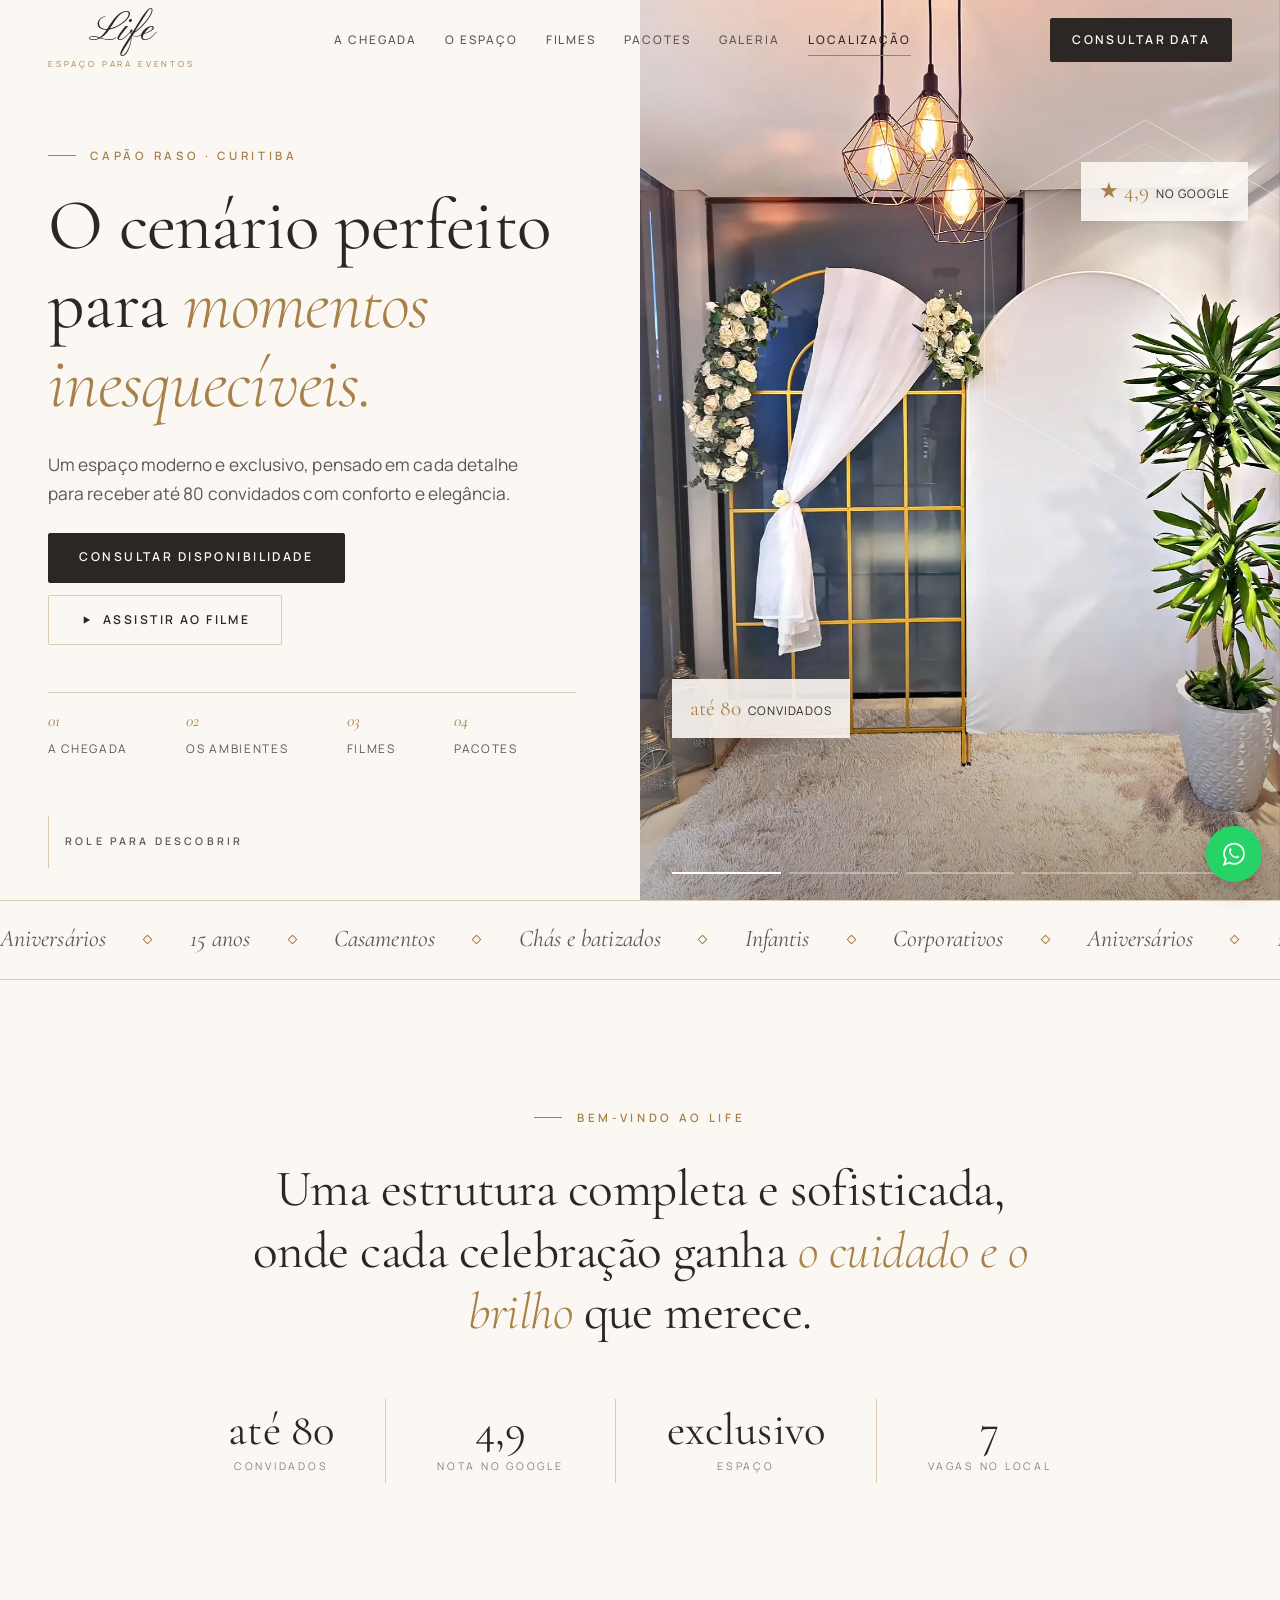
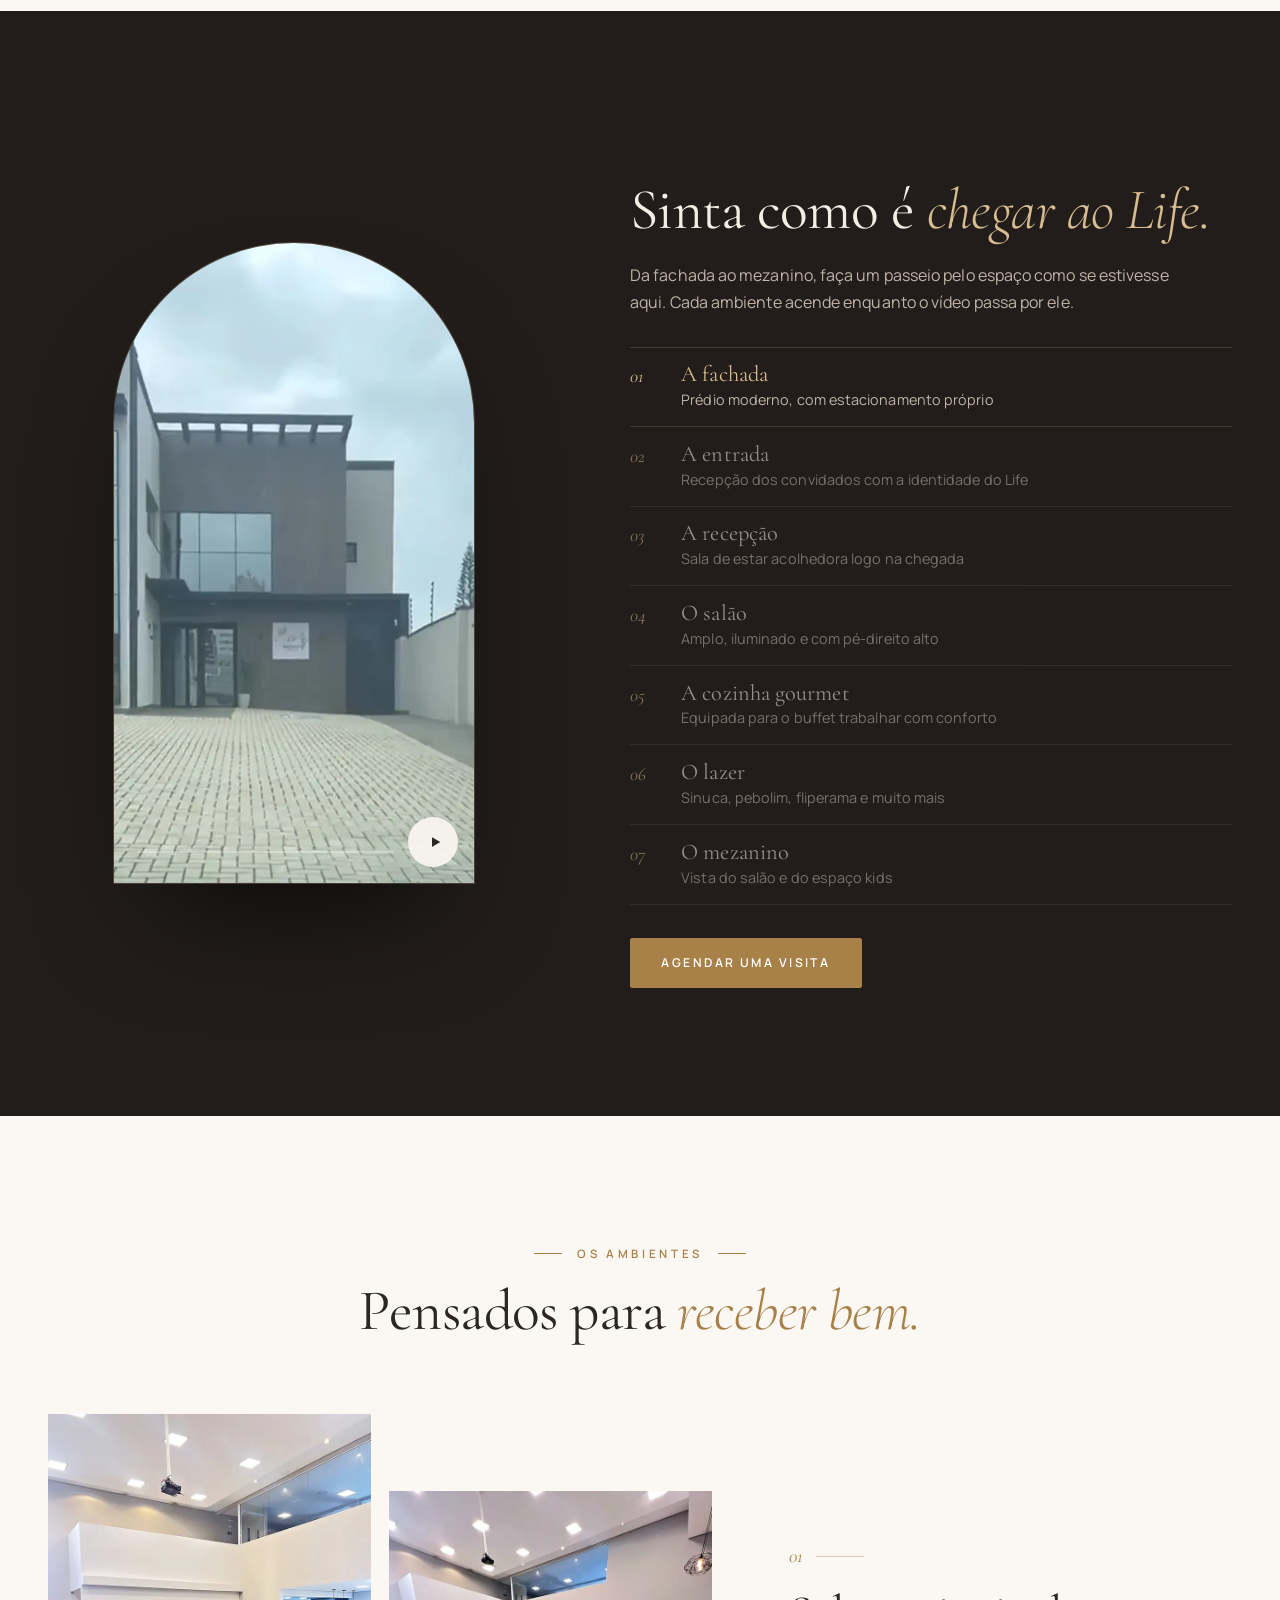
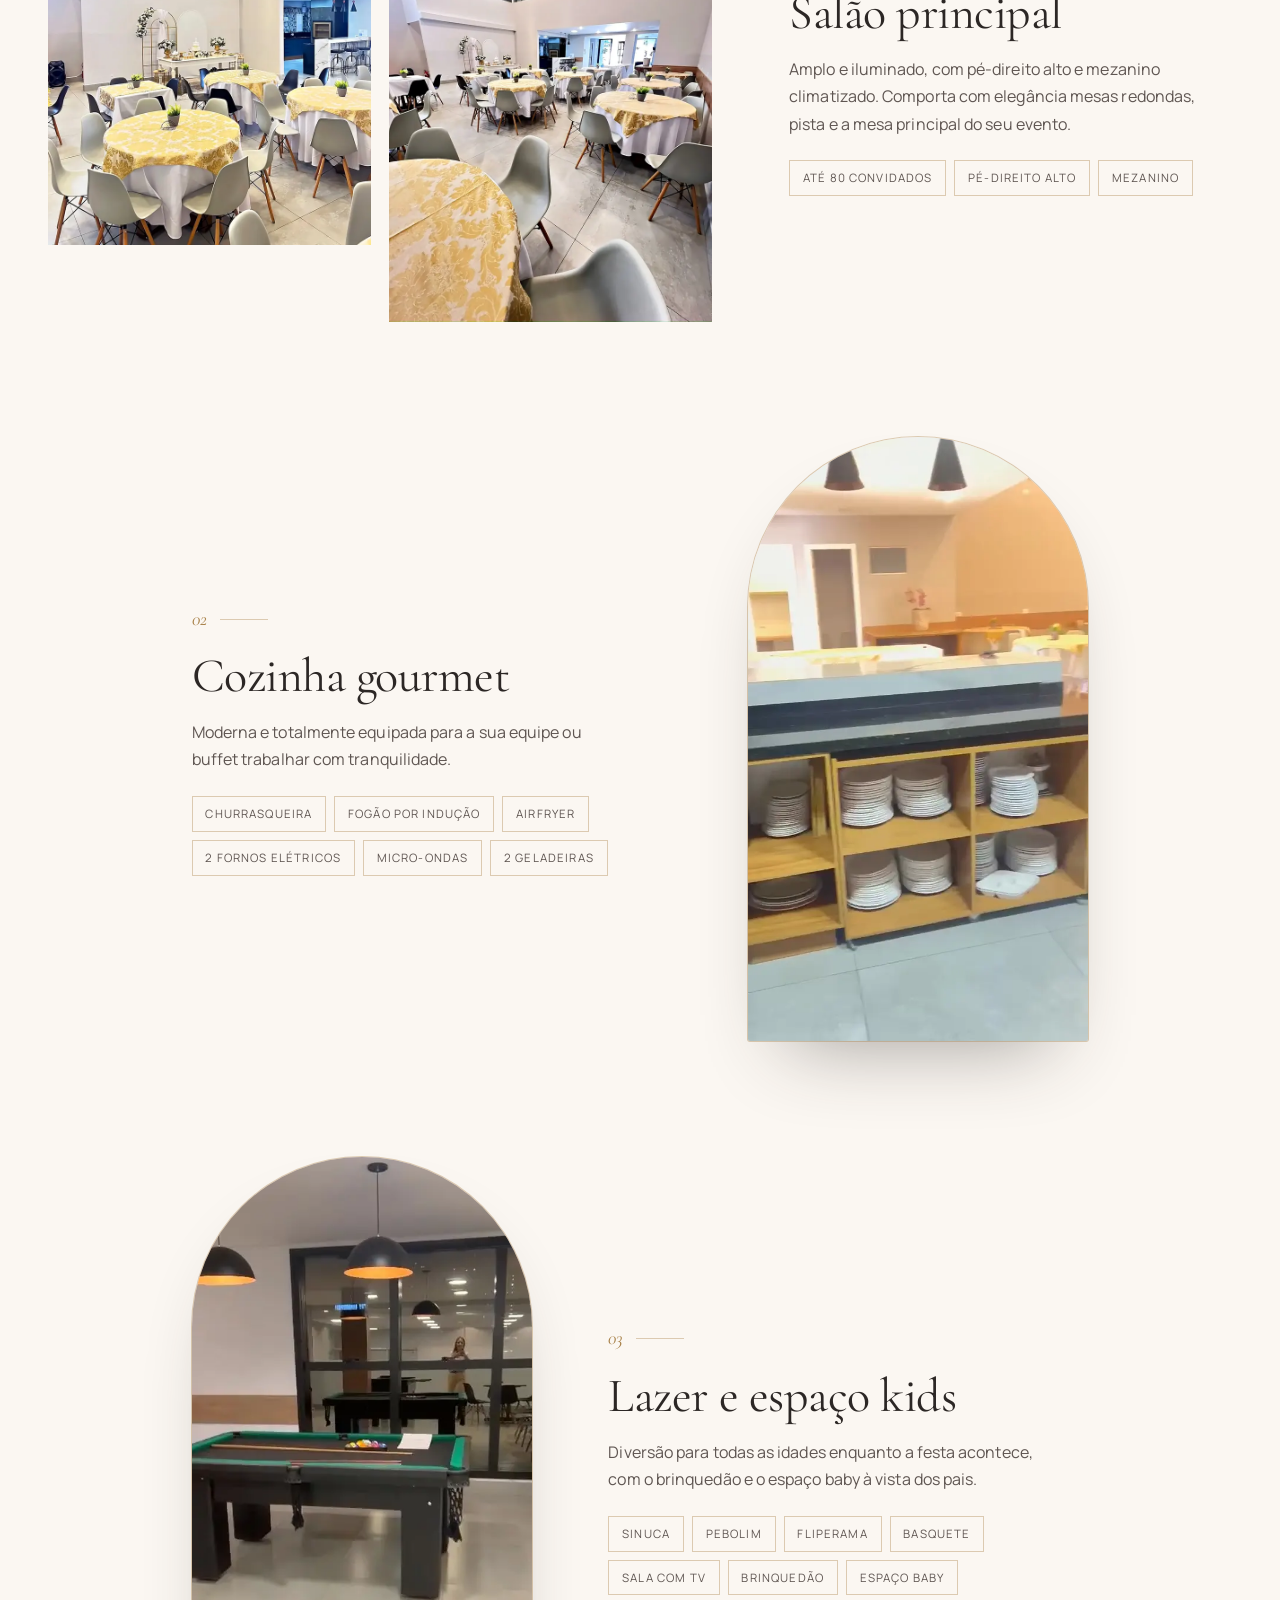
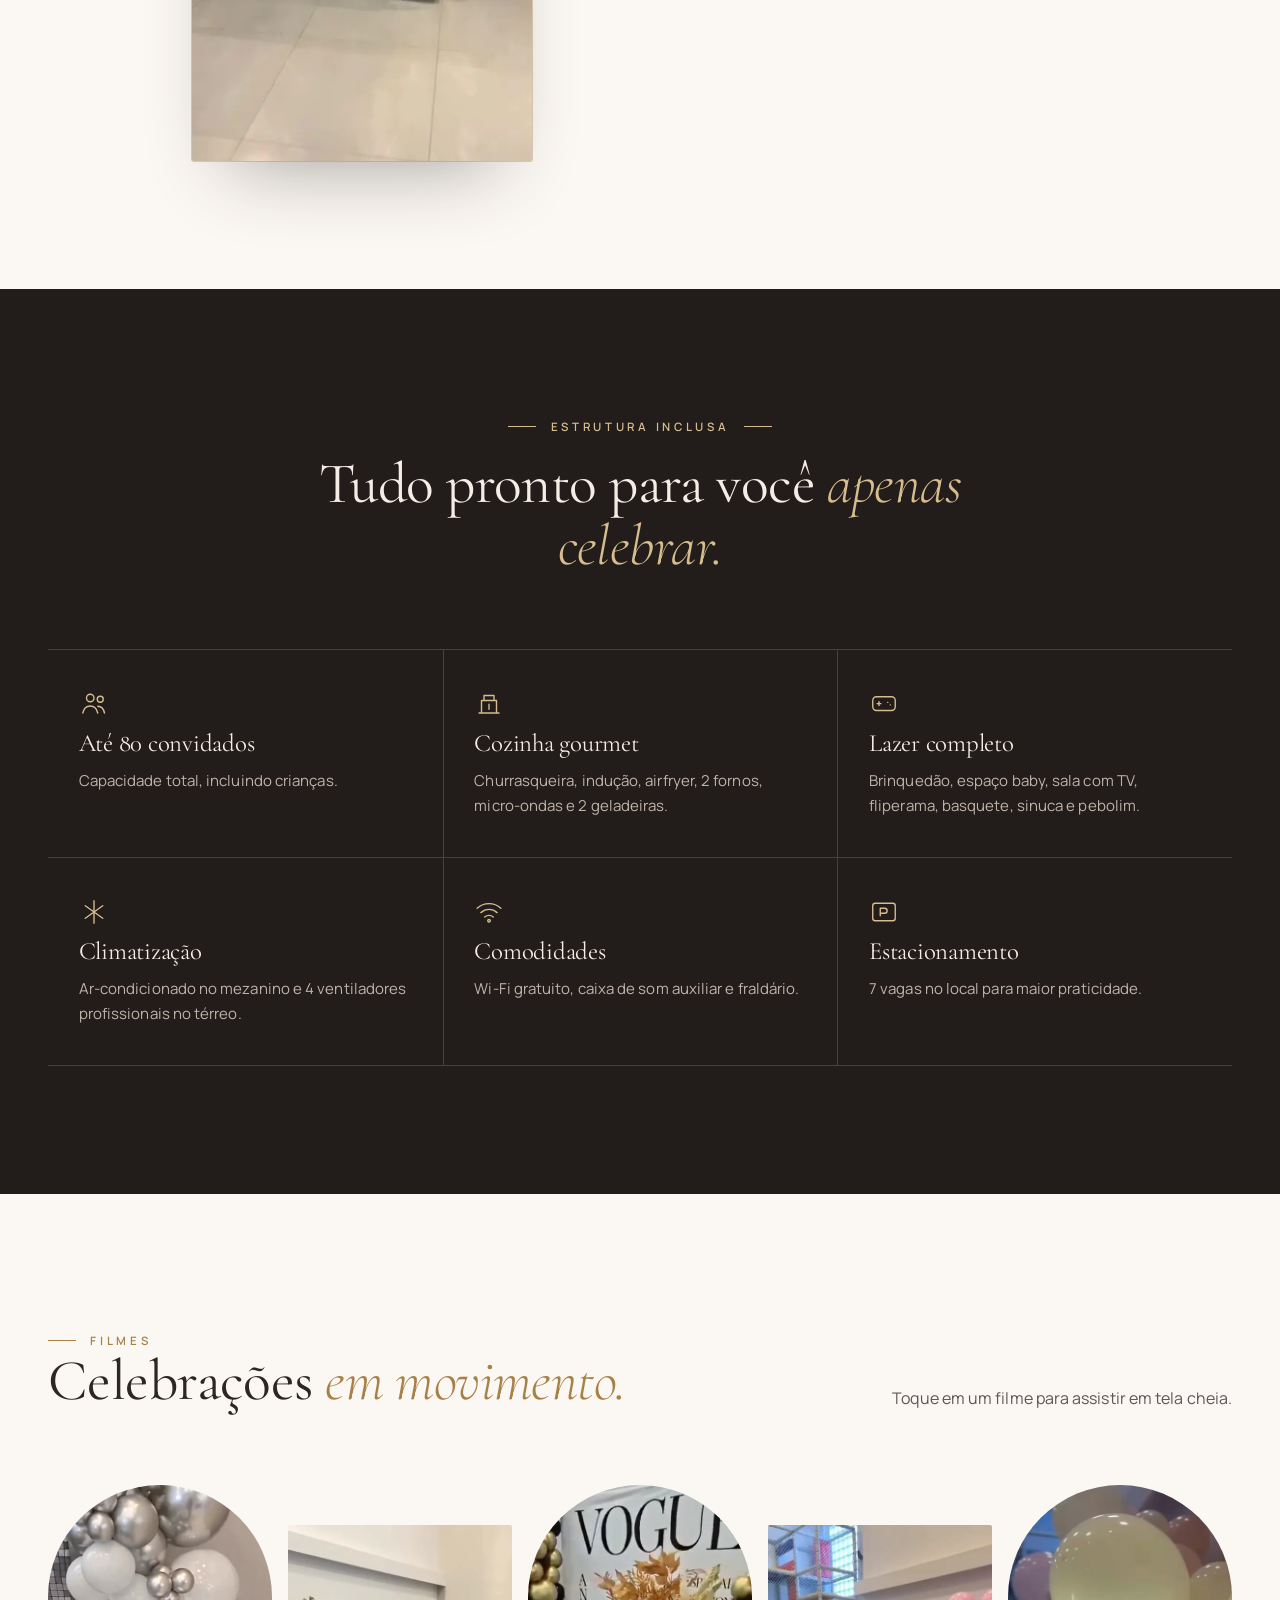
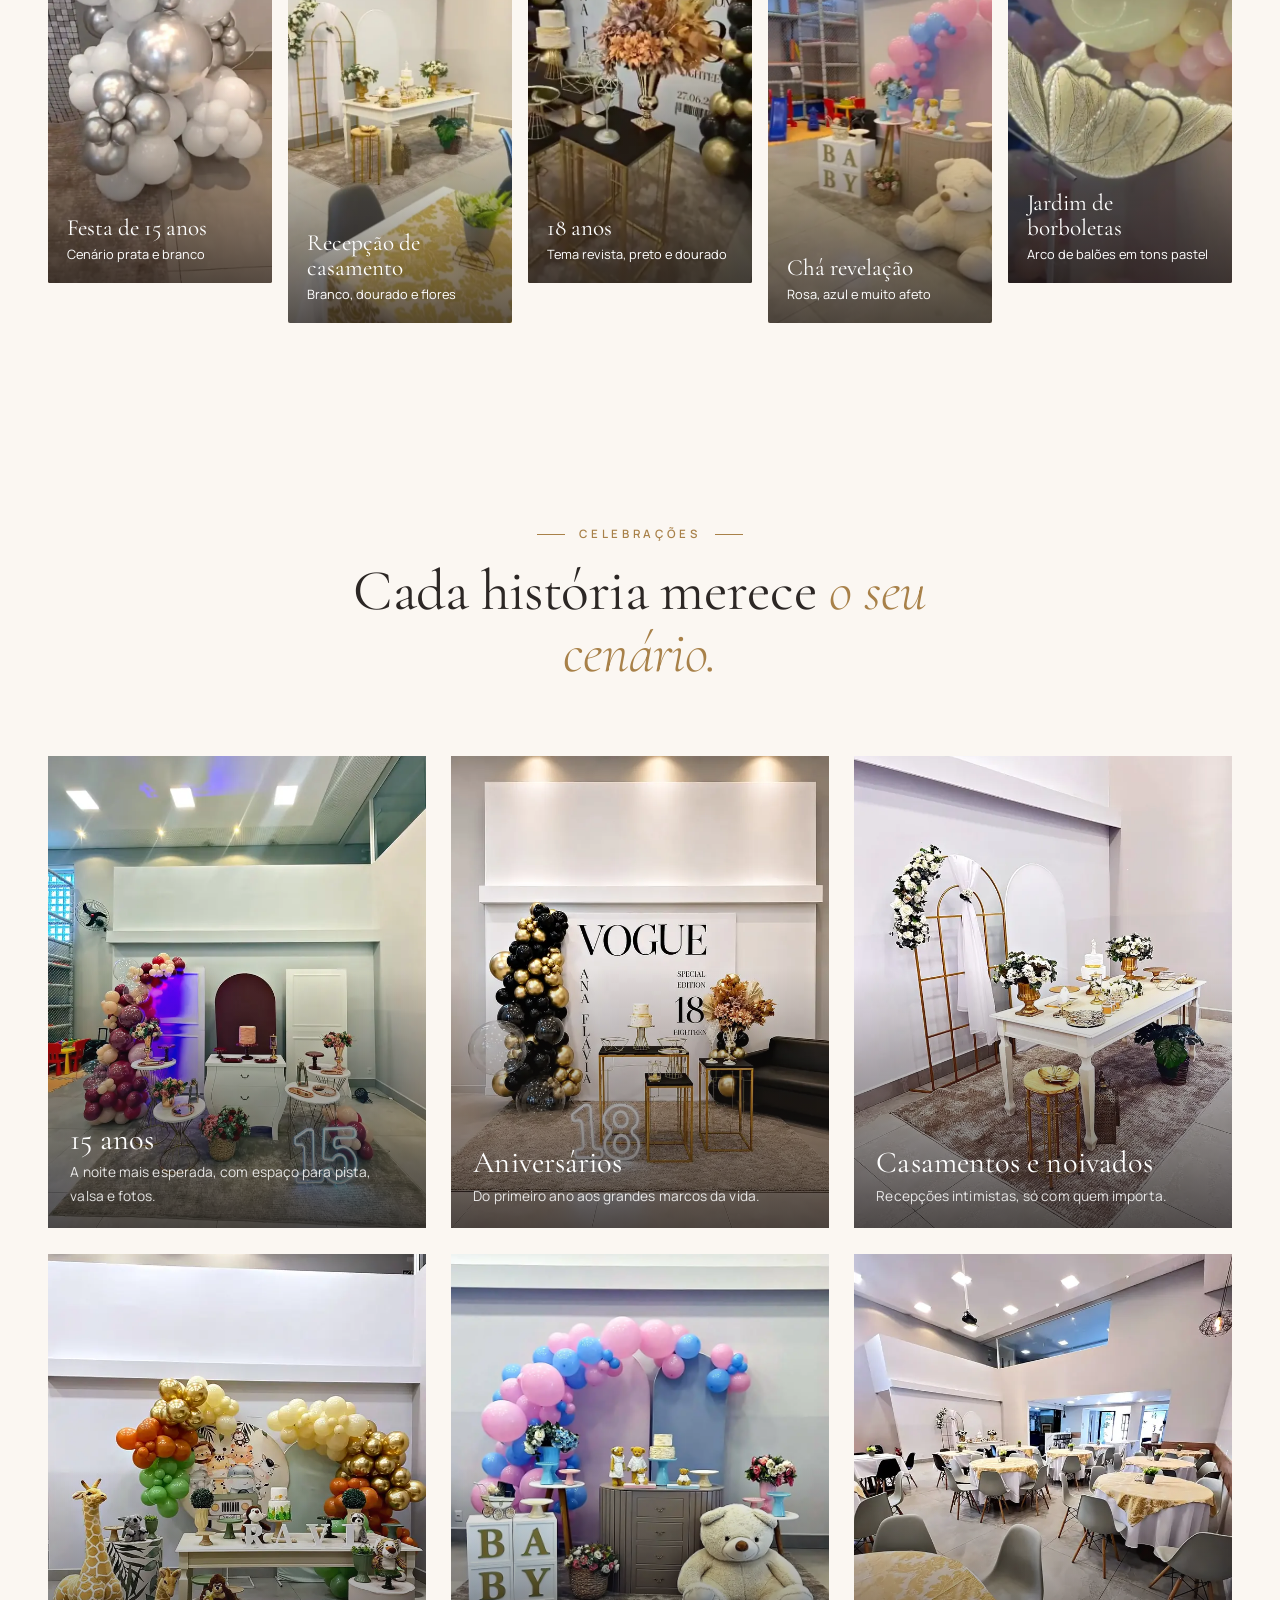
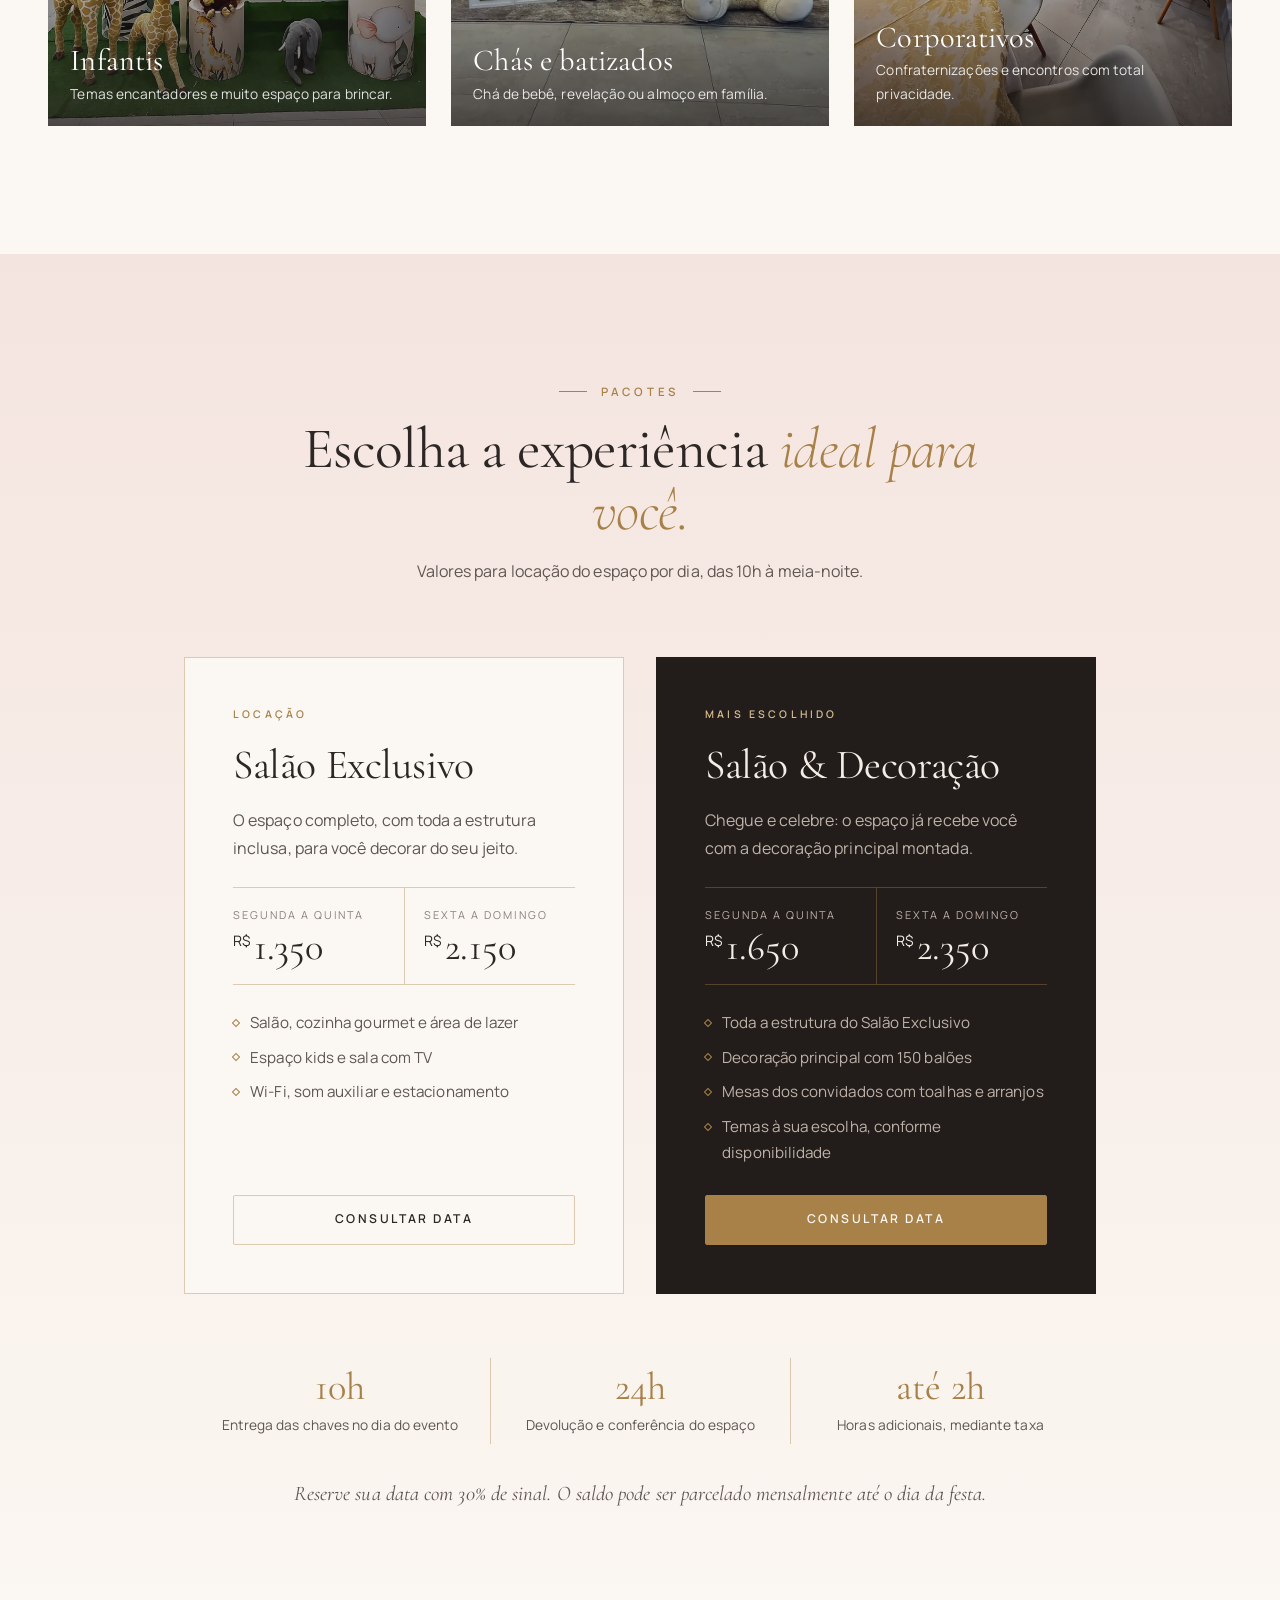
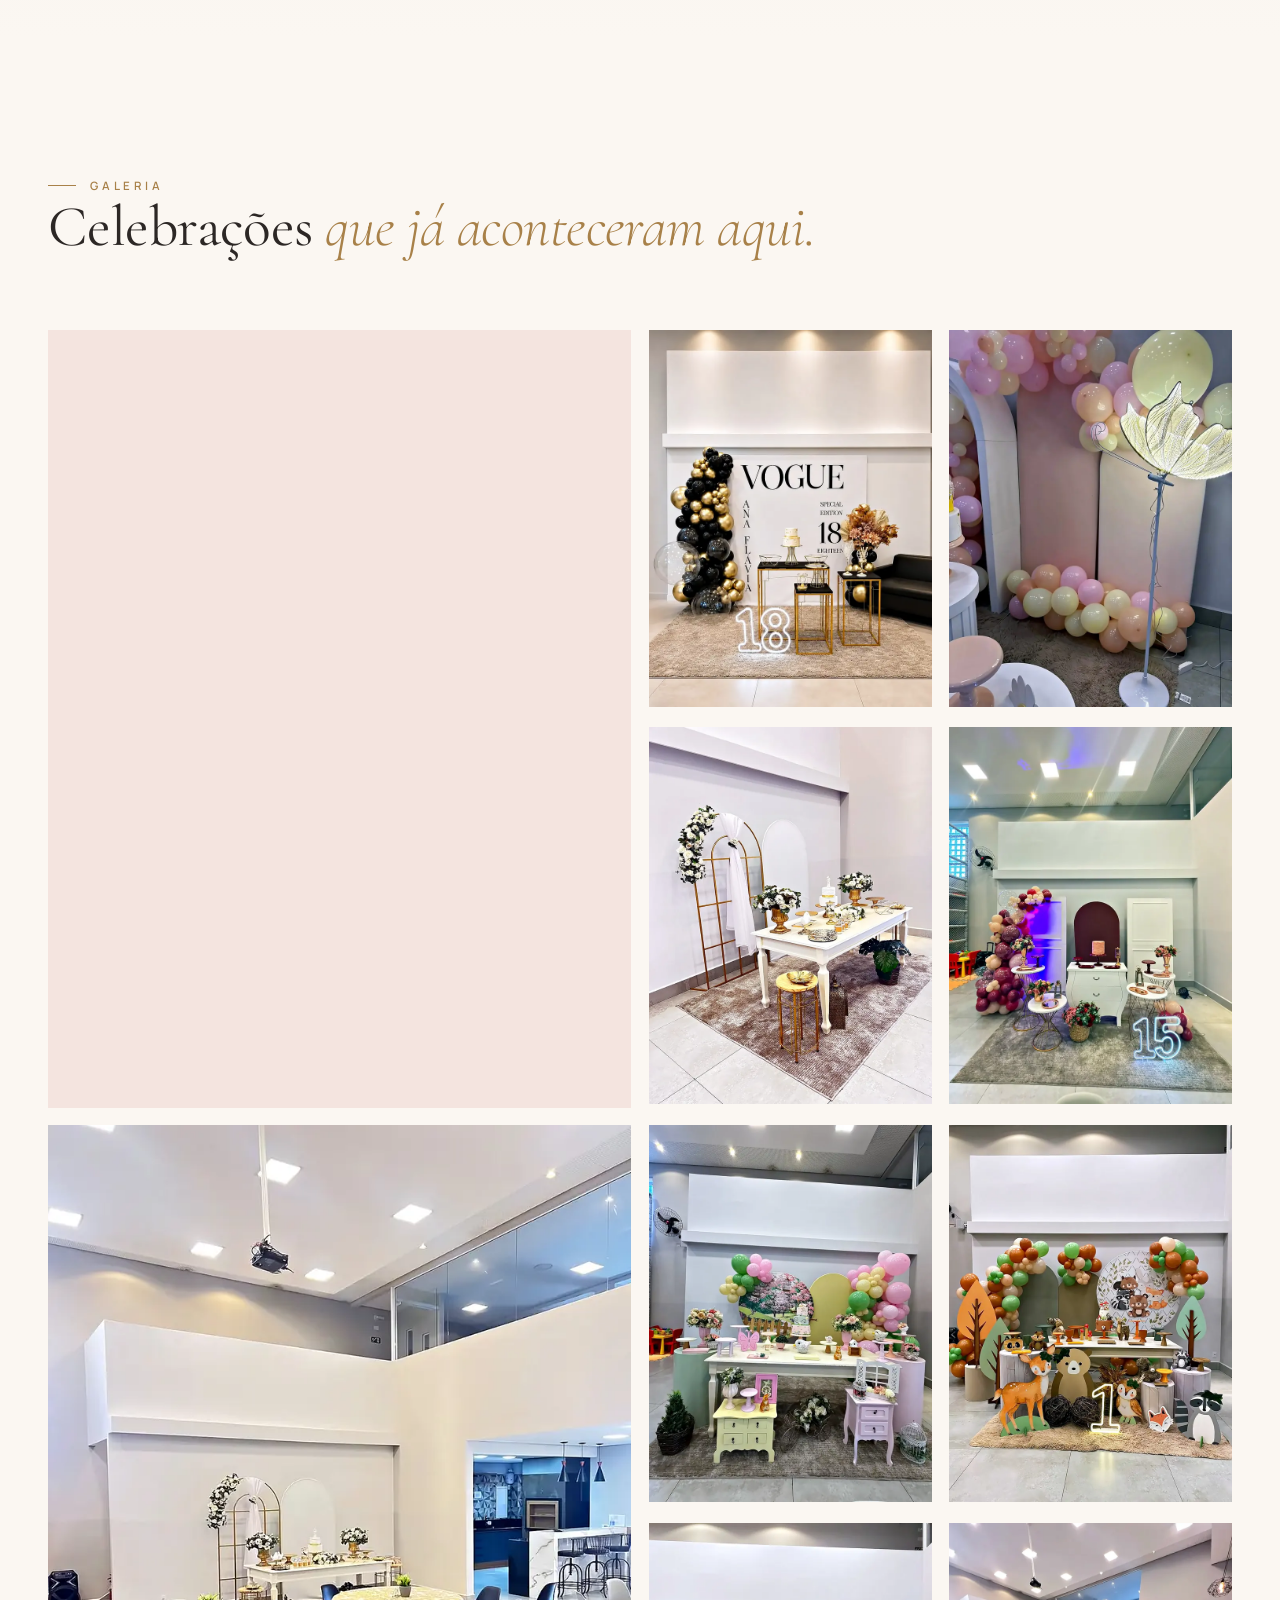
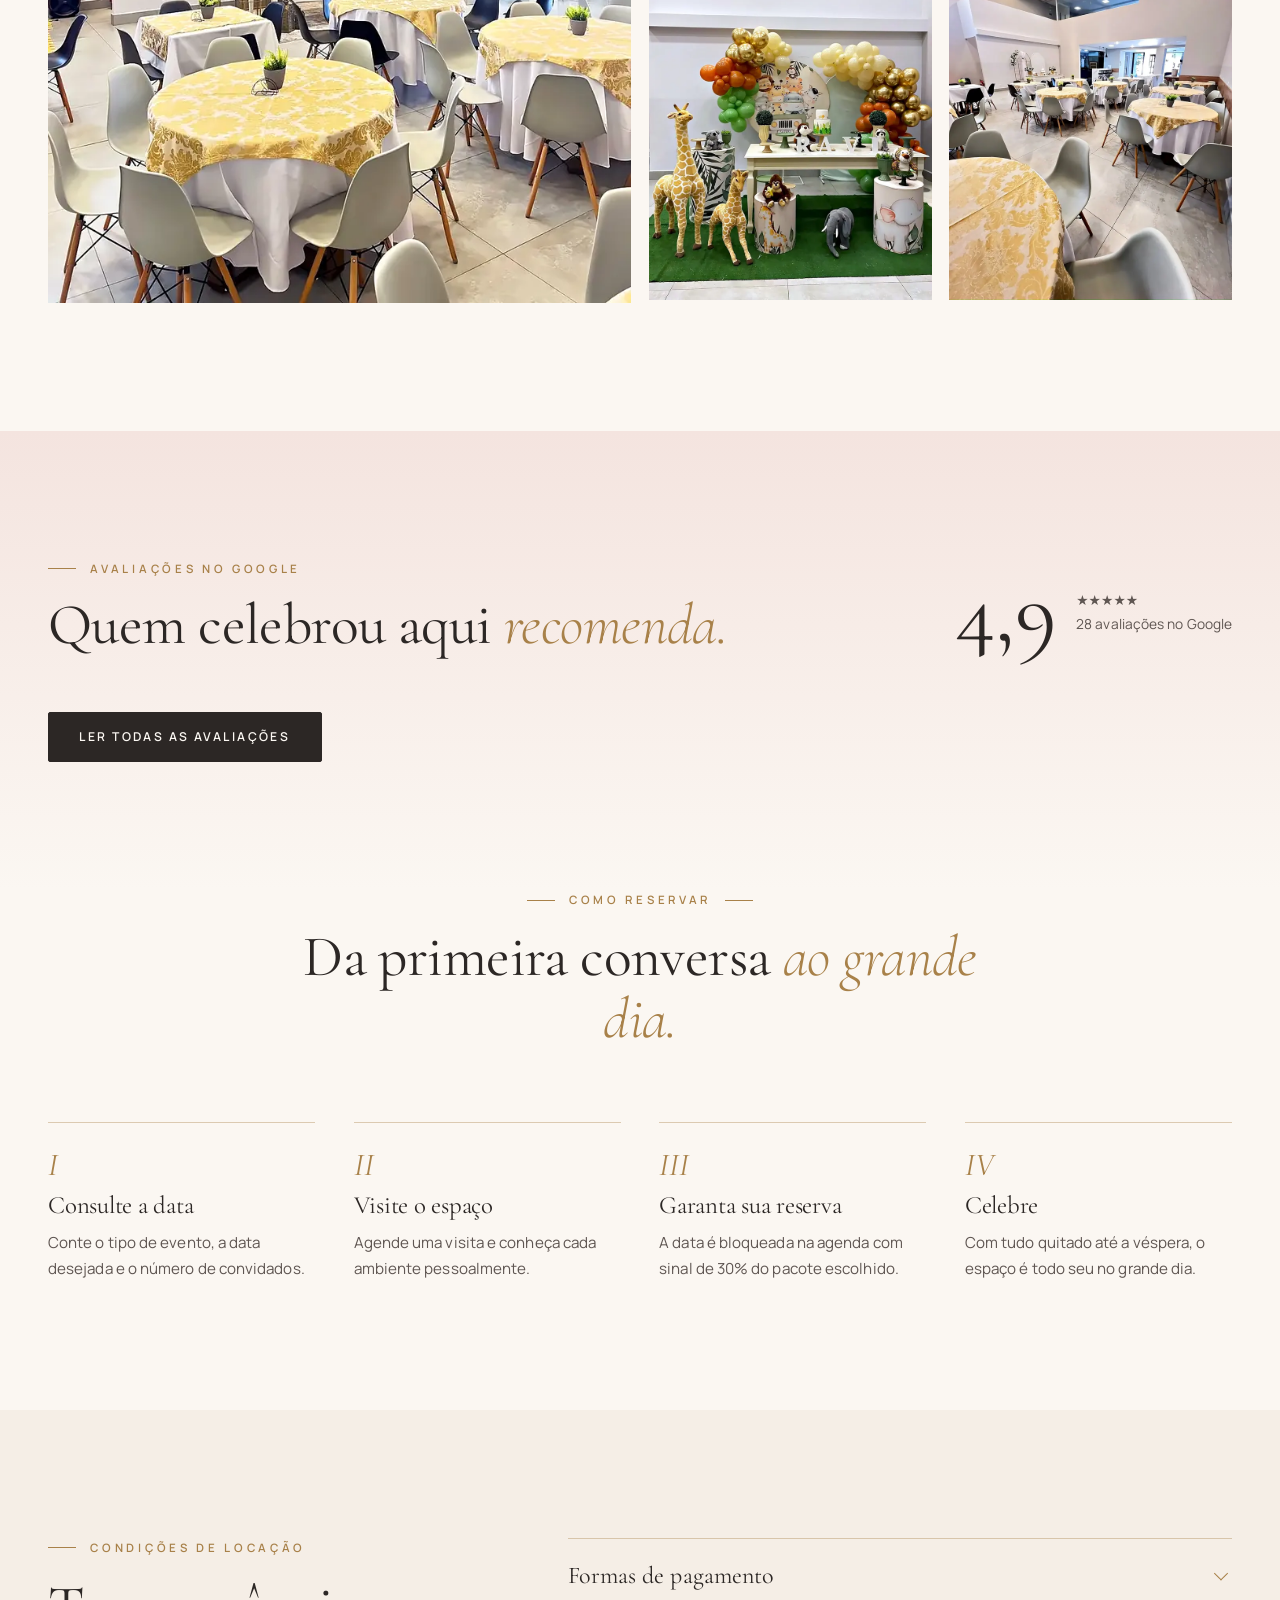
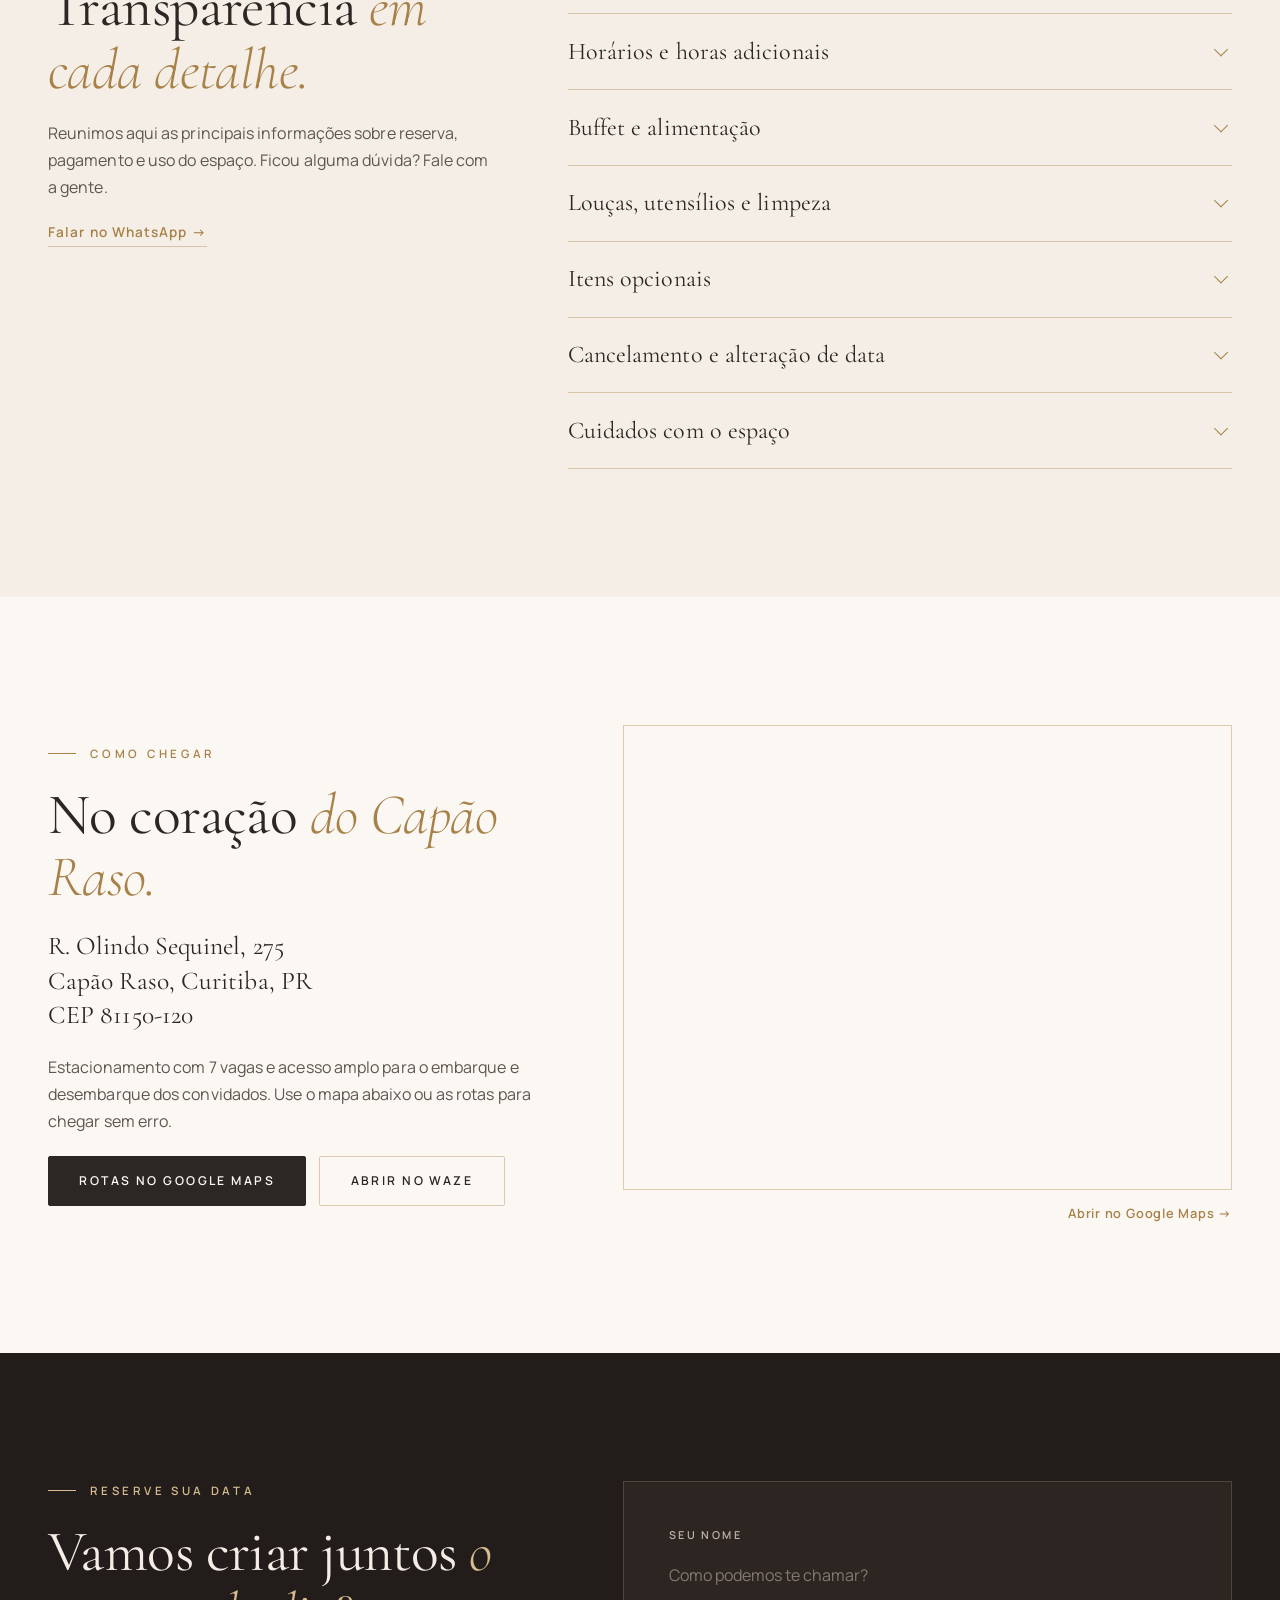
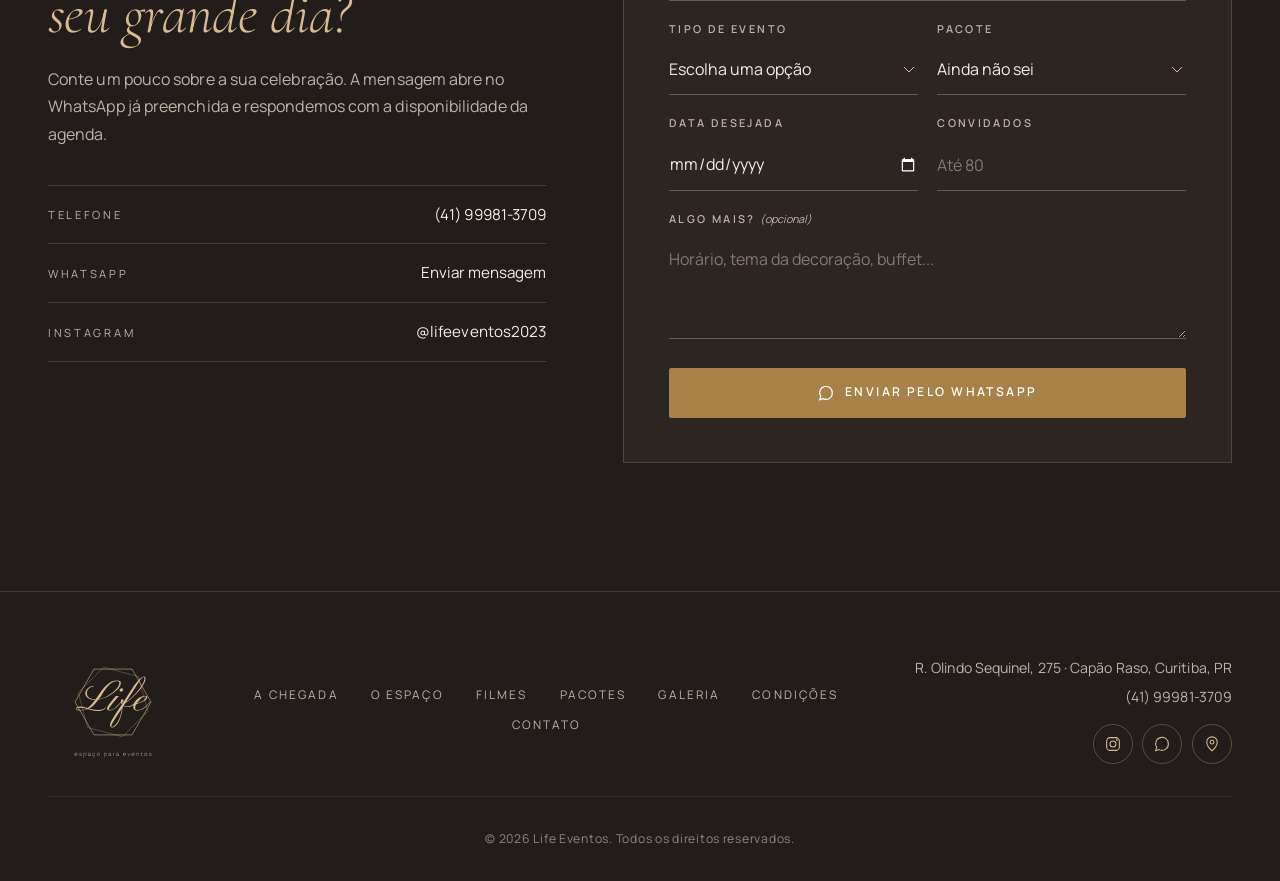
==== index.html @ 999cfe68 "Local: só o mapa, sem a aba da fachada - Remove a aba e a foto da fachada; a seção mostra apenas o m" ====
<!doctype html>
<html lang="pt-BR" data-theme="light">
<head>
  <meta charset="utf-8">
  <meta name="viewport" content="width=device-width, initial-scale=1, viewport-fit=cover">
  <title>Life Eventos | Espaço para eventos no Capão Raso, Curitiba</title>
  <meta name="description" content="Espaço para eventos no Capão Raso, em Curitiba, para até 80 convidados. Salão com pé-direito alto, cozinha gourmet, área de lazer e espaço kids. Aniversários, 15 anos, casamentos, chás e corporativos. Nota 4,9 no Google.">
  <link rel="canonical" href="https://www.espacolifeeventos.com.br/">
  <meta name="robots" content="index, follow">
  <meta name="theme-color" content="#FBF7F2">
  <meta name="color-scheme" content="light">

  <!-- Open Graph -->
  <meta property="og:type" content="website">
  <meta property="og:locale" content="pt_BR">
  <meta property="og:site_name" content="Life Eventos">
  <meta property="og:title" content="Life Eventos | Espaço para eventos no Capão Raso, Curitiba">
  <meta property="og:description" content="Um espaço moderno e exclusivo para até 80 convidados. Agende sua visita pelo WhatsApp.">
  <meta property="og:image" content="https://www.espacolifeeventos.com.br/assets/img/og-life.jpg">
  <meta property="og:url" content="https://www.espacolifeeventos.com.br/">
  <meta name="twitter:card" content="summary_large_image">

  <link rel="icon" href="assets/img/favicon.svg" type="image/svg+xml">
  <link rel="apple-touch-icon" href="assets/img/apple-touch-icon.png">
  <link rel="manifest" href="site.webmanifest">

  <link rel="preconnect" href="https://fonts.googleapis.com">
  <link rel="preconnect" href="https://fonts.gstatic.com" crossorigin>
  <link rel="stylesheet" href="https://fonts.googleapis.com/css2?family=Cormorant+Garamond:ital,wght@0,300;0,400;0,500;1,300;1,400&family=Manrope:wght@300;400;500;600&family=Pinyon+Script&display=swap">
  <link rel="preload" as="image" href="assets/img/arco-dourado.webp" type="image/webp" fetchpriority="high">
  <link rel="stylesheet" href="assets/css/style.css">

  <script type="application/ld+json">
  {
    "@context": "https://schema.org",
    "@type": "EventVenue",
    "name": "Life Eventos",
    "description": "Espaço para eventos no Capão Raso, Curitiba, para até 80 convidados, com cozinha gourmet, área de lazer e espaço kids.",
    "image": "https://www.espacolifeeventos.com.br/assets/img/og-life.jpg",
    "telephone": "+55-41-99981-3709",
    "maximumAttendeeCapacity": 80,
    "aggregateRating": { "@type": "AggregateRating", "ratingValue": "4.9", "reviewCount": "28" },
    "address": {
      "@type": "PostalAddress",
      "streetAddress": "R. Olindo Sequinel, 275",
      "addressLocality": "Curitiba",
      "addressRegion": "PR",
      "postalCode": "81150-120",
      "addressCountry": "BR"
    },
    "url": "https://www.espacolifeeventos.com.br/",
    "sameAs": ["https://www.instagram.com/lifeeventos2023/"]
  }
  </script>
</head>
<body>
  <a class="skip" href="#conteudo">Pular para o conteúdo</a>

  <!-- ===================== TOPO ===================== -->
  <header class="top" data-top>
    <div class="top-inner">
      <a href="#inicio" class="brand" aria-label="Life Eventos, início">
        <span class="brand-word">Life</span>
        <span class="brand-sub">espaço para eventos</span>
      </a>

      <nav class="menu" id="menu" aria-label="Seções">
        <a href="#chegada">A chegada</a>
        <a href="#espaco">O espaço</a>
        <a href="#filmes">Filmes</a>
        <a href="#pacotes">Pacotes</a>
        <a href="#galeria">Galeria</a>
        <a href="#local">Localização</a>
        <a class="btn btn-solid menu-cta" href="#contato">Consultar data</a>
        <div class="menu-contact">
          <a href="tel:+5541999813709">(41) 99981-3709</a>
          <a href="https://www.instagram.com/lifeeventos2023/" target="_blank" rel="noopener">@lifeeventos2023</a>
        </div>
      </nav>

      <div class="top-actions">
        <a class="btn btn-solid top-cta" href="#contato">Consultar data</a>
        <button class="burger" type="button" aria-controls="menu" aria-expanded="false" aria-label="Abrir menu" data-burger>
          <span></span><span></span>
        </button>
      </div>
    </div>
  </header>

  <main id="conteudo">

    <!-- ===================== ABERTURA ===================== -->
    <section class="hero" id="inicio" aria-labelledby="t-hero">
      <div class="hero-stage" aria-hidden="true">
        <div class="hero-slides" data-slides>
          <img decoding="async" class="is-on" src="assets/img/arco-dourado.webp" alt="" width="1200" height="1600" fetchpriority="high">
          <img decoding="async" data-src="assets/img/mesa-casamento.webp" alt="" width="1200" height="1600">
          <img decoding="async" data-src="assets/img/salao-festa.webp" alt="" width="1200" height="1600">
          <img decoding="async" data-src="assets/img/vogue-18.webp" alt="" width="1200" height="1600">
          <img decoding="async" data-src="assets/img/quinze-anos.webp" alt="" width="1200" height="1600">
        </div>
        <svg class="hero-hex" viewBox="0 0 200 200">
          <path d="M100 6 L181 53 L181 147 L100 194 L19 147 L19 53Z"/>
          <path d="M100 18 L172 58 L178 140 L104 186 L26 150 L22 62Z"/>
        </svg>
        <span class="hero-chip chip-a"><b>até 80</b> convidados</span>
        <span class="hero-chip chip-b"><b>★ 4,9</b> no Google</span>
        <ol class="hero-dots" data-slide-dots><li class="is-on"><span>Arco dourado com flores e pendentes</span></li><li><span>Recepção de casamento</span></li><li><span>Salão principal</span></li><li><span>18 anos, preto e dourado</span></li><li><span>Festa de 15 anos</span></li></ol>
      </div>

      <div class="hero-text">
        <p class="eyebrow hero-in" style="--i:0">Capão Raso &middot; Curitiba</p>
        <h1 id="t-hero" class="hero-title">
          <span class="line"><span class="hero-in" style="--i:1">O cenário perfeito</span></span>
          <span class="line"><span class="hero-in" style="--i:2">para <em>momentos</em></span></span>
          <span class="line"><span class="hero-in" style="--i:3"><em>inesquecíveis.</em></span></span>
        </h1>
        <p class="hero-lead hero-in" style="--i:4">Um espaço moderno e exclusivo, pensado em cada detalhe para receber até 80 convidados com conforto e elegância.</p>
        <div class="hero-actions hero-in" style="--i:5">
          <a class="btn btn-solid" href="#contato">Consultar disponibilidade</a>
          <button class="btn btn-ghost" type="button" data-film="assets/video/abertura.mp4" data-poster="assets/img/abertura-poster.webp" data-title="Os melhores momentos do Life">
            <svg viewBox="0 0 24 24" aria-hidden="true"><path d="M8 5.5v13l11-6.5z"/></svg>
            Assistir ao filme
          </button>
        </div>

        <nav class="hero-index hero-in" style="--i:6" aria-label="Descubra o Life">
          <a href="#chegada"><span>01</span>A chegada</a>
          <a href="#espaco"><span>02</span>Os ambientes</a>
          <a href="#filmes"><span>03</span>Filmes</a>
          <a href="#pacotes"><span>04</span>Pacotes</a>
        </nav>
      </div>

      <a class="scroll-cue" href="#chegada" aria-label="Rolar para conhecer o espaço">
        <span>Role para descobrir</span>
        <i aria-hidden="true"></i>
      </a>
    </section>

    <!-- Faixa com tipos de evento -->
    <div class="ribbon" aria-hidden="true">
      <div class="ribbon-track">
        <span>Aniversários</span><i></i><span>15 anos</span><i></i><span>Casamentos</span><i></i><span>Chás e batizados</span><i></i><span>Infantis</span><i></i><span>Corporativos</span><i></i>
        <span>Aniversários</span><i></i><span>15 anos</span><i></i><span>Casamentos</span><i></i><span>Chás e batizados</span><i></i><span>Infantis</span><i></i><span>Corporativos</span><i></i>
      </div>
    </div>

    <!-- ===================== MANIFESTO ===================== -->
    <section class="section manifesto" aria-labelledby="t-manifesto">
      <p class="eyebrow reveal">Bem-vindo ao Life</p>
      <h2 id="t-manifesto" class="manifesto-text reveal">Uma estrutura completa e sofisticada, onde cada celebração ganha <em>o cuidado e o brilho</em> que merece.</h2>
      <dl class="stats reveal">
        <div><dt>Convidados</dt><dd data-count="80" data-prefix="até ">até 80</dd></div>
        <div><dt>Nota no Google</dt><dd>4,9</dd></div>
        <div><dt>Espaço</dt><dd>exclusivo</dd></div>
        <div><dt>Vagas no local</dt><dd data-count="7">7</dd></div>
      </dl>
    </section>

    <!-- ===================== A CHEGADA ===================== -->
    <section class="dark arrival" id="chegada" aria-labelledby="t-chegada">
      <div class="section arrival-inner">
        <div class="arrival-media reveal">
          <video data-autoplay data-tour muted loop playsinline preload="none" poster="assets/img/filme-chegada-poster.webp" aria-label="Tour da chegada ao Life, da fachada ao mezanino">
            <source src="assets/video/filme-chegada.mp4" type="video/mp4">
          </video>
          <span class="arrival-progress" aria-hidden="true"><i data-tour-bar></i></span>
          <button class="arrival-play" type="button" data-film="assets/video/filme-chegada.mp4" data-poster="assets/img/filme-chegada-poster.webp" data-title="Sua chegada ao Life" aria-label="Assistir ao tour em tela cheia">
            <svg viewBox="0 0 24 24" aria-hidden="true"><path d="M8 5.5v13l11-6.5z"/></svg>
          </button>
        </div>
        <div class="arrival-text">
          <p class="eyebrow reveal">A chegada</p>
          <h2 id="t-chegada" class="reveal">Sinta como é <em>chegar ao Life.</em></h2>
          <p class="section-lead reveal">Da fachada ao mezanino, faça um passeio pelo espaço como se estivesse aqui. Cada ambiente acende enquanto o vídeo passa por ele.</p>
          <ol class="tour-steps reveal" data-tour-steps>
            <li data-at="0"><span>01</span><b>A fachada</b>Prédio moderno, com estacionamento próprio</li>
            <li data-at="1.9"><span>02</span><b>A entrada</b>Recepção dos convidados com a identidade do Life</li>
            <li data-at="3.6"><span>03</span><b>A recepção</b>Sala de estar acolhedora logo na chegada</li>
            <li data-at="5.9"><span>04</span><b>O salão</b>Amplo, iluminado e com pé-direito alto</li>
            <li data-at="8.6"><span>05</span><b>A cozinha gourmet</b>Equipada para o buffet trabalhar com conforto</li>
            <li data-at="10.9"><span>06</span><b>O lazer</b>Sinuca, pebolim, fliperama e muito mais</li>
            <li data-at="13.2"><span>07</span><b>O mezanino</b>Vista do salão e do espaço kids</li>
          </ol>
          <a class="btn btn-gold reveal" href="#contato">Agendar uma visita</a>
        </div>
      </div>
    </section>

    <!-- ===================== OS AMBIENTES ===================== -->
    <section class="section space" id="espaco" aria-labelledby="t-espaco">
      <div class="section-head center">
        <p class="eyebrow reveal">Os ambientes</p>
        <h2 id="t-espaco" class="reveal">Pensados para <em>receber bem.</em></h2>
      </div>

      <article class="room">
        <div class="room-media pair">
          <figure class="reveal"><img decoding="async" loading="lazy" src="assets/img/salao-festa-720.webp" srcset="assets/img/salao-festa-720.webp 720w, assets/img/salao-festa.webp 1200w" sizes="(max-width: 860px) 46vw, 28vw" width="1200" height="1600" alt="Salão principal com mesas redondas e toalhas douradas"></figure>
          <figure class="reveal"><img decoding="async" loading="lazy" src="assets/img/salao-mesas-720.webp" srcset="assets/img/salao-mesas-720.webp 720w, assets/img/salao-mesas.webp 1200w" sizes="(max-width: 860px) 46vw, 28vw" width="1200" height="1600" alt="Mesas postas com toalhas adamascadas"></figure>
        </div>
        <div class="room-text reveal">
          <span class="room-num">01</span>
          <h3>Salão principal</h3>
          <p>Amplo e iluminado, com pé-direito alto e mezanino climatizado. Comporta com elegância mesas redondas, pista e a mesa principal do seu evento.</p>
          <ul class="room-tags"><li>Até 80 convidados</li><li>Pé-direito alto</li><li>Mezanino</li></ul>
        </div>
      </article>

      <article class="room reverse">
        <div class="room-media">
          <figure class="room-video reveal">
            <video data-autoplay muted loop playsinline preload="none" poster="assets/img/filme-cozinha-poster.webp" aria-label="Cozinha gourmet"><source src="assets/video/filme-cozinha.mp4" type="video/mp4"></video>
          </figure>
        </div>
        <div class="room-text reveal">
          <span class="room-num">02</span>
          <h3>Cozinha gourmet</h3>
          <p>Moderna e totalmente equipada para a sua equipe ou buffet trabalhar com tranquilidade.</p>
          <ul class="room-tags"><li>Churrasqueira</li><li>Fogão por indução</li><li>Airfryer</li><li>2 fornos elétricos</li><li>Micro-ondas</li><li>2 geladeiras</li></ul>
        </div>
      </article>

      <article class="room">
        <div class="room-media">
          <figure class="room-video reveal">
            <video data-autoplay muted loop playsinline preload="none" poster="assets/img/filme-lazer-poster.webp" aria-label="Área de lazer com sinuca e pebolim"><source src="assets/video/filme-lazer.mp4" type="video/mp4"></video>
          </figure>
        </div>
        <div class="room-text reveal">
          <span class="room-num">03</span>
          <h3>Lazer e espaço kids</h3>
          <p>Diversão para todas as idades enquanto a festa acontece, com o brinquedão e o espaço baby à vista dos pais.</p>
          <ul class="room-tags"><li>Sinuca</li><li>Pebolim</li><li>Fliperama</li><li>Basquete</li><li>Sala com TV</li><li>Brinquedão</li><li>Espaço baby</li></ul>
        </div>
      </article>
    </section>

    <!-- ===================== ESTRUTURA ===================== -->
    <section class="dark structure" aria-labelledby="t-estrutura">
      <div class="section">
        <div class="section-head center">
          <p class="eyebrow reveal">Estrutura inclusa</p>
          <h2 id="t-estrutura" class="reveal">Tudo pronto para você <em>apenas celebrar.</em></h2>
        </div>
        <ul class="amenities">
          <li class="reveal"><svg viewBox="0 0 24 24" aria-hidden="true"><circle cx="9" cy="8" r="3"/><circle cx="17" cy="9" r="2.4"/><path d="M3 20c.8-3.6 3.2-5.6 6-5.6s5.2 2 6 5.6M15 14.6c2.6 0 4.6 1.8 5.4 5.4"/></svg><h3>Até 80 convidados</h3><p>Capacidade total, incluindo crianças.</p></li>
          <li class="reveal"><svg viewBox="0 0 24 24" aria-hidden="true"><path d="M4 20h16M6 20V10h12v10M8 10V6h8v4M12 13v4"/></svg><h3>Cozinha gourmet</h3><p>Churrasqueira, indução, airfryer, 2 fornos, micro-ondas e 2 geladeiras.</p></li>
          <li class="reveal"><svg viewBox="0 0 24 24" aria-hidden="true"><rect x="3" y="7" width="18" height="11" rx="3"/><path d="M8 11v3M6.5 12.5h3M15 11.5h.01M17 13.5h.01"/></svg><h3>Lazer completo</h3><p>Brinquedão, espaço baby, sala com TV, fliperama, basquete, sinuca e pebolim.</p></li>
          <li class="reveal"><svg viewBox="0 0 24 24" aria-hidden="true"><path d="M12 3v18M5 7l14 10M19 7L5 17"/></svg><h3>Climatização</h3><p>Ar-condicionado no mezanino e 4 ventiladores profissionais no térreo.</p></li>
          <li class="reveal"><svg viewBox="0 0 24 24" aria-hidden="true"><path d="M2.5 9a14 14 0 0 1 19 0M5.5 12.5a9.5 9.5 0 0 1 13 0M8.6 16a5 5 0 0 1 6.8 0"/><circle cx="12" cy="19" r="1"/></svg><h3>Comodidades</h3><p>Wi-Fi gratuito, caixa de som auxiliar e fraldário.</p></li>
          <li class="reveal"><svg viewBox="0 0 24 24" aria-hidden="true"><rect x="3" y="5" width="18" height="14" rx="2"/><path d="M9 15V9h3.5a2 2 0 0 1 0 4H9"/></svg><h3>Estacionamento</h3><p>7 vagas no local para maior praticidade.</p></li>
        </ul>
      </div>
    </section>

    <!-- ===================== FILMES ===================== -->
    <section class="section films" id="filmes" aria-labelledby="t-filmes">
      <div class="section-head split">
        <div>
          <p class="eyebrow reveal">Filmes</p>
          <h2 id="t-filmes" class="reveal">Celebrações <em>em movimento.</em></h2>
        </div>
        <p class="section-lead reveal">Toque em um filme para assistir em tela cheia.</p>
      </div>
      <div class="film-row">
        <button class="film reveal" type="button" data-film="assets/video/destaques.mp4" data-poster="assets/img/destaques-poster.webp" data-title="Festa de 15 anos">
          <video data-autoplay muted loop playsinline preload="none" poster="assets/img/destaques-poster.webp"><source src="assets/video/destaques.mp4" type="video/mp4"></video>
          <span class="film-cap"><b>Festa de 15 anos</b>Cenário prata e branco</span>
        </button>
        <button class="film reveal" type="button" data-film="assets/video/filme-casamento.mp4" data-poster="assets/img/filme-casamento-poster.webp" data-title="Recepção de casamento">
          <video data-autoplay muted loop playsinline preload="none" poster="assets/img/filme-casamento-poster.webp"><source src="assets/video/filme-casamento.mp4" type="video/mp4"></video>
          <span class="film-cap"><b>Recepção de casamento</b>Branco, dourado e flores</span>
        </button>
        <button class="film reveal" type="button" data-film="assets/video/filme-vogue.mp4" data-poster="assets/img/filme-vogue-poster.webp" data-title="18 anos">
          <video data-autoplay muted loop playsinline preload="none" poster="assets/img/filme-vogue-poster.webp"><source src="assets/video/filme-vogue.mp4" type="video/mp4"></video>
          <span class="film-cap"><b>18 anos</b>Tema revista, preto e dourado</span>
        </button>
        <button class="film reveal" type="button" data-film="assets/video/filme-revelacao.mp4" data-poster="assets/img/filme-revelacao-poster.webp" data-title="Chá revelação">
          <video data-autoplay muted loop playsinline preload="none" poster="assets/img/filme-revelacao-poster.webp"><source src="assets/video/filme-revelacao.mp4" type="video/mp4"></video>
          <span class="film-cap"><b>Chá revelação</b>Rosa, azul e muito afeto</span>
        </button>
        <button class="film reveal" type="button" data-film="assets/video/filme-baloes.mp4" data-poster="assets/img/filme-baloes-poster.webp" data-title="Jardim de borboletas">
          <video data-autoplay muted loop playsinline preload="none" poster="assets/img/filme-baloes-poster.webp"><source src="assets/video/filme-baloes.mp4" type="video/mp4"></video>
          <span class="film-cap"><b>Jardim de borboletas</b>Arco de balões em tons pastel</span>
        </button>
      </div>
    </section>

    <!-- ===================== CELEBRAÇÕES ===================== -->
    <section class="section celebrations" id="celebracoes" aria-labelledby="t-celebracoes">
      <div class="section-head center">
        <p class="eyebrow reveal">Celebrações</p>
        <h2 id="t-celebracoes" class="reveal">Cada história merece <em>o seu cenário.</em></h2>
      </div>
      <ul class="celeb-grid">
        <li class="celeb reveal"><a href="#contato" data-evento="Festa de 15 anos"><img decoding="async" loading="lazy" src="assets/img/quinze-anos-720.webp" width="720" height="960" alt="Decoração de 15 anos com balões e neon"><span class="celeb-cap"><b>15 anos</b><span>A noite mais esperada, com espaço para pista, valsa e fotos.</span></span></a></li>
        <li class="celeb reveal"><a href="#contato" data-evento="Aniversário"><img decoding="async" loading="lazy" src="assets/img/vogue-18-720.webp" width="720" height="900" alt="Aniversário de 18 anos com tema de revista, balões pretos e dourados"><span class="celeb-cap"><b>Aniversários</b><span>Do primeiro ano aos grandes marcos da vida.</span></span></a></li>
        <li class="celeb reveal"><a href="#contato" data-evento="Casamento"><img decoding="async" loading="lazy" src="assets/img/mesa-casamento-720.webp" width="720" height="960" alt="Mesa branca com arco dourado e arranjos de flores brancas"><span class="celeb-cap"><b>Casamentos e noivados</b><span>Recepções intimistas, só com quem importa.</span></span></a></li>
        <li class="celeb reveal"><a href="#contato" data-evento="Festa infantil"><img decoding="async" loading="lazy" src="assets/img/safari-720.webp" width="720" height="960" alt="Festa infantil com tema safári"><span class="celeb-cap"><b>Infantis</b><span>Temas encantadores e muito espaço para brincar.</span></span></a></li>
        <li class="celeb reveal"><a href="#contato" data-evento="Chá ou batizado"><img decoding="async" loading="lazy" src="assets/img/cha-bebe.webp" width="900" height="1600" alt="Chá revelação com arco de balões rosa e azul e ursinho"><span class="celeb-cap"><b>Chás e batizados</b><span>Chá de bebê, revelação ou almoço em família.</span></span></a></li>
        <li class="celeb reveal"><a href="#contato" data-evento="Evento corporativo"><img decoding="async" loading="lazy" src="assets/img/salao-mesas-720.webp" width="720" height="960" alt="Salão com mesas postas para evento"><span class="celeb-cap"><b>Corporativos</b><span>Confraternizações e encontros com total privacidade.</span></span></a></li>
      </ul>
    </section>

    <!-- ===================== PACOTES ===================== -->
    <section class="blush packages" id="pacotes" aria-labelledby="t-pacotes">
      <div class="section">
        <div class="section-head center">
          <p class="eyebrow reveal">Pacotes</p>
          <h2 id="t-pacotes" class="reveal">Escolha a experiência <em>ideal para você.</em></h2>
          <p class="section-lead reveal">Valores para locação do espaço por dia, das 10h à meia-noite.</p>
        </div>
        <div class="pack-grid">
          <article class="pack reveal">
            <p class="pack-tag">Locação</p>
            <h3>Salão Exclusivo</h3>
            <p class="pack-desc">O espaço completo, com toda a estrutura inclusa, para você decorar do seu jeito.</p>
            <dl class="pack-prices">
              <div><dt>Segunda a quinta</dt><dd><small>R$</small>1.350</dd></div>
              <div><dt>Sexta a domingo</dt><dd><small>R$</small>2.150</dd></div>
            </dl>
            <ul class="pack-list">
              <li>Salão, cozinha gourmet e área de lazer</li>
              <li>Espaço kids e sala com TV</li>
              <li>Wi-Fi, som auxiliar e estacionamento</li>
            </ul>
            <a class="btn btn-ghost btn-block" href="#contato" data-pacote="Salão Exclusivo">Consultar data</a>
          </article>
          <article class="pack featured reveal">
            <p class="pack-tag">Mais escolhido</p>
            <h3>Salão &amp; Decoração</h3>
            <p class="pack-desc">Chegue e celebre: o espaço já recebe você com a decoração principal montada.</p>
            <dl class="pack-prices">
              <div><dt>Segunda a quinta</dt><dd><small>R$</small>1.650</dd></div>
              <div><dt>Sexta a domingo</dt><dd><small>R$</small>2.350</dd></div>
            </dl>
            <ul class="pack-list">
              <li>Toda a estrutura do Salão Exclusivo</li>
              <li>Decoração principal com 150 balões</li>
              <li>Mesas dos convidados com toalhas e arranjos</li>
              <li>Temas à sua escolha, conforme disponibilidade</li>
            </ul>
            <a class="btn btn-solid btn-block" href="#contato" data-pacote="Salão & Decoração">Consultar data</a>
          </article>
        </div>

        <div class="hours reveal">
          <div><span class="hours-time">10h</span><span>Entrega das chaves no dia do evento</span></div>
          <div><span class="hours-time">24h</span><span>Devolução e conferência do espaço</span></div>
          <div><span class="hours-time">até 2h</span><span>Horas adicionais, mediante taxa</span></div>
        </div>
        <p class="pack-note reveal">Reserve sua data com 30% de sinal. O saldo pode ser parcelado mensalmente até o dia da festa.</p>
      </div>
    </section>

    <!-- ===================== GALERIA ===================== -->
    <section class="section gallery" id="galeria" aria-labelledby="t-galeria">
      <div class="section-head split">
        <div>
          <p class="eyebrow reveal">Galeria</p>
          <h2 id="t-galeria" class="reveal">Celebrações <em>que já aconteceram aqui.</em></h2>
        </div>
        <p class="section-lead reveal">Toque em uma foto para ver em tela cheia.</p>
      </div>
      <div class="gallery-grid">
        <button class="photo tall reveal" type="button" data-full="assets/img/arco-dourado.webp"><img decoding="async" loading="lazy" src="assets/img/arco-dourado-720.webp" srcset="assets/img/arco-dourado-720.webp 720w, assets/img/arco-dourado.webp 1200w" sizes="(max-width: 860px) 92vw, 40vw" width="720" height="960" alt="Arco dourado com cortina branca, flores e pendentes"></button>
        <button class="photo reveal" type="button" data-full="assets/img/vogue-18.webp"><img decoding="async" loading="lazy" src="assets/img/vogue-18-720.webp" width="720" height="900" alt="Painel de 18 anos com tema de revista"></button>
        <button class="photo reveal" type="button" data-full="assets/img/borboleta.webp"><img decoding="async" loading="lazy" src="assets/img/borboleta-720.webp" width="720" height="960" alt="Luminária de borboleta e balões em tons pastel"></button>
        <button class="photo reveal" type="button" data-full="assets/img/mesa-casamento.webp"><img decoding="async" loading="lazy" src="assets/img/mesa-casamento-720.webp" width="720" height="960" alt="Mesa de doces com arco dourado e flores brancas"></button>
        <button class="photo reveal" type="button" data-full="assets/img/quinze-anos.webp"><img decoding="async" loading="lazy" src="assets/img/quinze-anos-720.webp" width="720" height="960" alt="Cenário de 15 anos com balões e neon"></button>
        <button class="photo tall reveal" type="button" data-full="assets/img/salao-festa.webp"><img decoding="async" loading="lazy" src="assets/img/salao-festa-720.webp" srcset="assets/img/salao-festa-720.webp 720w, assets/img/salao-festa.webp 1200w" sizes="(max-width: 860px) 92vw, 40vw" width="720" height="960" alt="Salão decorado com toalhas douradas"></button>
        <button class="photo reveal" type="button" data-full="assets/img/jardim.webp"><img decoding="async" loading="lazy" src="assets/img/jardim-720.webp" width="720" height="960" alt="Festa com tema jardim encantado em tons pastel"></button>
        <button class="photo reveal" type="button" data-full="assets/img/bosque.webp"><img decoding="async" loading="lazy" src="assets/img/bosque-720.webp" width="720" height="960" alt="Festa de um ano com tema bosque encantado"></button>
        <button class="photo reveal" type="button" data-full="assets/img/safari.webp"><img decoding="async" loading="lazy" src="assets/img/safari-720.webp" width="720" height="960" alt="Festa infantil com tema safári"></button>
        <button class="photo reveal" type="button" data-full="assets/img/salao-mesas.webp"><img decoding="async" loading="lazy" src="assets/img/salao-mesas-720.webp" width="720" height="960" alt="Mesas postas com toalhas adamascadas"></button>
      </div>
    </section>

    <!-- ===================== AVALIAÇÕES ===================== -->
    <section class="blush reviews-wrap" aria-labelledby="t-reviews">
      <div class="section reviews">
        <div class="reviews-head">
          <div>
            <p class="eyebrow reveal">Avaliações no Google</p>
            <h2 id="t-reviews" class="reveal">Quem celebrou aqui <em>recomenda.</em></h2>
          </div>
          <div class="big-rating reveal">
            <span class="big-num">4,9</span>
            <span class="big-meta"><span class="stars" aria-label="5 de 5 estrelas">★★★★★</span>28 avaliações no Google</span>
          </div>
        </div>
        <!-- Os depoimentos são montados a partir de assets/js/main.js (CONFIG.reviews). Use apenas avaliações reais do Google. -->
        <div class="review-track" data-reviews hidden></div>
        <div class="reviews-actions reveal">
          <div class="review-nav" data-review-nav hidden>
            <button type="button" class="round-btn" data-review-prev aria-label="Avaliação anterior"><svg viewBox="0 0 24 24" aria-hidden="true"><path d="M15 5l-7 7 7 7"/></svg></button>
            <button type="button" class="round-btn" data-review-next aria-label="Próxima avaliação"><svg viewBox="0 0 24 24" aria-hidden="true"><path d="M9 5l7 7-7 7"/></svg></button>
          </div>
          <a class="btn btn-solid" href="https://www.google.com/maps/search/?api=1&query=Life+Eventos+2023+R.+Olindo+Sequinel+275+Curitiba" target="_blank" rel="noopener">Ler todas as avaliações</a>
        </div>
      </div>
    </section>

    <!-- ===================== COMO RESERVAR ===================== -->
    <section class="section steps" aria-labelledby="t-steps">
      <div class="section-head center">
        <p class="eyebrow reveal">Como reservar</p>
        <h2 id="t-steps" class="reveal">Da primeira conversa <em>ao grande dia.</em></h2>
      </div>
      <ol class="step-list">
        <li class="reveal"><span class="step-num">I</span><h3>Consulte a data</h3><p>Conte o tipo de evento, a data desejada e o número de convidados.</p></li>
        <li class="reveal"><span class="step-num">II</span><h3>Visite o espaço</h3><p>Agende uma visita e conheça cada ambiente pessoalmente.</p></li>
        <li class="reveal"><span class="step-num">III</span><h3>Garanta sua reserva</h3><p>A data é bloqueada na agenda com sinal de 30% do pacote escolhido.</p></li>
        <li class="reveal"><span class="step-num">IV</span><h3>Celebre</h3><p>Com tudo quitado até a véspera, o espaço é todo seu no grande dia.</p></li>
      </ol>
    </section>

    <!-- ===================== CONDIÇÕES ===================== -->
    <section class="ivory-deep conditions" id="condicoes" aria-labelledby="t-condicoes">
      <div class="section faq">
        <div class="faq-intro">
          <p class="eyebrow reveal">Condições de locação</p>
          <h2 id="t-condicoes" class="reveal">Transparência <em>em cada detalhe.</em></h2>
          <p class="section-lead reveal">Reunimos aqui as principais informações sobre reserva, pagamento e uso do espaço. Ficou alguma dúvida? Fale com a gente.</p>
          <a class="text-link reveal" href="https://wa.me/5541999813709" target="_blank" rel="noopener">Falar no WhatsApp →</a>
        </div>
        <div class="faq-list">
          <details class="reveal">
            <summary>Formas de pagamento</summary>
            <ul>
              <li><b>Reserva da data:</b> sinal de 30% do valor do pacote escolhido.</li>
              <li><b>Parcelamento mensal:</b> o saldo pode ser pago mês a mês diretamente com a gente, até a data da festa.</li>
              <li><b>Cartão de crédito:</b> parcelamento do saldo em até 3x, com o acréscimo dos juros da operadora, realizado até 1 dia antes do evento.</li>
              <li><b>Quitação:</b> o pacote deve estar 100% quitado até a véspera do evento.</li>
            </ul>
          </details>
          <details class="reveal">
            <summary>Horários e horas adicionais</summary>
            <p>As chaves são entregues às 10h do dia do evento, e a devolução com conferência do espaço acontece até a meia-noite do mesmo dia. É possível estender a celebração até as 2h, mediante taxa adicional. Consulte os valores vigentes.</p>
          </details>
          <details class="reveal">
            <summary>Buffet e alimentação</summary>
            <p>O Life não fornece buffet, mas indicamos com prazer parceiros de confiança para doces, salgados e serviços. Itens descartáveis, como copos, pratos e talheres, não estão inclusos.</p>
          </details>
          <details class="reveal">
            <summary>Louças, utensílios e limpeza</summary>
            <p>Disponibilizamos itens básicos de cozinha sem custo adicional. Se forem utilizados, devem ser devolvidos lavados e guardados em seus lugares. Se preferir não se preocupar com isso, é cobrada uma taxa de limpeza de R$ 150.</p>
          </details>
          <details class="reveal">
            <summary>Itens opcionais</summary>
            <p>Locação de retroprojetor por R$ 180. No pacote com decoração, consulte os temas disponíveis para a sua data.</p>
          </details>
          <details class="reveal">
            <summary>Cancelamento e alteração de data</summary>
            <ul>
              <li><b>Até 60 dias antes do evento:</b> retenção de 50% do valor do pacote contratado.</li>
              <li><b>De 15 a 29 dias antes:</b> retenção de 70% do valor do pacote contratado.</li>
              <li><b>Menos de 15 dias antes:</b> não há devolução, e o pacote deve ser quitado integralmente.</li>
              <li><b>Alteração de data:</b> sujeita à disponibilidade da agenda e aos prazos acima, mediante justificativa prevista em lei (como falecimento ou motivo de força maior).</li>
            </ul>
          </details>
          <details class="reveal">
            <summary>Cuidados com o espaço</summary>
            <p>O contratante é responsável por eventuais danos à estrutura, aos brinquedos ou aos eletrodomésticos causados por mau uso durante o evento.</p>
          </details>
        </div>
      </div>
    </section>

    <!-- ===================== LOCALIZAÇÃO ===================== -->
    <section class="section location" id="local" aria-labelledby="t-local">
      <div class="location-text">
        <p class="eyebrow reveal">Como chegar</p>
        <h2 id="t-local" class="reveal">No coração <em>do Capão Raso.</em></h2>
        <address class="reveal">R. Olindo Sequinel, 275<br>Capão Raso, Curitiba, PR<br>CEP 81150-120</address>
        <p class="near reveal">Estacionamento com 7 vagas e acesso amplo para o embarque e desembarque dos convidados. Use o mapa abaixo ou as rotas para chegar sem erro.</p>
        <div class="location-actions reveal">
          <a class="btn btn-solid" target="_blank" rel="noopener" href="https://www.google.com/maps/dir/?api=1&destination=Life+Eventos+2023,+R.+Olindo+Sequinel,+275,+Cap%C3%A3o+Raso,+Curitiba+-+PR">Rotas no Google Maps</a>
          <a class="btn btn-ghost" target="_blank" rel="noopener" href="https://waze.com/ul?q=R.%20Olindo%20Sequinel%20275%20Curitiba&navigate=yes">Abrir no Waze</a>
        </div>
      </div>
      <div class="map-box reveal">
        <div class="map">
          <iframe title="Mapa com a localização do Life Eventos" loading="lazy" referrerpolicy="no-referrer-when-downgrade"
            data-src="https://maps.google.com/maps?q=Life+Eventos+2023,+R.+Olindo+Sequinel,+275,+Cap%C3%A3o+Raso,+Curitiba+-+PR&z=17&output=embed"></iframe>
        </div>
        <a class="map-link" target="_blank" rel="noopener" href="https://www.google.com/maps/search/?api=1&query=Life+Eventos+2023,+R.+Olindo+Sequinel,+275,+Cap%C3%A3o+Raso,+Curitiba+-+PR">Abrir no Google Maps →</a>
      </div>
    </section>

    <!-- ===================== CONTATO ===================== -->
    <section class="dark contact-wrap" aria-labelledby="t-contato">
      <div class="section contact" id="contato">
        <div class="contact-intro">
          <p class="eyebrow reveal">Reserve sua data</p>
          <h2 id="t-contato" class="reveal">Vamos criar juntos <em>o seu grande dia?</em></h2>
          <p class="section-lead reveal">Conte um pouco sobre a sua celebração. A mensagem abre no WhatsApp já preenchida e respondemos com a disponibilidade da agenda.</p>
          <ul class="contact-links reveal">
            <li><span>Telefone</span><a href="tel:+5541999813709">(41) 99981-3709</a></li>
            <li><span>WhatsApp</span><a href="https://wa.me/5541999813709" target="_blank" rel="noopener">Enviar mensagem</a></li>
            <li><span>Instagram</span><a href="https://www.instagram.com/lifeeventos2023/" target="_blank" rel="noopener">@lifeeventos2023</a></li>
          </ul>
        </div>
        <form class="contact-form reveal" novalidate data-form>
          <label class="field">
            <span>Seu nome</span>
            <input name="nome" autocomplete="name" required placeholder="Como podemos te chamar?">
          </label>
          <div class="two">
            <label class="field">
              <span>Tipo de evento</span>
              <select name="evento" required>
                <option value="">Escolha uma opção</option>
                <option>Aniversário</option><option>Festa de 15 anos</option><option>Casamento</option><option>Festa infantil</option>
                <option>Chá ou batizado</option><option>Evento corporativo</option><option>Outro</option>
              </select>
            </label>
            <label class="field">
              <span>Pacote</span>
              <select name="pacote">
                <option value="">Ainda não sei</option>
                <option>Salão Exclusivo</option>
                <option>Salão &amp; Decoração</option>
              </select>
            </label>
          </div>
          <div class="two">
            <label class="field"><span>Data desejada</span><input type="date" name="data"></label>
            <label class="field"><span>Convidados</span><input type="number" name="convidados" min="1" max="80" inputmode="numeric" placeholder="Até 80"></label>
          </div>
          <label class="field"><span>Algo mais? <em class="opt">(opcional)</em></span><textarea name="obs" rows="3" placeholder="Horário, tema da decoração, buffet..."></textarea></label>
          <p class="form-error" role="alert" hidden></p>
          <button class="btn btn-solid btn-block" type="submit">
            <svg viewBox="0 0 24 24" aria-hidden="true"><path d="M20.5 12a8.5 8.5 0 0 1-12.4 7.5L3.5 21l1.6-4.4A8.5 8.5 0 1 1 20.5 12z"/></svg>
            Enviar pelo WhatsApp
          </button>
        </form>
      </div>
    </section>
  </main>

  <!-- ===================== RODAPÉ ===================== -->
  <footer class="foot">
    <div class="foot-inner">
      <img class="foot-logo" src="assets/img/logo-dourado.svg" width="130" height="103" alt="Life, espaço para eventos" loading="lazy" decoding="async">
      <nav class="foot-nav" aria-label="Rodapé">
        <a href="#chegada">A chegada</a>
        <a href="#espaco">O espaço</a>
        <a href="#filmes">Filmes</a>
        <a href="#pacotes">Pacotes</a>
        <a href="#galeria">Galeria</a>
        <a href="#condicoes">Condições</a>
        <a href="#contato">Contato</a>
      </nav>
      <div class="foot-info">
        <p>R. Olindo Sequinel, 275 &middot; Capão Raso, Curitiba, PR</p>
        <p><a href="tel:+5541999813709">(41) 99981-3709</a></p>
        <div class="social">
          <a href="https://www.instagram.com/lifeeventos2023/" target="_blank" rel="noopener" aria-label="Instagram do Life Eventos"><svg viewBox="0 0 24 24" aria-hidden="true"><rect x="3.5" y="3.5" width="17" height="17" rx="5"/><circle cx="12" cy="12" r="4"/><circle cx="17.2" cy="6.8" r=".6"/></svg></a>
          <a href="https://wa.me/5541999813709" target="_blank" rel="noopener" aria-label="WhatsApp do Life Eventos"><svg viewBox="0 0 24 24" aria-hidden="true"><path d="M20.5 12a8.5 8.5 0 0 1-12.4 7.5L3.5 21l1.6-4.4A8.5 8.5 0 1 1 20.5 12z"/></svg></a>
          <a href="https://www.google.com/maps/search/?api=1&query=Life+Eventos+2023+R.+Olindo+Sequinel+275+Curitiba" target="_blank" rel="noopener" aria-label="Life Eventos no Google"><svg viewBox="0 0 24 24" aria-hidden="true"><path d="M12 21s-7-6.2-7-11.5A7 7 0 0 1 19 9.5C19 14.8 12 21 12 21z"/><circle cx="12" cy="9.5" r="2.5"/></svg></a>
        </div>
      </div>
      <p class="foot-copy">© <span data-year>2026</span> Life Eventos. Todos os direitos reservados.</p>
    </div>
  </footer>

  <!-- Barra de ação fixa no celular -->
  <nav class="mbar" aria-label="Ações rápidas" data-mbar>
    <a href="tel:+5541999813709" class="mbar-btn">
      <svg viewBox="0 0 24 24" aria-hidden="true"><path d="M5 4h4l2 5-2.5 1.5a11 11 0 0 0 5 5L15 13l5 2v4a2 2 0 0 1-2 2A16 16 0 0 1 3 6a2 2 0 0 1 2-2"/></svg>
      Ligar
    </a>
    <a href="https://wa.me/5541999813709?text=Ol%C3%A1!%20Vi%20o%20site%20e%20quero%20saber%20sobre%20o%20Life%20Eventos." target="_blank" rel="noopener" class="mbar-btn">
      <svg viewBox="0 0 24 24" aria-hidden="true"><path d="M20.5 12a8.5 8.5 0 0 1-12.4 7.5L3.5 21l1.6-4.4A8.5 8.5 0 1 1 20.5 12z"/></svg>
      WhatsApp
    </a>
    <a href="#contato" class="mbar-btn mbar-main">Consultar data</a>
  </nav>

  <a class="wa-float" href="https://wa.me/5541999813709?text=Ol%C3%A1!%20Vi%20o%20site%20e%20quero%20saber%20sobre%20o%20Life%20Eventos." target="_blank" rel="noopener" aria-label="Conversar no WhatsApp">
    <svg viewBox="0 0 24 24" aria-hidden="true"><path d="M20.5 12a8.5 8.5 0 0 1-12.4 7.5L3.5 21l1.6-4.4A8.5 8.5 0 1 1 20.5 12z"/><path d="M9 9.5c.3 2.4 2.1 4.3 4.6 4.9l1.1-1.1 1.8.9c-.3 1-1.2 1.6-2.3 1.5-3.4-.4-6.1-3.1-6.5-6.5-.1-1.1.5-2 1.5-2.3l.9 1.8z"/></svg>
  </a>

  <!-- Visualizador de fotos e vídeos -->
  <div class="lightbox" role="dialog" aria-modal="true" aria-label="Mídia ampliada" hidden data-lightbox>
    <button class="lightbox-close" type="button" aria-label="Fechar">Fechar ✕</button>
    <button class="lightbox-nav prev" type="button" aria-label="Anterior">‹</button>
    <figure><img decoding="async" alt=""><video controls playsinline hidden></video><figcaption><span data-lb-caption></span><span class="lb-count" data-lb-count></span></figcaption></figure>
    <button class="lightbox-nav next" type="button" aria-label="Próximo">›</button>
  </div>

  <script src="assets/js/main.js" defer></script>
</body>
</html>
---- assets/css/style.css ----
/* =========================================================
   Life Eventos — estilos
   Identidade: marfim, rosé aquarelado, dourado champanhe e
   grafite quente, inspirada na logo (hexágonos e "Life" manuscrito).
   ========================================================= */

:root {
  --ivory: #FBF7F2;
  --ivory-deep: #F5EEE6;
  --blush: #F4E4DF;
  --blush-deep: #EBCFC7;
  --rose: #C4968B;
  --gold: #A88149;
  --gold-soft: #D6BC8E;
  --gold-line: rgba(168, 129, 73, .38);
  --ink: #2C2725;
  --ink-soft: #5F5652;
  --muted: #8C817B;
  --line: rgba(44, 39, 37, .12);
  --night: #221D1B;
  --night-2: #2C2522;
  --night-ink: #F4EDE5;
  --night-soft: #BFB2A8;
  --serif: "Cormorant Garamond", "Times New Roman", serif;
  --sans: "Manrope", system-ui, -apple-system, "Segoe UI", sans-serif;
  --script: "Pinyon Script", cursive;
  --gutter: clamp(1rem, 4vw, 3rem);
  --max: 1240px;
  --ease: cubic-bezier(.22, .7, .2, 1);
  --radius: 2px;
}

*, *::before, *::after { box-sizing: border-box; }
html { -webkit-text-size-adjust: 100%; scroll-behavior: smooth; scroll-padding-top: 84px; }
@media (prefers-reduced-motion: reduce) { html { scroll-behavior: auto; } }
body {
  margin: 0; background: var(--ivory); color: var(--ink);
  font: 400 1rem/1.7 var(--sans); letter-spacing: .005em;
  -webkit-font-smoothing: antialiased; overflow-x: clip;
}
img, video, svg { display: block; max-width: 100%; }
img { height: auto; }
[hidden] { display: none !important; }
a { color: inherit; text-decoration: none; }
button { font: inherit; color: inherit; background: none; border: 0; cursor: pointer; padding: 0; }
h1, h2, h3 { font-family: var(--serif); font-weight: 400; line-height: 1.08; margin: 0; letter-spacing: -.01em; }
h2 { font-size: clamp(2.2rem, 4.6vw, 3.6rem); }
h3 { font-size: 1.6rem; }
h1 em, h2 em { font-style: italic; color: var(--gold); font-weight: 300; }
p { margin: 0; }
::selection { background: var(--blush-deep); }
:focus-visible { outline: 2px solid var(--gold); outline-offset: 3px; }

.skip { position: absolute; left: -9999px; top: 0; z-index: 100; background: var(--ink); color: #fff; padding: .7rem 1rem; }
.skip:focus { left: 1rem; top: 1rem; }

.section { width: min(100% - 2 * var(--gutter), var(--max)); margin-inline: auto; padding-block: clamp(4.5rem, 10vw, 8.5rem); }
.section-head { display: grid; gap: 1rem; margin-bottom: clamp(2.5rem, 6vw, 4.5rem); max-width: 46rem; }
.section-head.center { margin-inline: auto; text-align: center; justify-items: center; }
.section-head.split { max-width: none; grid-template-columns: 1fr auto; align-items: end; gap: 1.5rem 3rem; }
@media (max-width: 640px) { .section-head.split { grid-template-columns: 1fr; } }
.section-lead { color: var(--ink-soft); max-width: 34rem; }
.eyebrow {
  font-size: .72rem; font-weight: 600; letter-spacing: .32em; text-transform: uppercase; color: var(--gold);
  display: inline-flex; align-items: center; gap: .9rem;
}
.eyebrow::before { content: ""; width: 28px; height: 1px; background: currentColor; }
.center .eyebrow::after { content: ""; width: 28px; height: 1px; background: currentColor; }

/* ---------- Botões ---------- */
.btn {
  display: inline-flex; align-items: center; justify-content: center; gap: .6rem;
  min-height: 50px; padding: .85rem 1.9rem; border-radius: var(--radius);
  font-size: .76rem; font-weight: 600; letter-spacing: .2em; text-transform: uppercase;
  transition: background .35s var(--ease), color .35s var(--ease), border-color .35s var(--ease), transform .35s var(--ease);
}
.btn svg { width: 18px; height: 18px; fill: none; stroke: currentColor; stroke-width: 1.6; }
.btn-solid { background: var(--ink); color: var(--ivory); border: 1px solid var(--ink); }
.btn-solid:hover { background: var(--gold); border-color: var(--gold); }
.btn-ghost { border: 1px solid var(--gold-line); color: var(--ink); }
.btn-ghost:hover { border-color: var(--gold); background: rgba(168, 129, 73, .08); }
.btn-block { width: 100%; }
.text-link { color: var(--gold); font-weight: 600; font-size: .85rem; letter-spacing: .08em; border-bottom: 1px solid var(--gold-line); padding-bottom: 2px; justify-self: start; }

/* ---------- Topo ---------- */
.top { position: fixed; inset: 0 0 auto; z-index: 50; transition: background .4s var(--ease), box-shadow .4s var(--ease); }
.top.is-scrolled { background: var(--ivory); box-shadow: 0 1px 0 var(--line); }
.top-inner { width: min(100% - 2 * var(--gutter), 1400px); margin-inline: auto; height: 80px; display: flex; align-items: center; justify-content: space-between; gap: 2rem; }
.brand { display: flex; flex-direction: column; align-items: center; line-height: 1; }
.brand-word { font-family: var(--script); font-size: 2.5rem; line-height: .9; color: var(--ink); }
.brand-sub { font-size: .52rem; letter-spacing: .34em; text-transform: uppercase; color: var(--gold); margin-top: .75rem; }
.menu { display: flex; align-items: center; gap: clamp(1rem, 2.2vw, 2.2rem); }
.menu a:not(.btn) { font-size: .74rem; font-weight: 500; letter-spacing: .16em; text-transform: uppercase; color: var(--ink-soft); position: relative; padding-block: .4rem; transition: color .3s; }
.menu a:not(.btn)::after { content: ""; position: absolute; left: 0; right: 100%; bottom: 0; height: 1px; background: var(--gold); transition: right .4s var(--ease); }
.menu a:not(.btn):hover, .menu a.is-active { color: var(--ink); }
.menu a:not(.btn):hover::after, .menu a.is-active::after { right: 0; }
.menu-cta { display: none; }
@media (max-width: 960px) {
  .top:not(.is-scrolled) .brand-word { color: var(--night-ink); }
  .top:not(.is-scrolled) .brand-sub { color: var(--gold-soft); }
  .top:not(.is-scrolled) .burger span { background: var(--night-ink); }
  body.menu-open .top .brand-word { color: var(--ink); }
  body.menu-open .top .burger span { background: var(--ink); }
}
.top-actions { display: flex; align-items: center; gap: .8rem; }
.top-cta { min-height: 44px; padding: .6rem 1.3rem; }
.burger { display: none; width: 44px; height: 44px; position: relative; }
.burger span { position: absolute; left: 11px; right: 11px; height: 1px; background: var(--ink); transition: transform .35s var(--ease), top .35s var(--ease); }
.burger span:first-child { top: 18px; }
.burger span:last-child { top: 25px; }
.burger[aria-expanded="true"] span:first-child { top: 21.5px; transform: rotate(45deg); }
.burger[aria-expanded="true"] span:last-child { top: 21.5px; transform: rotate(-45deg); }

@media (max-width: 1080px) {
  .top-cta { display: none; }
  .burger { display: block; }
  .menu {
    position: fixed; inset: 0; z-index: -1; flex-direction: column; justify-content: center; gap: 1.4rem;
    background: var(--ivory); opacity: 0; visibility: hidden; transition: opacity .4s var(--ease), visibility .4s;
  }
  .menu.is-open { opacity: 1; visibility: visible; }
  .menu a:not(.btn) { font-family: var(--serif); font-size: 2rem; letter-spacing: 0; text-transform: none; color: var(--ink); }
  .menu-cta { display: inline-flex; margin-top: 1rem; }
  body.menu-open { overflow: hidden; }
}

/* ---------- Abertura ---------- */
.hero {
  position: relative; min-height: 100svh; display: grid; grid-template-columns: minmax(0, 1fr) minmax(0, 1fr);
  isolation: isolate; overflow: clip;
}
.hero-stage { position: relative; grid-column: 2; grid-row: 1; min-height: 100svh; background: var(--night); overflow: hidden; }
.hero-slides { position: absolute; inset: 0; }
.hero-slides img { position: absolute; inset: 0; width: 100%; height: 100%; object-fit: cover; opacity: 0; transition: opacity 1.2s ease; will-change: opacity; }
.hero-slides img.is-on { opacity: 1; }
.hero-dots { position: absolute; z-index: 2; left: 2rem; right: 2rem; bottom: 1.6rem; margin: 0; padding: 0; list-style: none; display: grid; grid-template-columns: repeat(5, 1fr); gap: .5rem; }
.hero-dots li { height: 2px; background: rgba(255, 255, 255, .35); position: relative; overflow: hidden; }
.hero-dots li::after { content: ""; position: absolute; inset: 0; background: #fff; transform: scaleX(0); transform-origin: left; }
.hero-dots li.is-on::after { animation: dot var(--dur, 5s) linear forwards; }
.hero-dots li.is-done::after { transform: none; }
.hero-dots span { position: absolute; left: 0; bottom: 12px; white-space: nowrap; font-size: .7rem; letter-spacing: .14em; text-transform: uppercase; color: #fff; opacity: 0; transition: opacity .6s; text-shadow: 0 1px 8px rgba(0, 0, 0, .4); }
.hero-dots li.is-on span { opacity: 1; }
@keyframes dot { to { transform: scaleX(1); } }
.hero-stage::after { content: ""; position: absolute; inset: 0; background: linear-gradient(90deg, rgba(251, 247, 242, .22), transparent 22%), linear-gradient(0deg, rgba(34, 29, 27, .38), transparent 35%); pointer-events: none; }
.hero-hex { position: absolute; z-index: 1; width: 62%; right: -10%; top: 12%; fill: none; stroke: rgba(255, 255, 255, .5); stroke-width: .45; pointer-events: none; }
.hero-hex path + path { opacity: .5; }
.hero-chip {
  position: absolute; z-index: 2; display: inline-flex; align-items: baseline; gap: .45rem; padding: .7rem 1.1rem;
  background: rgba(251, 247, 242, .9); color: var(--ink); font-size: .74rem; letter-spacing: .08em; text-transform: uppercase;
  box-shadow: 0 18px 40px -20px rgba(0, 0, 0, .5); animation: chip-in 1s var(--ease) both;
}
.hero-chip b { font-family: var(--serif); font-weight: 400; font-size: 1.35rem; letter-spacing: 0; text-transform: none; color: var(--gold); }
.chip-a { left: 2rem; bottom: 18%; animation-delay: 1.1s; }
.chip-b { right: 2rem; top: 18%; animation-delay: 1.35s; }
@keyframes chip-in { from { opacity: 0; transform: translateY(16px); } to { opacity: 1; transform: none; } }

.hero-text {
  grid-column: 1; grid-row: 1; align-self: center; display: grid; gap: 1.5rem; justify-items: start;
  padding: 120px clamp(1.5rem, 5vw, 5rem) 7rem calc(max(var(--gutter), (100vw - 1400px) / 2 + var(--gutter)));
}
.hero-title { font-size: clamp(3rem, 5.6vw, 5.6rem); line-height: 1.02; display: grid; }
.hero-title .line { display: block; overflow: hidden; padding-bottom: .08em; }
.hero-title .line > span { display: inline-block; }
.hero-lead { color: var(--ink-soft); font-size: 1.08rem; max-width: 30rem; }
.hero-actions { display: flex; flex-wrap: wrap; gap: .8rem; }
.hero-actions .btn svg { fill: currentColor; stroke: none; width: 14px; height: 14px; }
.hero-in { animation: rise 1.1s var(--ease) both; animation-delay: calc(.15s + var(--i, 0) * .12s); }
.hero-title .hero-in { animation-name: rise-line; }
@keyframes rise { from { opacity: 0; transform: translateY(22px); } to { opacity: 1; transform: none; } }
@keyframes rise-line { from { transform: translateY(105%); } to { transform: none; } }

.hero-index { display: grid; grid-template-columns: repeat(4, auto); gap: 0; margin-top: 1.4rem; border-top: 1px solid var(--gold-line); width: min(100%, 34rem); }
.hero-index a { padding: .9rem 1.2rem .2rem 0; font-size: .74rem; letter-spacing: .14em; text-transform: uppercase; color: var(--ink-soft); display: grid; gap: .2rem; position: relative; transition: color .3s; }
.hero-index a::before { content: ""; position: absolute; left: 0; top: -1px; width: 0; height: 1px; background: var(--gold); transition: width .5s var(--ease); }
.hero-index a:hover { color: var(--ink); }
.hero-index a:hover::before { width: 70%; }
.hero-index span { font-family: var(--serif); font-style: italic; font-size: 1.05rem; color: var(--gold); letter-spacing: 0; }

.scroll-cue { position: absolute; z-index: 3; left: calc(max(var(--gutter), (100vw - 1400px) / 2 + var(--gutter))); bottom: 2rem; display: flex; align-items: center; gap: 1rem; font-size: .66rem; font-weight: 600; letter-spacing: .3em; text-transform: uppercase; color: var(--ink-soft); }
.scroll-cue i { order: -1; width: 1px; height: 52px; background: var(--gold-line); position: relative; overflow: hidden; }
.scroll-cue i::after { content: ""; position: absolute; left: 0; top: 0; width: 100%; height: 40%; background: var(--gold); transform: translateY(-100%); animation: cue 2s var(--ease) infinite; will-change: transform; }
@keyframes cue { to { transform: translateY(250%); } }

@media (max-width: 960px) {
  .hero { grid-template-columns: 1fr; min-height: 100svh; }
  .hero-stage { grid-column: 1; min-height: 100svh; }
  .hero-stage::after { background: linear-gradient(0deg, rgba(24, 20, 18, .88) 0%, rgba(24, 20, 18, .55) 42%, rgba(24, 20, 18, .1) 70%, rgba(24, 20, 18, .35) 100%); }
  .hero-text { grid-column: 1; align-self: end; z-index: 2; color: var(--night-ink); padding: 120px var(--gutter) 6.2rem; gap: 1.1rem; }
  .hero-text .eyebrow { color: var(--gold-soft); }
  .hero-title { font-size: clamp(2.6rem, 11vw, 3.6rem); }
  .hero-title em { color: var(--gold-soft); }
  .hero-lead { color: rgba(244, 237, 229, .86); font-size: 1rem; }
  .hero-actions .btn-solid { background: var(--gold); border-color: var(--gold); }
  .hero-actions .btn-ghost { color: var(--night-ink); border-color: rgba(244, 237, 229, .45); }
  .hero-index { display: none; }
  .hero-chip { font-size: .62rem; padding: .5rem .8rem; }
  .hero-chip b { font-size: 1.05rem; }
  .chip-a { display: none; }
  .chip-b { right: var(--gutter); top: 96px; }
  .hero-hex { width: 90%; right: -30%; top: 8%; }
  .scroll-cue { left: 50%; transform: translateX(-50%); bottom: 1.1rem; }
  .scroll-cue span { display: none; }
  .scroll-cue i { background: rgba(244, 237, 229, .3); }
  .scroll-cue i::after { background: var(--night-ink); }
}

/* ---------- Faixa ---------- */
.ribbon { overflow: hidden; border-block: 1px solid var(--gold-line); padding-block: 1.15rem; }
.ribbon-track { display: flex; align-items: center; gap: 2.4rem; width: max-content; animation: ribbon 46s linear infinite; will-change: transform; }
.ribbon span { font-family: var(--serif); font-style: italic; font-size: 1.5rem; color: var(--ink-soft); white-space: nowrap; }
.ribbon i { width: 7px; height: 7px; transform: rotate(45deg); border: 1px solid var(--gold); }
@keyframes ribbon { to { transform: translateX(-50%); } }

/* ---------- Manifesto ---------- */
.manifesto { text-align: center; display: grid; justify-items: center; gap: 2rem; }
.manifesto-text { font-size: clamp(1.9rem, 4vw, 3.2rem); line-height: 1.2; max-width: 52rem; }
.stats { display: grid; grid-template-columns: repeat(4, auto); gap: 0; margin: 1.5rem 0 0; }
.stats div { padding: .4rem clamp(1.2rem, 4vw, 3.2rem); border-left: 1px solid var(--gold-line); display: grid; gap: .2rem; }
.stats div:first-child { border-left: 0; }
.stats dt { font-size: .66rem; letter-spacing: .26em; text-transform: uppercase; color: var(--muted); order: 2; }
.stats dd { margin: 0; font-family: var(--serif); font-size: clamp(2rem, 4vw, 2.8rem); line-height: 1.1; }
@media (max-width: 640px) {
  .stats { grid-template-columns: 1fr 1fr; row-gap: 1.6rem; }
  .stats div:nth-child(3) { border-left: 0; }
}

/* ---------- Ambientes ---------- */
.room { display: grid; grid-template-columns: 1.2fr .8fr; align-items: center; gap: clamp(2rem, 6vw, 6rem); }
.room + .room { margin-top: clamp(4.5rem, 9vw, 8rem); }
.room.reverse .room-media { order: 2; }
.room-media figure { margin: 0; overflow: hidden; background: var(--blush); }
.room-media img, .room-media video { width: 100%; height: 100%; object-fit: cover; transition: transform 1.6s var(--ease); }
.room-media figure:hover img, .room-media figure:hover video { transform: scale(1.035); }
.room-media.pair { display: grid; grid-template-columns: 1fr 1fr; gap: clamp(.7rem, 1.4vw, 1.1rem); align-items: start; }
.room-media.pair figure { aspect-ratio: 3 / 4; }
.room-media.pair figure + figure { margin-top: clamp(2rem, 6vw, 5rem); }
.room:has(.room-video) { grid-template-columns: minmax(0, 340px) minmax(0, 30rem); justify-content: center; }
.room.reverse:has(.room-video) { grid-template-columns: minmax(0, 30rem) minmax(0, 340px); }
.room-video { aspect-ratio: 9 / 16; width: min(100%, 340px); margin-inline: auto !important; border-radius: 170px 170px var(--radius) var(--radius); box-shadow: 0 0 0 1px var(--gold-line), 0 40px 80px -40px rgba(44, 39, 37, .45); }
.room-text { display: grid; gap: 1rem; max-width: 27rem; }
.room-num { font-family: var(--serif); font-style: italic; color: var(--gold); font-size: 1.2rem; display: flex; align-items: center; gap: .8rem; }
.room-num::after { content: ""; width: 48px; height: 1px; background: var(--gold-line); }
.room-text h3 { font-size: clamp(2.1rem, 3.8vw, 3rem); }
.room-text p { color: var(--ink-soft); }
.room-tags { list-style: none; margin: .4rem 0 0; padding: 0; display: flex; flex-wrap: wrap; gap: .5rem; }
.room-tags li { font-size: .72rem; letter-spacing: .1em; text-transform: uppercase; color: var(--ink-soft); border: 1px solid var(--gold-line); padding: .45rem .8rem; }
@media (max-width: 860px) {
  .room, .room:has(.room-video), .room.reverse:has(.room-video) { grid-template-columns: 1fr; }
  .room.reverse .room-media { order: 0; }
  .room-text { padding-top: .5rem; }
}

/* ---------- A chegada ---------- */
.arrival-inner { display: grid; grid-template-columns: minmax(0, .9fr) minmax(0, 1.1fr); gap: clamp(2.5rem, 7vw, 7rem); align-items: center; }
.arrival-media { position: relative; aspect-ratio: 9 / 16; width: min(100%, 360px, calc((100svh - 140px) * .5625)); justify-self: center; border-radius: 999px 999px var(--radius) var(--radius); overflow: hidden; background: var(--night-2); box-shadow: 0 0 0 1px rgba(214, 188, 142, .25), 0 60px 120px -50px rgba(0, 0, 0, .8); }
.arrival-media video { width: 100%; height: 100%; object-fit: cover; }
.arrival-progress { position: absolute; left: 1.4rem; right: 5rem; bottom: 1.9rem; height: 2px; background: rgba(255, 255, 255, .28); }
.arrival-progress i { position: absolute; inset: 0; transform-origin: left; transform: scaleX(0); background: var(--gold-soft); }
.arrival-play { position: absolute; right: 1rem; bottom: 1rem; width: 50px; height: 50px; border-radius: 50%; background: rgba(251, 247, 242, .92); display: grid; place-items: center; transition: transform .3s var(--ease); }
.arrival-play:hover { transform: scale(1.08); }
.arrival-play svg { width: 18px; height: 18px; fill: var(--ink); margin-left: 3px; }
.arrival-text { display: grid; gap: 1.3rem; justify-items: start; }
.tour-steps { list-style: none; margin: .6rem 0 .8rem; padding: 0; display: grid; width: 100%; border-top: 1px solid rgba(214, 188, 142, .2); }
.tour-steps li { display: grid; grid-template-columns: 2.6rem 1fr; column-gap: .6rem; padding: .85rem 0; border-bottom: 1px solid rgba(214, 188, 142, .2); color: var(--night-soft); font-size: .9rem; opacity: .55; transition: opacity .5s var(--ease), color .5s var(--ease); cursor: pointer; }
.tour-steps li span { grid-row: span 2; font-family: var(--serif); font-style: italic; font-size: 1.15rem; color: var(--gold-soft); }
.tour-steps li b { font-family: var(--serif); font-weight: 400; font-size: 1.4rem; color: var(--night-ink); line-height: 1.2; }
.tour-steps li.is-active { opacity: 1; }
.tour-steps li.is-active b { color: var(--gold-soft); }
.btn-gold { background: var(--gold); color: #fff; border: 1px solid var(--gold); }
.btn-gold:hover { background: var(--ivory); color: var(--ink); border-color: var(--ivory); }
@media (max-width: 860px) {
  .arrival-inner { grid-template-columns: 1fr; gap: 1.3rem; }
  .arrival-text { display: contents; }
  .arrival-text .eyebrow { order: 0; }
  .arrival-text h2 { order: 1; }
  .arrival-text .section-lead { order: 2; }
  .arrival-media { order: 3; margin-block: 1rem; }
  .tour-steps { order: 4; }
  .arrival-text .btn { order: 5; justify-self: start; }
  .arrival-media { width: min(100%, 320px); }
  .tour-steps li { padding: .7rem 0; }
  .tour-steps li b { font-size: 1.25rem; }
}

/* ---------- Seções escuras e em rosé ---------- */
.dark { background: var(--night); color: var(--night-ink); }
.dark h2 em, .dark h1 em { color: var(--gold-soft); }
.dark .eyebrow { color: var(--gold-soft); }
.dark .section-lead { color: var(--night-soft); }
.blush { background: linear-gradient(180deg, var(--blush) 0%, var(--ivory) 100%); }
.ivory-deep { background: var(--ivory-deep); }

/* ---------- Estrutura ---------- */
.amenities { list-style: none; margin: 0; padding: 0; display: grid; grid-template-columns: repeat(3, 1fr); border-top: 1px solid rgba(214, 188, 142, .22); }
.amenities li { padding: clamp(1.8rem, 3vw, 2.6rem) clamp(1rem, 2.4vw, 2.2rem); border-bottom: 1px solid rgba(214, 188, 142, .22); border-left: 1px solid rgba(214, 188, 142, .22); display: grid; gap: .7rem; align-content: start; }
.amenities li:nth-child(3n + 1) { border-left: 0; }
.amenities svg { width: 30px; height: 30px; fill: none; stroke: var(--gold-soft); stroke-width: 1.1; stroke-linecap: round; stroke-linejoin: round; }
.amenities h3 { font-size: 1.55rem; }
.amenities p { color: var(--night-soft); font-size: .94rem; }
@media (max-width: 860px) {
  .amenities { grid-template-columns: 1fr 1fr; }
  .amenities li:nth-child(3n + 1) { border-left: 1px solid rgba(214, 188, 142, .22); }
  .amenities li:nth-child(odd) { border-left: 0; }
}
@media (max-width: 540px) {
  .amenities { grid-template-columns: 1fr; }
  .amenities li { border-left: 0 !important; }
}

/* ---------- Filmes ---------- */
.film-row { display: grid; grid-auto-flow: column; grid-auto-columns: minmax(200px, 250px); justify-content: center; gap: 1rem; overflow-x: auto; scroll-snap-type: x mandatory; padding-bottom: .6rem; scrollbar-width: thin; }
.film { position: relative; aspect-ratio: 9 / 16; overflow: hidden; scroll-snap-align: start; background: var(--blush); text-align: left; border-radius: 160px 160px var(--radius) var(--radius); }
.film:nth-child(even) { border-radius: var(--radius); margin-top: 2.5rem; }
.film video { width: 100%; height: 100%; object-fit: cover; transition: transform 1.2s var(--ease); }
.film:hover video { transform: scale(1.04); }
.film::after { content: ""; position: absolute; inset: 50% 0 0; background: linear-gradient(transparent, rgba(34, 29, 27, .72)); pointer-events: none; }
.film-cap { position: absolute; z-index: 1; left: 1.2rem; right: 1.2rem; bottom: 1.1rem; color: #fff; font-size: .8rem; display: grid; gap: .1rem; }
.film-cap b { font-family: var(--serif); font-weight: 400; font-size: 1.45rem; line-height: 1.1; }
@media (max-width: 860px) {
  .film-row { grid-auto-columns: 58%; justify-content: start; margin-right: calc(-1 * var(--gutter)); padding-right: var(--gutter); }
  .film:nth-child(even) { margin-top: 0; }
}

/* ---------- Celebrações ---------- */
.celebrations { padding-top: clamp(2rem, 5vw, 4rem); }
.celeb-grid { list-style: none; margin: 0; padding: 0; display: grid; grid-template-columns: repeat(3, 1fr); gap: clamp(1rem, 2vw, 1.6rem); }
.celeb a { contain: paint; position: relative; display: block; overflow: hidden; aspect-ratio: 4 / 5; }
.celeb img, .celeb video { width: 100%; height: 100%; object-fit: cover; transition: transform 1.2s var(--ease); }
.celeb a::after { content: ""; position: absolute; inset: 0; background: linear-gradient(180deg, transparent 45%, rgba(34, 29, 27, .78)); }
.celeb a:hover img, .celeb a:hover video { transform: scale(1.05); }
.celeb-cap { position: absolute; z-index: 1; left: 1.4rem; right: 1.4rem; bottom: 1.3rem; color: #fff; display: grid; gap: .3rem; }
.celeb-cap b { font-family: var(--serif); font-weight: 400; font-size: 1.9rem; line-height: 1.05; }
.celeb-cap span { font-size: .86rem; opacity: .86; max-width: 22rem; }
@media (max-width: 860px) { .celeb-grid { grid-template-columns: 1fr 1fr; } }
@media (max-width: 540px) { .celeb-grid { grid-template-columns: 1fr; } .celeb a { aspect-ratio: 4 / 4.4; } }

/* ---------- Pacotes ---------- */
.pack-grid { display: grid; grid-template-columns: repeat(2, minmax(0, 440px)); justify-content: center; gap: clamp(1rem, 3vw, 2rem); }
.pack { position: relative; background: var(--ivory); border: 1px solid var(--gold-line); padding: clamp(2rem, 4vw, 3rem); display: flex; flex-direction: column; gap: 1.2rem; }
.pack > .btn { margin-top: auto; }
.pack.featured { background: var(--night); color: var(--night-ink); border-color: var(--night); }
.pack.featured .pack-desc, .pack.featured .pack-list, .pack.featured dt { color: var(--night-soft); }
.pack.featured .btn-solid { background: var(--gold); border-color: var(--gold); }
.pack.featured .btn-solid:hover { background: var(--ivory); color: var(--ink); border-color: var(--ivory); }
.pack-tag { font-size: .66rem; font-weight: 600; letter-spacing: .3em; text-transform: uppercase; color: var(--gold); }
.pack.featured .pack-tag { color: var(--gold-soft); }
.pack h3 { font-size: clamp(2rem, 3.4vw, 2.6rem); }
.pack-desc { color: var(--ink-soft); }
.pack-prices { margin: .4rem 0; display: grid; grid-template-columns: 1fr 1fr; border-block: 1px solid var(--gold-line); }
.pack-prices div { padding: 1.1rem 0; display: grid; gap: .2rem; }
.pack-prices div + div { border-left: 1px solid var(--gold-line); padding-left: 1.2rem; }
.pack-prices dt { font-size: .68rem; letter-spacing: .18em; text-transform: uppercase; color: var(--muted); }
.pack-prices dd { margin: 0; font-family: var(--serif); font-size: 2.4rem; line-height: 1; }
.pack-prices small { font-size: .9rem; margin-right: .25rem; vertical-align: .9em; font-family: var(--sans); }
.pack-list { list-style: none; margin: 0 0 .6rem; padding: 0; display: grid; gap: .55rem; color: var(--ink-soft); font-size: .95rem; }
.pack-list li { display: flex; gap: .7rem; }
.pack-list li::before { content: ""; flex: none; width: 6px; height: 6px; margin-top: .62em; transform: rotate(45deg); border: 1px solid var(--gold); }
@media (max-width: 760px) { .pack-grid { grid-template-columns: 1fr; } }

.hours { margin: clamp(2.5rem, 5vw, 4rem) auto 0; max-width: 900px; display: grid; grid-template-columns: repeat(3, 1fr); text-align: center; }
.hours div { display: grid; gap: .3rem; padding: .5rem 1rem; }
.hours div + div { border-left: 1px solid var(--gold-line); }
.hours-time { font-family: var(--serif); font-size: 2.4rem; line-height: 1.1; color: var(--gold); }
.hours span:last-child { font-size: .86rem; color: var(--ink-soft); }
.pack-note { text-align: center; margin-top: 2rem; font-family: var(--serif); font-style: italic; font-size: 1.3rem; color: var(--ink-soft); }
@media (max-width: 640px) {
  .hours { grid-template-columns: 1fr; gap: 1rem; }
  .hours div + div { border-left: 0; border-top: 1px solid var(--gold-line); padding-top: 1.2rem; }
}

/* ---------- Galeria ---------- */
.gallery-grid { display: grid; grid-template-columns: repeat(4, 1fr); grid-auto-flow: dense; gap: clamp(.7rem, 1.4vw, 1.1rem); }
.photo { contain: paint; display: block; width: 100%; overflow: hidden; cursor: zoom-in; aspect-ratio: 3 / 4; background: var(--blush); position: relative; }
.photo.tall { grid-column: span 2; grid-row: span 2; }
.photo img { width: 100%; height: 100%; object-fit: cover; transition: transform 1.4s var(--ease); }
.photo::after { content: "+"; position: absolute; right: 1rem; bottom: 1rem; width: 40px; height: 40px; display: grid; place-items: center; border-radius: 50%; background: rgba(251, 247, 242, .9); color: var(--ink); font-size: 1.3rem; opacity: 0; transform: scale(.8); transition: opacity .4s var(--ease), transform .4s var(--ease); }
.photo:hover img { transform: scale(1.05); }
.photo:hover::after { opacity: 1; transform: none; }
@media (max-width: 860px) { .gallery-grid { grid-template-columns: 1fr 1fr; } }

/* ---------- Avaliações ---------- */
.reviews-head { display: flex; flex-wrap: wrap; justify-content: space-between; align-items: end; gap: 2rem; margin-bottom: clamp(2rem, 5vw, 3.5rem); }
.reviews-head > div:first-child { display: grid; gap: 1rem; }
.big-rating { display: flex; align-items: center; gap: 1.2rem; }
.big-num { font-family: var(--serif); font-size: clamp(4rem, 8vw, 5.6rem); line-height: 1; }
.big-meta { display: grid; text-align: left; font-size: .86rem; color: var(--ink-soft); }
.review-track { display: grid; grid-auto-flow: column; grid-auto-columns: minmax(280px, calc((100% - 2.4rem) / 3)); gap: 1.2rem; overflow-x: auto; scroll-snap-type: x mandatory; scrollbar-width: none; padding-bottom: .4rem; }
.review-track::-webkit-scrollbar { display: none; }
.review { margin: 0; padding: 2rem; background: var(--ivory); border: 1px solid var(--gold-line); display: grid; gap: 1rem; align-content: start; scroll-snap-align: start; }
.review-top { display: flex; align-items: center; gap: .8rem; }
.review-avatar { width: 42px; height: 42px; border-radius: 50%; background: var(--blush-deep); color: var(--ink); display: grid; place-items: center; font-family: var(--serif); font-size: 1.3rem; }
.review cite { font-style: normal; font-weight: 600; font-size: .9rem; display: grid; }
.review cite small { font-weight: 400; font-size: .76rem; color: var(--muted); }
.review blockquote { margin: 0; font-family: var(--serif); font-size: 1.25rem; line-height: 1.45; color: var(--ink); }
.reviews-actions { display: flex; justify-content: space-between; align-items: center; gap: 1rem; margin-top: 2rem; flex-wrap: wrap; }
.review-nav { display: flex; gap: .6rem; }
.round-btn { width: 50px; height: 50px; border-radius: 50%; border: 1px solid var(--gold-line); display: grid; place-items: center; transition: background .3s, border-color .3s; }
.round-btn:hover { border-color: var(--gold); background: rgba(168, 129, 73, .08); }
.round-btn svg { width: 18px; height: 18px; fill: none; stroke: var(--ink); stroke-width: 1.4; }
@media (max-width: 760px) { .review-track { grid-auto-columns: 86%; } }

/* ---------- Como reservar ---------- */
.steps { padding-top: 0; }
.step-list { list-style: none; margin: 0; padding: 0; display: grid; grid-template-columns: repeat(4, 1fr); gap: clamp(1.5rem, 3vw, 2.5rem); counter-reset: s; }
.step-list li { display: grid; gap: .7rem; align-content: start; padding-top: 1.6rem; border-top: 1px solid var(--gold-line); }
.step-num { font-family: var(--serif); font-style: italic; font-size: 2rem; color: var(--gold); line-height: 1; }
.step-list h3 { font-size: 1.55rem; }
.step-list p { color: var(--ink-soft); font-size: .95rem; }
@media (max-width: 860px) { .step-list { grid-template-columns: 1fr 1fr; } }
@media (max-width: 540px) { .step-list { grid-template-columns: 1fr; } }

/* ---------- Condições (FAQ) ---------- */
.faq { display: grid; grid-template-columns: .8fr 1.2fr; gap: clamp(2rem, 6vw, 6rem); align-items: start; }
.faq-intro { display: grid; gap: 1.2rem; position: sticky; top: 110px; }
.faq-list { border-top: 1px solid var(--gold-line); }
.faq-list details { border-bottom: 1px solid var(--gold-line); }
.faq-list summary { list-style: none; cursor: pointer; padding: 1.4rem 2.5rem 1.4rem 0; position: relative; font-family: var(--serif); font-size: 1.5rem; line-height: 1.25; }
.faq-list summary::-webkit-details-marker { display: none; }
.faq-list summary::after { content: ""; position: absolute; right: .4rem; top: 50%; width: 10px; height: 10px; border-right: 1px solid var(--gold); border-bottom: 1px solid var(--gold); transform: translateY(-75%) rotate(45deg); transition: transform .35s var(--ease); }
.faq-list details[open] summary::after { transform: translateY(-25%) rotate(225deg); }
.faq-list details > p, .faq-list details > ul { padding: 0 0 1.6rem; margin: 0; color: var(--ink-soft); }
.faq-list details > ul { list-style: none; display: grid; gap: .7rem; }
.faq-list details li { padding-left: 1.2rem; position: relative; }
.faq-list details li::before { content: ""; position: absolute; left: 0; top: .7em; width: 5px; height: 5px; transform: rotate(45deg); background: var(--gold-soft); }
.faq-list b { color: var(--ink); font-weight: 600; }
@media (max-width: 860px) {
  .faq { grid-template-columns: 1fr; }
  .faq-intro { position: static; }
  .faq-list summary { font-size: 1.3rem; }
}

/* ---------- Localização ---------- */
.location { display: grid; grid-template-columns: .9fr 1.1fr; gap: clamp(2rem, 6vw, 5rem); align-items: center; }
.location-text { display: grid; gap: 1.3rem; }
.location address { font-style: normal; font-family: var(--serif); font-size: 1.6rem; line-height: 1.35; }
.near { color: var(--ink-soft); }
.location-actions { display: flex; flex-wrap: wrap; gap: .8rem; }
.map-box { display: grid; grid-template-columns: minmax(0, 1fr); gap: .8rem; min-width: 0; }
.map { aspect-ratio: 4 / 3; border: 1px solid var(--gold-line); padding: 8px; background: var(--ivory); }
.map iframe { width: 100%; height: 100%; border: 0; }
.map iframe { filter: grayscale(.5) sepia(.1); }
.map-link { justify-self: end; font-size: .8rem; font-weight: 600; letter-spacing: .06em; color: var(--gold); }
@media (max-width: 860px) { .location { grid-template-columns: 1fr; } .map { aspect-ratio: 1; } }

/* ---------- Contato ---------- */
.contact { display: grid; grid-template-columns: .9fr 1.1fr; gap: clamp(2rem, 6vw, 5rem); align-items: start; }
.contact-intro { display: grid; gap: 1.3rem; }
.contact-links { list-style: none; margin: 1rem 0 0; padding: 0; display: grid; border-top: 1px solid rgba(214, 188, 142, .22); }
.contact-links li { display: flex; justify-content: space-between; gap: 1rem; padding: 1rem 0; border-bottom: 1px solid rgba(214, 188, 142, .22); font-size: .95rem; }
.contact-links span { font-size: .7rem; letter-spacing: .24em; text-transform: uppercase; color: var(--night-soft); align-self: center; }
.contact-links a:hover { color: var(--gold-soft); }
.contact-form { background: var(--night-2); padding: clamp(1.6rem, 4vw, 2.8rem); display: grid; gap: 1.2rem; border: 1px solid rgba(214, 188, 142, .2); }
.field { display: grid; gap: .45rem; }
.field > span { font-size: .68rem; font-weight: 600; letter-spacing: .22em; text-transform: uppercase; color: var(--night-soft); }
.field .opt { text-transform: none; letter-spacing: 0; font-weight: 400; }
.field input, .field select, .field textarea {
  width: 100%; font: inherit; font-size: 1rem; color: var(--night-ink); background: transparent;
  border: 0; border-bottom: 1px solid rgba(214, 188, 142, .35); border-radius: 0; padding: .65rem 0; transition: border-color .3s;
}
.field select { appearance: none; -webkit-appearance: none; background: url("data:image/svg+xml,%3Csvg xmlns='http://www.w3.org/2000/svg' width='12' height='8'%3E%3Cpath d='M1 1l5 5 5-5' fill='none' stroke='%23D6BC8E'/%3E%3C/svg%3E") right .2rem center no-repeat; padding-right: 1.6rem; }
.field select option { color: var(--ink); }
.field input::placeholder, .field textarea::placeholder { color: rgba(191, 178, 168, .6); }
.field input:focus, .field select:focus, .field textarea:focus { outline: 0; border-color: var(--gold-soft); }
.field [aria-invalid="true"] { border-color: #E39A8C; }
.field input[type="date"] { color-scheme: dark; }
.two { display: grid; grid-template-columns: 1fr 1fr; gap: 1.2rem; }
.form-error { color: #F0B2A6; font-size: .9rem; }
.contact-form .btn-solid { background: var(--gold); border-color: var(--gold); color: #fff; margin-top: .6rem; }
.contact-form .btn-solid:hover { background: var(--ivory); border-color: var(--ivory); color: var(--ink); }
@media (max-width: 860px) { .contact { grid-template-columns: 1fr; } }
@media (max-width: 480px) { .two { grid-template-columns: 1fr; } }

/* ---------- Rodapé ---------- */
.foot { background: var(--night); color: var(--night-soft); border-top: 1px solid rgba(214, 188, 142, .18); }
.foot-inner { width: min(100% - 2 * var(--gutter), var(--max)); margin-inline: auto; padding: 4rem 0 2rem; display: grid; grid-template-columns: auto 1fr auto; align-items: center; gap: 2rem; }
.foot-logo { width: 130px; height: auto; }
.foot-nav { display: flex; flex-wrap: wrap; justify-content: center; gap: .6rem 2rem; font-size: .74rem; letter-spacing: .18em; text-transform: uppercase; }
.foot-nav a:hover, .foot-info a:hover { color: var(--gold-soft); }
.foot-info { text-align: right; font-size: .88rem; display: grid; gap: .3rem; justify-items: end; }
.social { display: flex; gap: .6rem; margin-top: .6rem; }
.social a { width: 40px; height: 40px; border-radius: 50%; border: 1px solid rgba(214, 188, 142, .3); display: grid; place-items: center; transition: background .3s, border-color .3s; }
.social a:hover { background: rgba(214, 188, 142, .12); border-color: var(--gold-soft); }
.social svg { width: 18px; height: 18px; fill: none; stroke: var(--gold-soft); stroke-width: 1.4; }
.foot-copy { grid-column: 1 / -1; padding-top: 2rem; border-top: 1px solid rgba(214, 188, 142, .14); font-size: .76rem; text-align: center; letter-spacing: .06em; opacity: .7; }
@media (max-width: 860px) {
  .foot-inner { grid-template-columns: 1fr; justify-items: center; text-align: center; }
  .foot-info { text-align: center; justify-items: center; }
}

/* ---------- WhatsApp flutuante ---------- */
.wa-float { position: fixed; right: 1.1rem; bottom: 1.1rem; z-index: 40; width: 56px; height: 56px; border-radius: 50%; background: #25D366; color: #fff; display: grid; place-items: center; box-shadow: 0 12px 30px -10px rgba(0, 0, 0, .45); transition: transform .3s var(--ease); }
.wa-float:hover { transform: scale(1.07); }
.wa-float svg { width: 28px; height: 28px; fill: none; stroke: currentColor; stroke-width: 1.5; }
.wa-float svg path + path { fill: currentColor; stroke: none; }

/* ---------- Visualizador ---------- */
.lightbox { position: fixed; inset: 0; z-index: 90; background: rgba(24, 20, 18, .95); display: grid; place-items: center; padding: 4rem 1rem; }
.lightbox[hidden] { display: none; }
.lightbox figure { margin: 0; display: grid; gap: .8rem; justify-items: center; max-width: min(1100px, 100%); }
.lightbox img, .lightbox video { max-height: calc(100svh - 9rem); width: auto; max-width: 100%; object-fit: contain; }
.lightbox video { max-width: min(100%, 520px); }
.lightbox figcaption { color: var(--night-soft); font-size: .85rem; text-align: center; display: flex; gap: 1.2rem; justify-content: center; }
.lb-count { color: var(--gold-soft); letter-spacing: .12em; }
.lightbox img { transition: opacity .35s var(--ease); }
.lightbox img.is-loading { opacity: 0; }
.lightbox:not([hidden]) { animation: lb-in .35s var(--ease); }
@keyframes lb-in { from { opacity: 0; } }
.lightbox-close { position: absolute; top: 1rem; right: 1rem; color: var(--night-ink); font-size: .74rem; letter-spacing: .2em; text-transform: uppercase; padding: .8rem 1rem; }
.lightbox-nav { position: absolute; top: 50%; transform: translateY(-50%); color: var(--night-ink); font-size: 2.6rem; width: 56px; height: 56px; font-family: var(--serif); }
.lightbox-nav.prev { left: .5rem; }
.lightbox-nav.next { right: .5rem; }
.lightbox.is-video .lightbox-nav { display: none; }


/* =========================================================
   Celular: a versão mais usada. Tudo legível, fácil de tocar
   e respeitando o entalhe e a barra inicial do iPhone.
   ========================================================= */
html { -webkit-tap-highlight-color: transparent; }
.menu-contact, .mbar { display: none; }

/* Efeitos de passar o mouse só em quem tem mouse (no toque eles "grudavam") */
@media (hover: none) {
  .room-media figure:hover img, .room-media figure:hover video,
  .celeb a:hover img, .celeb a:hover video, .photo:hover img, .film:hover video { transform: none; }
  .photo::after { opacity: 1; transform: none; width: 34px; height: 34px; font-size: 1.1rem; right: .7rem; bottom: .7rem; }
}

@media (max-width: 960px) {
  /* topo abaixo do entalhe */
  .top { padding-top: env(safe-area-inset-top); }
  .top-inner { height: 68px; }
  .brand-word { font-size: 2.2rem; }
  .brand-sub { font-size: .68rem; letter-spacing: .24em; }
  html { scroll-padding-top: calc(76px + env(safe-area-inset-top)); }

  /* menu em tela cheia, com contatos */
  .menu { padding: calc(90px + env(safe-area-inset-top)) var(--gutter) calc(2rem + env(safe-area-inset-bottom)); justify-content: flex-start; overflow-y: auto; gap: .2rem; }
  .menu a:not(.btn) { font-size: 1.9rem; padding: .55rem 0; }
  .menu-cta { width: min(100%, 320px); margin-top: 1.4rem; }
  .menu-contact { display: grid; justify-items: center; gap: .2rem; margin-top: 1.2rem; }
  .menu .menu-contact a { font-family: var(--sans); font-size: .95rem; color: var(--ink-soft); padding: .7rem 0; }

  /* abertura: texto sempre legível sobre a foto */
  .hero-stage::after { background: linear-gradient(0deg, rgba(24, 20, 18, .94) 0%, rgba(24, 20, 18, .84) 40%, rgba(24, 20, 18, .62) 56%, rgba(24, 20, 18, .18) 74%, rgba(24, 20, 18, .08) 84%, rgba(24, 20, 18, .5) 100%); }
  .hero-text { padding-bottom: calc(4.6rem + env(safe-area-inset-bottom)); }
  .hero-text .eyebrow { font-size: .78rem; }
  .hero-lead { font-size: 1rem; line-height: 1.6; }
  .hero-actions { width: 100%; display: grid; gap: .6rem; }
  .hero-actions .btn { width: 100%; }
  .scroll-cue { display: none; }
  .hero-dots { left: var(--gutter); right: var(--gutter); bottom: calc(1.6rem + env(safe-area-inset-bottom)); }
  .hero-dots span { font-size: .78rem; }
  .hero-chip { font-size: .76rem; }
  .chip-b { top: calc(84px + env(safe-area-inset-top)); }

  /* botões: texto numa linha só e área de toque confortável */
  .btn { min-height: 52px; padding: .85rem 1.3rem; letter-spacing: .14em; font-size: .78rem; }
  .btn svg { flex: none; }

  /* nenhum texto menor que 12 px */
  .eyebrow { font-size: .76rem; letter-spacing: .26em; }
  .stats dt, .pack-tag, .pack-prices dt, .field > span, .contact-links span, .room-tags li { font-size: .76rem; letter-spacing: .14em; }
  .field .opt { font-size: .76rem; }
  .field input, .field select, .field textarea { font-size: 16px; padding: .8rem 0; } /* 16 px: o iPhone não dá zoom */
  .hours span:last-child, .big-meta { font-size: .9rem; }
  .film-cap { font-size: .82rem; }
  .celeb-cap span { font-size: .9rem; }

  /* links fáceis de tocar */
  .text-link, .map-link { display: inline-flex; align-items: center; min-height: 44px; font-size: .9rem; }
  .map-link { justify-self: start; }
  .contact-links li { padding: 0; }
  .contact-links a { display: flex; align-items: center; min-height: 52px; }
  .foot-nav { gap: 0 1.4rem; font-size: .8rem; }
  .foot-nav a { display: inline-flex; align-items: center; min-height: 44px; }
  .foot-info a { display: inline-flex; align-items: center; min-height: 44px; }
  .social a { width: 46px; height: 46px; }
  .tour-steps li { min-height: 56px; align-content: center; }
  .faq-list summary { min-height: 56px; display: flex; align-items: center; }

  /* filmes: dica de deslizar */
  .films .section-lead::after { content: " Deslize para ver mais →"; color: var(--gold); white-space: nowrap; }

  /* barra de ação fixa (substitui o botão redondo do WhatsApp no celular) */
  .wa-float { display: none; }
  .mbar {
    display: grid; grid-template-columns: 1fr 1fr 1.5fr; position: fixed; z-index: 45; left: 0; right: 0; bottom: 0;
    padding: .5rem .6rem calc(.5rem + env(safe-area-inset-bottom)); gap: .5rem;
    background: var(--night); box-shadow: 0 -10px 30px -12px rgba(0, 0, 0, .45);
    transform: translateY(110%); transition: transform .45s var(--ease); will-change: transform;
  }
  .mbar.is-on { transform: none; }
  body.menu-open .mbar, body.lb-open .mbar { transform: translateY(110%); }
  .mbar-btn { display: flex; align-items: center; justify-content: center; gap: .45rem; min-height: 50px; color: var(--night-ink); font-size: .8rem; font-weight: 600; letter-spacing: .06em; border: 1px solid rgba(214, 188, 142, .3); }
  .mbar-btn svg { width: 18px; height: 18px; fill: none; stroke: var(--gold-soft); stroke-width: 1.5; }
  .mbar-main { background: var(--gold); border-color: var(--gold); color: #fff; letter-spacing: .1em; text-transform: uppercase; font-size: .78rem; }
  .mbar-btn:active { opacity: .75; }
  .foot { padding-bottom: calc(70px + env(safe-area-inset-bottom)); }

  /* visualizador: botões grandes, abaixo do entalhe */
  .lightbox { background: #181412; padding: calc(4.5rem + env(safe-area-inset-top)) .5rem calc(5.5rem + env(safe-area-inset-bottom)); }
  .lightbox-close { top: calc(.6rem + env(safe-area-inset-top)); min-height: 48px; font-size: .8rem; }
  .lightbox-nav { top: auto; bottom: calc(.8rem + env(safe-area-inset-bottom)); transform: none; width: 56px; height: 56px; border: 1px solid rgba(244, 237, 229, .3); border-radius: 50%; font-size: 2rem; line-height: 1; }
  .lightbox-nav.prev { left: calc(50% - 70px); }
  .lightbox-nav.next { right: calc(50% - 70px); }
  .lightbox figcaption { flex-direction: column; gap: .3rem; padding-inline: 1rem; }
}

/* telas bem estreitas (Android pequeno) */
@media (max-width: 380px) {
  :root { --gutter: 1rem; }
  .hero-title { font-size: 2.45rem; }
  .mbar { grid-template-columns: 1fr 1fr 1.3fr; gap: .4rem; }
  .mbar-btn { font-size: .78rem; }
  .mbar-main { font-size: .76rem; letter-spacing: .04em; }
  .pack { padding: 1.6rem 1.3rem; }
  .pack-prices dd { font-size: 2rem; }
}

/* ---------- Animação de entrada ---------- */
.js .reveal { opacity: 0; transform: translateY(26px); transition: opacity 1s var(--ease) var(--d, 0s), transform 1.1s var(--ease) var(--d, 0s); }
.js .reveal.is-in { opacity: 1; transform: none; }
/* No celular a entrada é só um esmaecer curto: mais leve para manter 60 fps */
@media (max-width: 860px) {
  .js .reveal { transform: none; transition: opacity .7s ease var(--d, 0s); }
}
@media (prefers-reduced-motion: reduce) {
  .js .reveal { opacity: 1; transform: none; transition: none; }
  .ribbon-track, .hero-dots li::after, .hero-in, .hero-chip, .scroll-cue i::after { animation: none !important; }
  *, *::before, *::after { transition-duration: .01ms !important; }
}
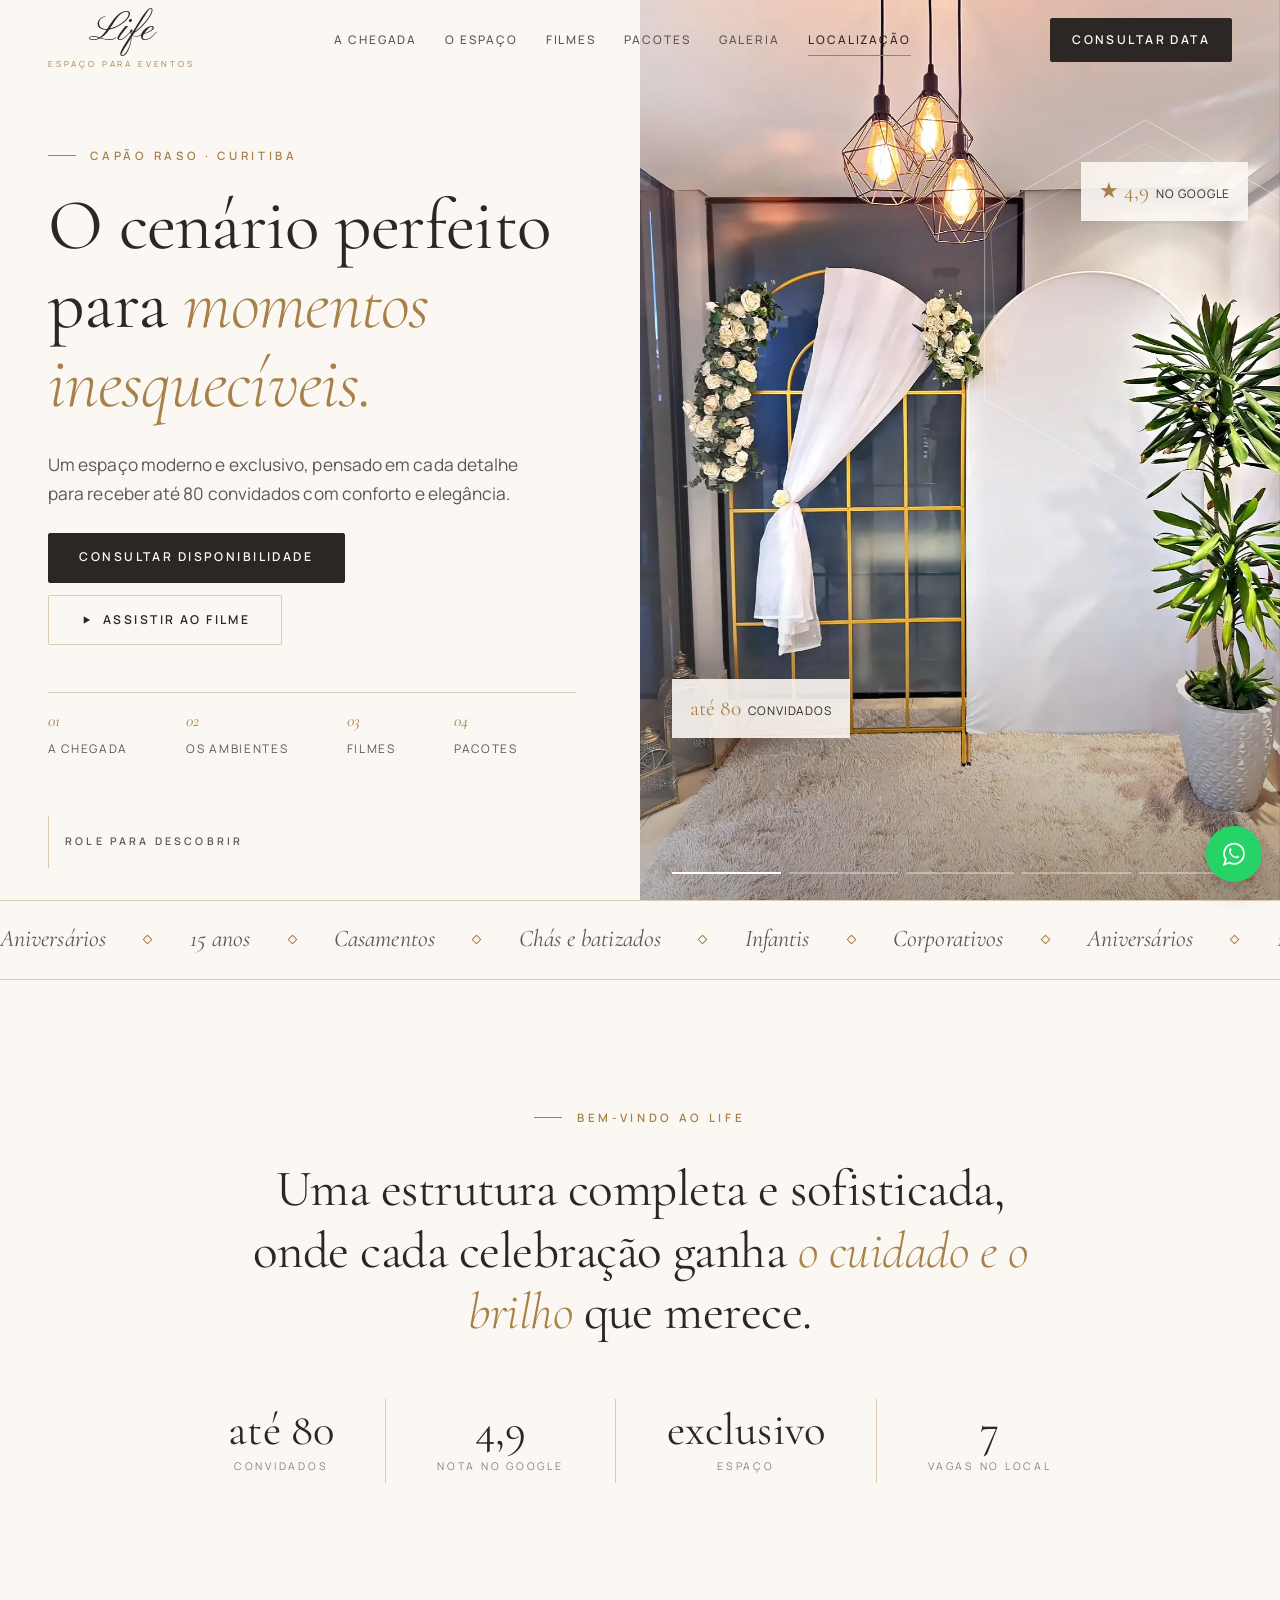
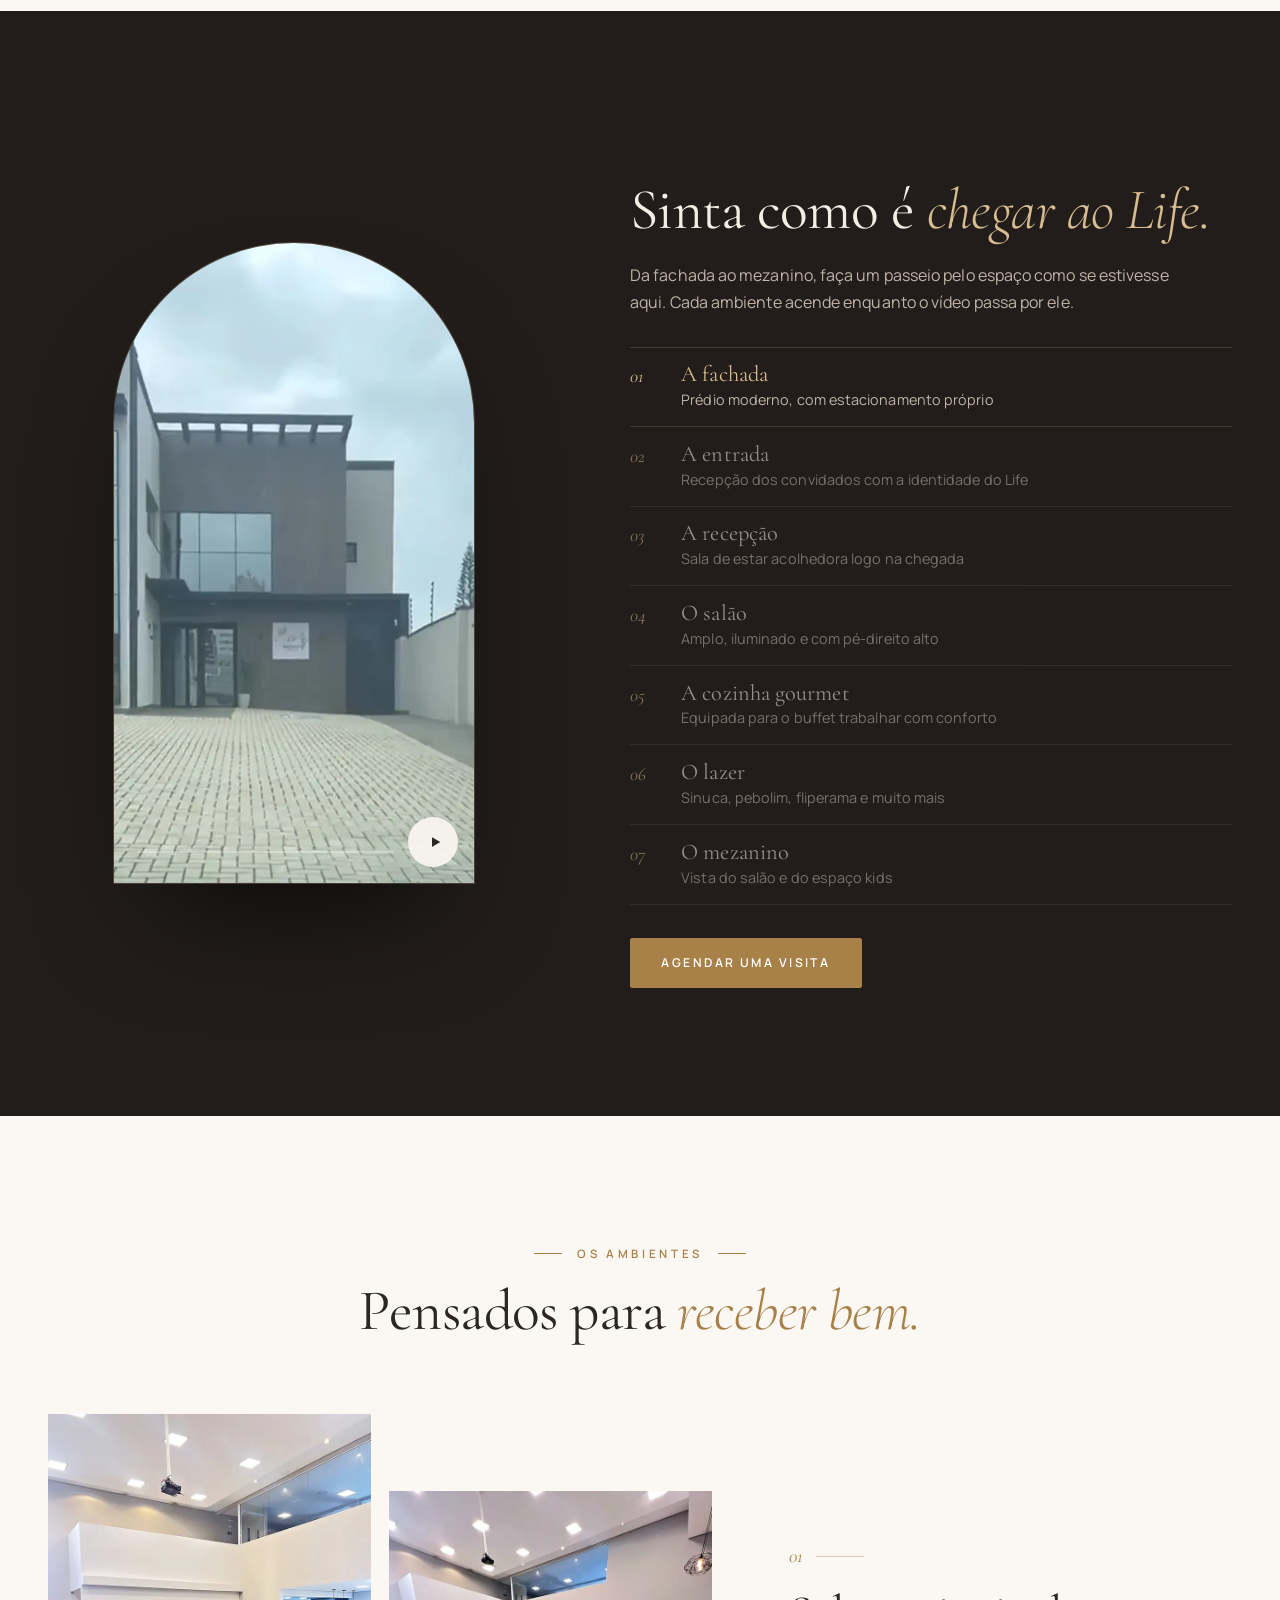
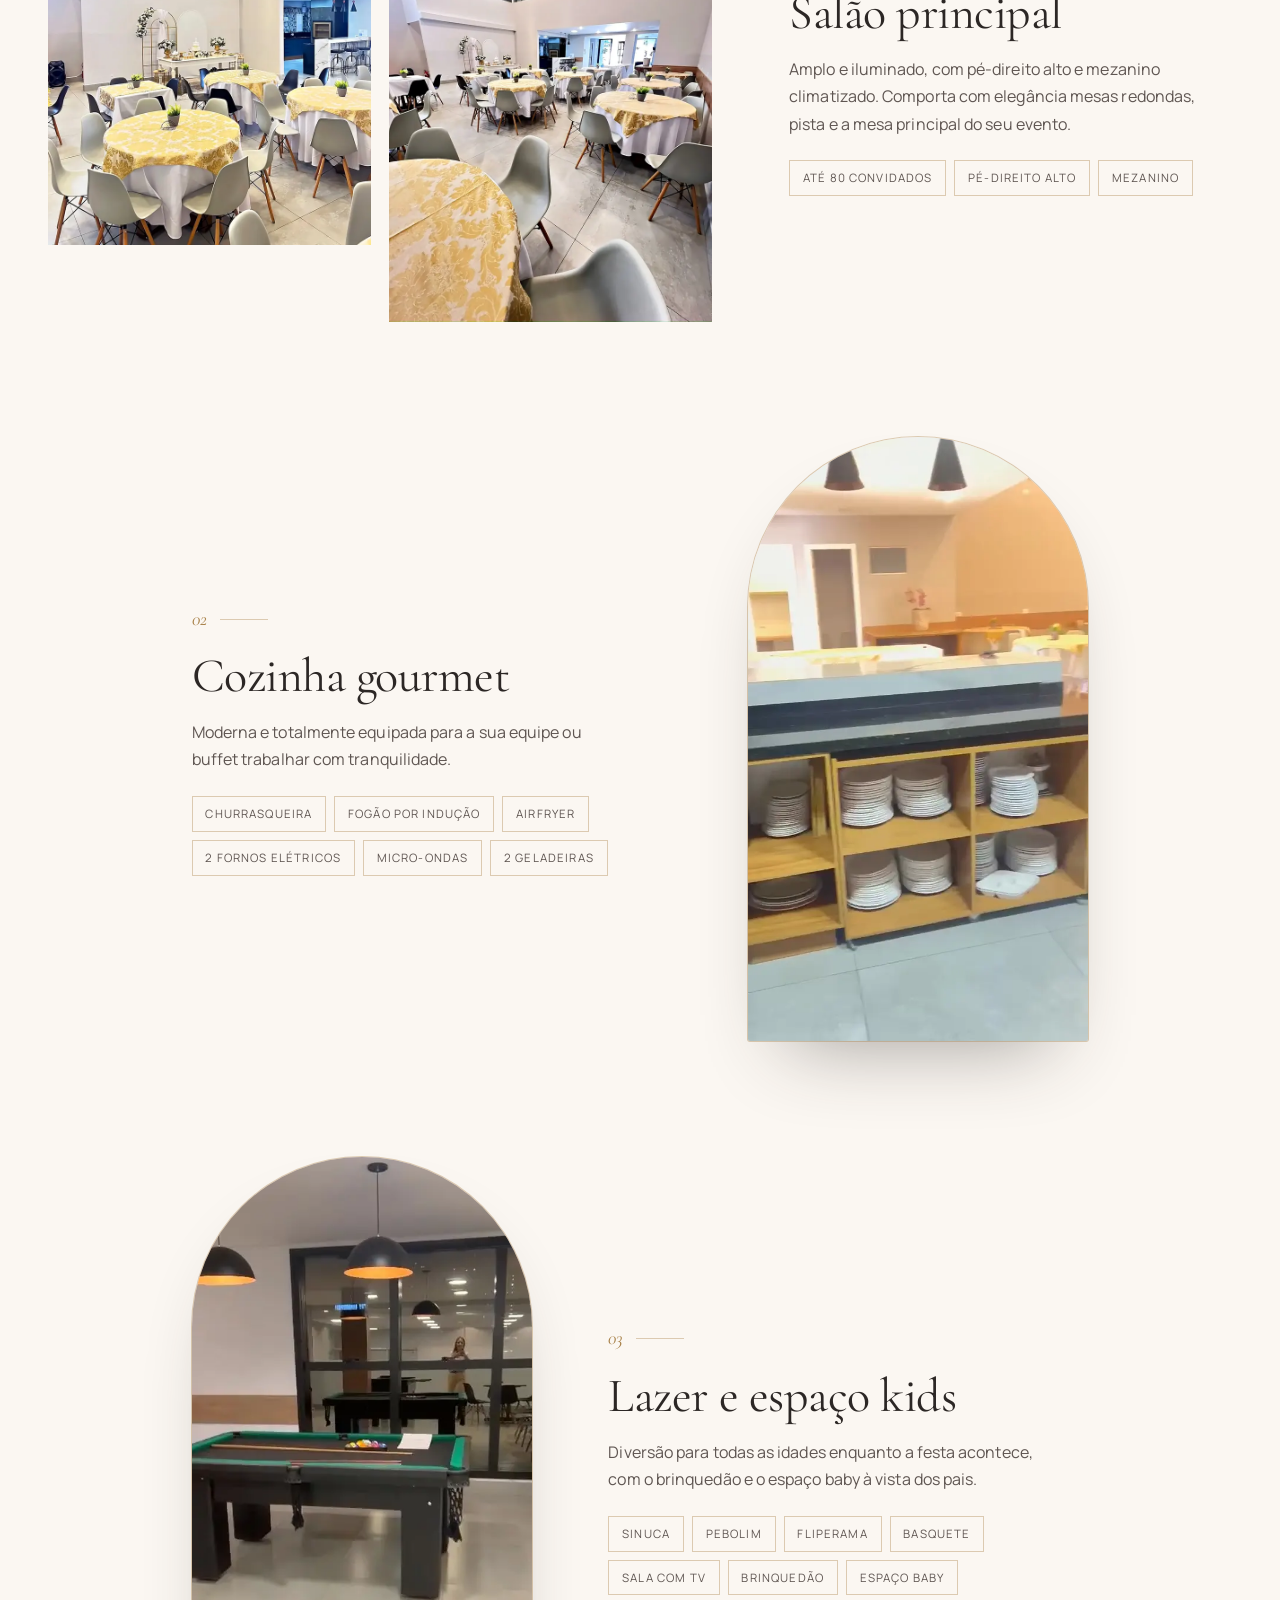
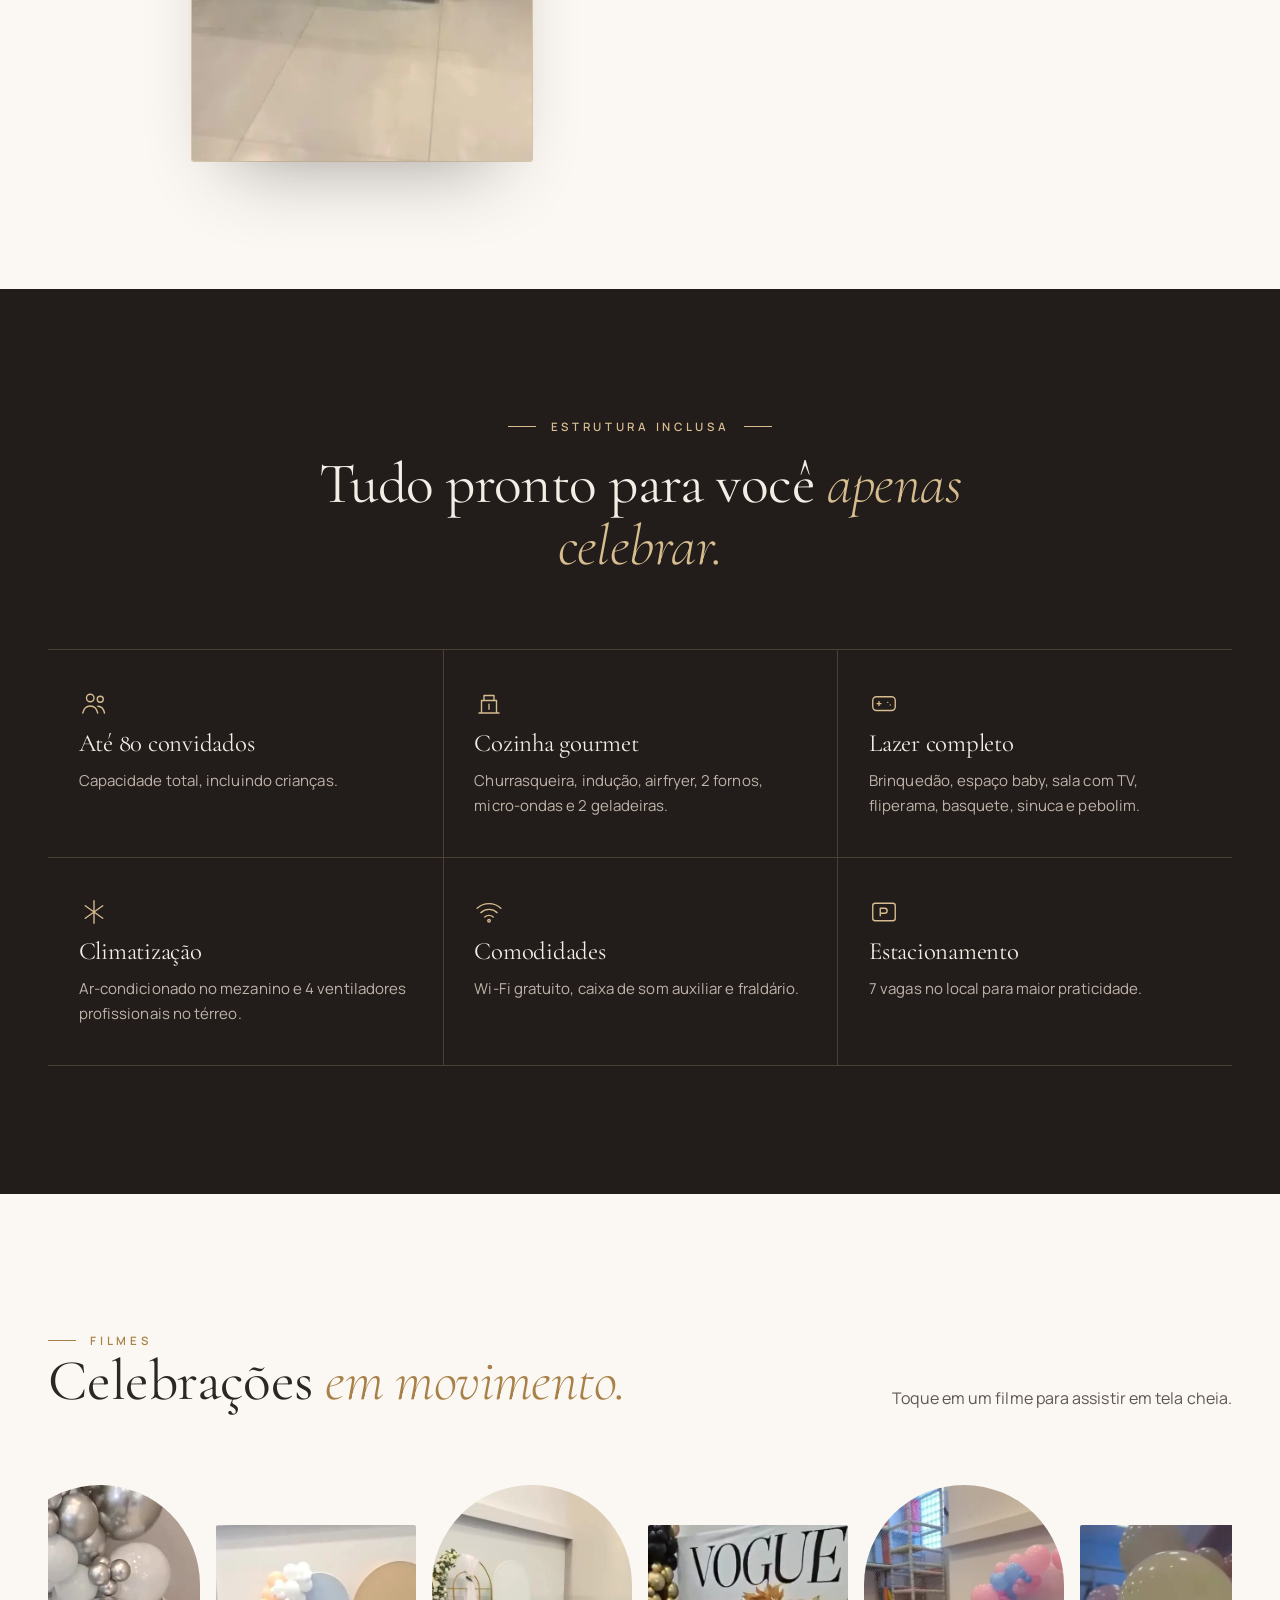
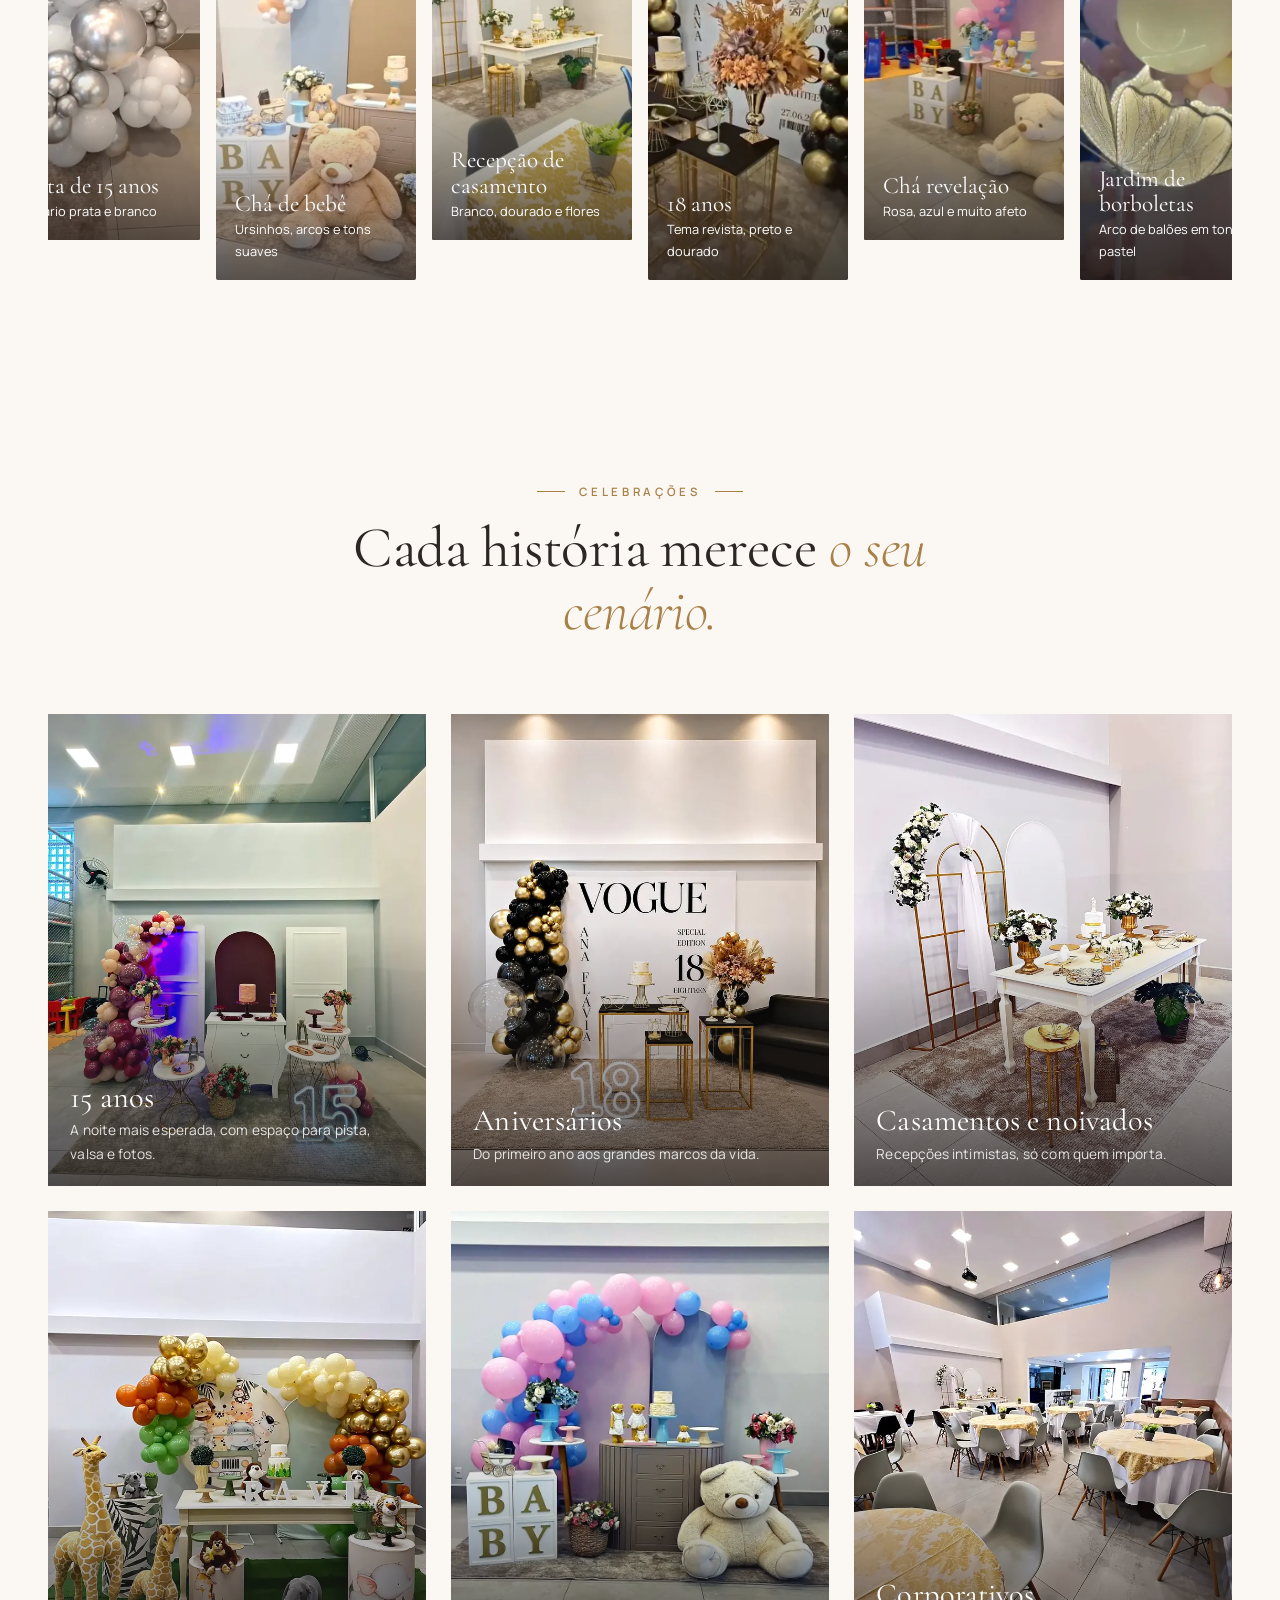
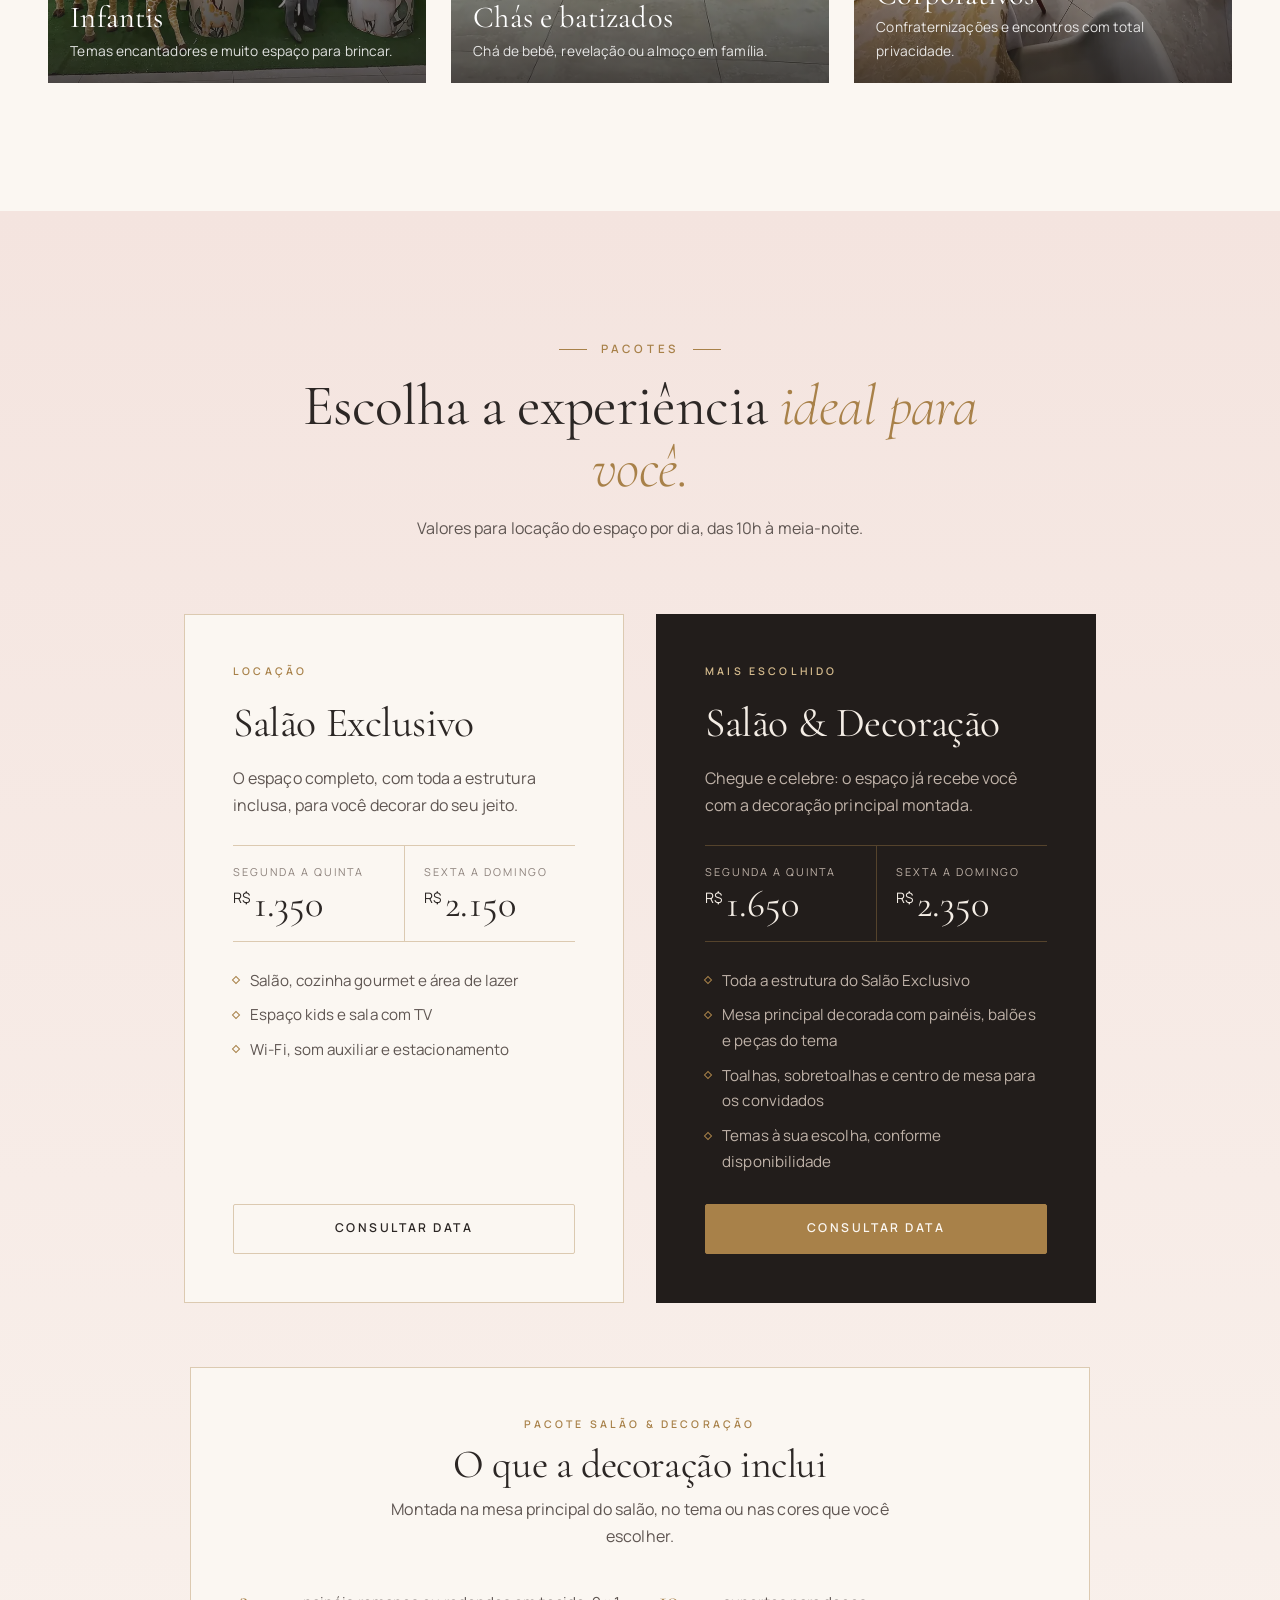
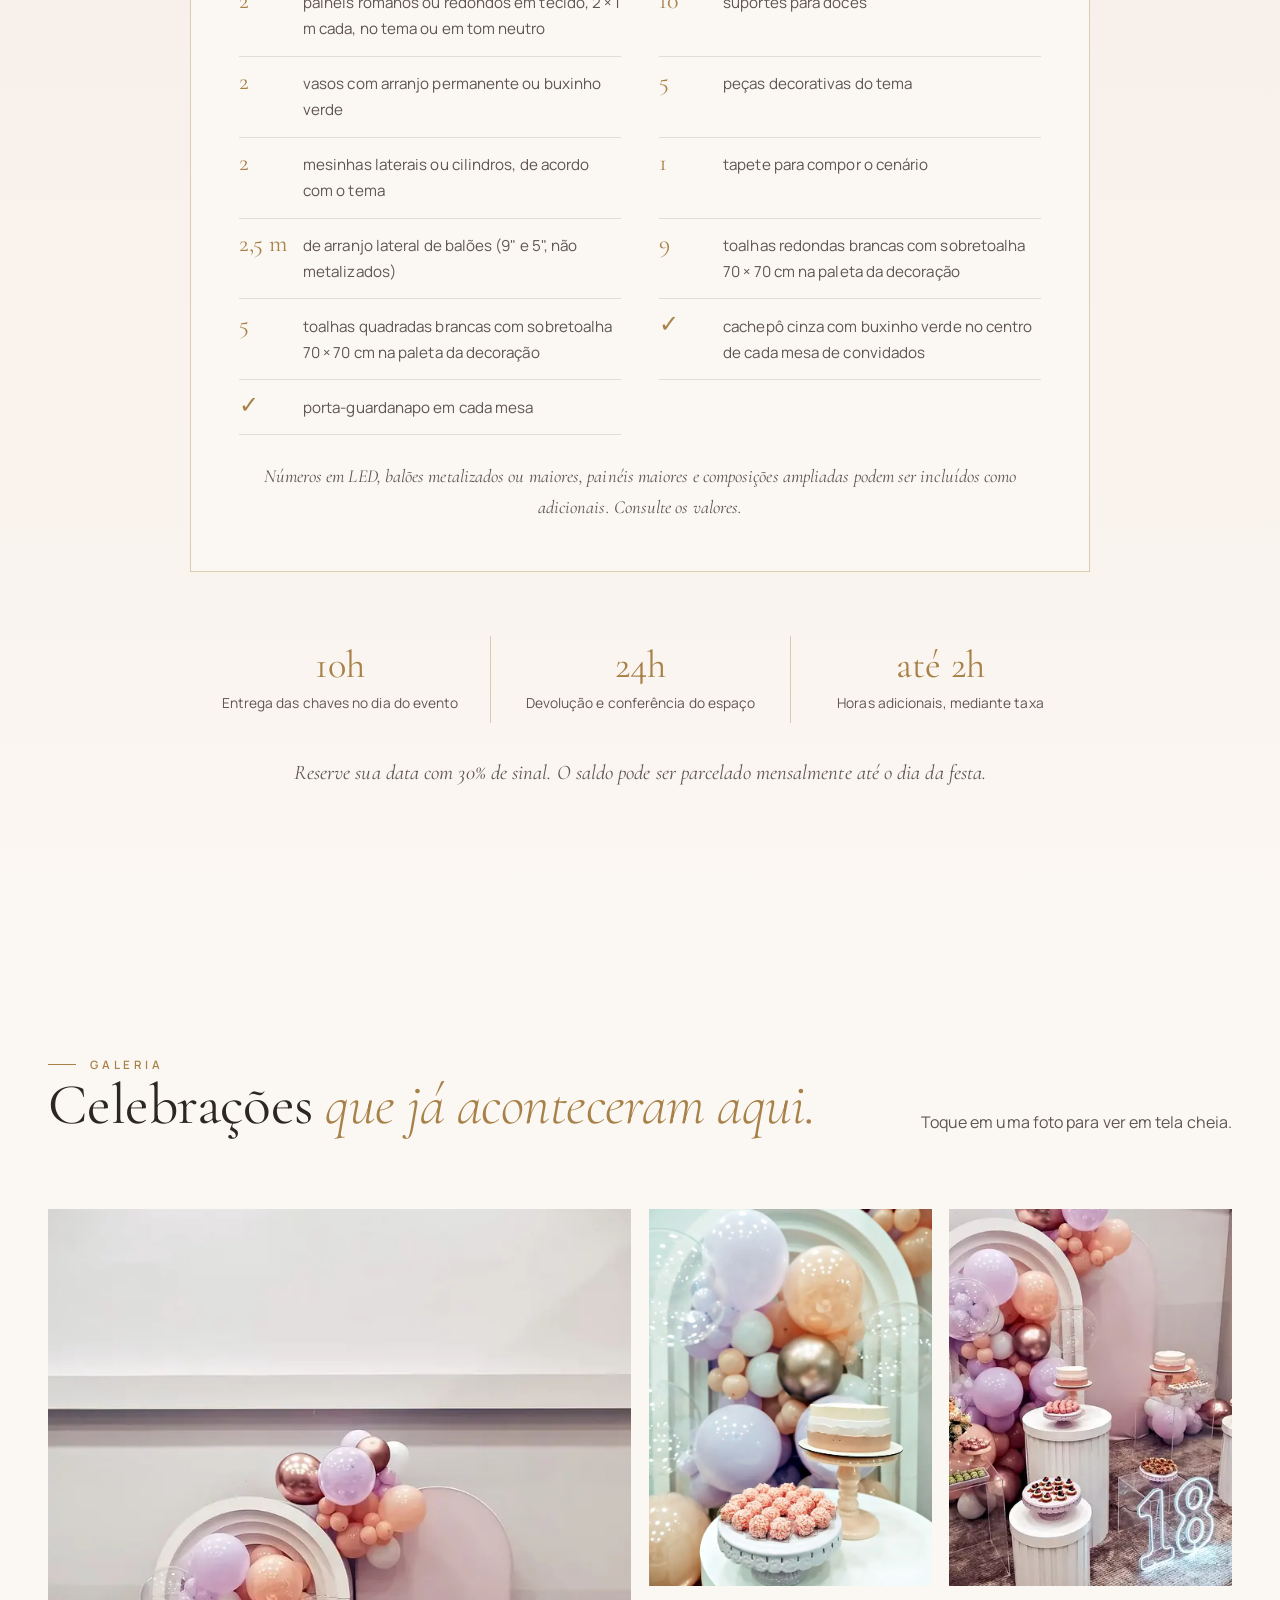
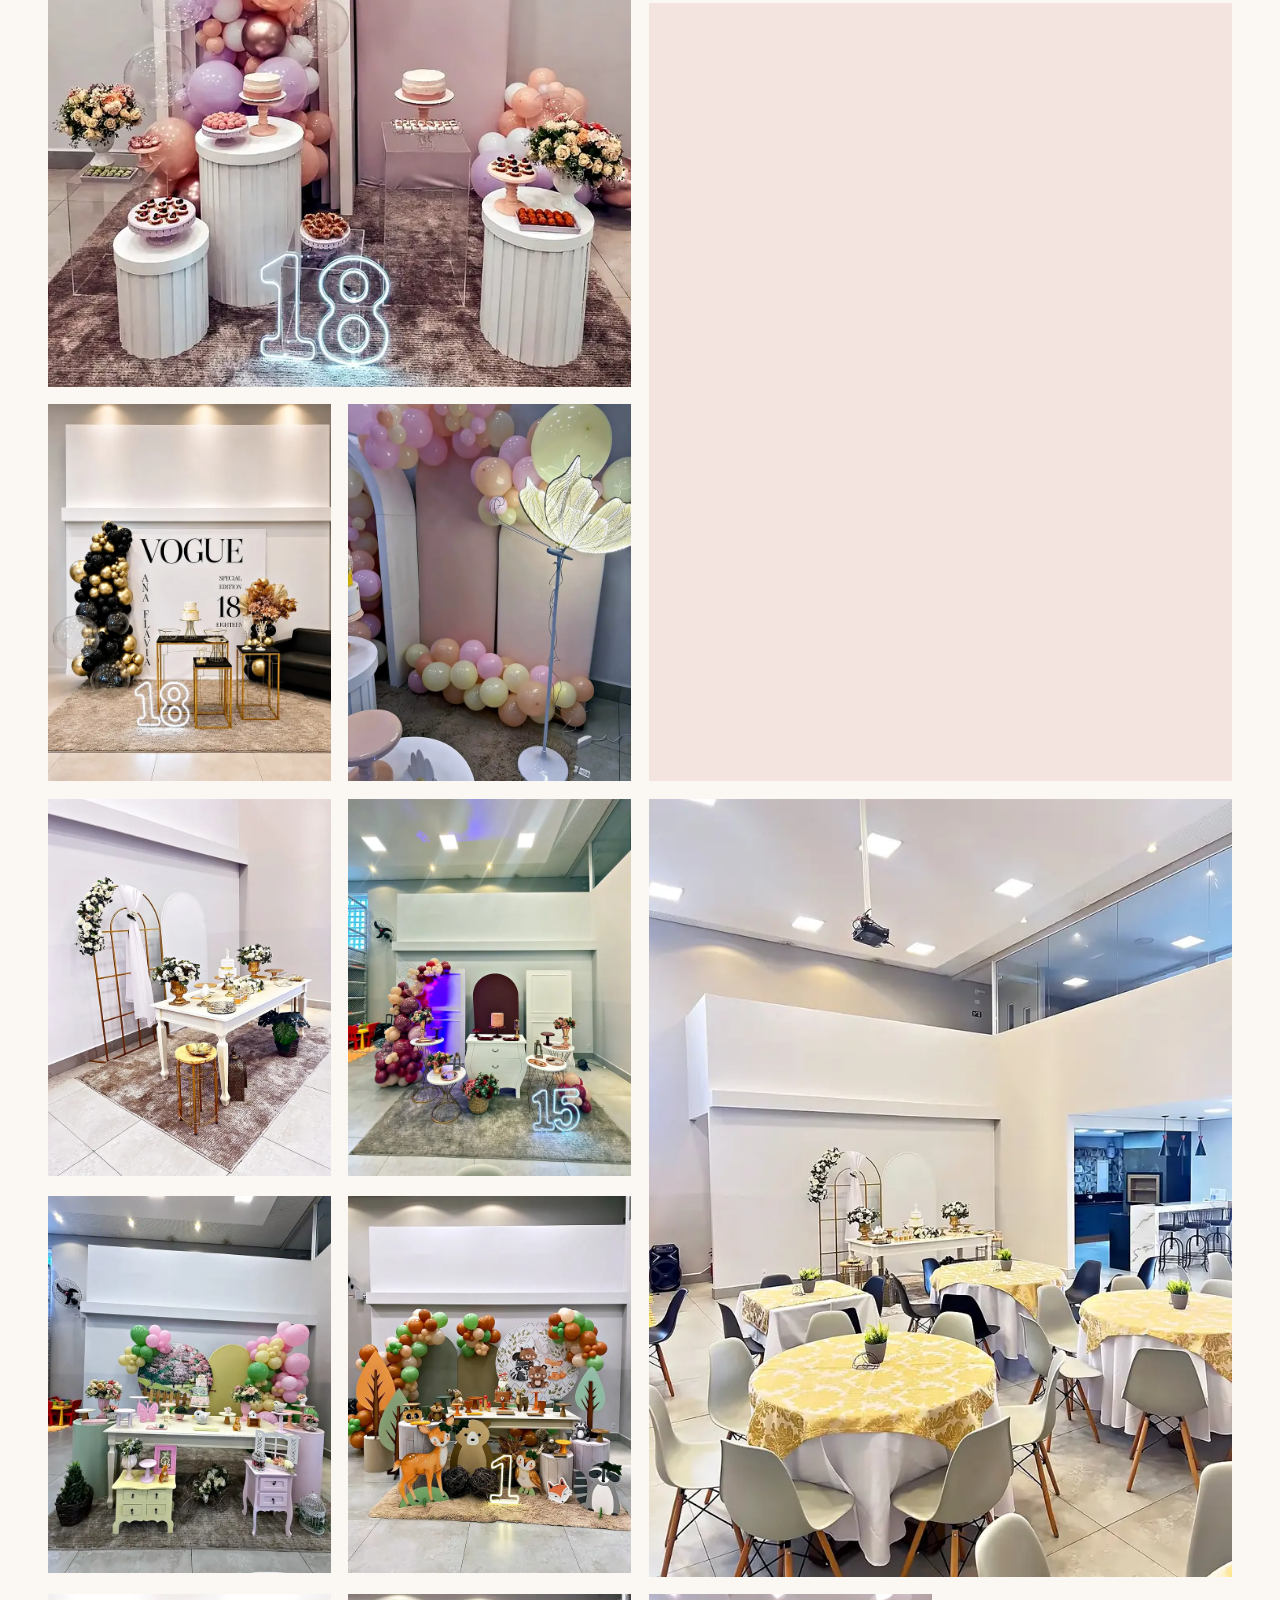
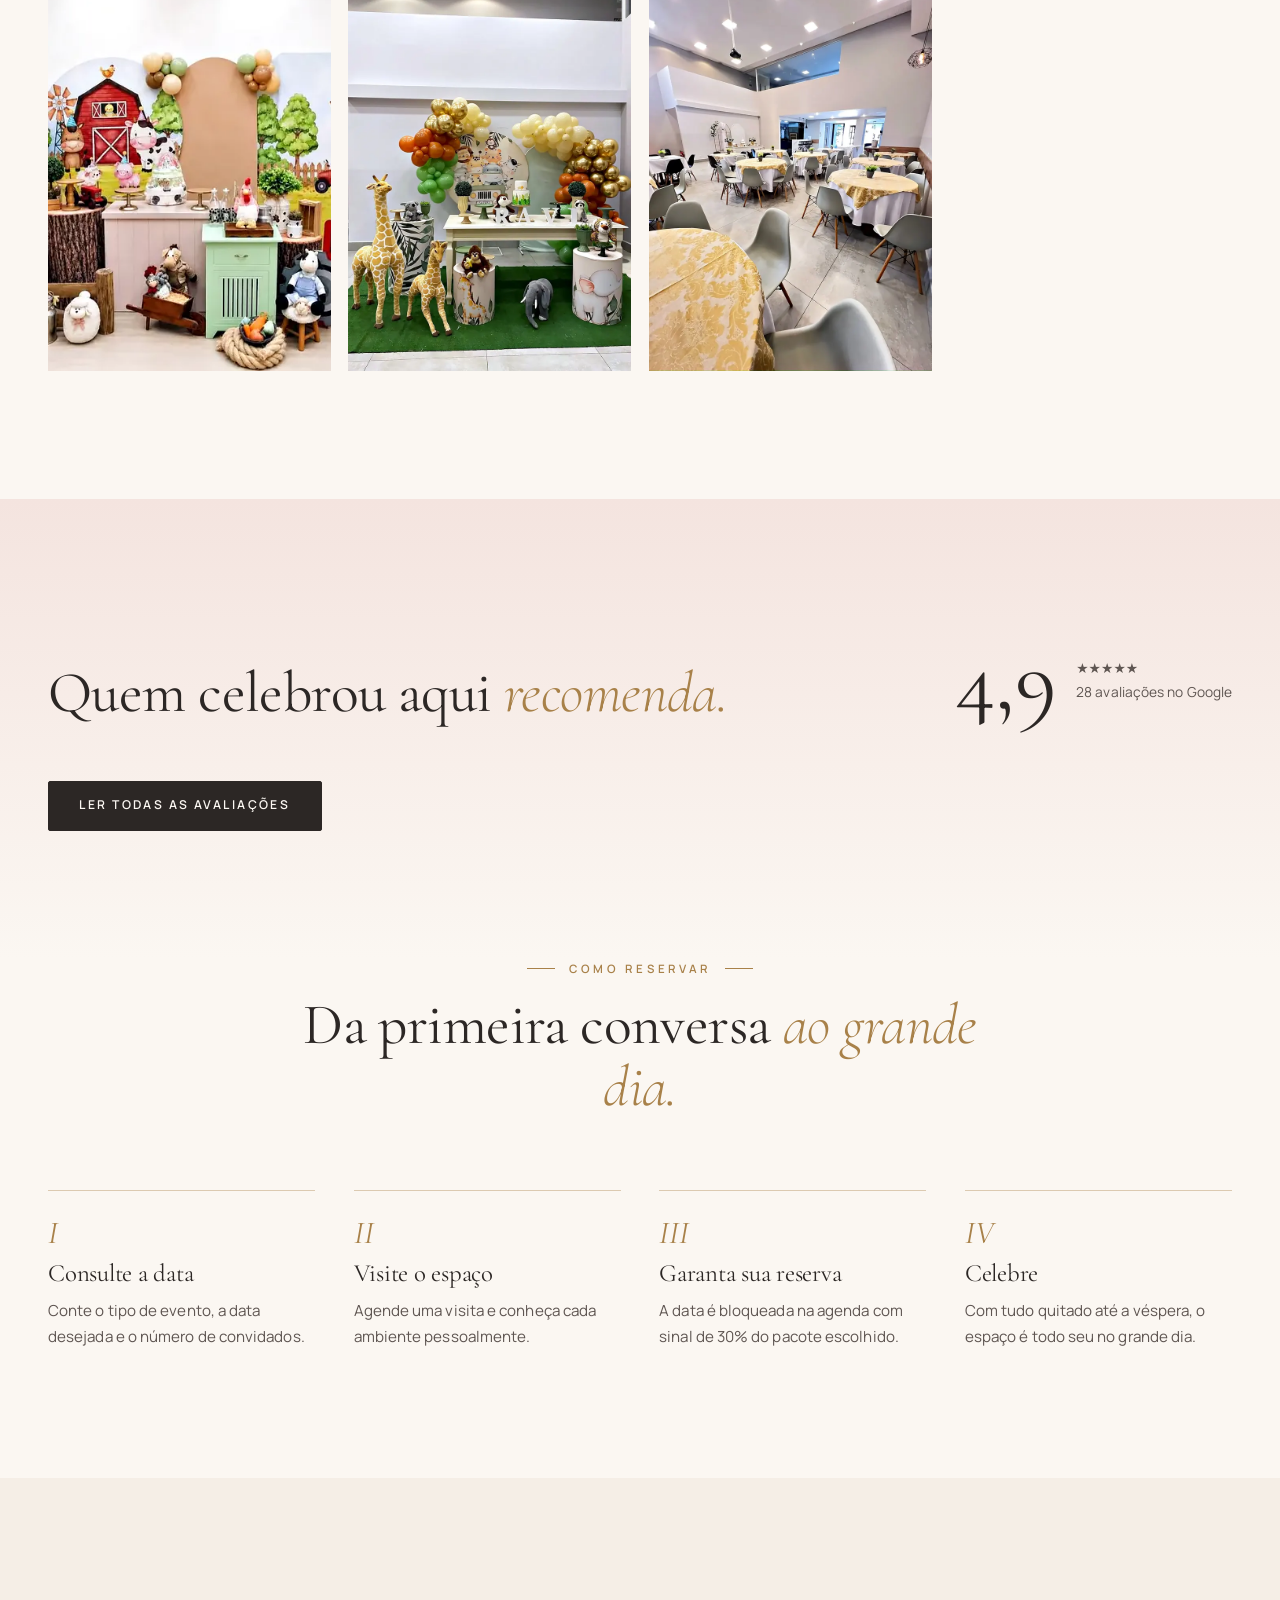
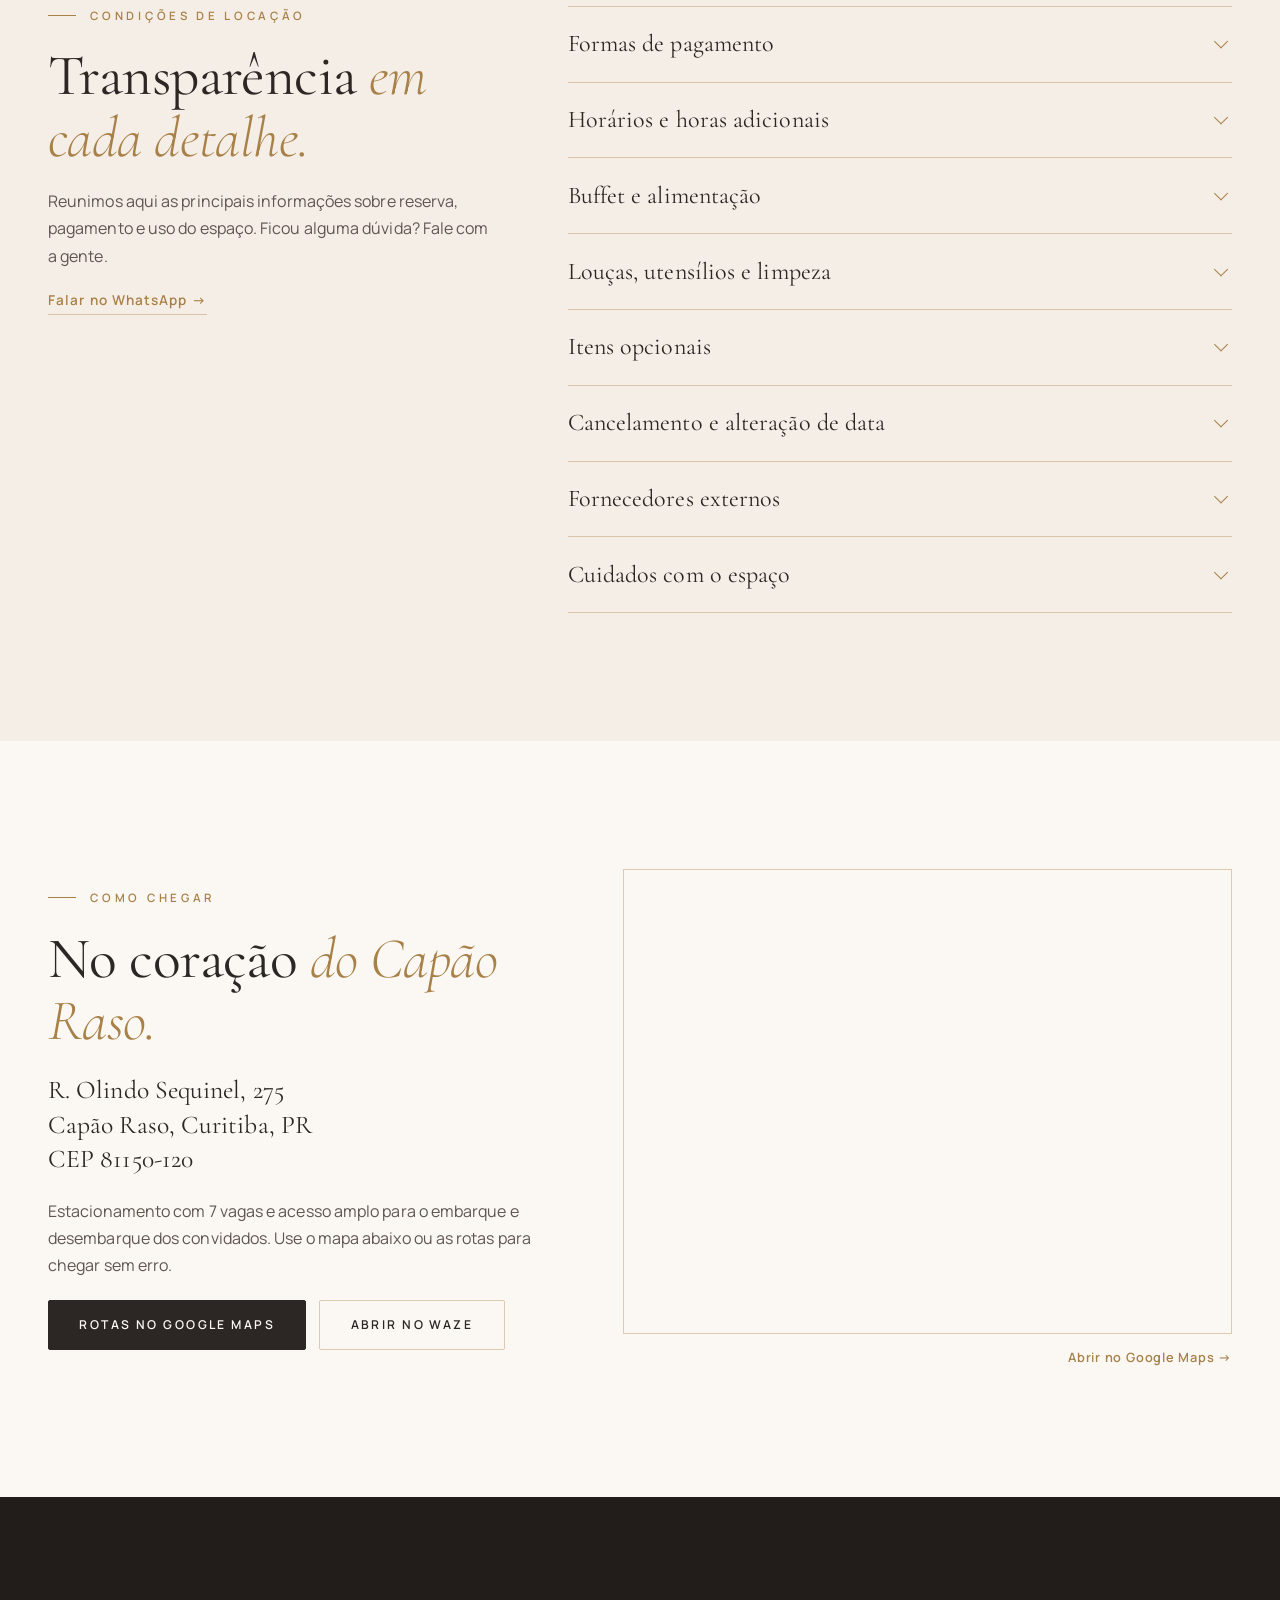
==== commit 607cddfa: "Decoração inclusa, fornecedores externos e novas fotos e filme - Bloco "O que a decoração inclui" no" ====
--- a/index.html
+++ b/index.html
@@ -268,6 +268,10 @@
         <button class="film reveal" type="button" data-film="assets/video/destaques.mp4" data-poster="assets/img/destaques-poster.webp" data-title="Festa de 15 anos">
           <video data-autoplay muted loop playsinline preload="none" poster="assets/img/destaques-poster.webp"><source src="assets/video/destaques.mp4" type="video/mp4"></video>
           <span class="film-cap"><b>Festa de 15 anos</b>Cenário prata e branco</span>
+        </button>
+        <button class="film reveal" type="button" data-film="assets/video/filme-cha-bebe.mp4" data-poster="assets/img/filme-cha-bebe-poster.webp" data-title="Chá de bebê">
+          <video data-autoplay muted loop playsinline preload="none" poster="assets/img/filme-cha-bebe-poster.webp"><source src="assets/video/filme-cha-bebe.mp4" type="video/mp4"></video>
+          <span class="film-cap"><b>Chá de bebê</b>Ursinhos, arcos e tons suaves</span>
         </button>
         <button class="film reveal" type="button" data-film="assets/video/filme-casamento.mp4" data-poster="assets/img/filme-casamento-poster.webp" data-title="Recepção de casamento">
           <video data-autoplay muted loop playsinline preload="none" poster="assets/img/filme-casamento-poster.webp"><source src="assets/video/filme-casamento.mp4" type="video/mp4"></video>
@@ -338,12 +342,34 @@
             </dl>
             <ul class="pack-list">
               <li>Toda a estrutura do Salão Exclusivo</li>
-              <li>Decoração principal com 150 balões</li>
-              <li>Mesas dos convidados com toalhas e arranjos</li>
+              <li>Mesa principal decorada com painéis, balões e peças do tema</li>
+              <li>Toalhas, sobretoalhas e centro de mesa para os convidados</li>
               <li>Temas à sua escolha, conforme disponibilidade</li>
             </ul>
             <a class="btn btn-solid btn-block" href="#contato" data-pacote="Salão & Decoração">Consultar data</a>
           </article>
+        </div>
+
+        <div class="decor-inc reveal">
+          <div class="decor-head">
+            <p class="pack-tag">Pacote Salão &amp; Decoração</p>
+            <h3>O que a decoração inclui</h3>
+            <p>Montada na mesa principal do salão, no tema ou nas cores que você escolher.</p>
+          </div>
+          <ul class="decor-list">
+            <li><b>2</b>painéis romanos ou redondos em tecido, 2 × 1 m cada, no tema ou em tom neutro</li>
+            <li><b>10</b>suportes para doces</li>
+            <li><b>2</b>vasos com arranjo permanente ou buxinho verde</li>
+            <li><b>5</b>peças decorativas do tema</li>
+            <li><b>2</b>mesinhas laterais ou cilindros, de acordo com o tema</li>
+            <li><b>1</b>tapete para compor o cenário</li>
+            <li><b>2,5 m</b>de arranjo lateral de balões (9" e 5", não metalizados)</li>
+            <li><b>9</b>toalhas redondas brancas com sobretoalha 70 × 70 cm na paleta da decoração</li>
+            <li><b>5</b>toalhas quadradas brancas com sobretoalha 70 × 70 cm na paleta da decoração</li>
+            <li><b>✓</b>cachepô cinza com buxinho verde no centro de cada mesa de convidados</li>
+            <li><b>✓</b>porta-guardanapo em cada mesa</li>
+          </ul>
+          <p class="decor-extra">Números em LED, balões metalizados ou maiores, painéis maiores e composições ampliadas podem ser incluídos como adicionais. Consulte os valores.</p>
         </div>
 
         <div class="hours reveal">
@@ -365,6 +391,9 @@
         <p class="section-lead reveal">Toque em uma foto para ver em tela cheia.</p>
       </div>
       <div class="gallery-grid">
+        <button class="photo tall reveal" type="button" data-full="assets/img/rose-18.webp"><img decoding="async" loading="lazy" src="assets/img/rose-18-720.webp" srcset="assets/img/rose-18-720.webp 720w, assets/img/rose-18.webp 1066w" sizes="(max-width: 860px) 92vw, 40vw" width="720" height="1081" alt="Mesa de 18 anos com arcos, balões lilás e pêssego e neon"></button>
+        <button class="photo reveal" type="button" data-full="assets/img/rose-doces.webp"><img decoding="async" loading="lazy" src="assets/img/rose-doces-720.webp" width="720" height="1081" alt="Detalhe do bolo e dos doces com balões em tons pastel"></button>
+        <button class="photo reveal" type="button" data-full="assets/img/rose-18-mesa.webp"><img decoding="async" loading="lazy" src="assets/img/rose-18-mesa-720.webp" width="720" height="480" alt="Composição de 18 anos com cilindros brancos e flores"></button>
         <button class="photo tall reveal" type="button" data-full="assets/img/arco-dourado.webp"><img decoding="async" loading="lazy" src="assets/img/arco-dourado-720.webp" srcset="assets/img/arco-dourado-720.webp 720w, assets/img/arco-dourado.webp 1200w" sizes="(max-width: 860px) 92vw, 40vw" width="720" height="960" alt="Arco dourado com cortina branca, flores e pendentes"></button>
         <button class="photo reveal" type="button" data-full="assets/img/vogue-18.webp"><img decoding="async" loading="lazy" src="assets/img/vogue-18-720.webp" width="720" height="900" alt="Painel de 18 anos com tema de revista"></button>
         <button class="photo reveal" type="button" data-full="assets/img/borboleta.webp"><img decoding="async" loading="lazy" src="assets/img/borboleta-720.webp" width="720" height="960" alt="Luminária de borboleta e balões em tons pastel"></button>
@@ -373,6 +402,7 @@
         <button class="photo tall reveal" type="button" data-full="assets/img/salao-festa.webp"><img decoding="async" loading="lazy" src="assets/img/salao-festa-720.webp" srcset="assets/img/salao-festa-720.webp 720w, assets/img/salao-festa.webp 1200w" sizes="(max-width: 860px) 92vw, 40vw" width="720" height="960" alt="Salão decorado com toalhas douradas"></button>
         <button class="photo reveal" type="button" data-full="assets/img/jardim.webp"><img decoding="async" loading="lazy" src="assets/img/jardim-720.webp" width="720" height="960" alt="Festa com tema jardim encantado em tons pastel"></button>
         <button class="photo reveal" type="button" data-full="assets/img/bosque.webp"><img decoding="async" loading="lazy" src="assets/img/bosque-720.webp" width="720" height="960" alt="Festa de um ano com tema bosque encantado"></button>
+        <button class="photo reveal" type="button" data-full="assets/img/fazendinha.webp"><img decoding="async" loading="lazy" src="assets/img/fazendinha-720.webp" width="720" height="465" alt="Festa infantil com tema fazendinha, trator e celeiro"></button>
         <button class="photo reveal" type="button" data-full="assets/img/safari.webp"><img decoding="async" loading="lazy" src="assets/img/safari-720.webp" width="720" height="960" alt="Festa infantil com tema safári"></button>
         <button class="photo reveal" type="button" data-full="assets/img/salao-mesas.webp"><img decoding="async" loading="lazy" src="assets/img/salao-mesas-720.webp" width="720" height="960" alt="Mesas postas com toalhas adamascadas"></button>
       </div>
@@ -460,6 +490,10 @@
               <li><b>Menos de 15 dias antes:</b> não há devolução, e o pacote deve ser quitado integralmente.</li>
               <li><b>Alteração de data:</b> sujeita à disponibilidade da agenda e aos prazos acima, mediante justificativa prevista em lei (como falecimento ou motivo de força maior).</li>
             </ul>
+          </details>
+          <details class="reveal">
+            <summary>Fornecedores externos</summary>
+            <p>Você pode contratar os fornecedores de sua preferência. Toda a montagem e a retirada devem acontecer dentro do horário da sua locação, no mesmo dia, pois nada pode permanecer no salão para o dia seguinte.</p>
           </details>
           <details class="reveal">
             <summary>Cuidados com o espaço</summary>
--- a/assets/css/style.css
+++ b/assets/css/style.css
@@ -368,6 +368,17 @@
   .hours div + div { border-left: 0; border-top: 1px solid var(--gold-line); padding-top: 1.2rem; }
 }
 
+/* ---------- O que a decoração inclui ---------- */
+.decor-inc { max-width: 900px; margin: clamp(2.5rem, 5vw, 4rem) auto 0; background: var(--ivory); border: 1px solid var(--gold-line); padding: clamp(1.6rem, 4vw, 3rem); display: grid; gap: 1.6rem; }
+.decor-head { display: grid; gap: .6rem; text-align: center; justify-items: center; }
+.decor-head h3 { font-size: clamp(1.9rem, 3.4vw, 2.5rem); }
+.decor-head p:last-child { color: var(--ink-soft); max-width: 32rem; }
+.decor-list { list-style: none; margin: 0; padding: 0; display: grid; grid-template-columns: 1fr 1fr; column-gap: 2.4rem; }
+.decor-list li { display: grid; grid-template-columns: 3.4rem 1fr; align-items: baseline; gap: .6rem; padding: .85rem 0; border-bottom: 1px solid var(--line); color: var(--ink-soft); font-size: .95rem; }
+.decor-list b { font-family: var(--serif); font-weight: 400; font-size: 1.5rem; line-height: 1; color: var(--gold); }
+.decor-extra { font-family: var(--serif); font-style: italic; font-size: 1.15rem; text-align: center; color: var(--ink-soft); }
+@media (max-width: 760px) { .decor-list { grid-template-columns: 1fr; } .decor-list li { grid-template-columns: 2.8rem 1fr; } .decor-head p:last-child { font-size: .95rem; } }
+
 /* ---------- Galeria ---------- */
 .gallery-grid { display: grid; grid-template-columns: repeat(4, 1fr); grid-auto-flow: dense; gap: clamp(.7rem, 1.4vw, 1.1rem); }
 .photo { contain: paint; display: block; width: 100%; overflow: hidden; cursor: zoom-in; aspect-ratio: 3 / 4; background: var(--blush); position: relative; }
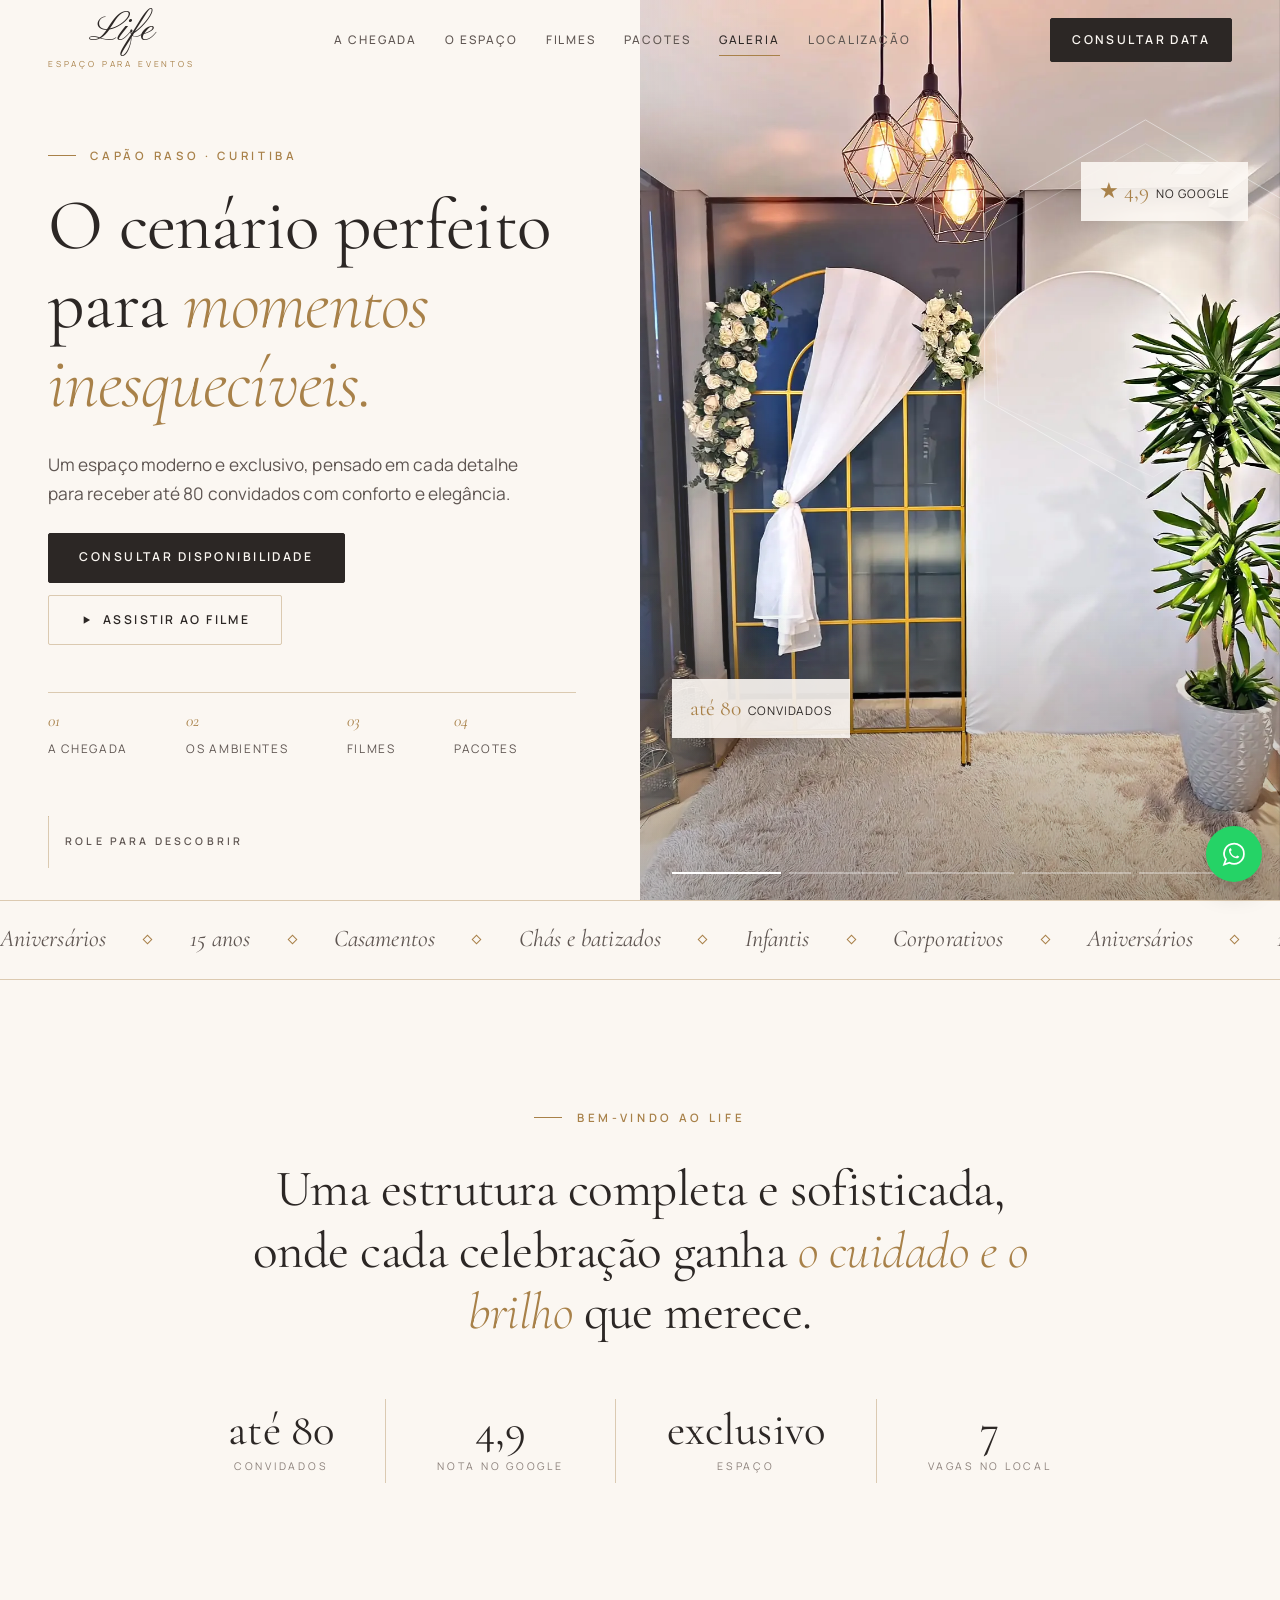
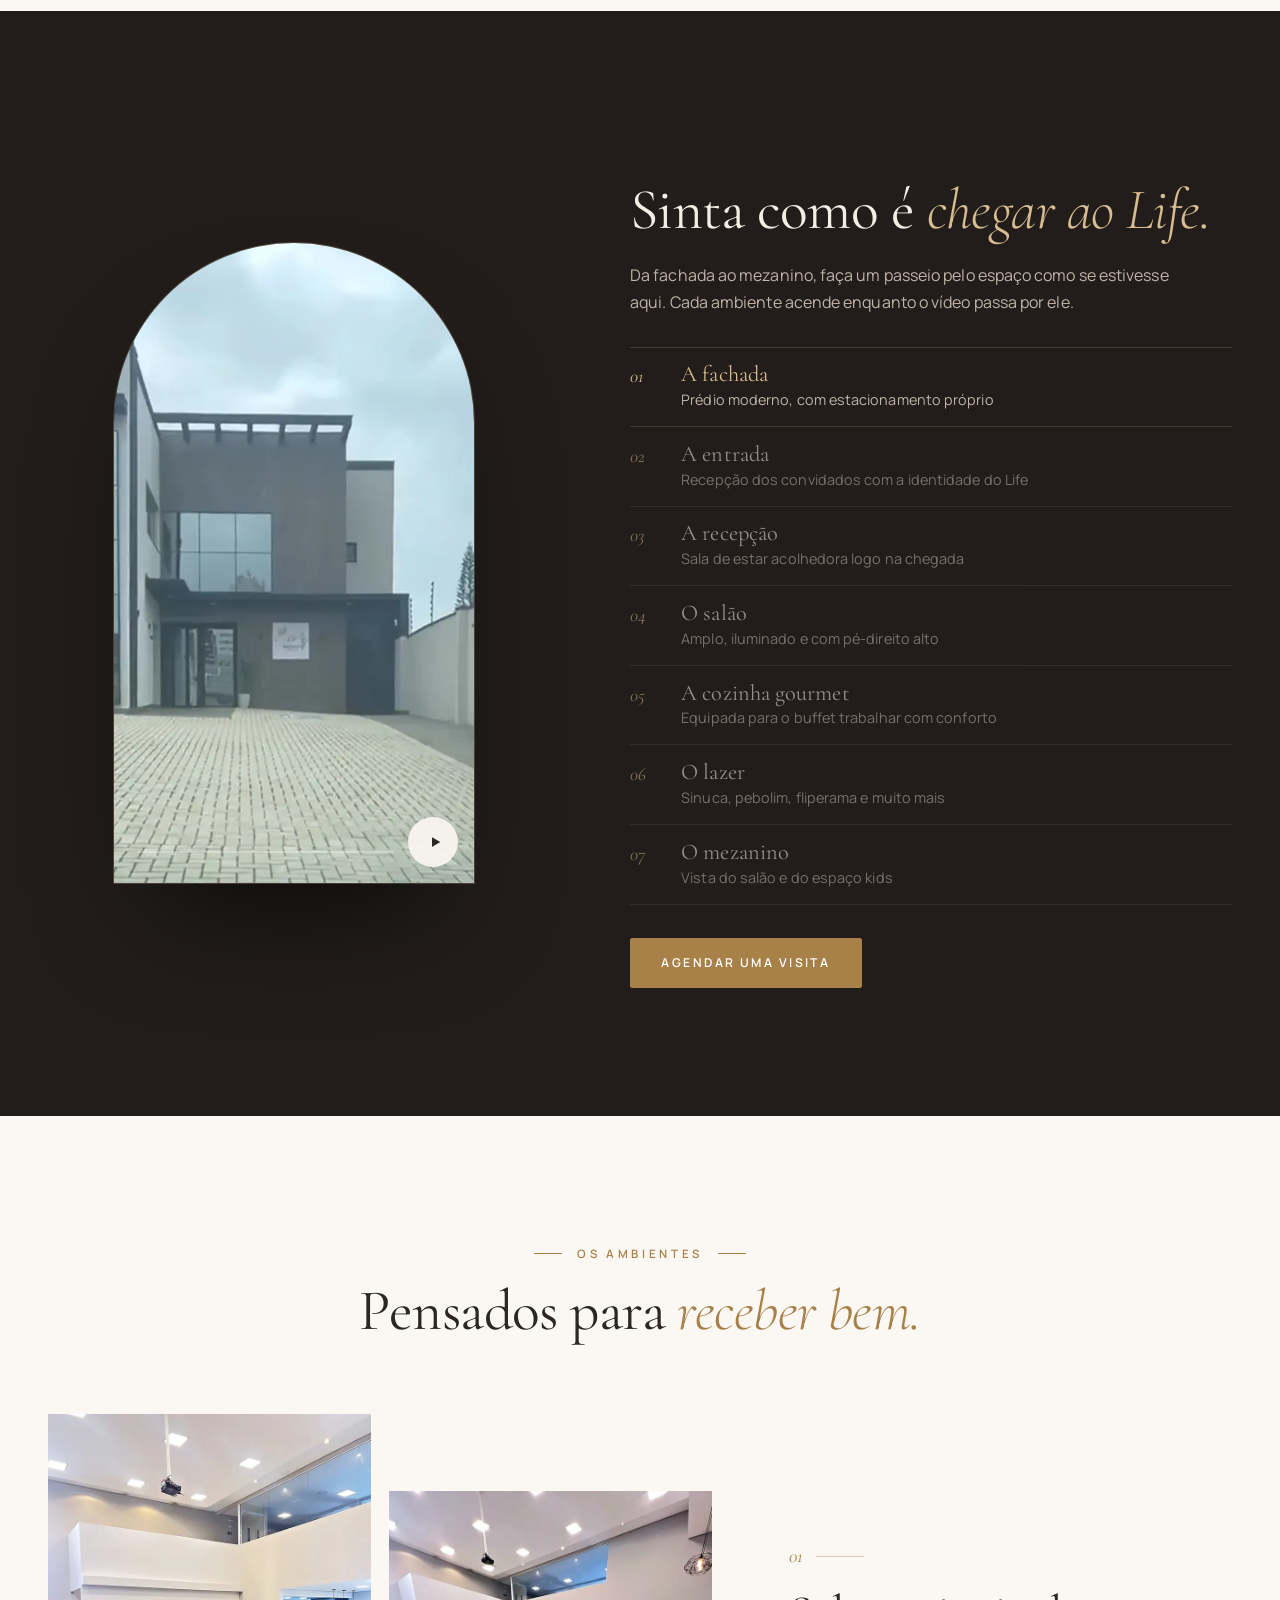
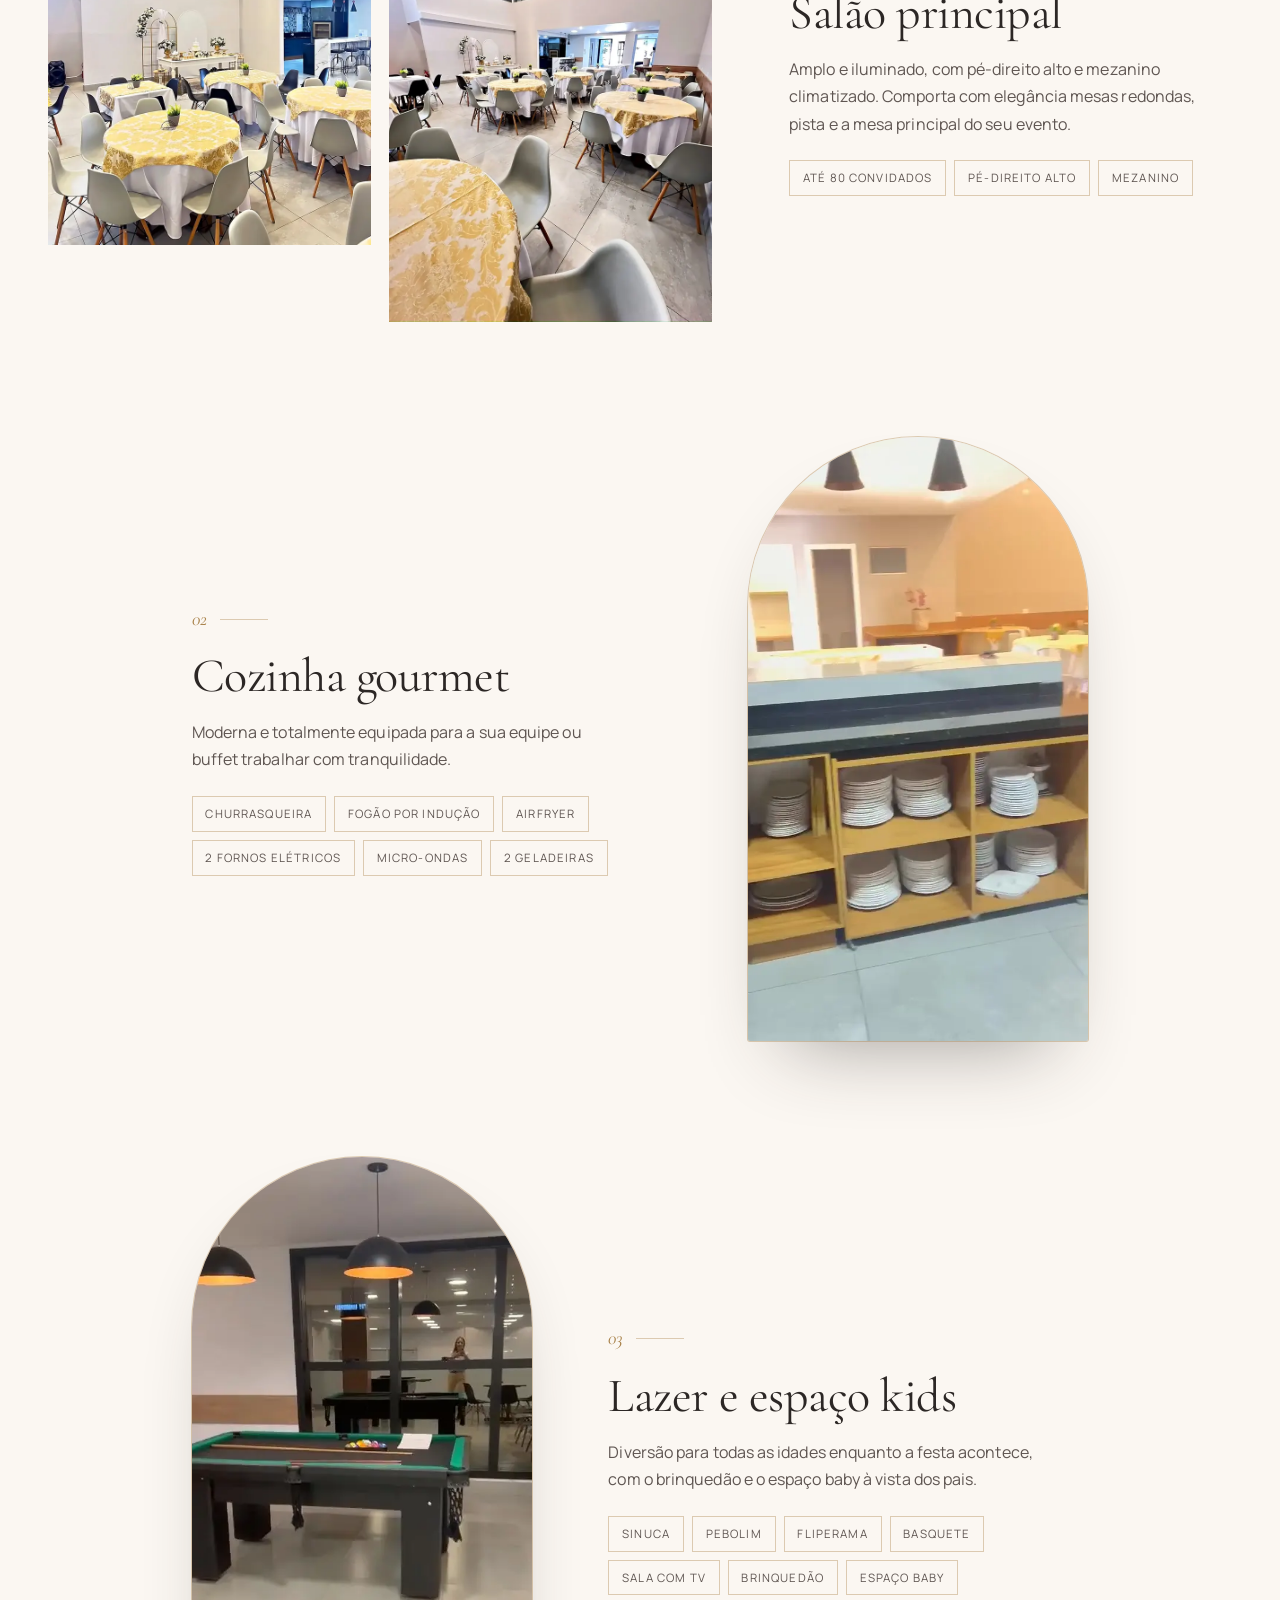
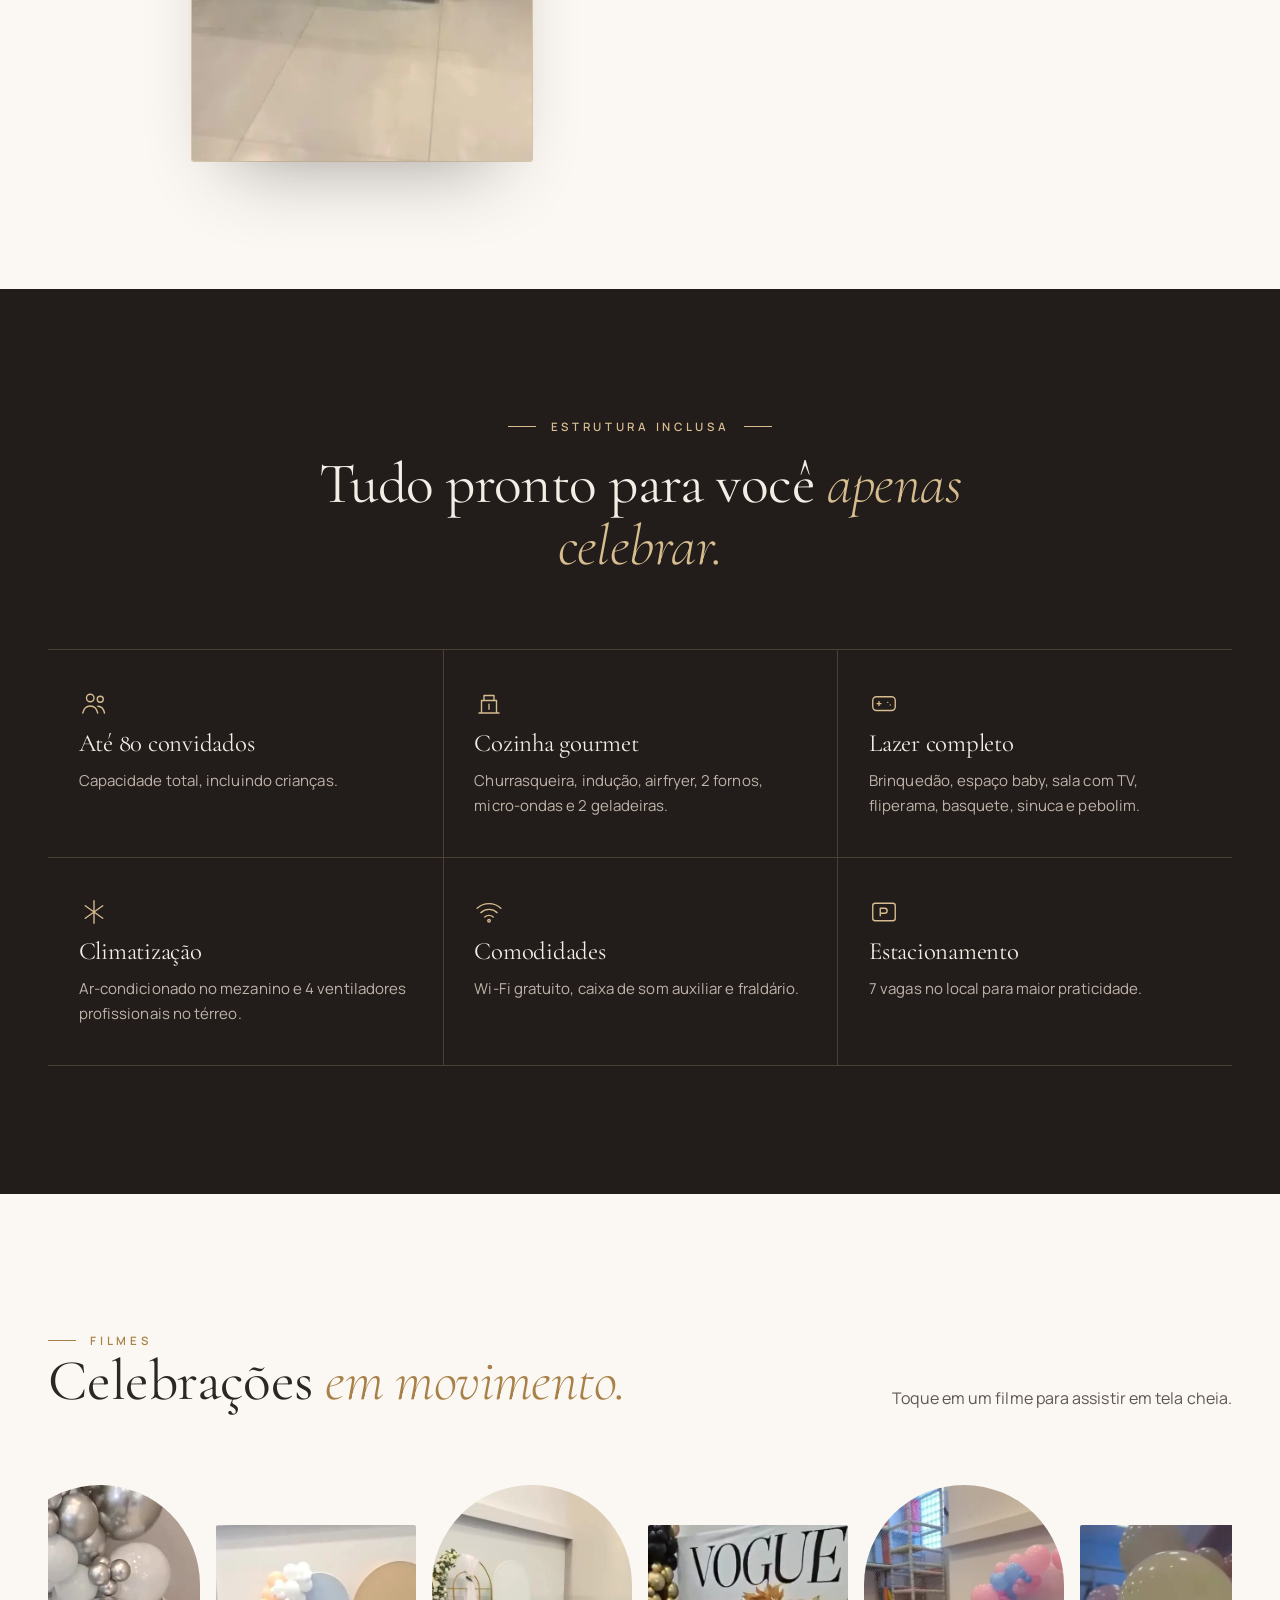
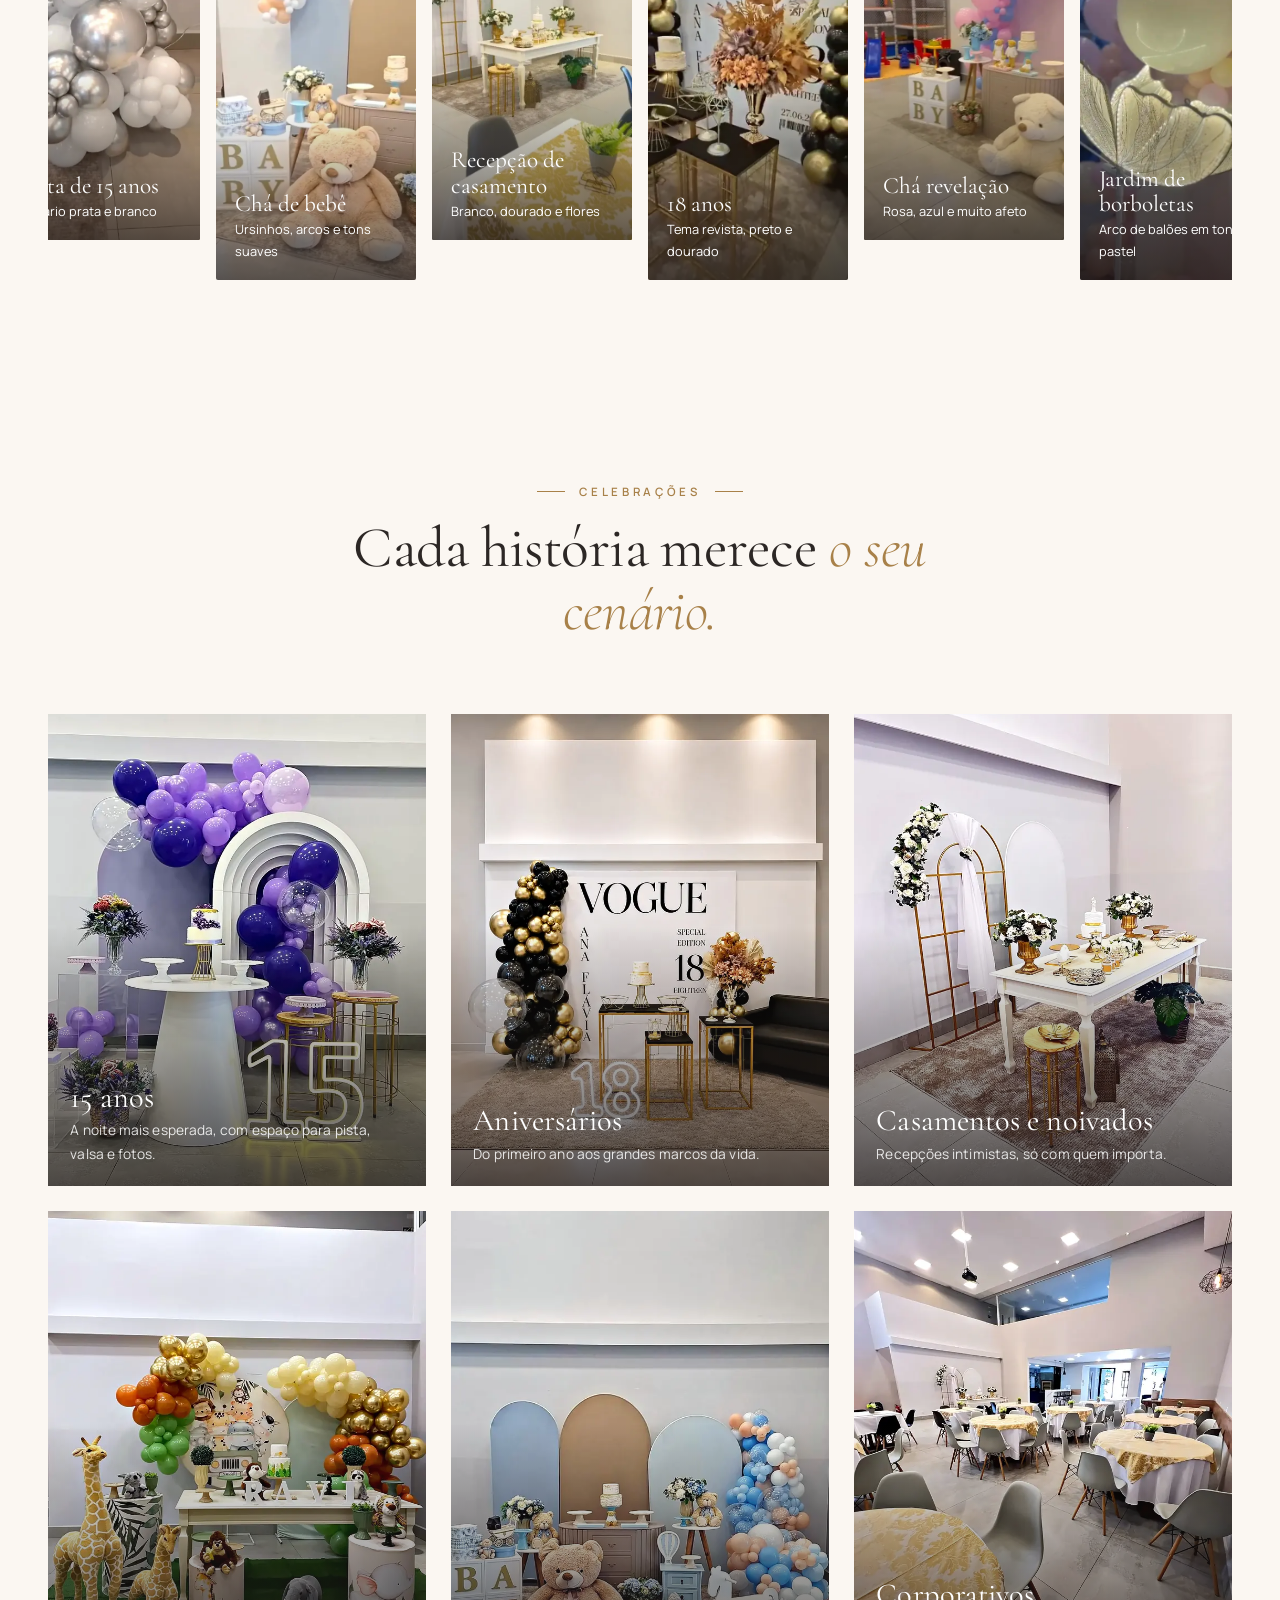
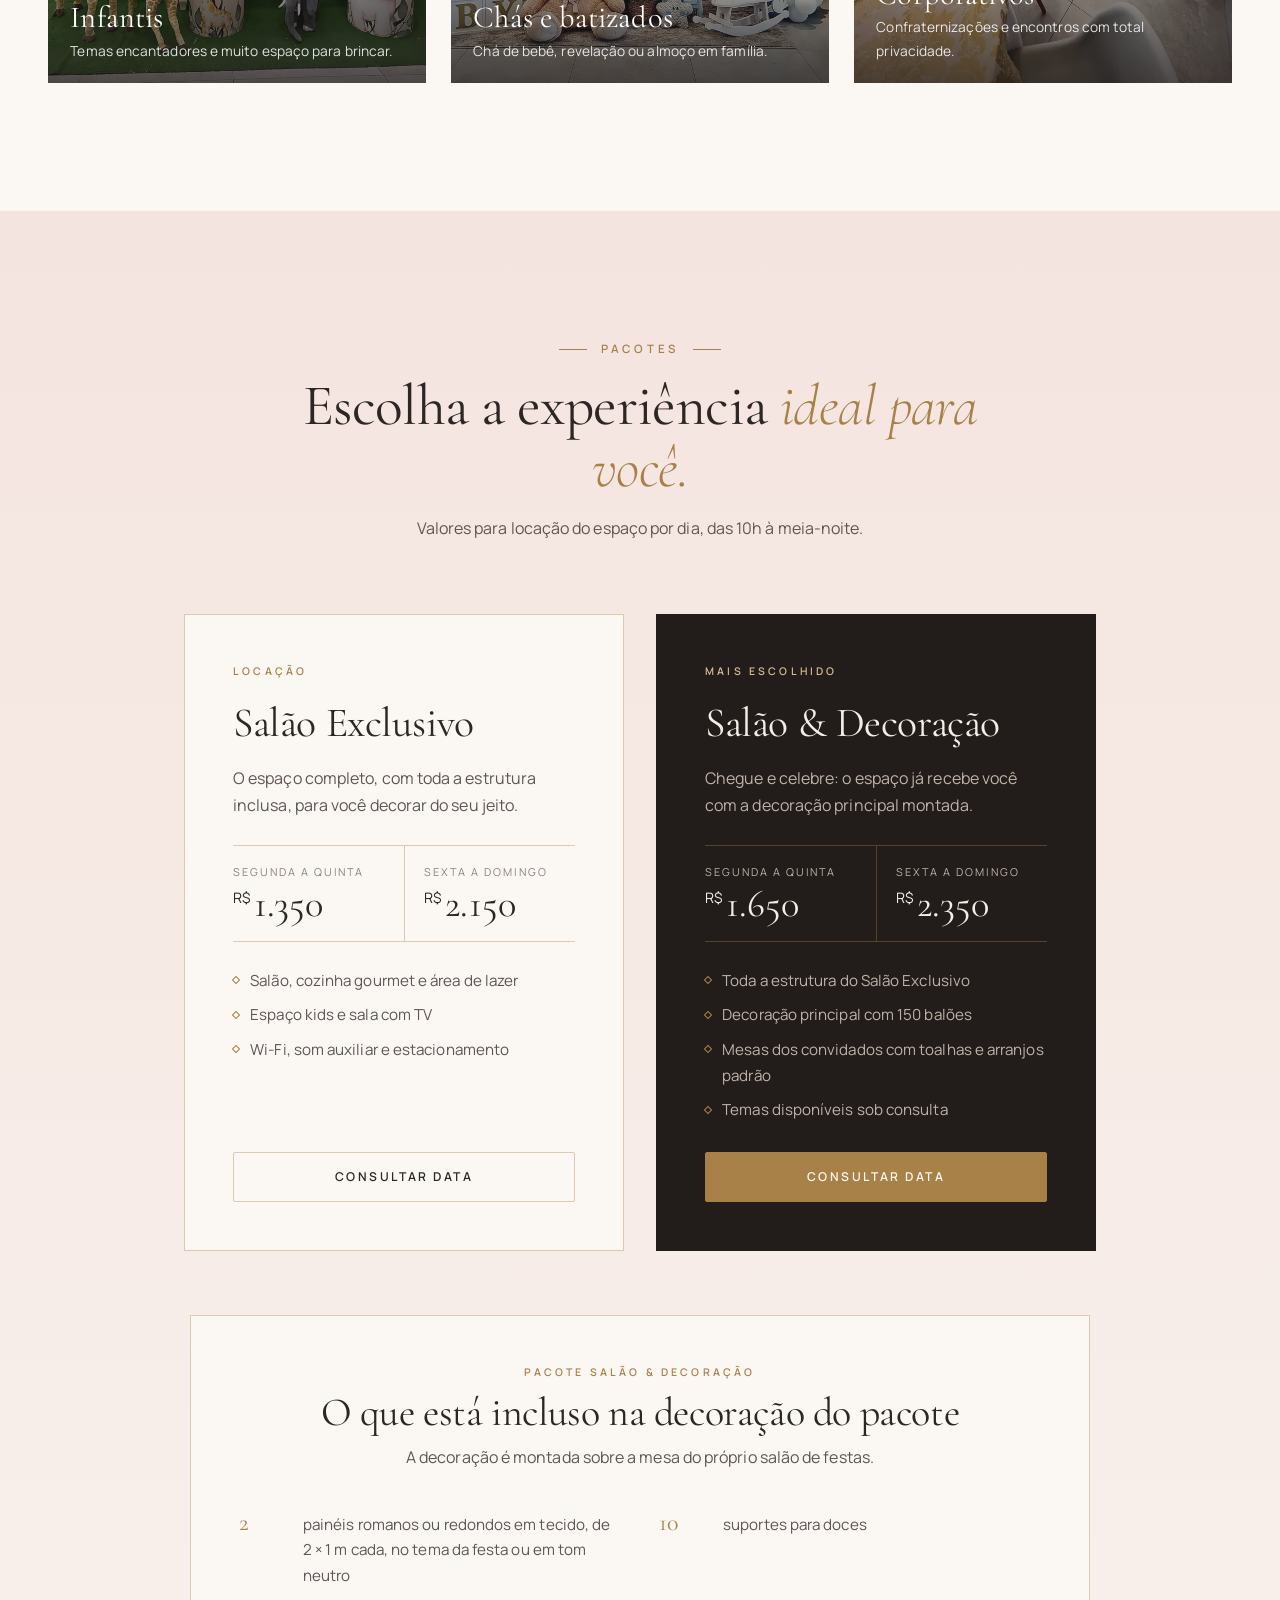
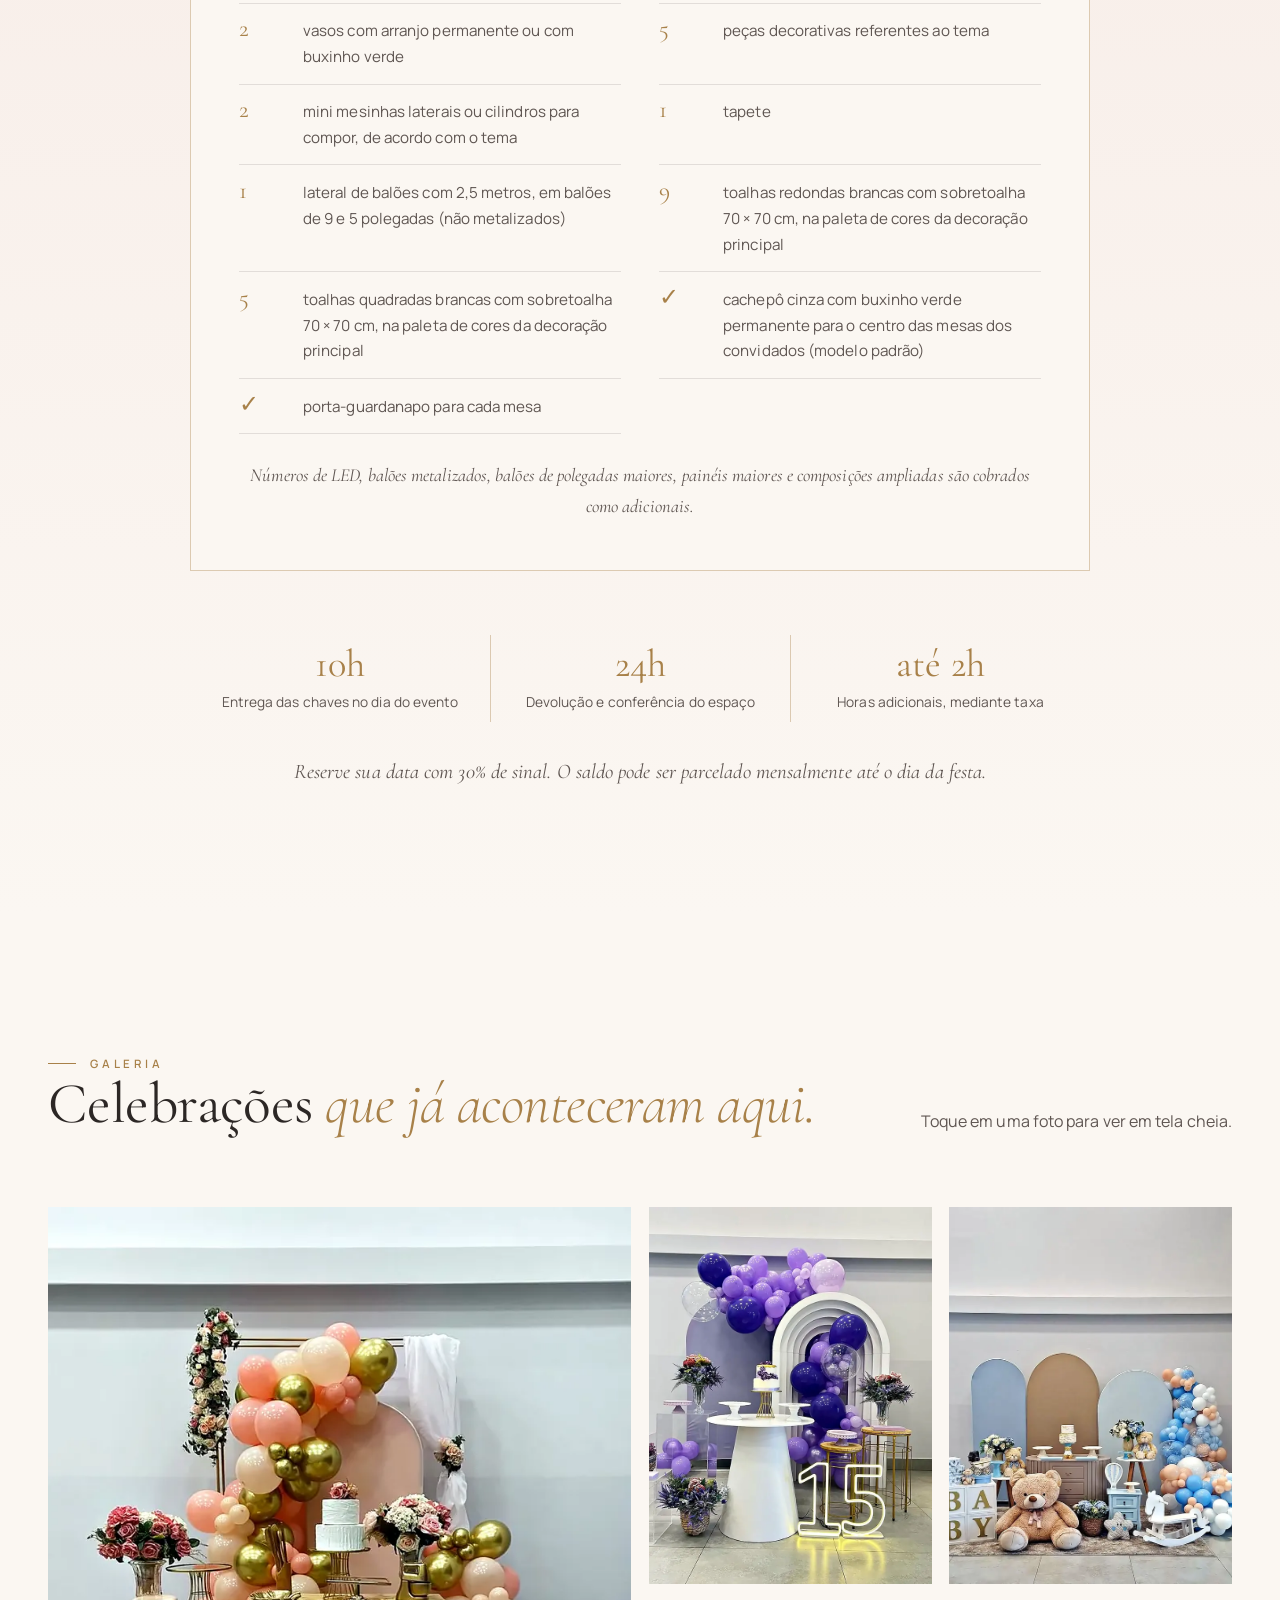
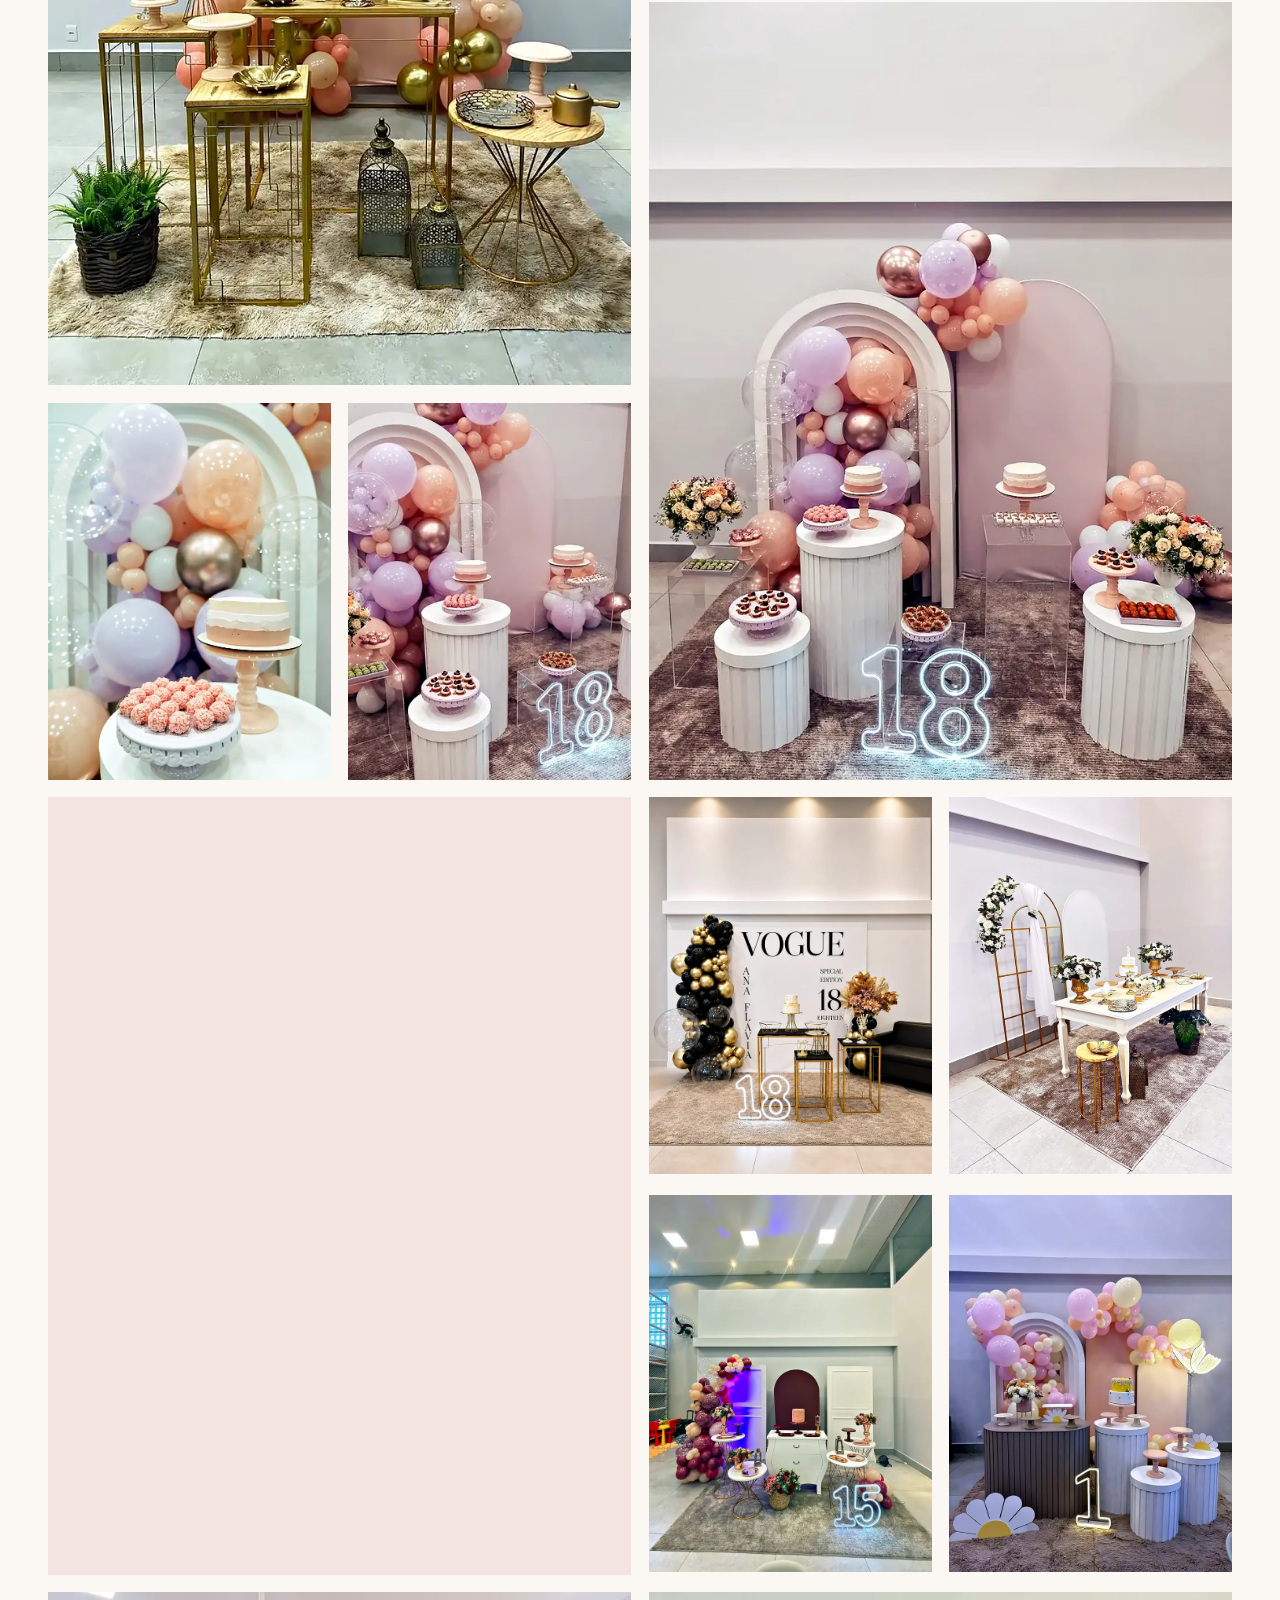
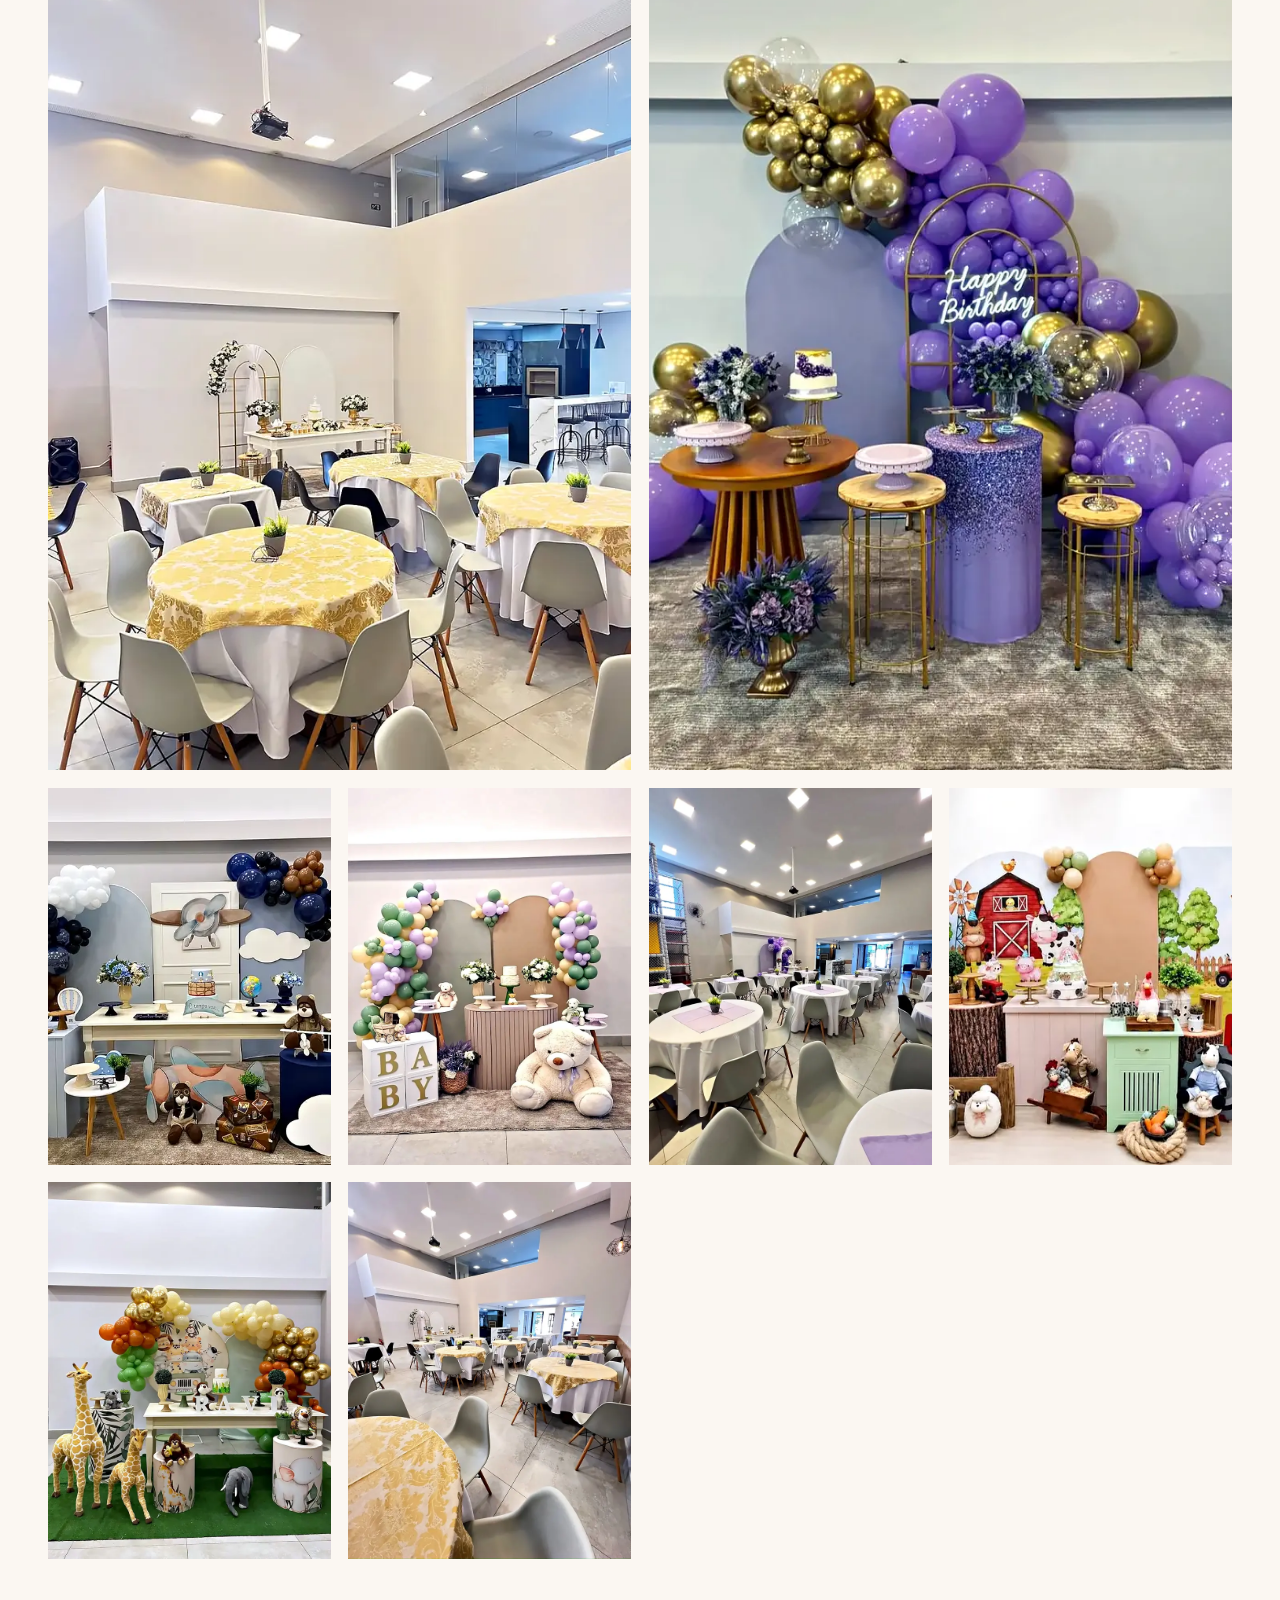
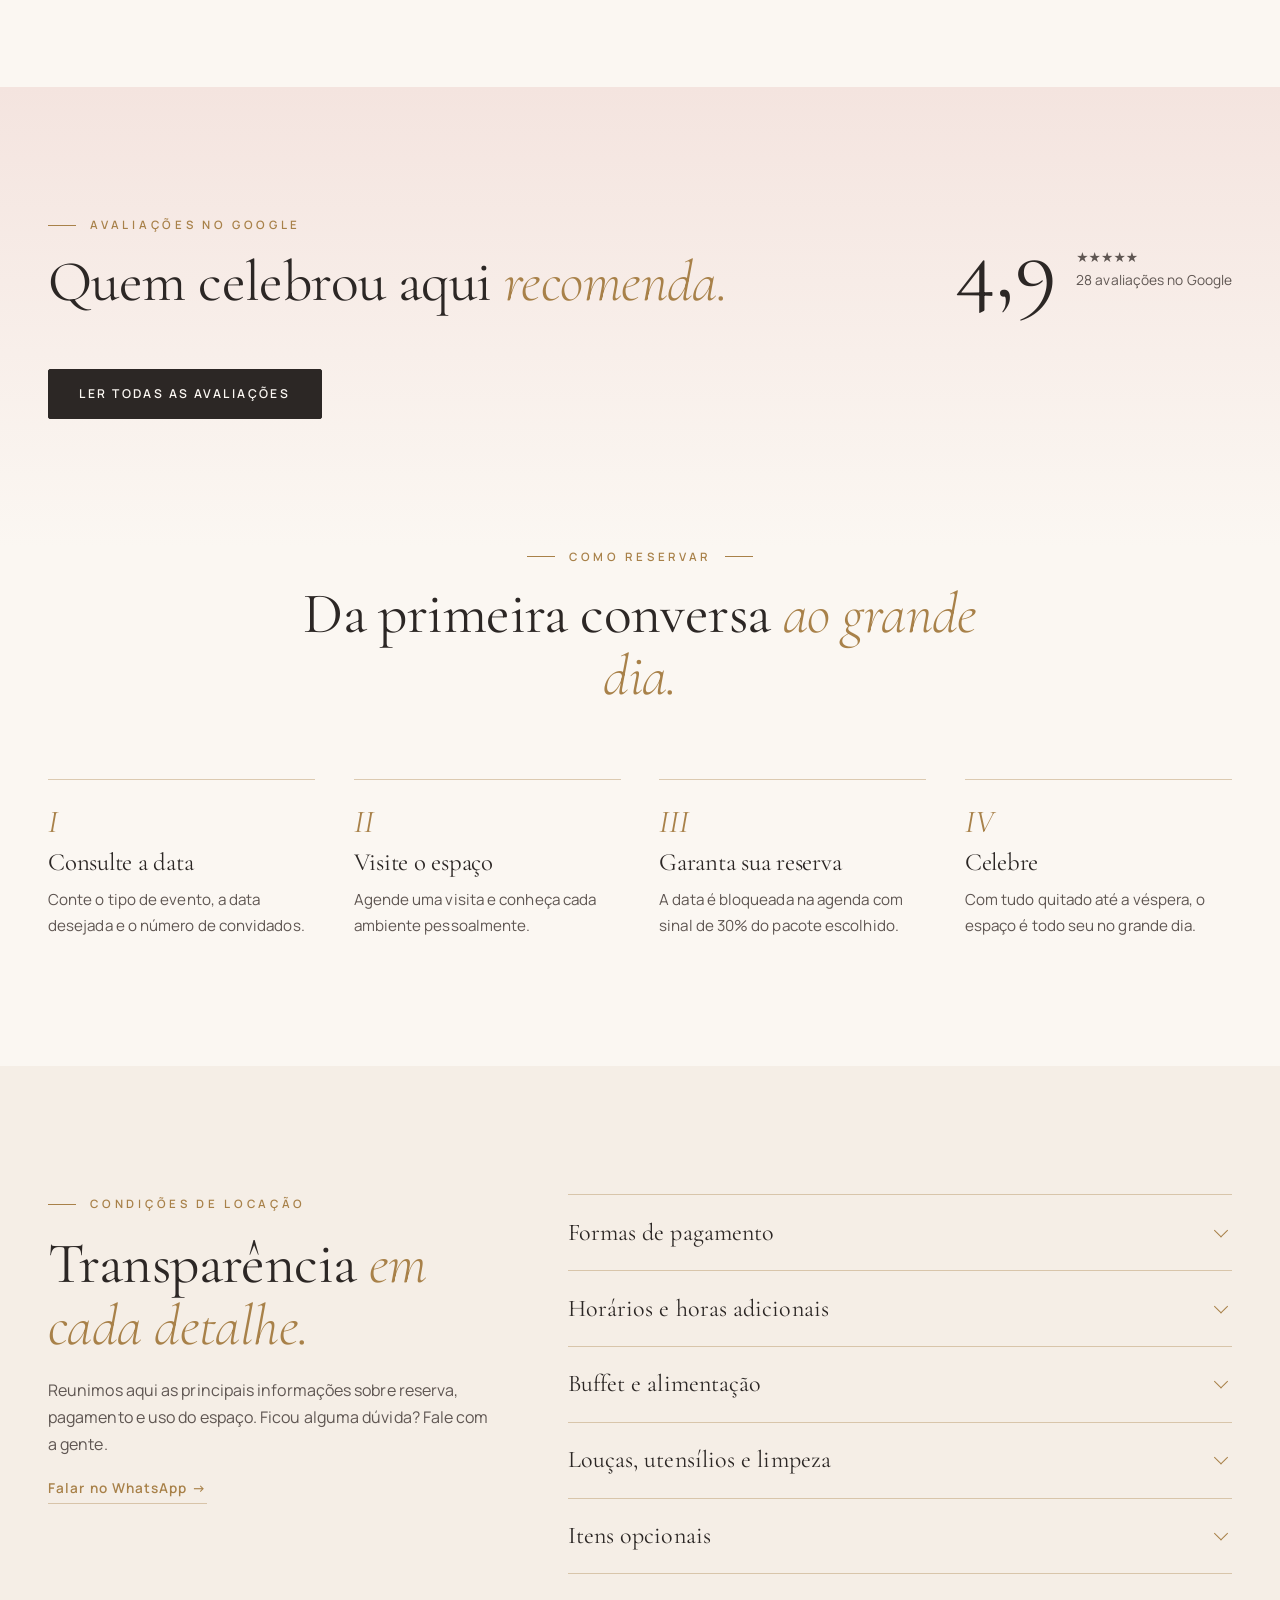
==== commit 06b43d63: "Texto da decoração fiel à cliente e 8 fotos novas - "O que está incluso na decoração do pacote" com " ====
--- a/index.html
+++ b/index.html
@@ -299,11 +299,11 @@
         <h2 id="t-celebracoes" class="reveal">Cada história merece <em>o seu cenário.</em></h2>
       </div>
       <ul class="celeb-grid">
-        <li class="celeb reveal"><a href="#contato" data-evento="Festa de 15 anos"><img decoding="async" loading="lazy" src="assets/img/quinze-anos-720.webp" width="720" height="960" alt="Decoração de 15 anos com balões e neon"><span class="celeb-cap"><b>15 anos</b><span>A noite mais esperada, com espaço para pista, valsa e fotos.</span></span></a></li>
+        <li class="celeb reveal"><a href="#contato" data-evento="Festa de 15 anos"><img decoding="async" loading="lazy" src="assets/img/quinze-lilas-720.webp" width="720" height="960" alt="Festa de 15 anos em lilás com arco em degraus e neon"><span class="celeb-cap"><b>15 anos</b><span>A noite mais esperada, com espaço para pista, valsa e fotos.</span></span></a></li>
         <li class="celeb reveal"><a href="#contato" data-evento="Aniversário"><img decoding="async" loading="lazy" src="assets/img/vogue-18-720.webp" width="720" height="900" alt="Aniversário de 18 anos com tema de revista, balões pretos e dourados"><span class="celeb-cap"><b>Aniversários</b><span>Do primeiro ano aos grandes marcos da vida.</span></span></a></li>
         <li class="celeb reveal"><a href="#contato" data-evento="Casamento"><img decoding="async" loading="lazy" src="assets/img/mesa-casamento-720.webp" width="720" height="960" alt="Mesa branca com arco dourado e arranjos de flores brancas"><span class="celeb-cap"><b>Casamentos e noivados</b><span>Recepções intimistas, só com quem importa.</span></span></a></li>
         <li class="celeb reveal"><a href="#contato" data-evento="Festa infantil"><img decoding="async" loading="lazy" src="assets/img/safari-720.webp" width="720" height="960" alt="Festa infantil com tema safári"><span class="celeb-cap"><b>Infantis</b><span>Temas encantadores e muito espaço para brincar.</span></span></a></li>
-        <li class="celeb reveal"><a href="#contato" data-evento="Chá ou batizado"><img decoding="async" loading="lazy" src="assets/img/cha-bebe.webp" width="900" height="1600" alt="Chá revelação com arco de balões rosa e azul e ursinho"><span class="celeb-cap"><b>Chás e batizados</b><span>Chá de bebê, revelação ou almoço em família.</span></span></a></li>
+        <li class="celeb reveal"><a href="#contato" data-evento="Chá ou batizado"><img decoding="async" loading="lazy" src="assets/img/cha-azul-720.webp" width="720" height="847" alt="Chá de bebê em azul e bege com urso e cubos BABY"><span class="celeb-cap"><b>Chás e batizados</b><span>Chá de bebê, revelação ou almoço em família.</span></span></a></li>
         <li class="celeb reveal"><a href="#contato" data-evento="Evento corporativo"><img decoding="async" loading="lazy" src="assets/img/salao-mesas-720.webp" width="720" height="960" alt="Salão com mesas postas para evento"><span class="celeb-cap"><b>Corporativos</b><span>Confraternizações e encontros com total privacidade.</span></span></a></li>
       </ul>
     </section>
@@ -342,9 +342,9 @@
             </dl>
             <ul class="pack-list">
               <li>Toda a estrutura do Salão Exclusivo</li>
-              <li>Mesa principal decorada com painéis, balões e peças do tema</li>
-              <li>Toalhas, sobretoalhas e centro de mesa para os convidados</li>
-              <li>Temas à sua escolha, conforme disponibilidade</li>
+              <li>Decoração principal com 150 balões</li>
+              <li>Mesas dos convidados com toalhas e arranjos padrão</li>
+              <li>Temas disponíveis sob consulta</li>
             </ul>
             <a class="btn btn-solid btn-block" href="#contato" data-pacote="Salão & Decoração">Consultar data</a>
           </article>
@@ -353,23 +353,23 @@
         <div class="decor-inc reveal">
           <div class="decor-head">
             <p class="pack-tag">Pacote Salão &amp; Decoração</p>
-            <h3>O que a decoração inclui</h3>
-            <p>Montada na mesa principal do salão, no tema ou nas cores que você escolher.</p>
+            <h3>O que está incluso na decoração do pacote</h3>
+            <p>A decoração é montada sobre a mesa do próprio salão de festas.</p>
           </div>
           <ul class="decor-list">
-            <li><b>2</b>painéis romanos ou redondos em tecido, 2 × 1 m cada, no tema ou em tom neutro</li>
+            <li><b>2</b>painéis romanos ou redondos em tecido, de 2 × 1 m cada, no tema da festa ou em tom neutro</li>
             <li><b>10</b>suportes para doces</li>
-            <li><b>2</b>vasos com arranjo permanente ou buxinho verde</li>
-            <li><b>5</b>peças decorativas do tema</li>
-            <li><b>2</b>mesinhas laterais ou cilindros, de acordo com o tema</li>
-            <li><b>1</b>tapete para compor o cenário</li>
-            <li><b>2,5 m</b>de arranjo lateral de balões (9" e 5", não metalizados)</li>
-            <li><b>9</b>toalhas redondas brancas com sobretoalha 70 × 70 cm na paleta da decoração</li>
-            <li><b>5</b>toalhas quadradas brancas com sobretoalha 70 × 70 cm na paleta da decoração</li>
-            <li><b>✓</b>cachepô cinza com buxinho verde no centro de cada mesa de convidados</li>
-            <li><b>✓</b>porta-guardanapo em cada mesa</li>
+            <li><b>2</b>vasos com arranjo permanente ou com buxinho verde</li>
+            <li><b>5</b>peças decorativas referentes ao tema</li>
+            <li><b>2</b>mini mesinhas laterais ou cilindros para compor, de acordo com o tema</li>
+            <li><b>1</b>tapete</li>
+            <li><b>1</b>lateral de balões com 2,5 metros, em balões de 9 e 5 polegadas (não metalizados)</li>
+            <li><b>9</b>toalhas redondas brancas com sobretoalha 70 × 70 cm, na paleta de cores da decoração principal</li>
+            <li><b>5</b>toalhas quadradas brancas com sobretoalha 70 × 70 cm, na paleta de cores da decoração principal</li>
+            <li><b>✓</b>cachepô cinza com buxinho verde permanente para o centro das mesas dos convidados (modelo padrão)</li>
+            <li><b>✓</b>porta-guardanapo para cada mesa</li>
           </ul>
-          <p class="decor-extra">Números em LED, balões metalizados ou maiores, painéis maiores e composições ampliadas podem ser incluídos como adicionais. Consulte os valores.</p>
+          <p class="decor-extra">Números de LED, balões metalizados, balões de polegadas maiores, painéis maiores e composições ampliadas são cobrados como adicionais.</p>
         </div>
 
         <div class="hours reveal">
@@ -391,17 +391,22 @@
         <p class="section-lead reveal">Toque em uma foto para ver em tela cheia.</p>
       </div>
       <div class="gallery-grid">
+        <button class="photo tall reveal" type="button" data-full="assets/img/rose-dourado.webp"><img decoding="async" loading="lazy" src="assets/img/rose-dourado-720.webp" width="720" height="960" alt="Mesa rosé e dourada com arco de flores e lanternas"></button>
+        <button class="photo reveal" type="button" data-full="assets/img/quinze-lilas.webp"><img decoding="async" loading="lazy" src="assets/img/quinze-lilas-720.webp" width="720" height="960" alt="Festa de 15 anos em lilás com arco em degraus e neon"></button>
+        <button class="photo reveal" type="button" data-full="assets/img/cha-azul.webp"><img decoding="async" loading="lazy" src="assets/img/cha-azul-720.webp" width="720" height="847" alt="Chá de bebê em azul e bege com urso e cubos BABY"></button>
         <button class="photo tall reveal" type="button" data-full="assets/img/rose-18.webp"><img decoding="async" loading="lazy" src="assets/img/rose-18-720.webp" srcset="assets/img/rose-18-720.webp 720w, assets/img/rose-18.webp 1066w" sizes="(max-width: 860px) 92vw, 40vw" width="720" height="1081" alt="Mesa de 18 anos com arcos, balões lilás e pêssego e neon"></button>
         <button class="photo reveal" type="button" data-full="assets/img/rose-doces.webp"><img decoding="async" loading="lazy" src="assets/img/rose-doces-720.webp" width="720" height="1081" alt="Detalhe do bolo e dos doces com balões em tons pastel"></button>
         <button class="photo reveal" type="button" data-full="assets/img/rose-18-mesa.webp"><img decoding="async" loading="lazy" src="assets/img/rose-18-mesa-720.webp" width="720" height="480" alt="Composição de 18 anos com cilindros brancos e flores"></button>
         <button class="photo tall reveal" type="button" data-full="assets/img/arco-dourado.webp"><img decoding="async" loading="lazy" src="assets/img/arco-dourado-720.webp" srcset="assets/img/arco-dourado-720.webp 720w, assets/img/arco-dourado.webp 1200w" sizes="(max-width: 860px) 92vw, 40vw" width="720" height="960" alt="Arco dourado com cortina branca, flores e pendentes"></button>
         <button class="photo reveal" type="button" data-full="assets/img/vogue-18.webp"><img decoding="async" loading="lazy" src="assets/img/vogue-18-720.webp" width="720" height="900" alt="Painel de 18 anos com tema de revista"></button>
-        <button class="photo reveal" type="button" data-full="assets/img/borboleta.webp"><img decoding="async" loading="lazy" src="assets/img/borboleta-720.webp" width="720" height="960" alt="Luminária de borboleta e balões em tons pastel"></button>
         <button class="photo reveal" type="button" data-full="assets/img/mesa-casamento.webp"><img decoding="async" loading="lazy" src="assets/img/mesa-casamento-720.webp" width="720" height="960" alt="Mesa de doces com arco dourado e flores brancas"></button>
         <button class="photo reveal" type="button" data-full="assets/img/quinze-anos.webp"><img decoding="async" loading="lazy" src="assets/img/quinze-anos-720.webp" width="720" height="960" alt="Cenário de 15 anos com balões e neon"></button>
         <button class="photo tall reveal" type="button" data-full="assets/img/salao-festa.webp"><img decoding="async" loading="lazy" src="assets/img/salao-festa-720.webp" srcset="assets/img/salao-festa-720.webp 720w, assets/img/salao-festa.webp 1200w" sizes="(max-width: 860px) 92vw, 40vw" width="720" height="960" alt="Salão decorado com toalhas douradas"></button>
-        <button class="photo reveal" type="button" data-full="assets/img/jardim.webp"><img decoding="async" loading="lazy" src="assets/img/jardim-720.webp" width="720" height="960" alt="Festa com tema jardim encantado em tons pastel"></button>
-        <button class="photo reveal" type="button" data-full="assets/img/bosque.webp"><img decoding="async" loading="lazy" src="assets/img/bosque-720.webp" width="720" height="960" alt="Festa de um ano com tema bosque encantado"></button>
+        <button class="photo reveal" type="button" data-full="assets/img/margaridas.webp"><img decoding="async" loading="lazy" src="assets/img/margaridas-720.webp" width="720" height="960" alt="Primeiro aniversário com margaridas e borboleta iluminada"></button>
+        <button class="photo tall reveal" type="button" data-full="assets/img/lilas-dourado.webp"><img decoding="async" loading="lazy" src="assets/img/lilas-dourado-720.webp" width="720" height="849" alt="Mesa lilás e dourada com neon Happy Birthday"></button>
+        <button class="photo reveal" type="button" data-full="assets/img/aviaozinho.webp"><img decoding="async" loading="lazy" src="assets/img/aviaozinho-720.webp" width="720" height="540" alt="Festa de 1 ano com tema aviãozinho em azul e marrom"></button>
+        <button class="photo reveal" type="button" data-full="assets/img/cha-lilas.webp"><img decoding="async" loading="lazy" src="assets/img/cha-lilas-720.webp" width="720" height="1280" alt="Chá de bebê em lilás e verde com urso branco"></button>
+        <button class="photo reveal" type="button" data-full="assets/img/salao-montado.webp"><img decoding="async" loading="lazy" src="assets/img/salao-montado-720.webp" width="720" height="960" alt="Salão com mesas postas em branco e lilás"></button>
         <button class="photo reveal" type="button" data-full="assets/img/fazendinha.webp"><img decoding="async" loading="lazy" src="assets/img/fazendinha-720.webp" width="720" height="465" alt="Festa infantil com tema fazendinha, trator e celeiro"></button>
         <button class="photo reveal" type="button" data-full="assets/img/safari.webp"><img decoding="async" loading="lazy" src="assets/img/safari-720.webp" width="720" height="960" alt="Festa infantil com tema safári"></button>
         <button class="photo reveal" type="button" data-full="assets/img/salao-mesas.webp"><img decoding="async" loading="lazy" src="assets/img/salao-mesas-720.webp" width="720" height="960" alt="Mesas postas com toalhas adamascadas"></button>
@@ -493,7 +498,7 @@
           </details>
           <details class="reveal">
             <summary>Fornecedores externos</summary>
-            <p>Você pode contratar os fornecedores de sua preferência. Toda a montagem e a retirada devem acontecer dentro do horário da sua locação, no mesmo dia, pois nada pode permanecer no salão para o dia seguinte.</p>
+            <p>Você pode trazer os fornecedores de sua preferência. Tudo precisa chegar e ser retirado dentro do período em que você está com o salão: nada pode ficar para o dia seguinte.</p>
           </details>
           <details class="reveal">
             <summary>Cuidados com o espaço</summary>
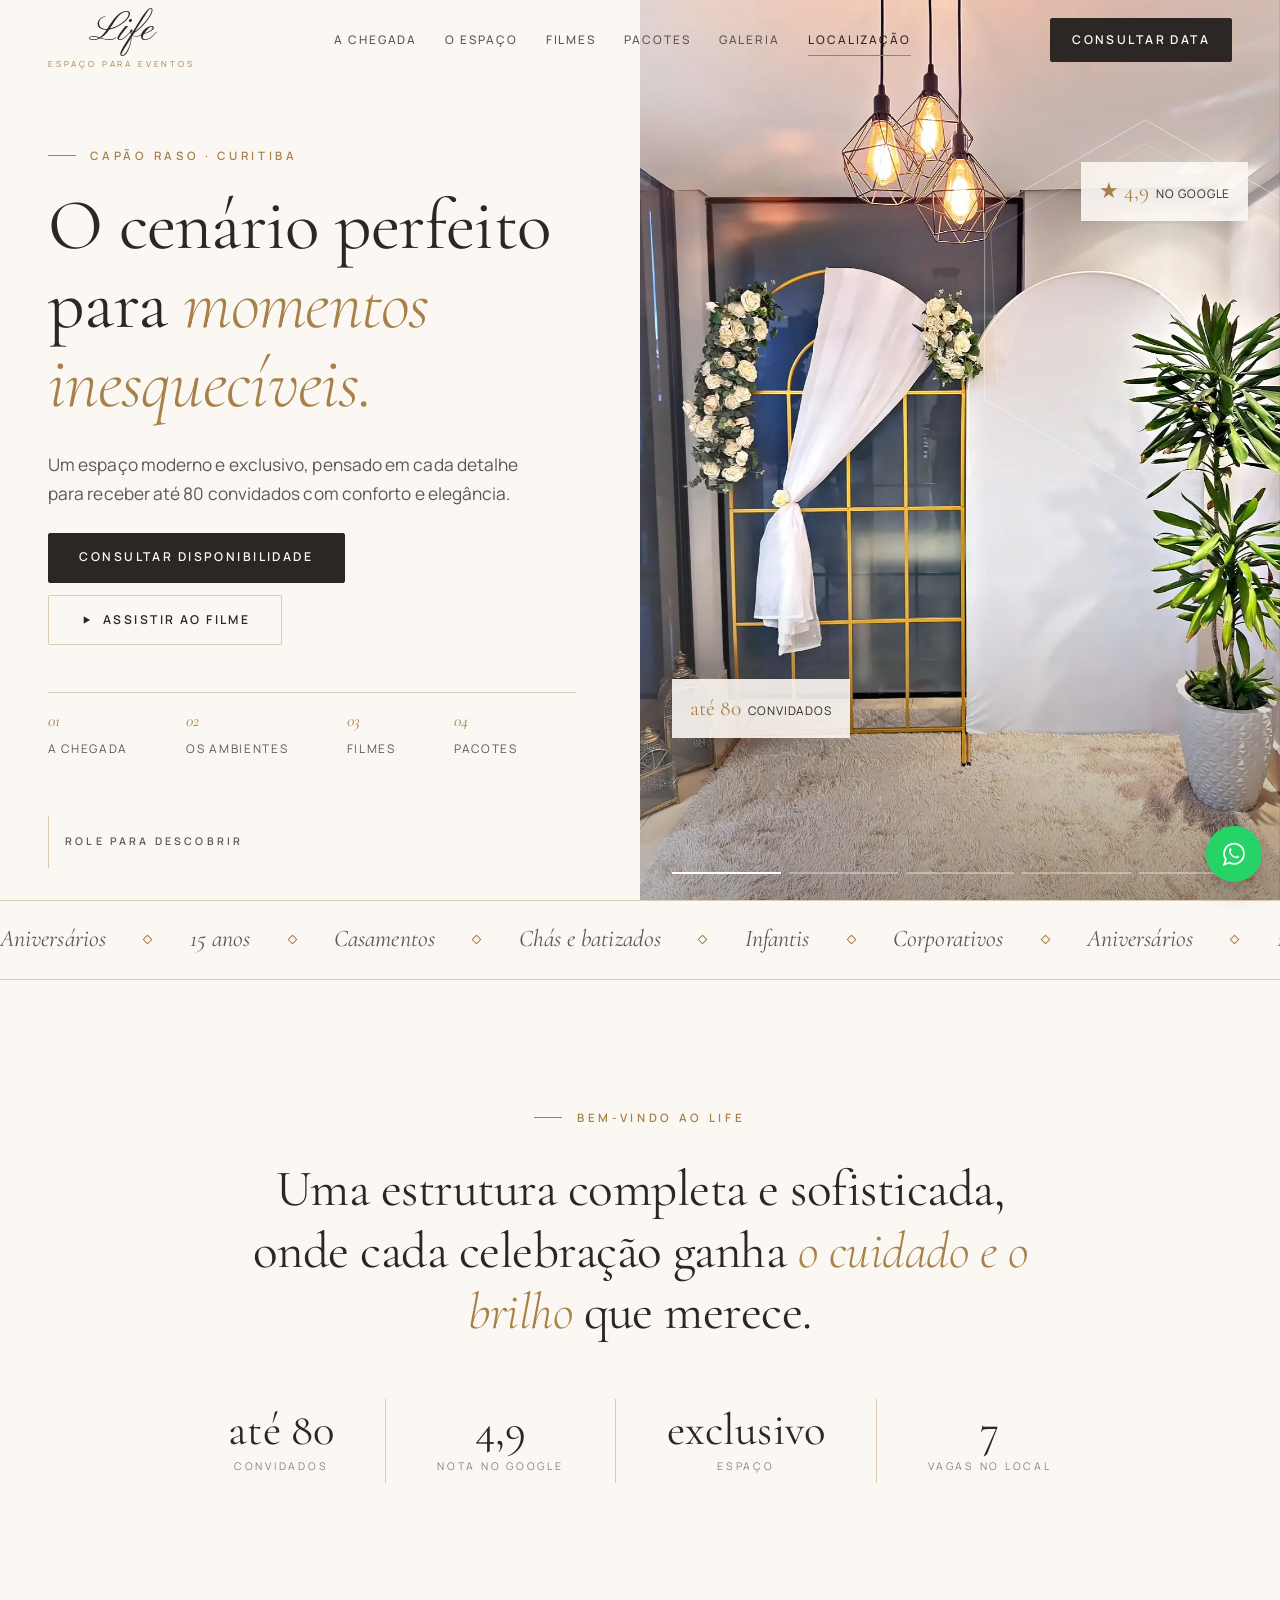
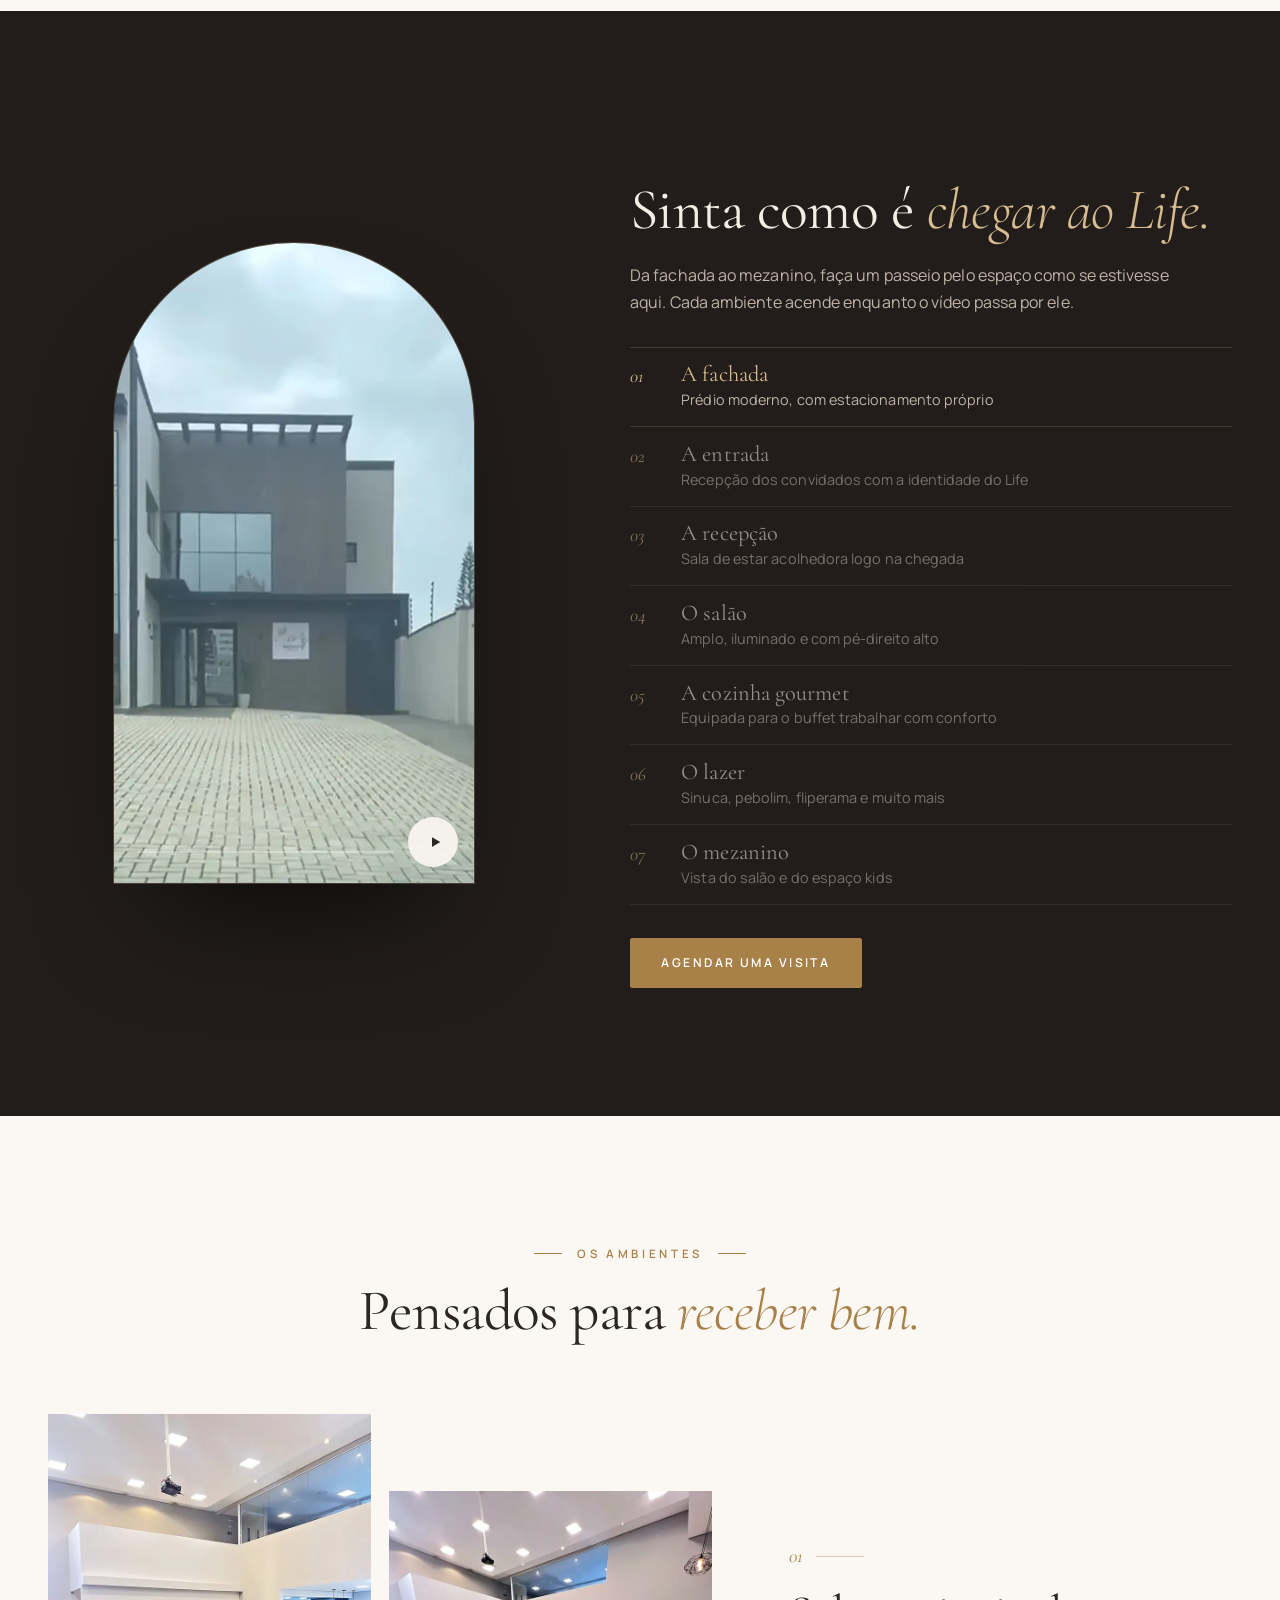
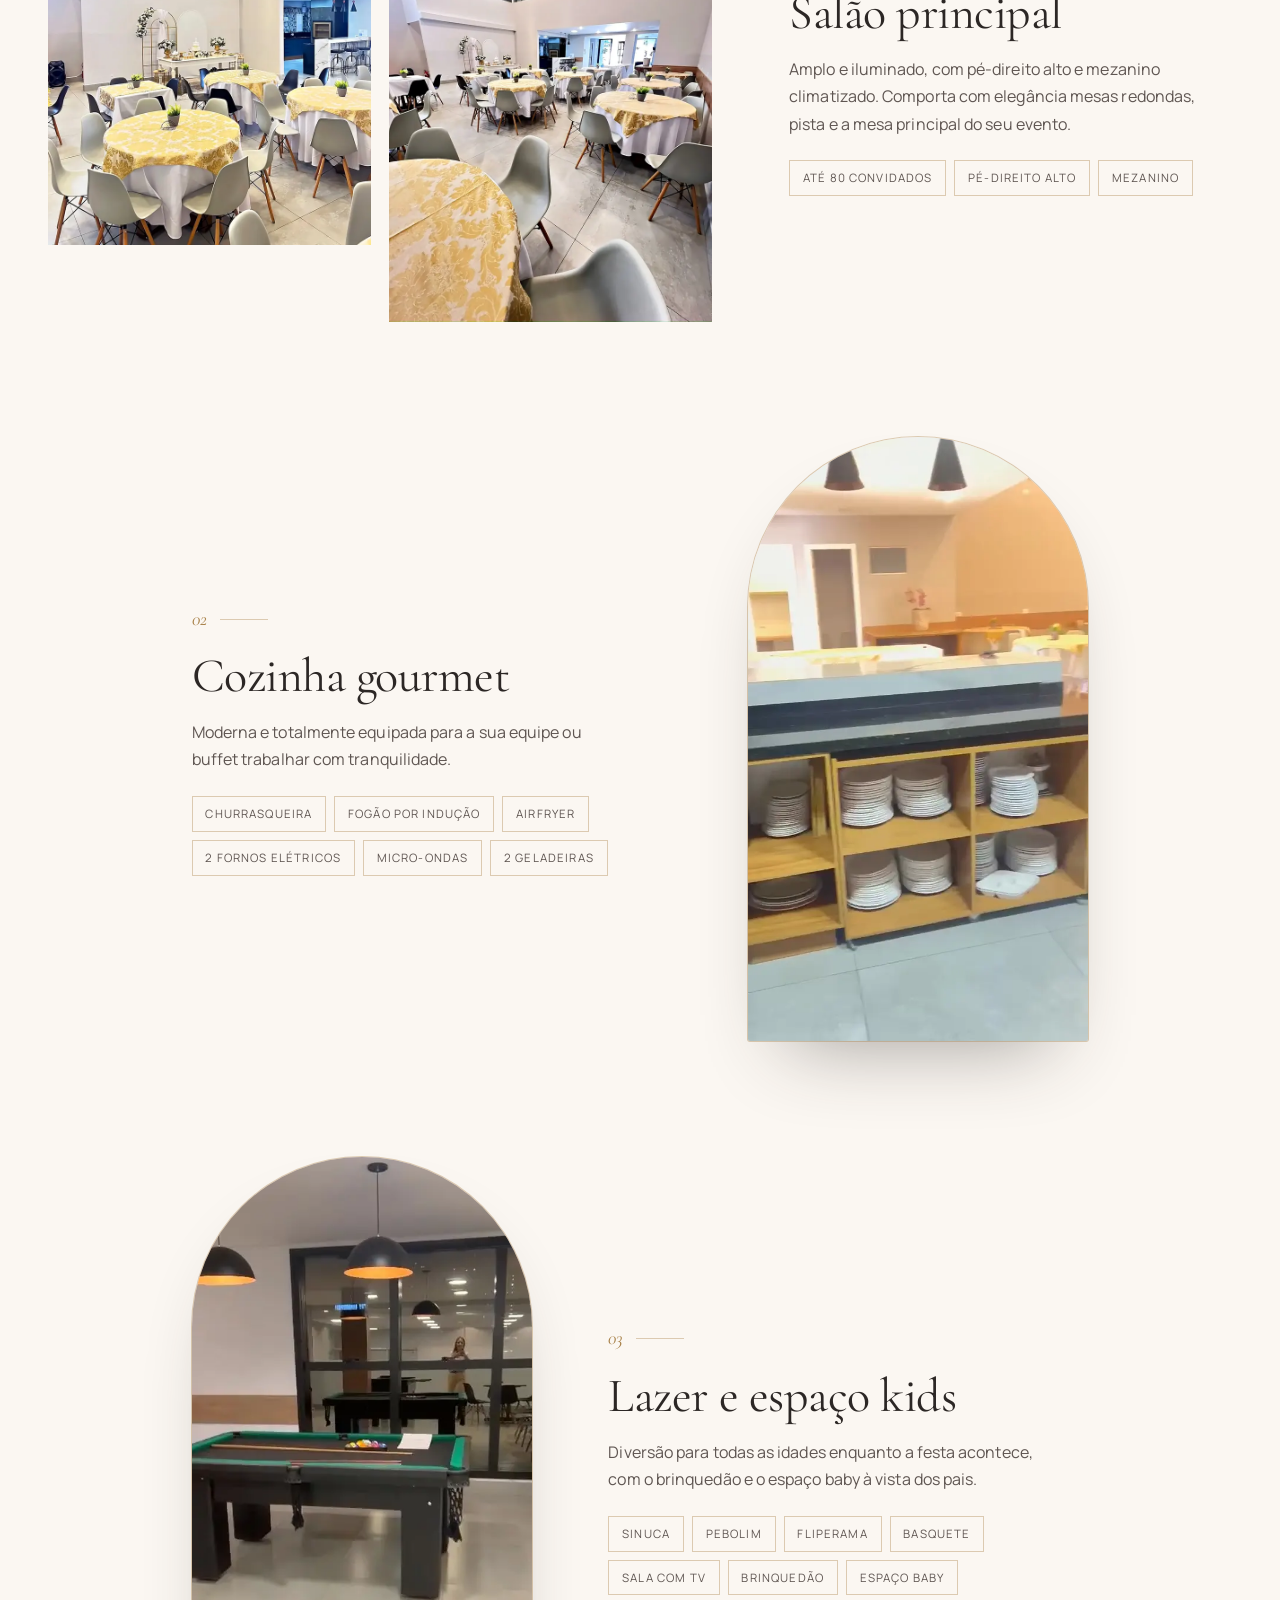
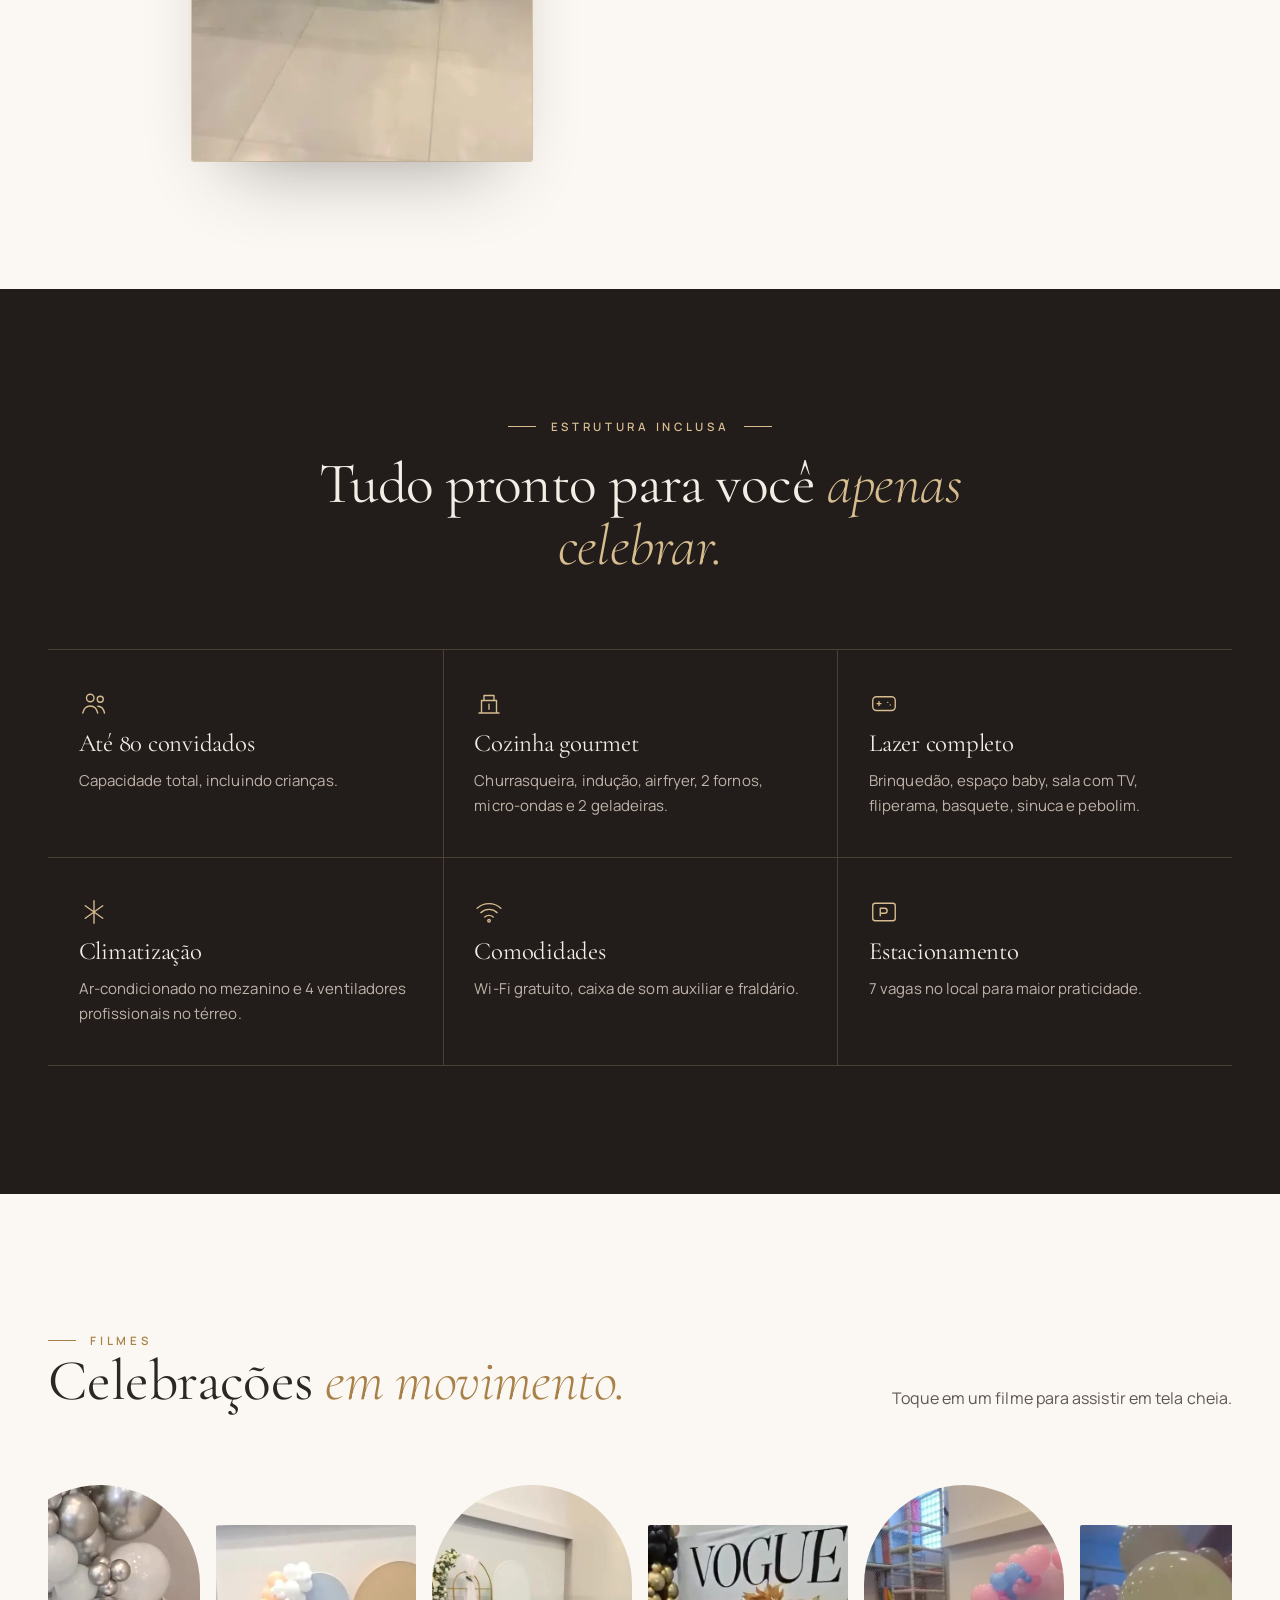
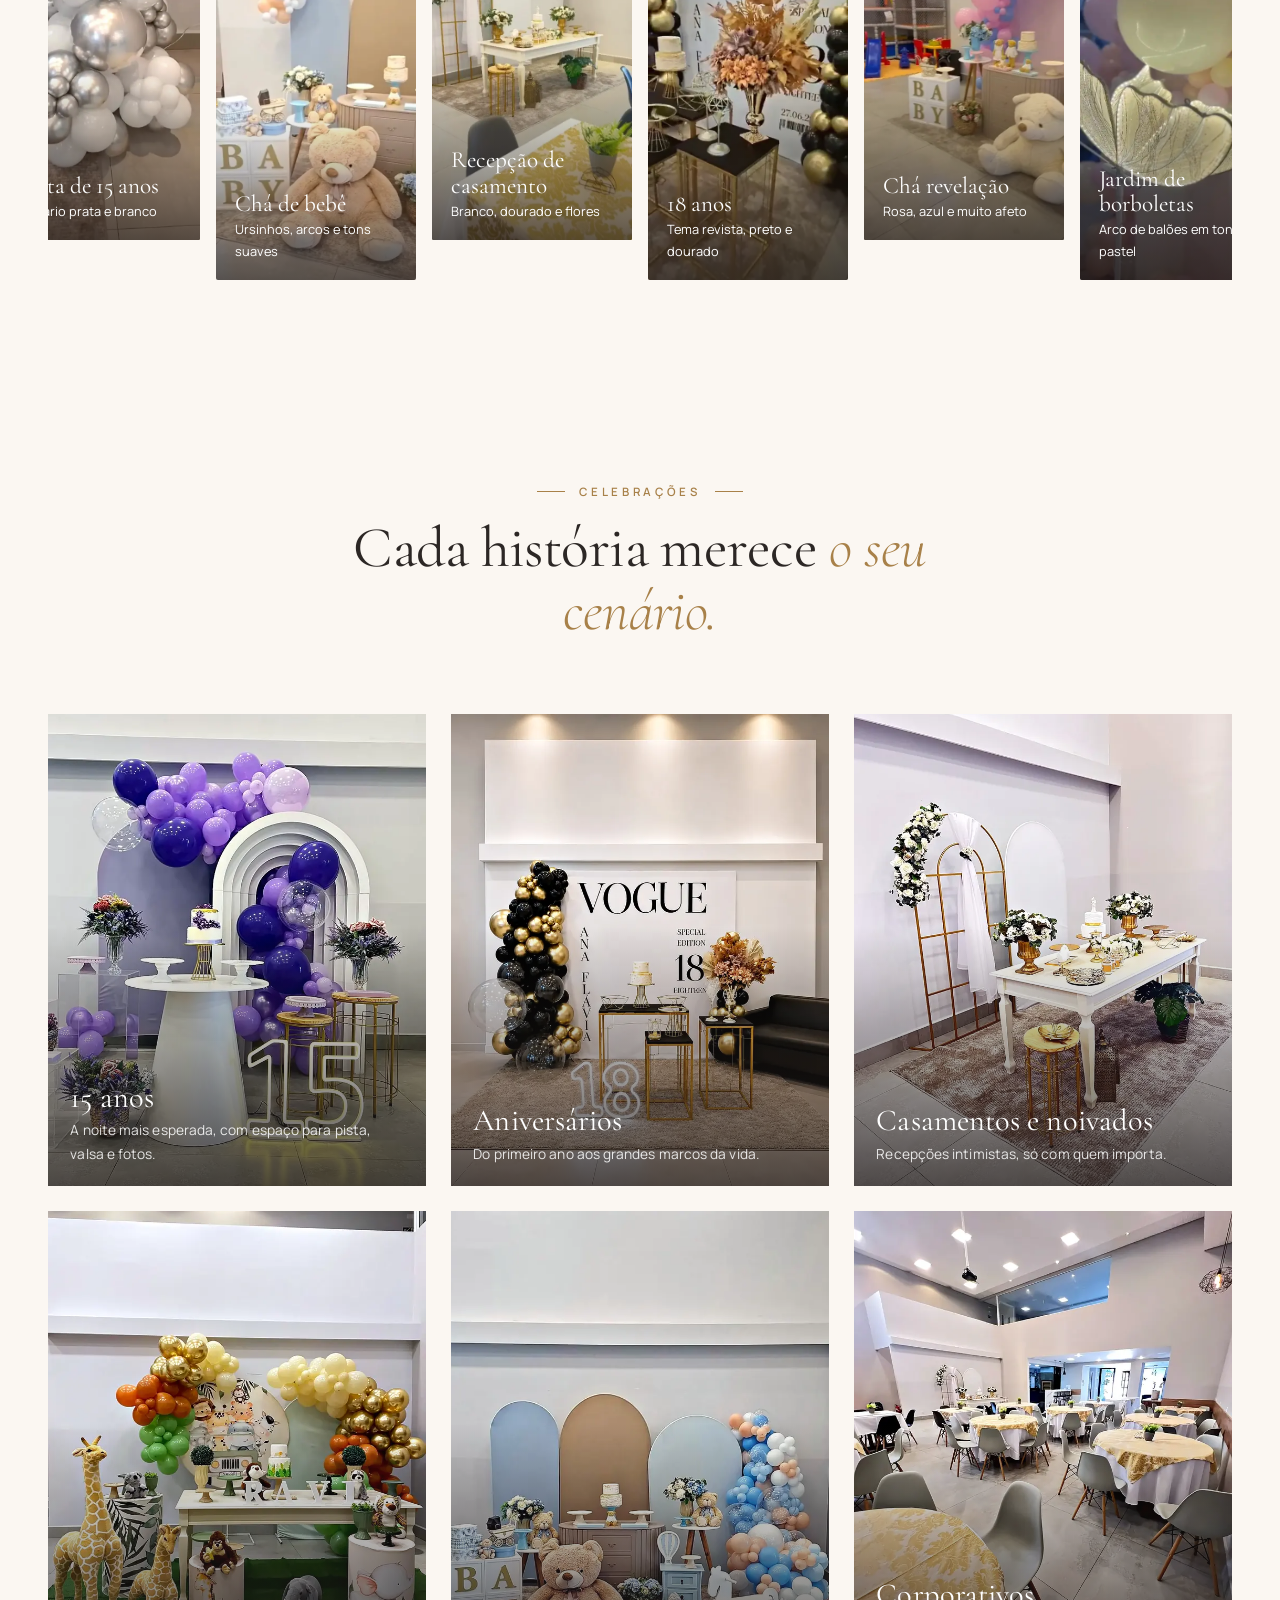
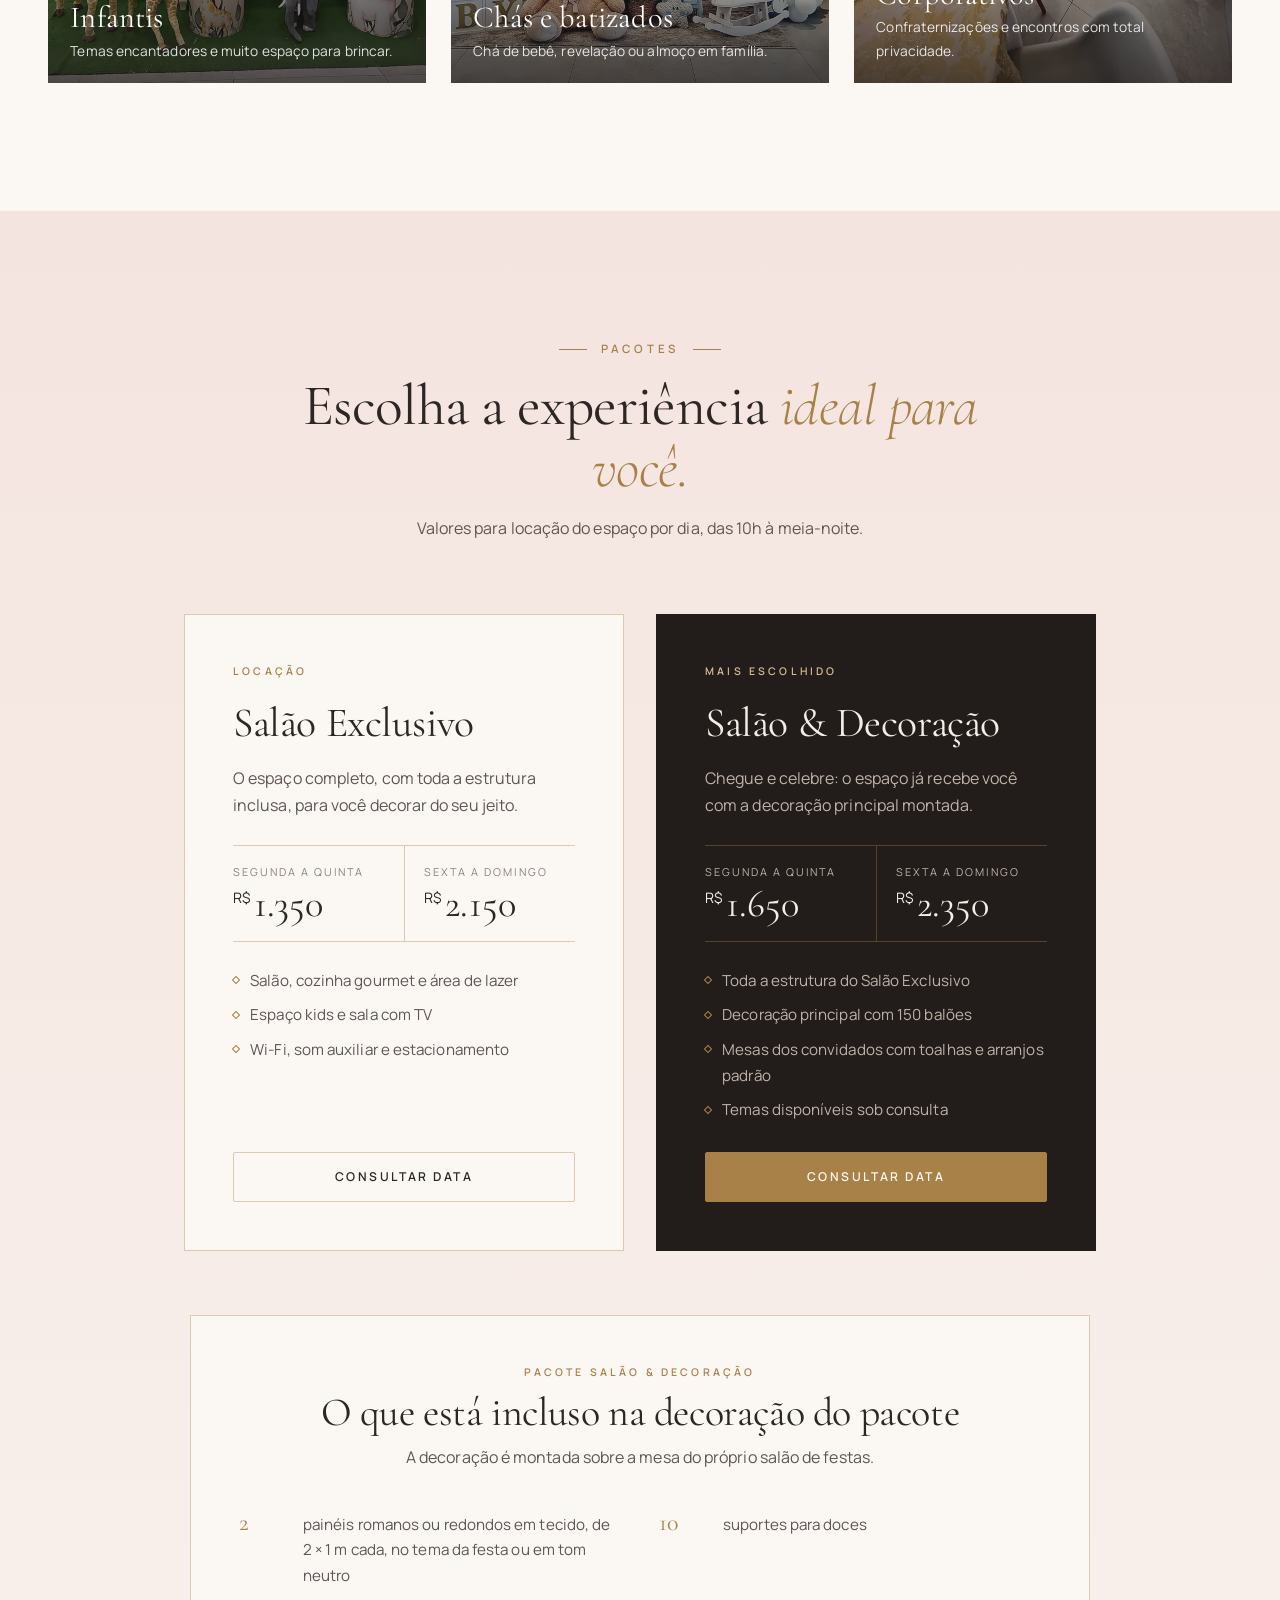
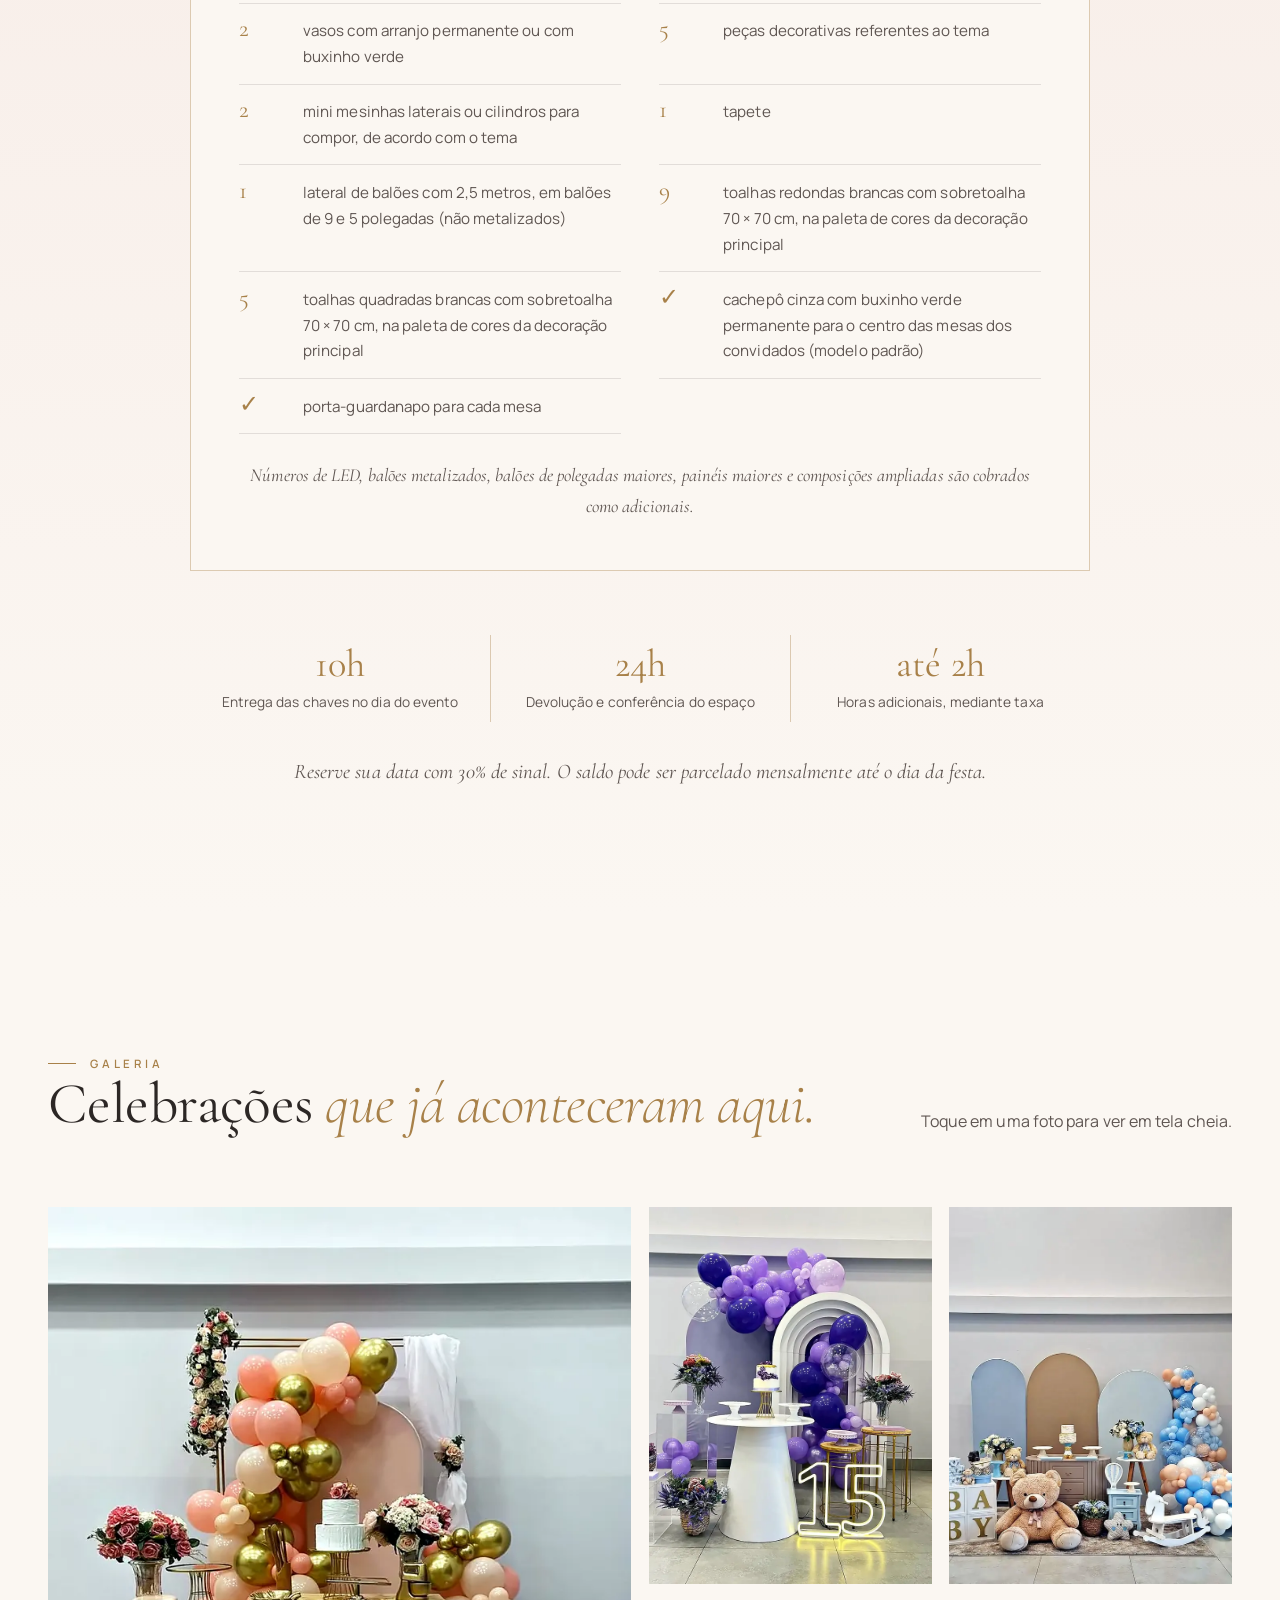
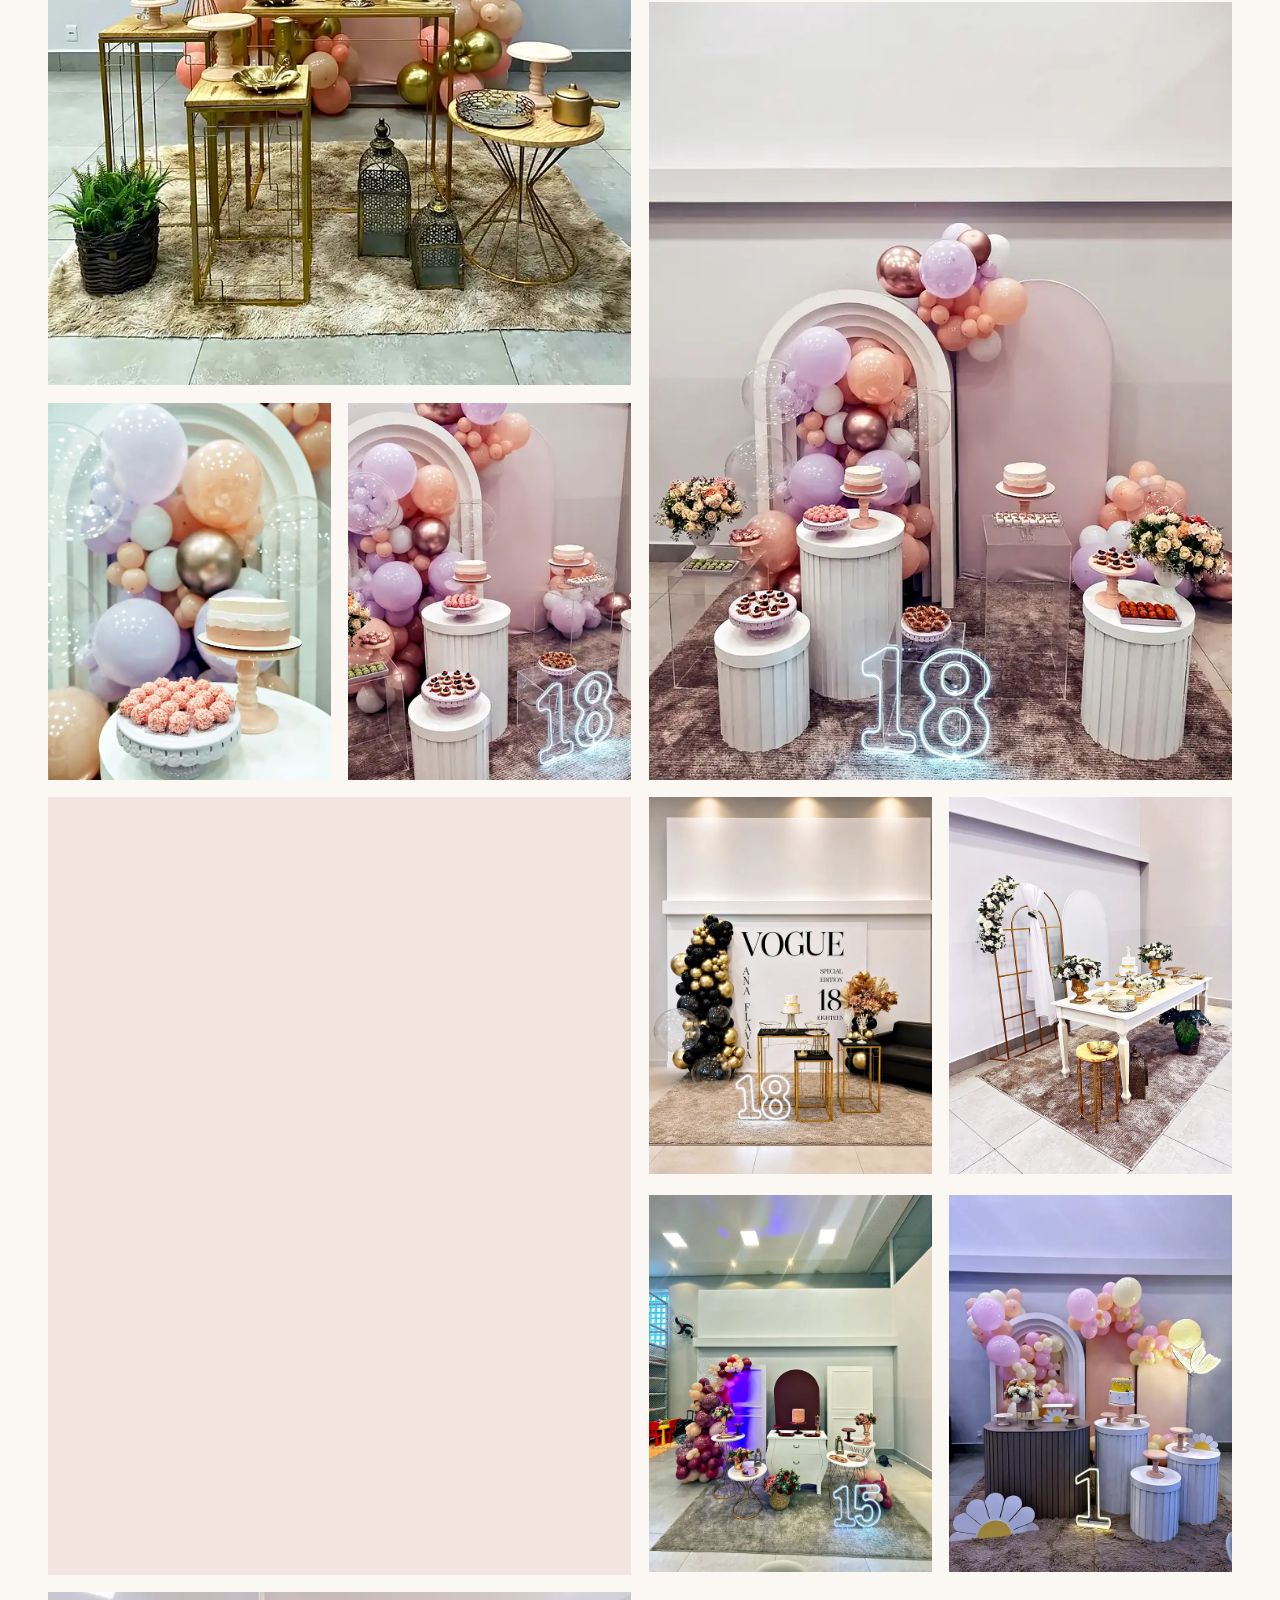
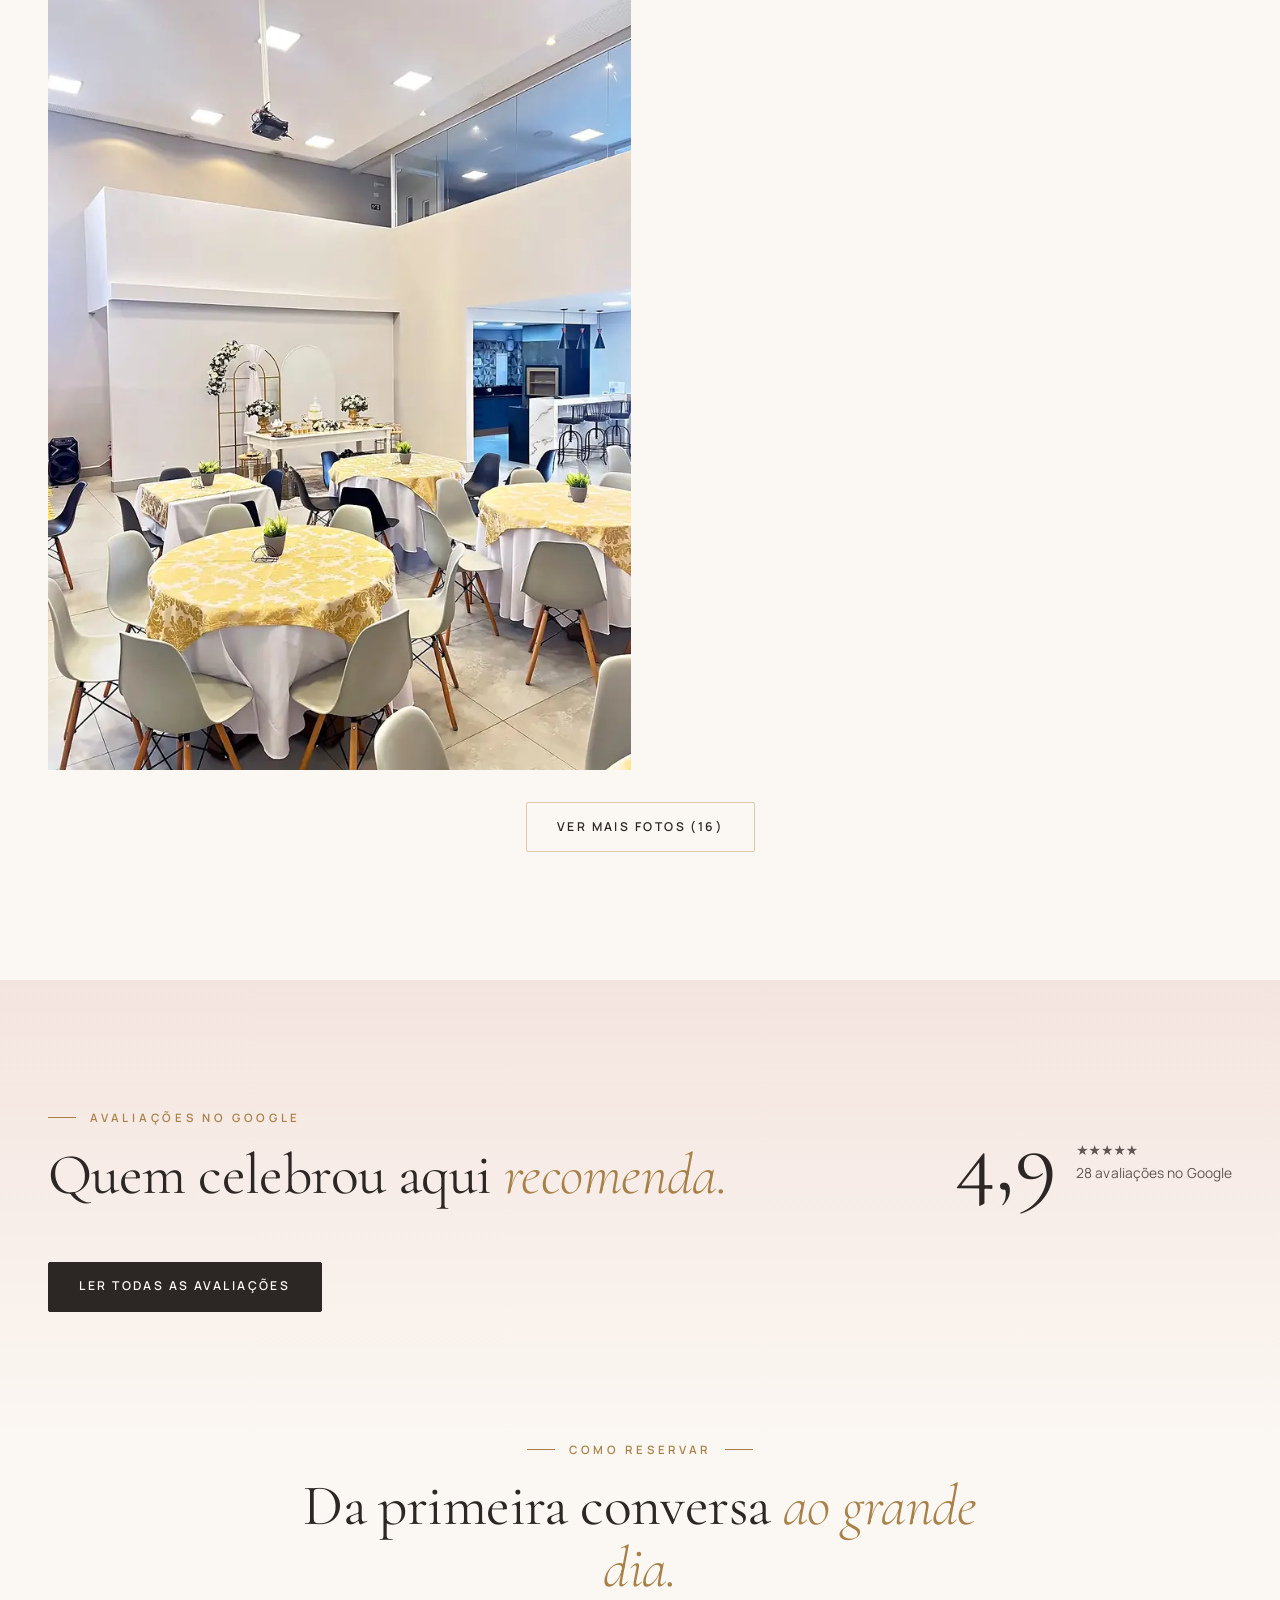
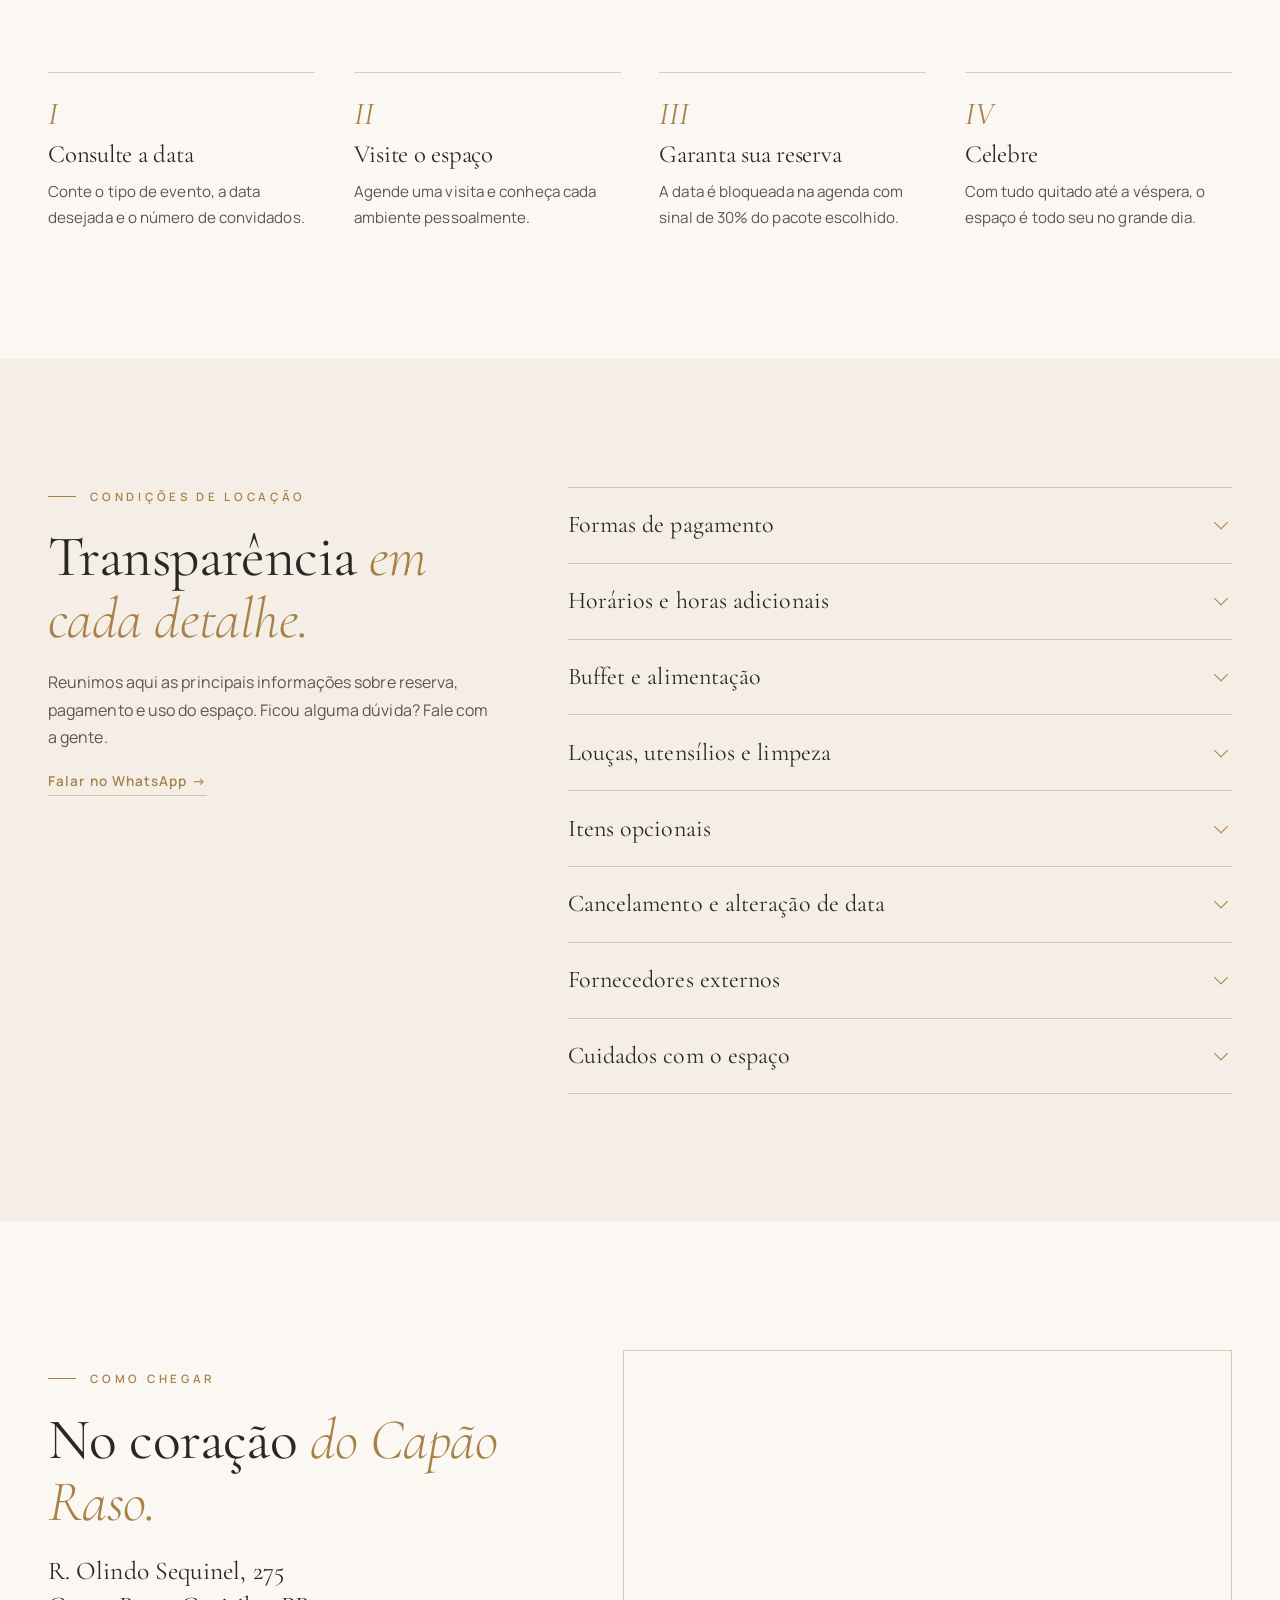
==== commit bc3ab07b: "Galeria com mais 9 fotos nítidas e botão "Ver mais fotos" - 9 fotos aprovadas no corte em tamanho re" ====
--- a/index.html
+++ b/index.html
@@ -410,7 +410,17 @@
         <button class="photo reveal" type="button" data-full="assets/img/fazendinha.webp"><img decoding="async" loading="lazy" src="assets/img/fazendinha-720.webp" width="720" height="465" alt="Festa infantil com tema fazendinha, trator e celeiro"></button>
         <button class="photo reveal" type="button" data-full="assets/img/safari.webp"><img decoding="async" loading="lazy" src="assets/img/safari-720.webp" width="720" height="960" alt="Festa infantil com tema safári"></button>
         <button class="photo reveal" type="button" data-full="assets/img/salao-mesas.webp"><img decoding="async" loading="lazy" src="assets/img/salao-mesas-720.webp" width="720" height="960" alt="Mesas postas com toalhas adamascadas"></button>
-      </div>
+        <button class="photo reveal" type="button" data-full="assets/img/quatorze-lilas.webp"><img decoding="async" loading="lazy" src="assets/img/quatorze-lilas-720.webp" width="720" height="831" alt="Aniversário de 14 anos em lilás com neon"></button>
+        <button class="photo reveal" type="button" data-full="assets/img/roxo-branco.webp"><img decoding="async" loading="lazy" src="assets/img/roxo-branco-720.webp" width="720" height="960" alt="Mesa em roxo e branco com cômoda e flores"></button>
+        <button class="photo reveal" type="button" data-full="assets/img/rosa-verde.webp"><img decoding="async" loading="lazy" src="assets/img/rosa-verde-720.webp" width="720" height="540" alt="Mesa rosa, verde e dourada com arranjos de flores"></button>
+        <button class="photo reveal" type="button" data-full="assets/img/wish.webp"><img decoding="async" loading="lazy" src="assets/img/wish-720.webp" width="720" height="662" alt="Festa infantil com tema Wish em lilás e amarelo"></button>
+        <button class="photo reveal" type="button" data-full="assets/img/safari-girafas.webp"><img decoding="async" loading="lazy" src="assets/img/safari-girafas-720.webp" width="720" height="960" alt="Festa safári com girafas e balões em verde e laranja"></button>
+        <button class="photo reveal" type="button" data-full="assets/img/minnie.webp"><img decoding="async" loading="lazy" src="assets/img/minnie-720.webp" width="720" height="960" alt="Aniversário de 2 anos com tema Minnie em rosa"></button>
+        <button class="photo reveal" type="button" data-full="assets/img/verde-dourado.webp"><img decoding="async" loading="lazy" src="assets/img/verde-dourado-720.webp" width="720" height="405" alt="Aniversário em verde e dourado com neon Happy Birthday"></button>
+        <button class="photo reveal" type="button" data-full="assets/img/rock.webp"><img decoding="async" loading="lazy" src="assets/img/rock-720.webp" width="720" height="960" alt="Festa com tema rock em preto e dourado"></button>
+        <button class="photo reveal" type="button" data-full="assets/img/patrulha.webp"><img decoding="async" loading="lazy" src="assets/img/patrulha-720.webp" width="720" height="331" alt="Festa infantil com tema Patrulha Canina em tons pastel"></button>
+      </div>
+      <div class="gallery-more"><button class="btn btn-ghost" type="button" data-more>Ver mais fotos</button></div>
     </section>
 
     <!-- ===================== AVALIAÇÕES ===================== -->
--- a/assets/css/style.css
+++ b/assets/css/style.css
@@ -389,6 +389,10 @@
 .photo:hover::after { opacity: 1; transform: none; }
 @media (max-width: 860px) { .gallery-grid { grid-template-columns: 1fr 1fr; } }
 
+.js .gallery-grid:not(.is-open) .photo:nth-child(n+13) { display: none; }
+.gallery-more { display: flex; justify-content: center; margin-top: 2rem; }
+.gallery-grid.is-open + .gallery-more { display: none; }
+
 /* ---------- Avaliações ---------- */
 .reviews-head { display: flex; flex-wrap: wrap; justify-content: space-between; align-items: end; gap: 2rem; margin-bottom: clamp(2rem, 5vw, 3.5rem); }
 .reviews-head > div:first-child { display: grid; gap: 1rem; }
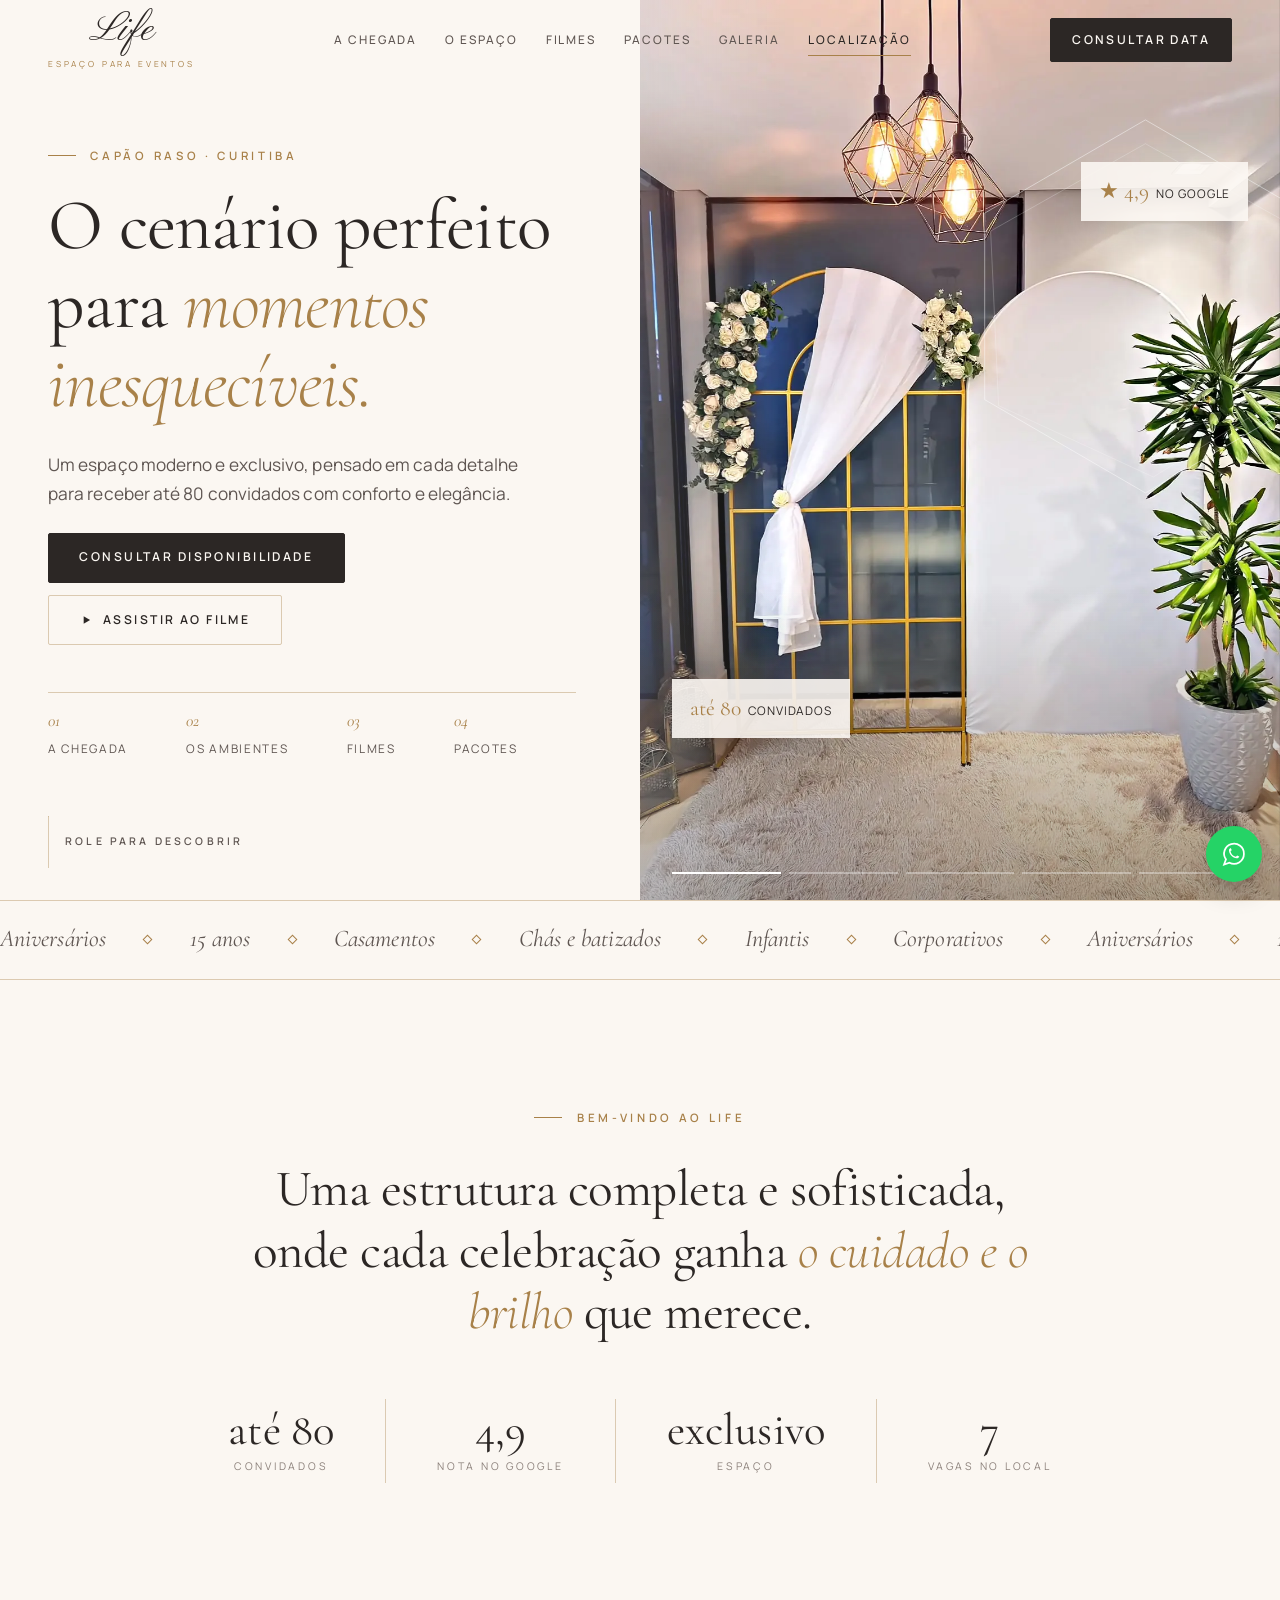
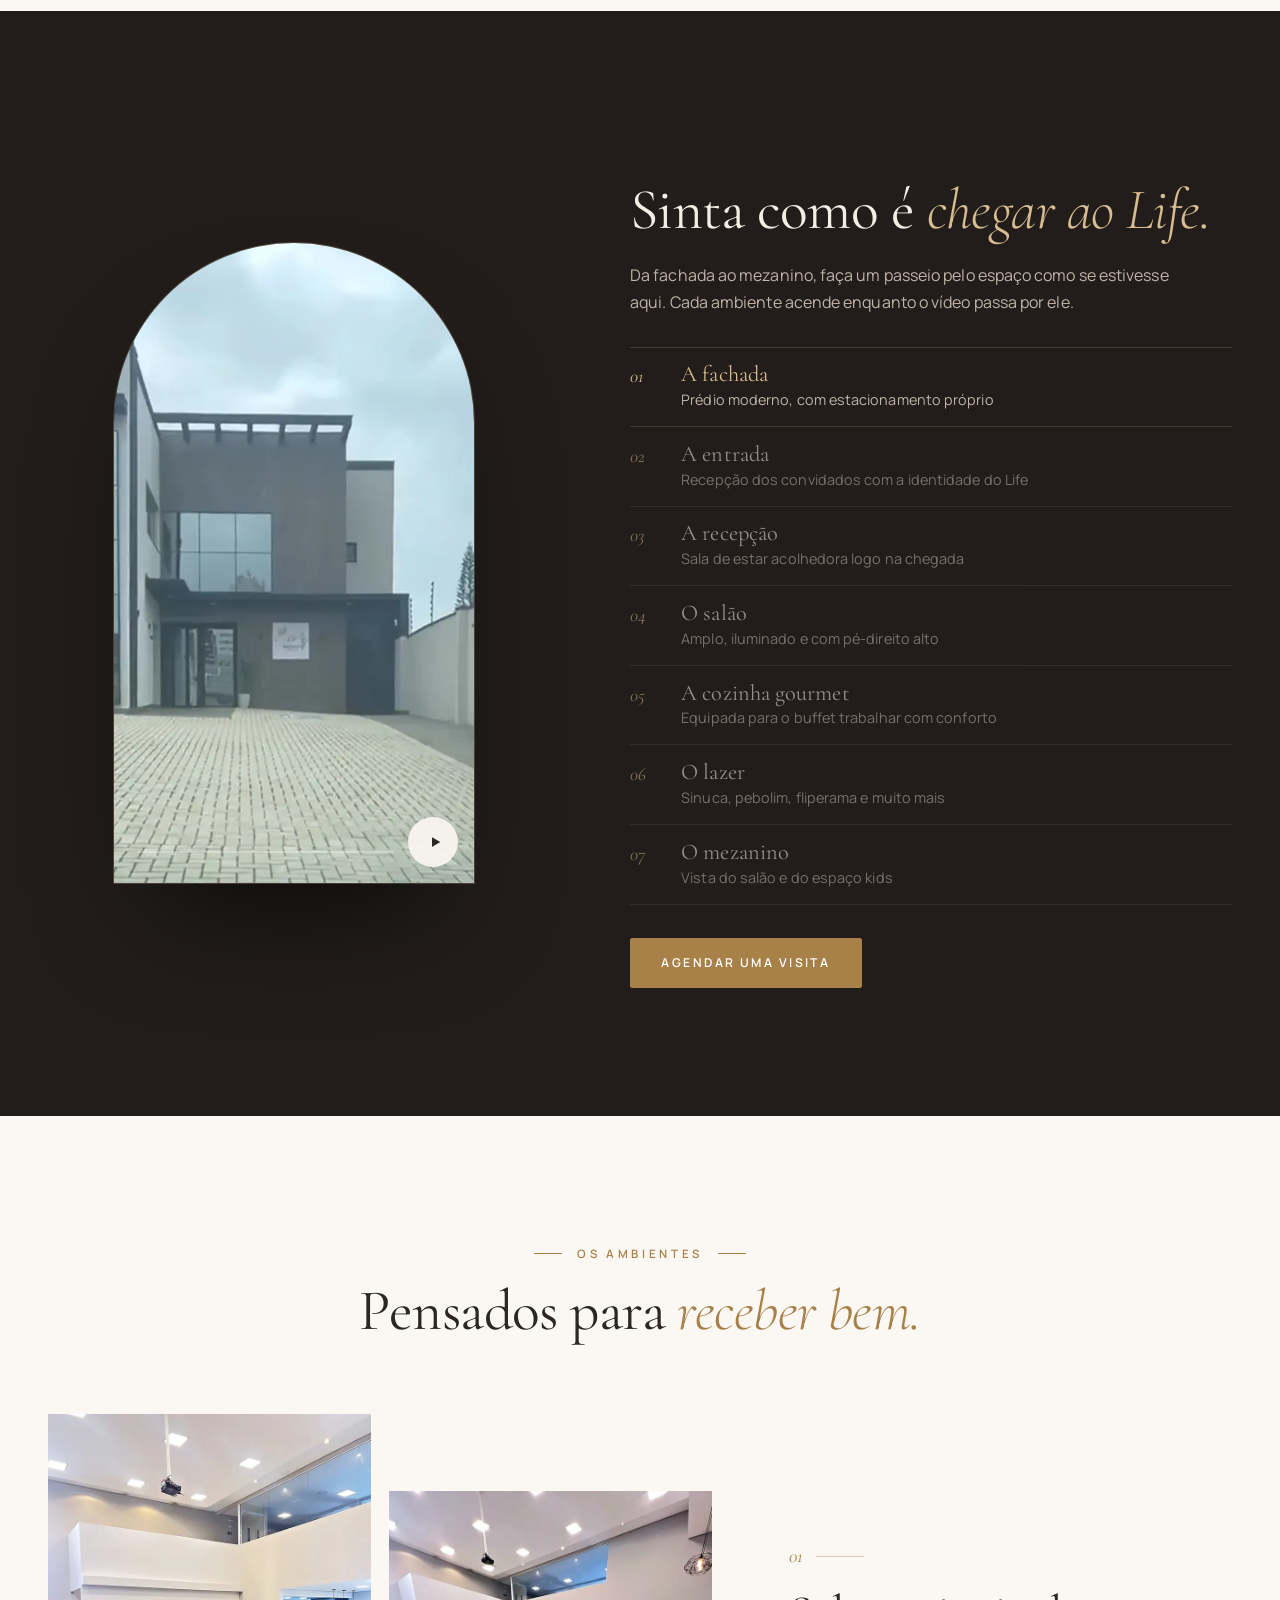
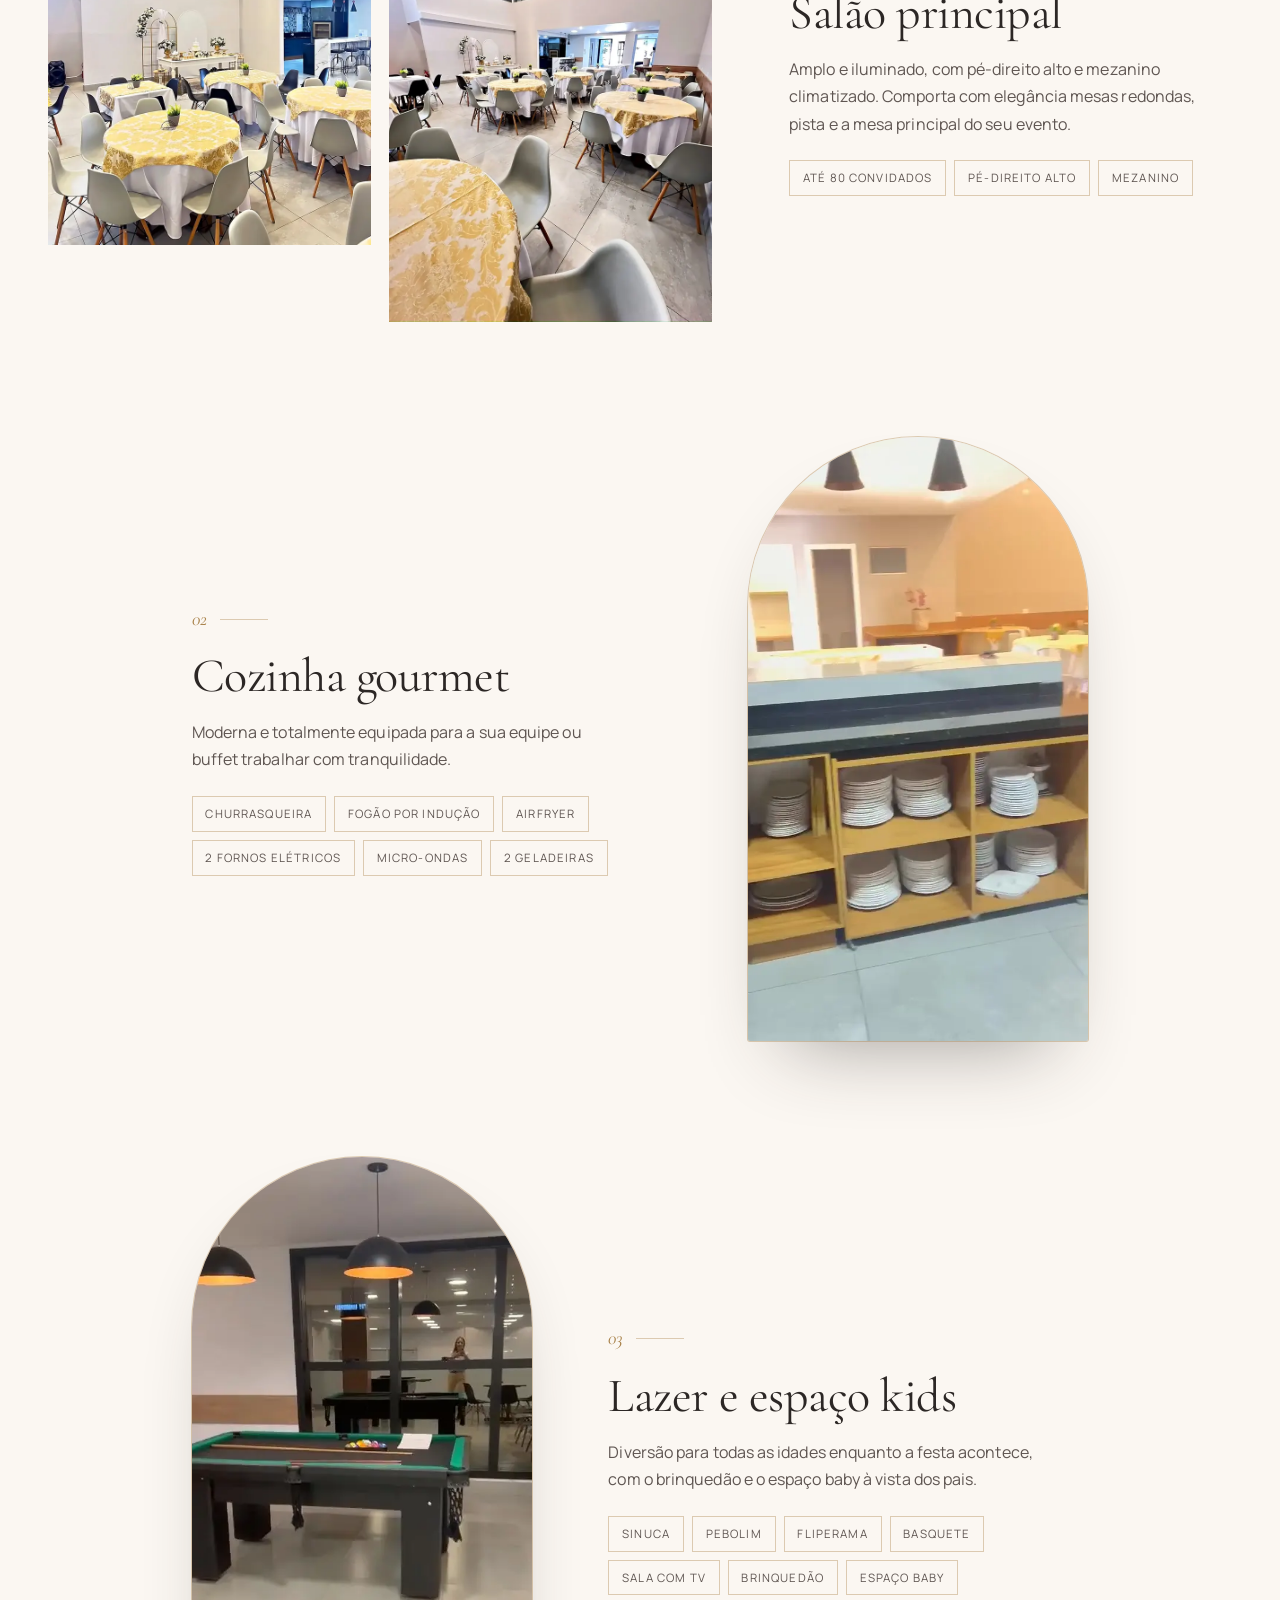
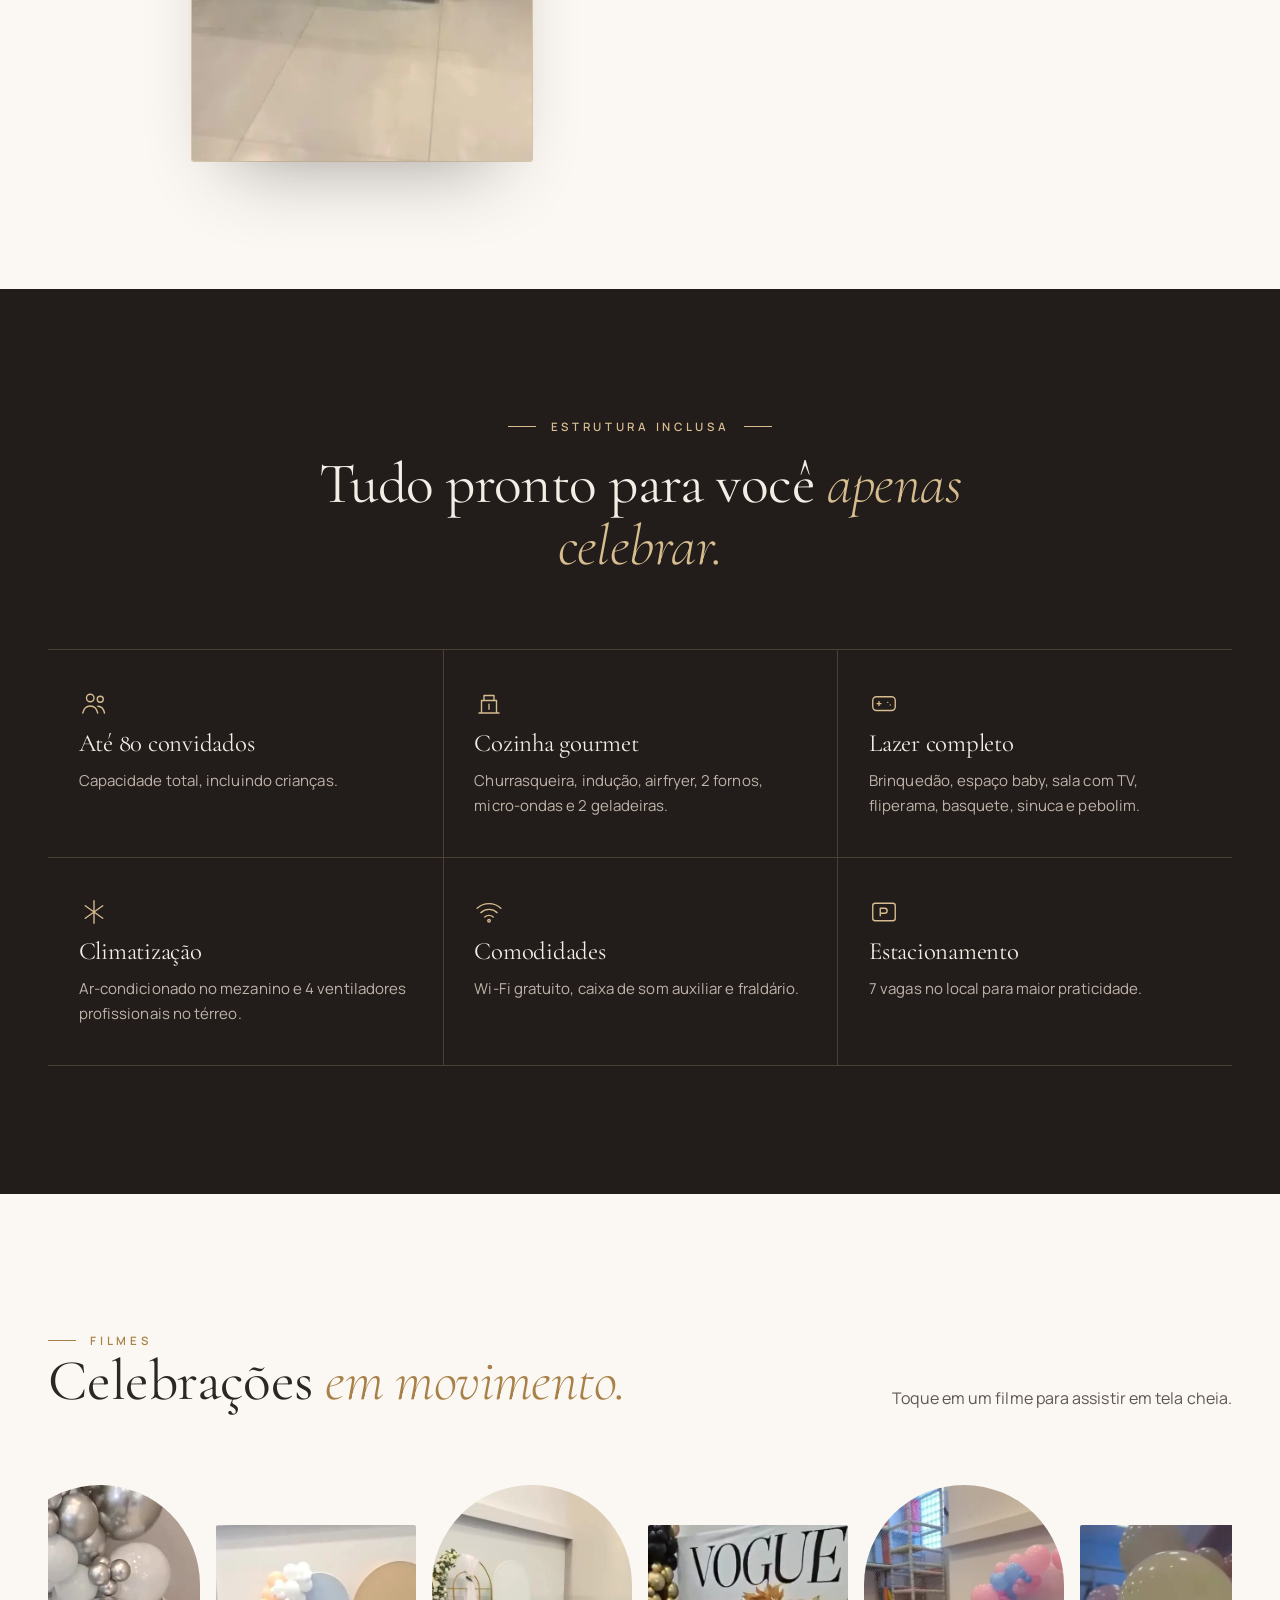
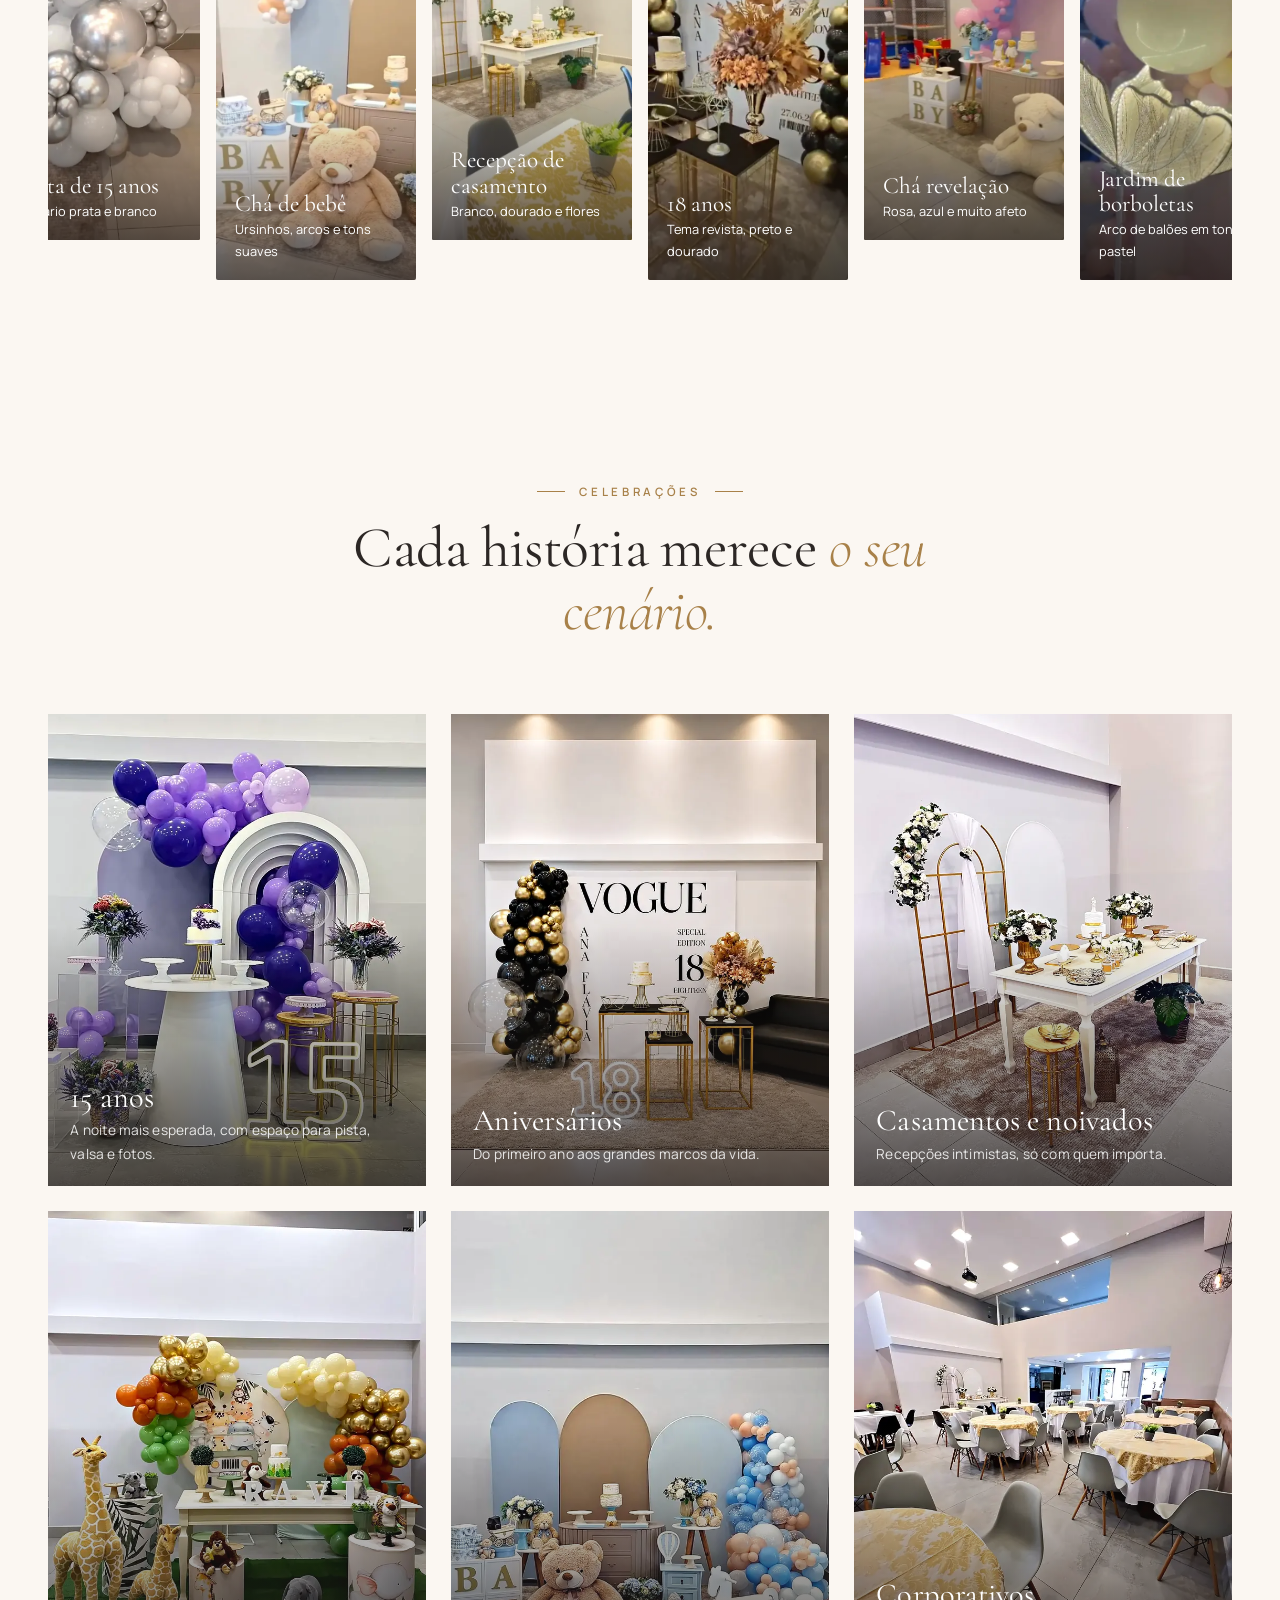
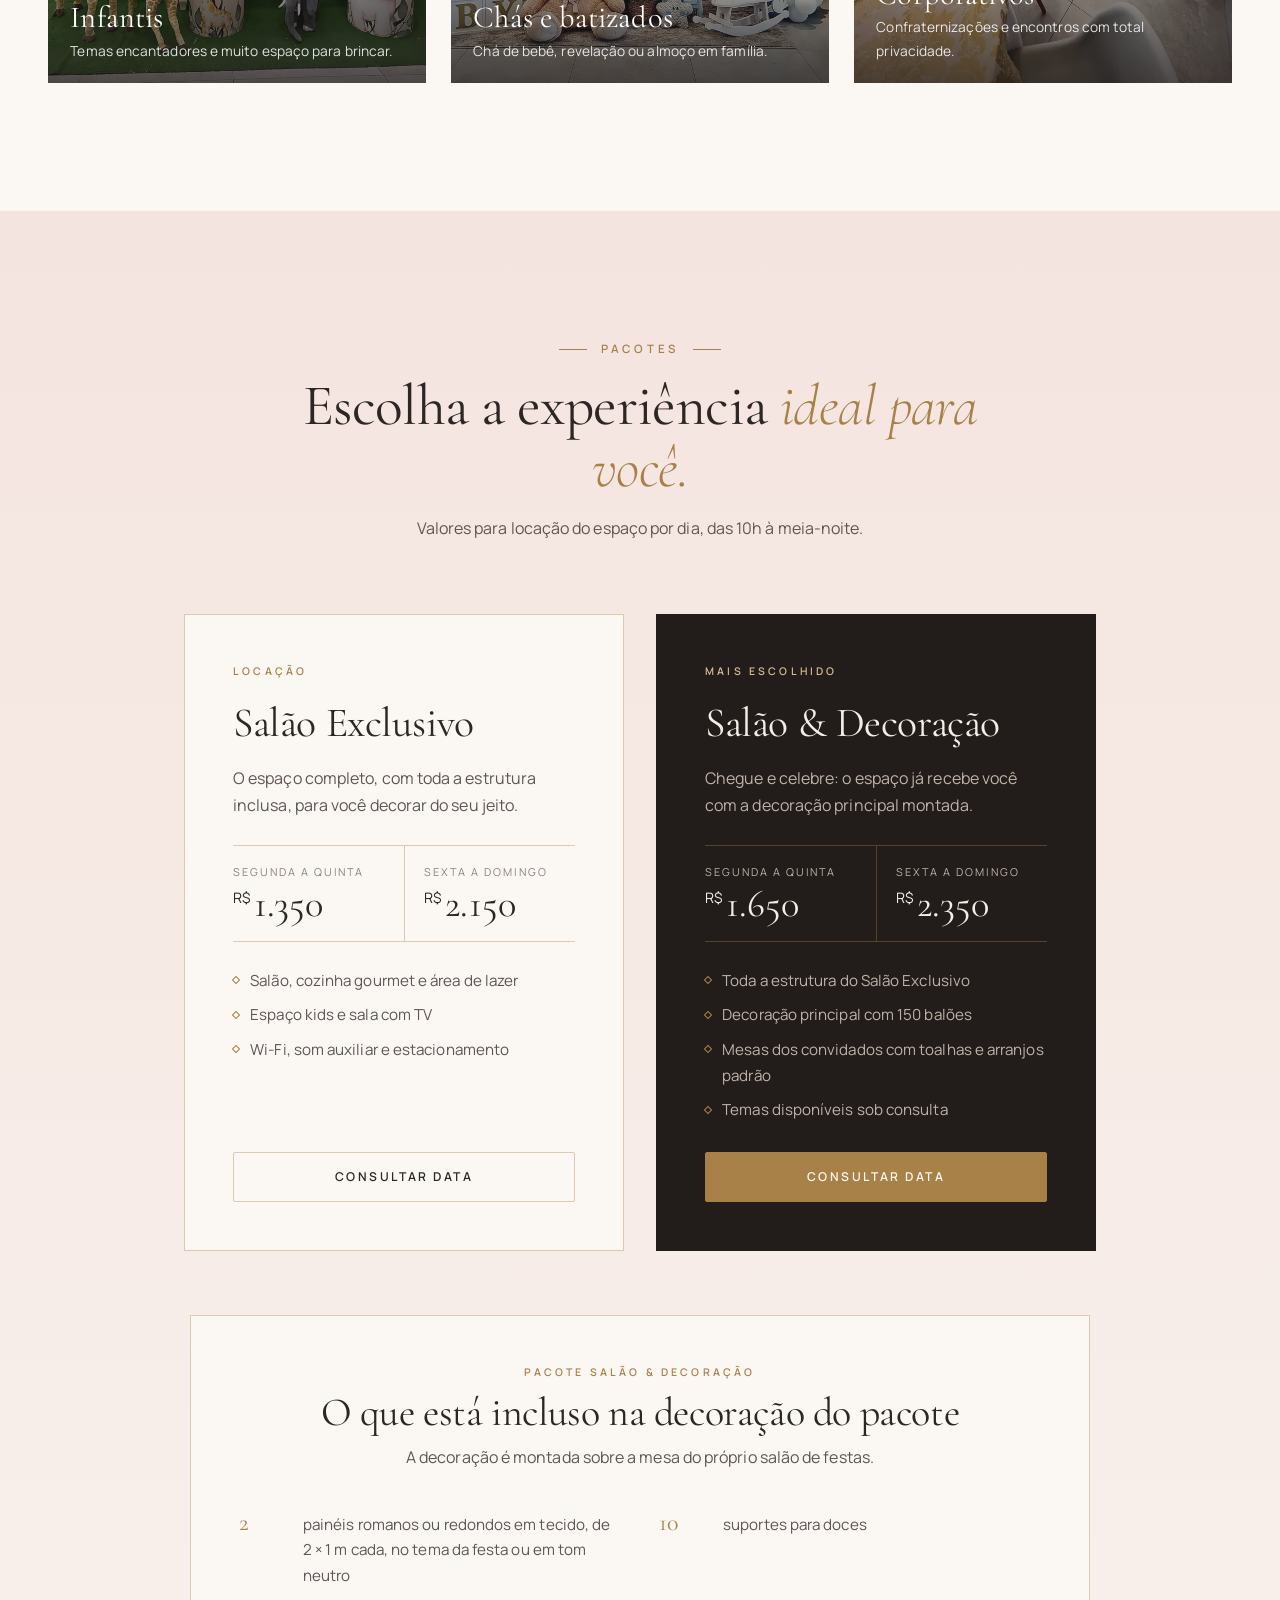
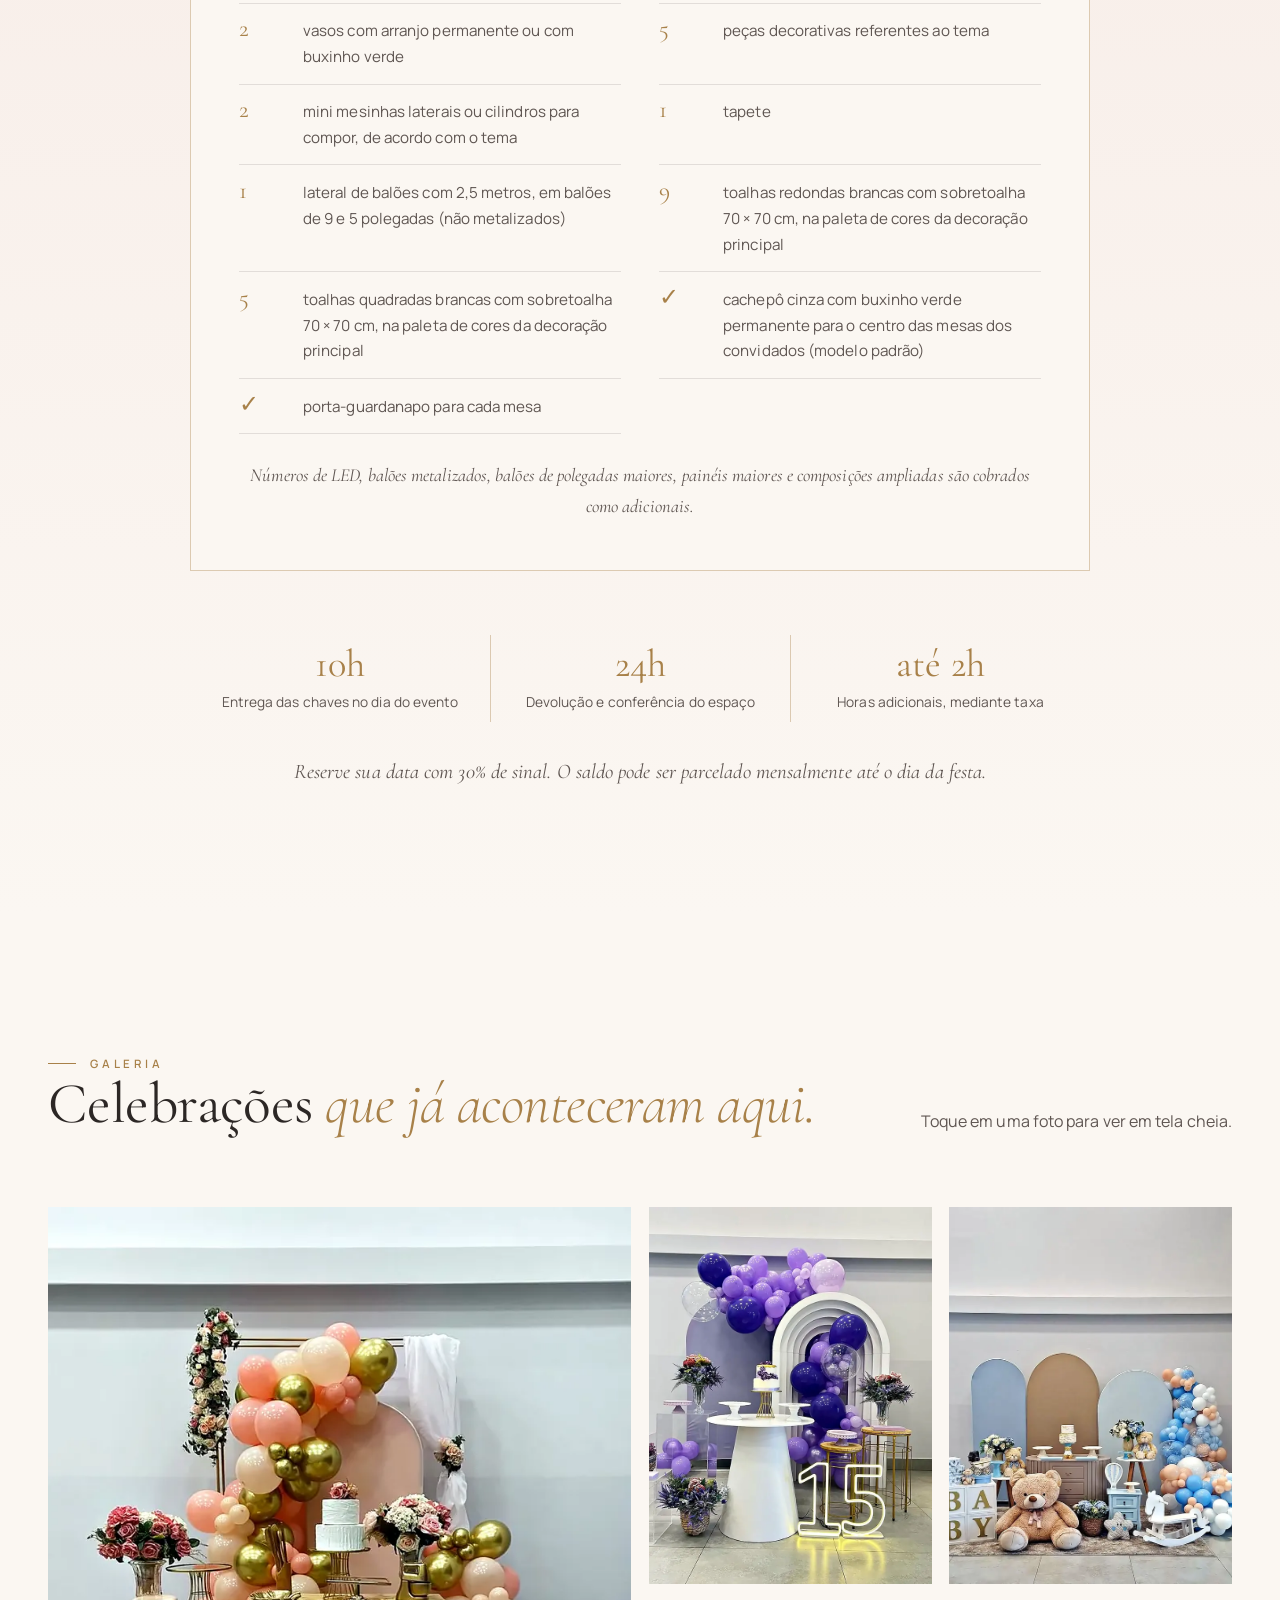
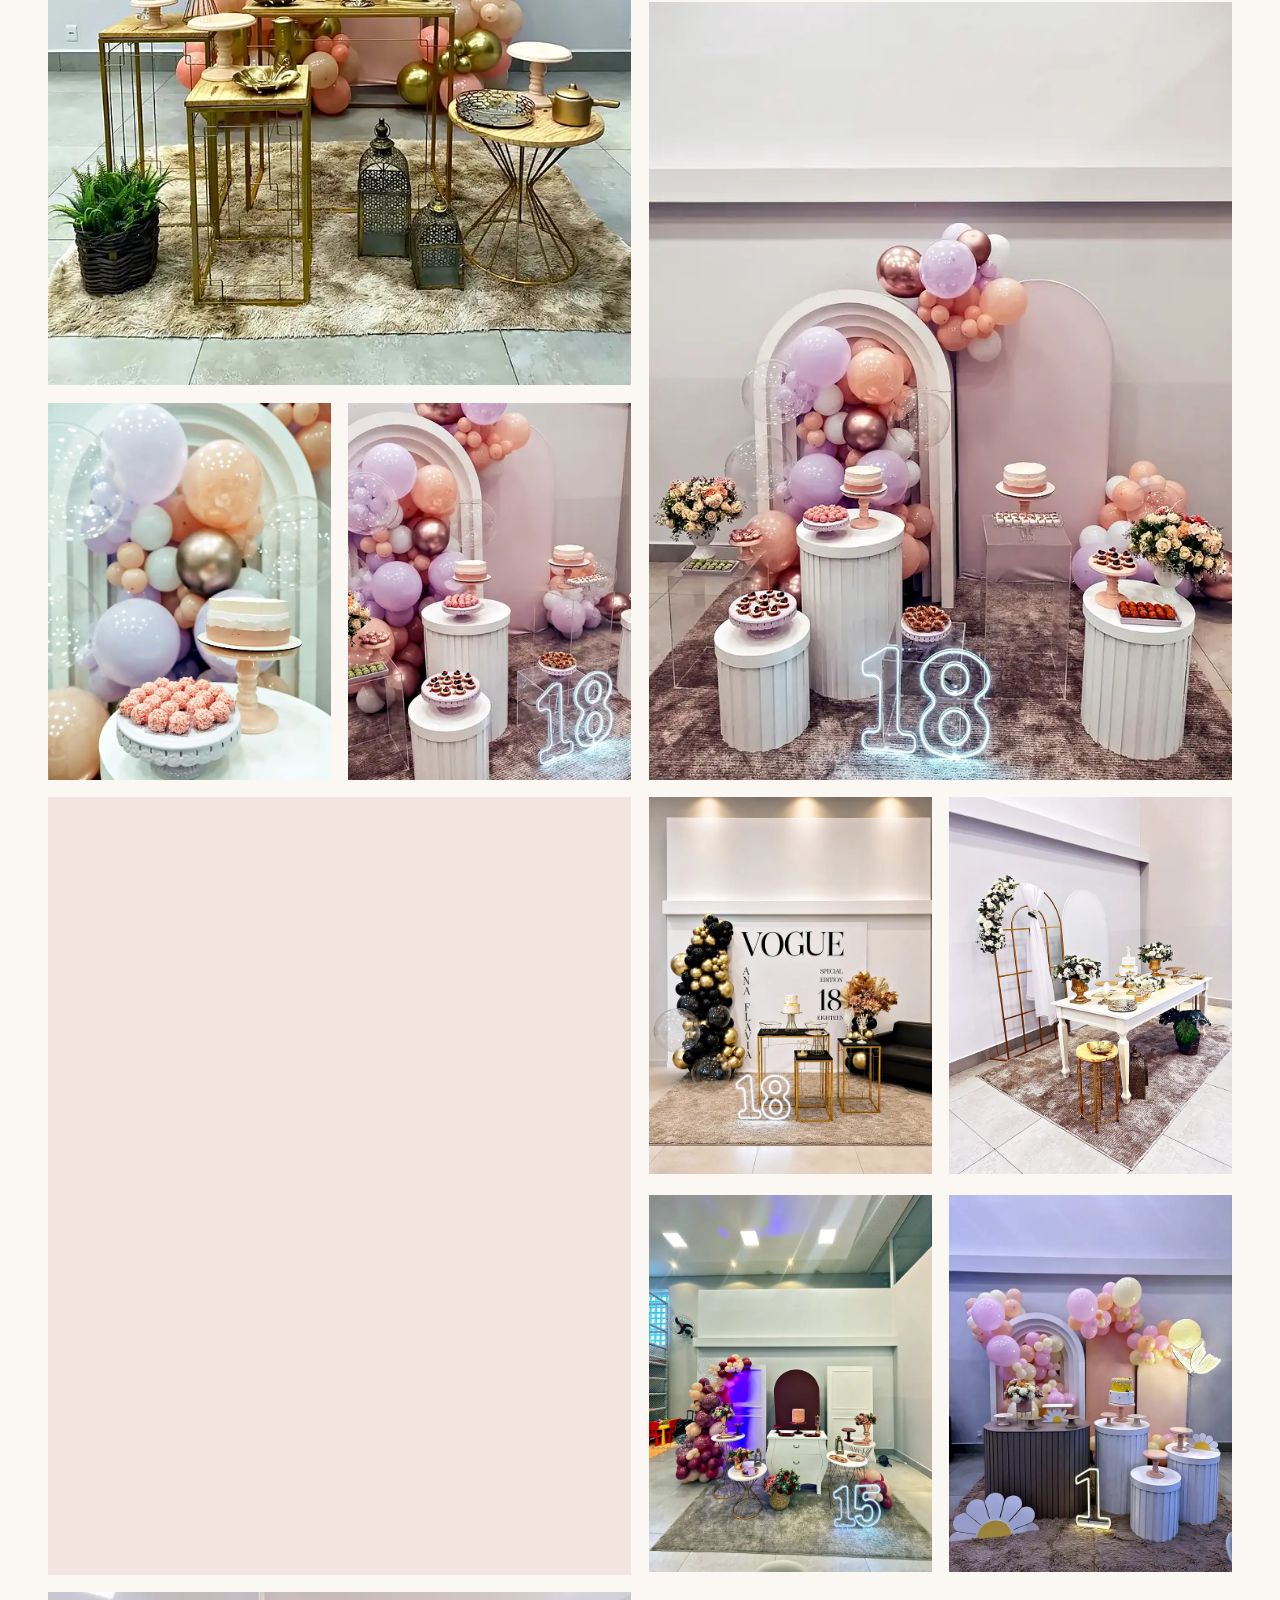
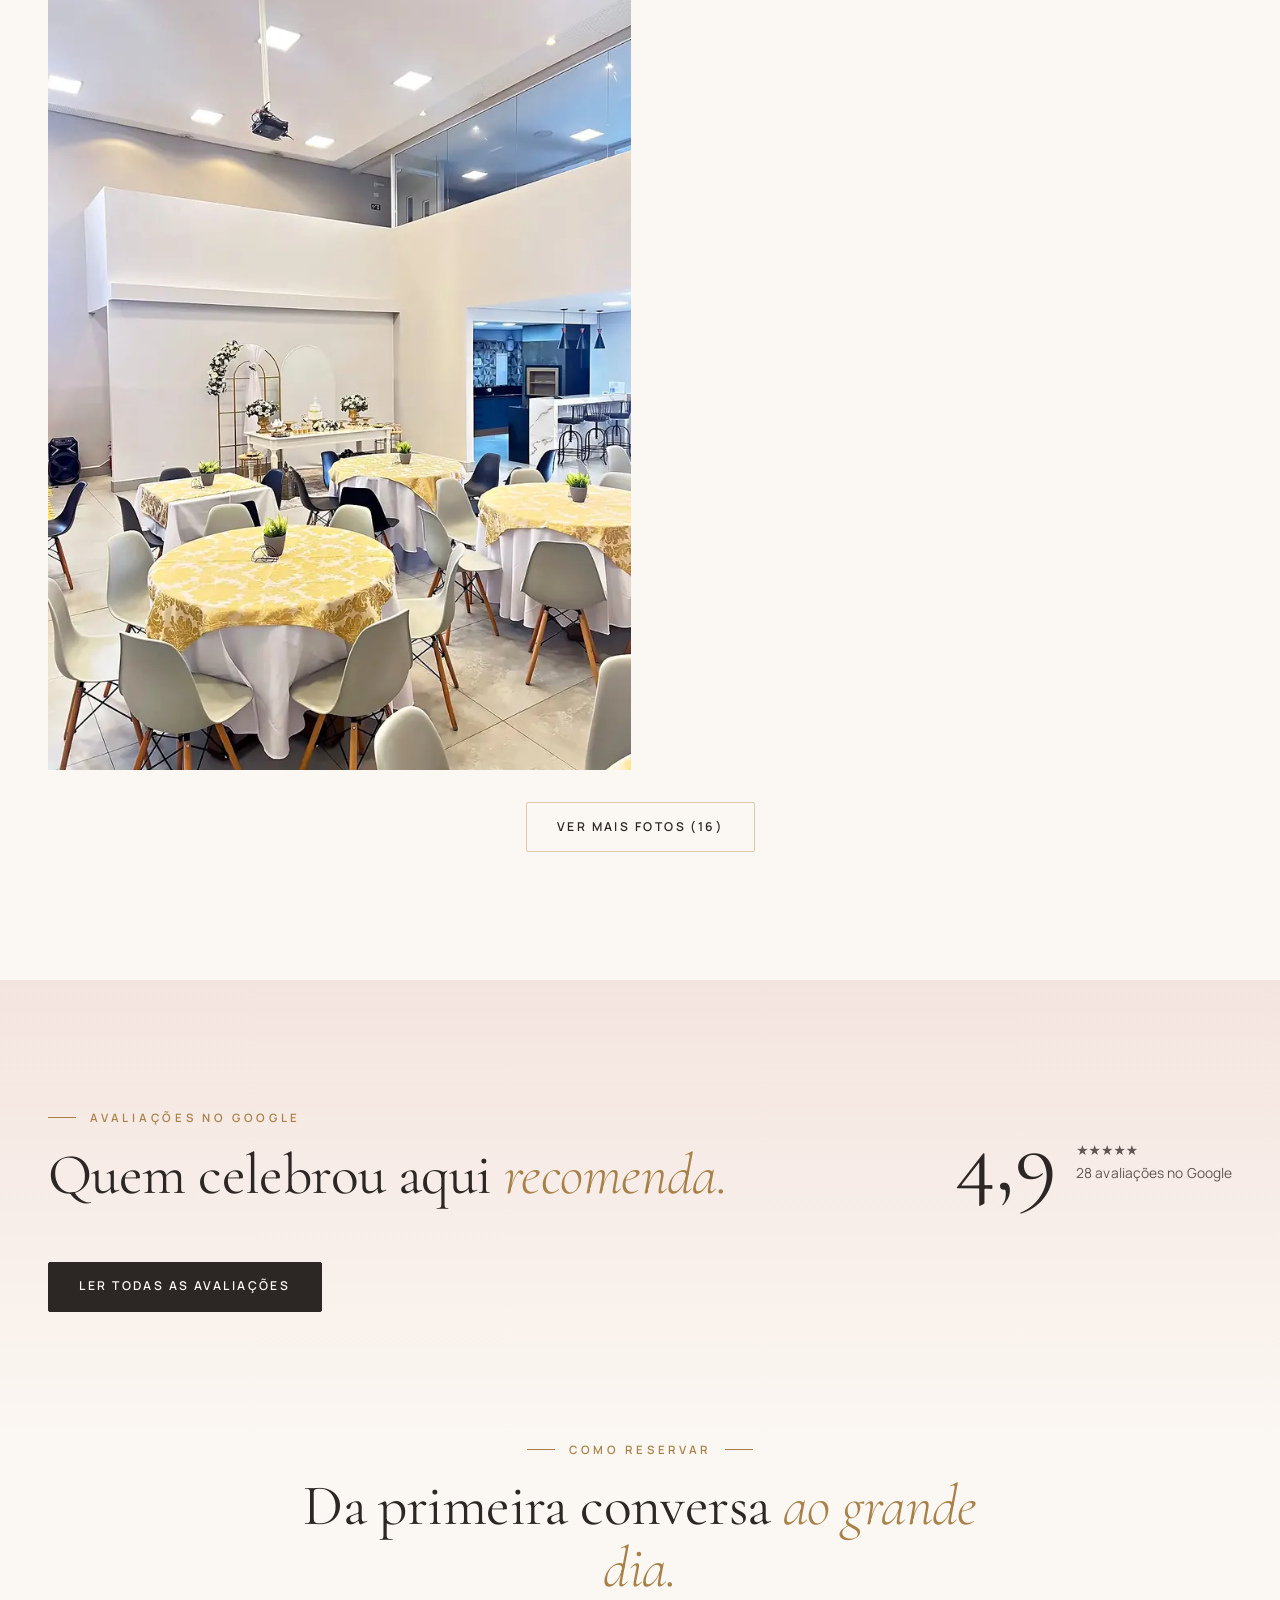
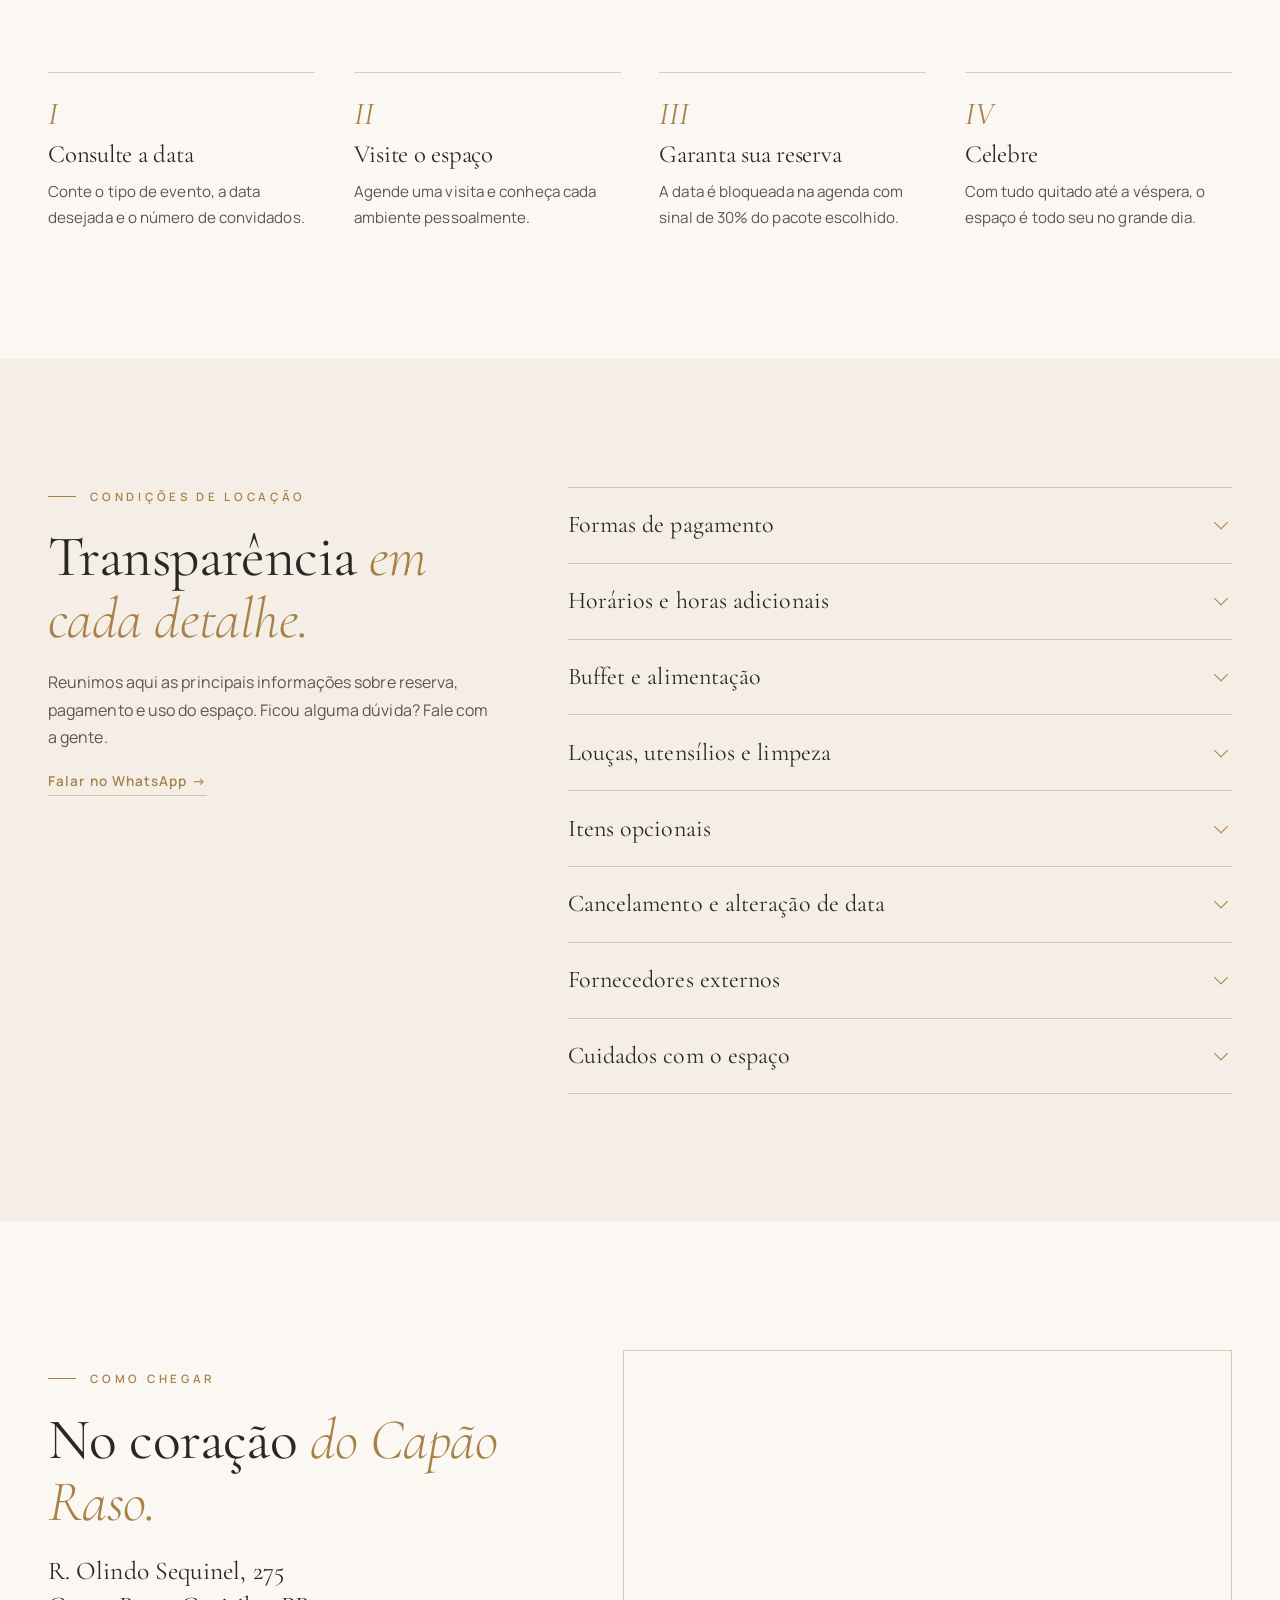
==== commit c4ba0ea1: "Domínio correto lifeeventos2023.com.br no sitemap, robots e metadados O Google Search Console rejeit" ====
--- a/index.html
+++ b/index.html
@@ -5,7 +5,7 @@
   <meta name="viewport" content="width=device-width, initial-scale=1, viewport-fit=cover">
   <title>Life Eventos | Espaço para eventos no Capão Raso, Curitiba</title>
   <meta name="description" content="Espaço para eventos no Capão Raso, em Curitiba, para até 80 convidados. Salão com pé-direito alto, cozinha gourmet, área de lazer e espaço kids. Aniversários, 15 anos, casamentos, chás e corporativos. Nota 4,9 no Google.">
-  <link rel="canonical" href="https://www.espacolifeeventos.com.br/">
+  <link rel="canonical" href="https://www.lifeeventos2023.com.br/">
   <meta name="robots" content="index, follow">
   <meta name="theme-color" content="#FBF7F2">
   <meta name="color-scheme" content="light">
@@ -16,8 +16,8 @@
   <meta property="og:site_name" content="Life Eventos">
   <meta property="og:title" content="Life Eventos | Espaço para eventos no Capão Raso, Curitiba">
   <meta property="og:description" content="Um espaço moderno e exclusivo para até 80 convidados. Agende sua visita pelo WhatsApp.">
-  <meta property="og:image" content="https://www.espacolifeeventos.com.br/assets/img/og-life.jpg">
-  <meta property="og:url" content="https://www.espacolifeeventos.com.br/">
+  <meta property="og:image" content="https://www.lifeeventos2023.com.br/assets/img/og-life.jpg">
+  <meta property="og:url" content="https://www.lifeeventos2023.com.br/">
   <meta name="twitter:card" content="summary_large_image">
 
   <link rel="icon" href="assets/img/favicon.svg" type="image/svg+xml">
@@ -36,7 +36,7 @@
     "@type": "EventVenue",
     "name": "Life Eventos",
     "description": "Espaço para eventos no Capão Raso, Curitiba, para até 80 convidados, com cozinha gourmet, área de lazer e espaço kids.",
-    "image": "https://www.espacolifeeventos.com.br/assets/img/og-life.jpg",
+    "image": "https://www.lifeeventos2023.com.br/assets/img/og-life.jpg",
     "telephone": "+55-41-99981-3709",
     "maximumAttendeeCapacity": 80,
     "aggregateRating": { "@type": "AggregateRating", "ratingValue": "4.9", "reviewCount": "28" },
@@ -48,7 +48,7 @@
       "postalCode": "81150-120",
       "addressCountry": "BR"
     },
-    "url": "https://www.espacolifeeventos.com.br/",
+    "url": "https://www.lifeeventos2023.com.br/",
     "sameAs": ["https://www.instagram.com/lifeeventos2023/"]
   }
   </script>
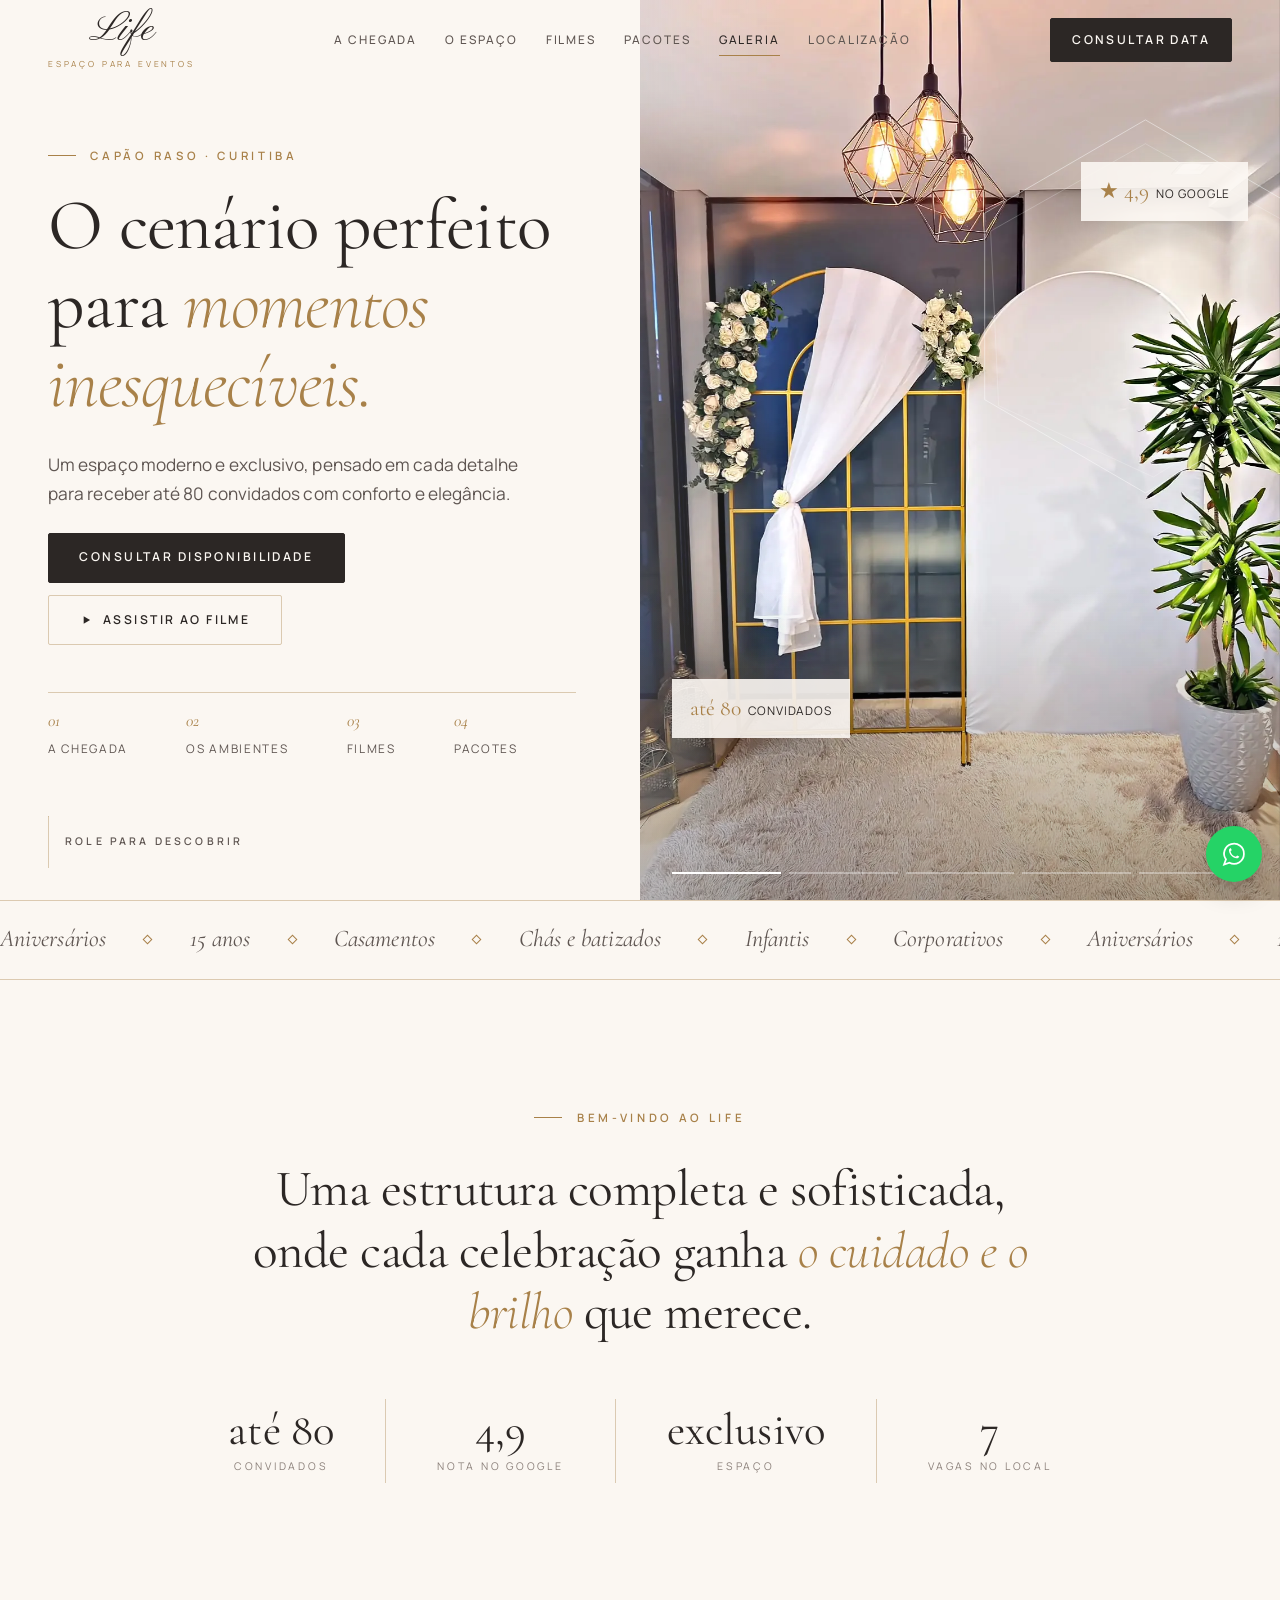
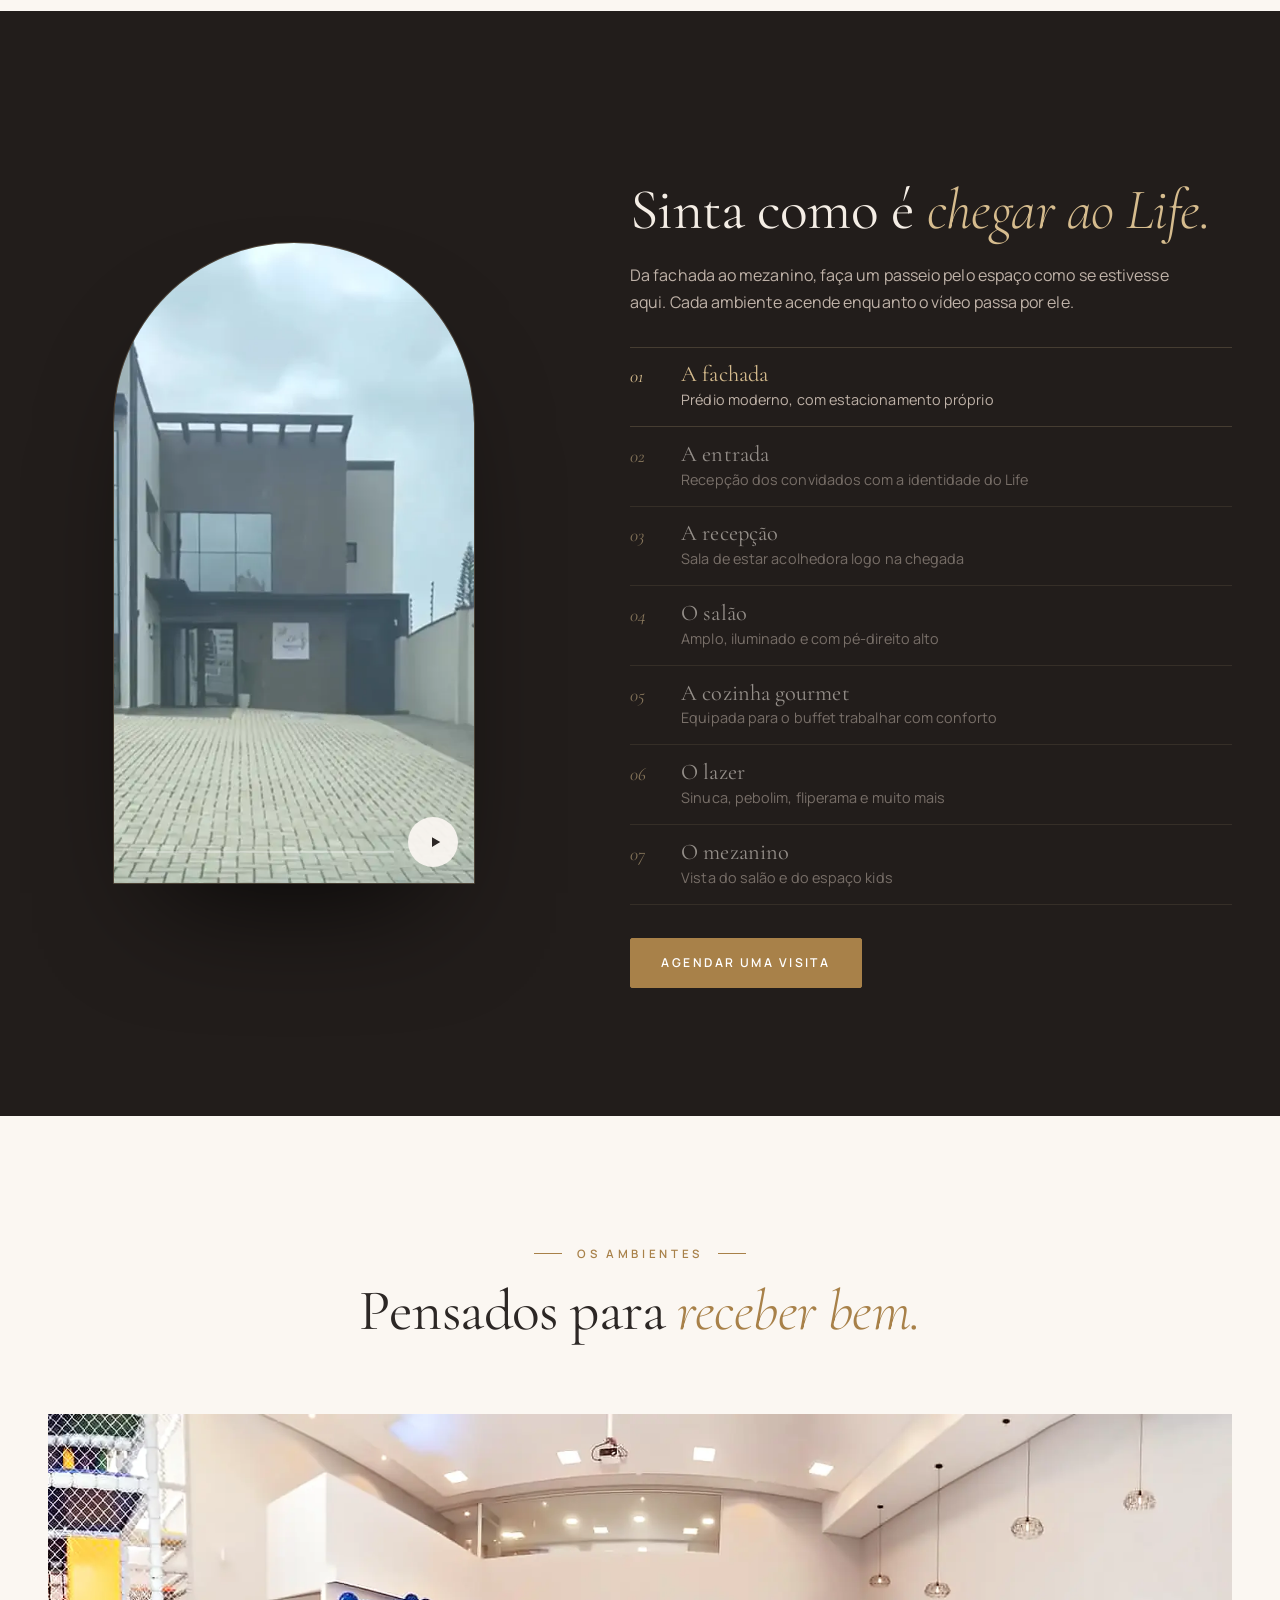
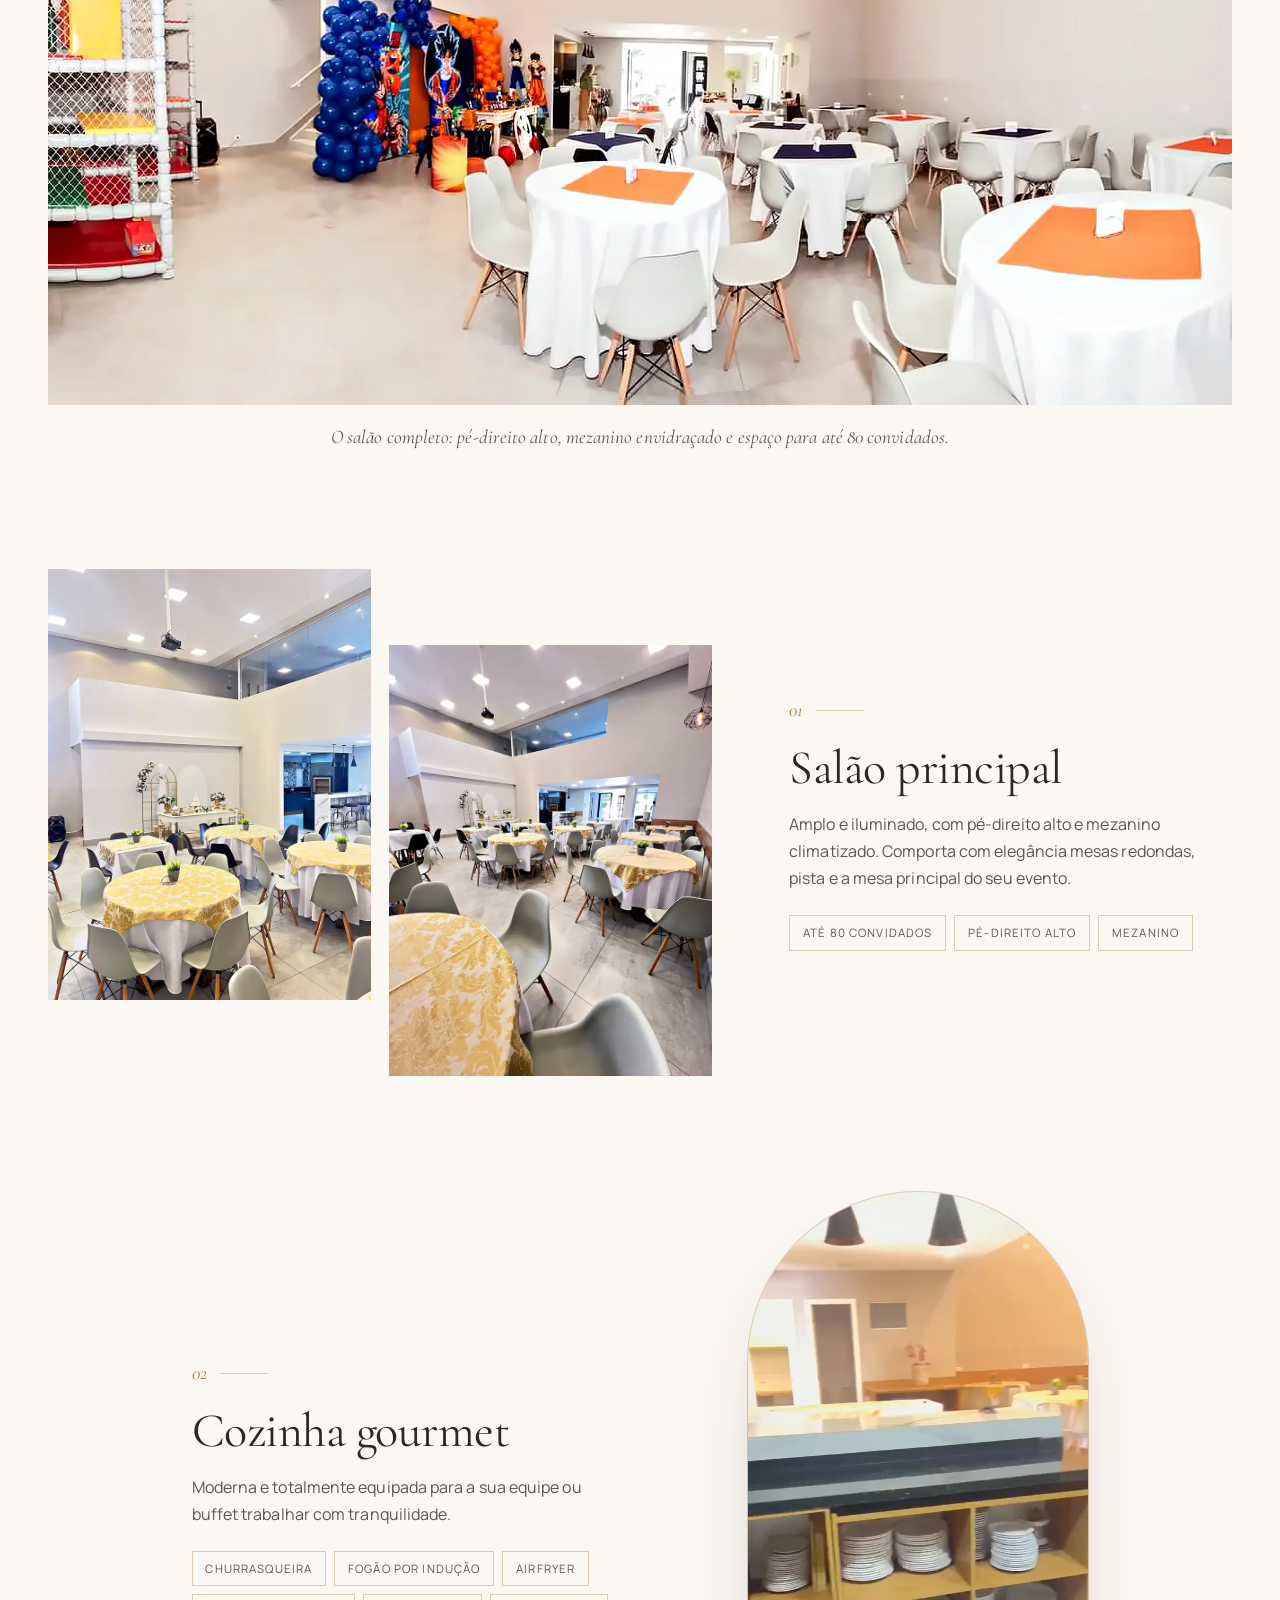
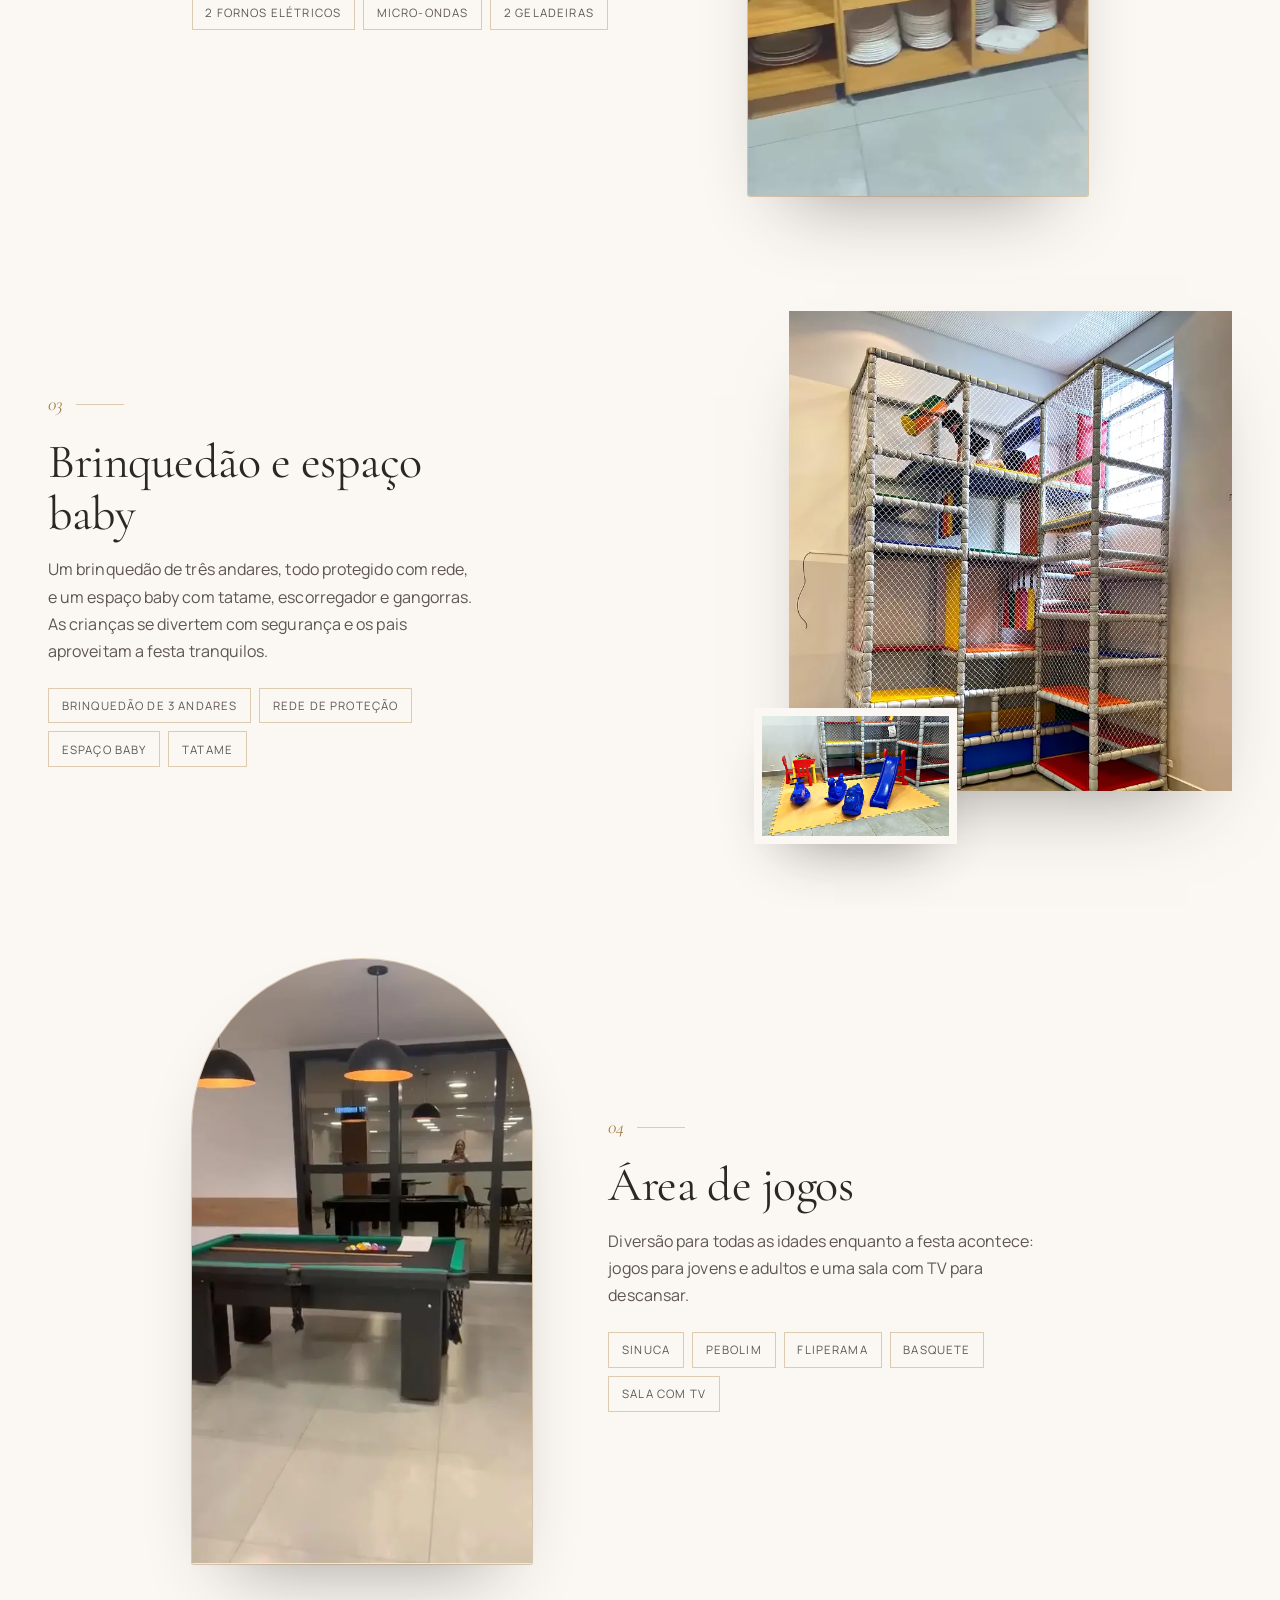
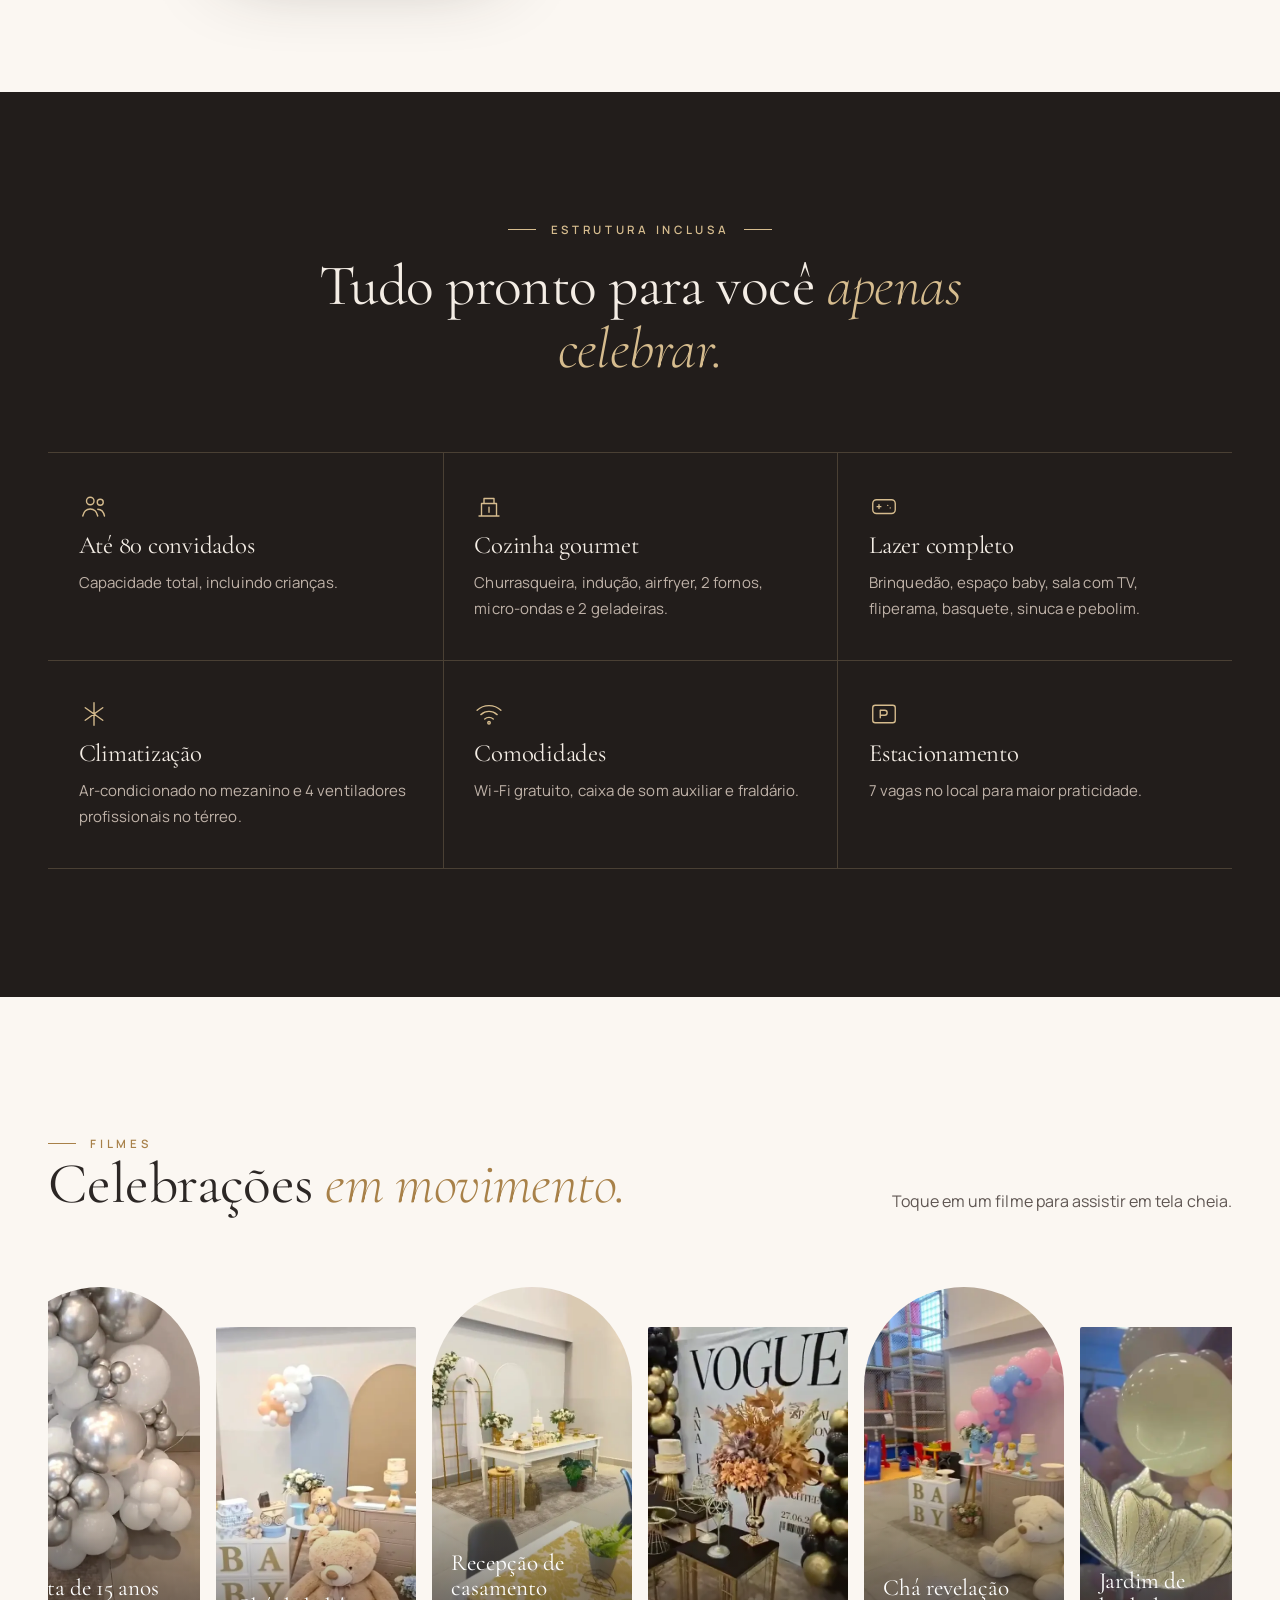
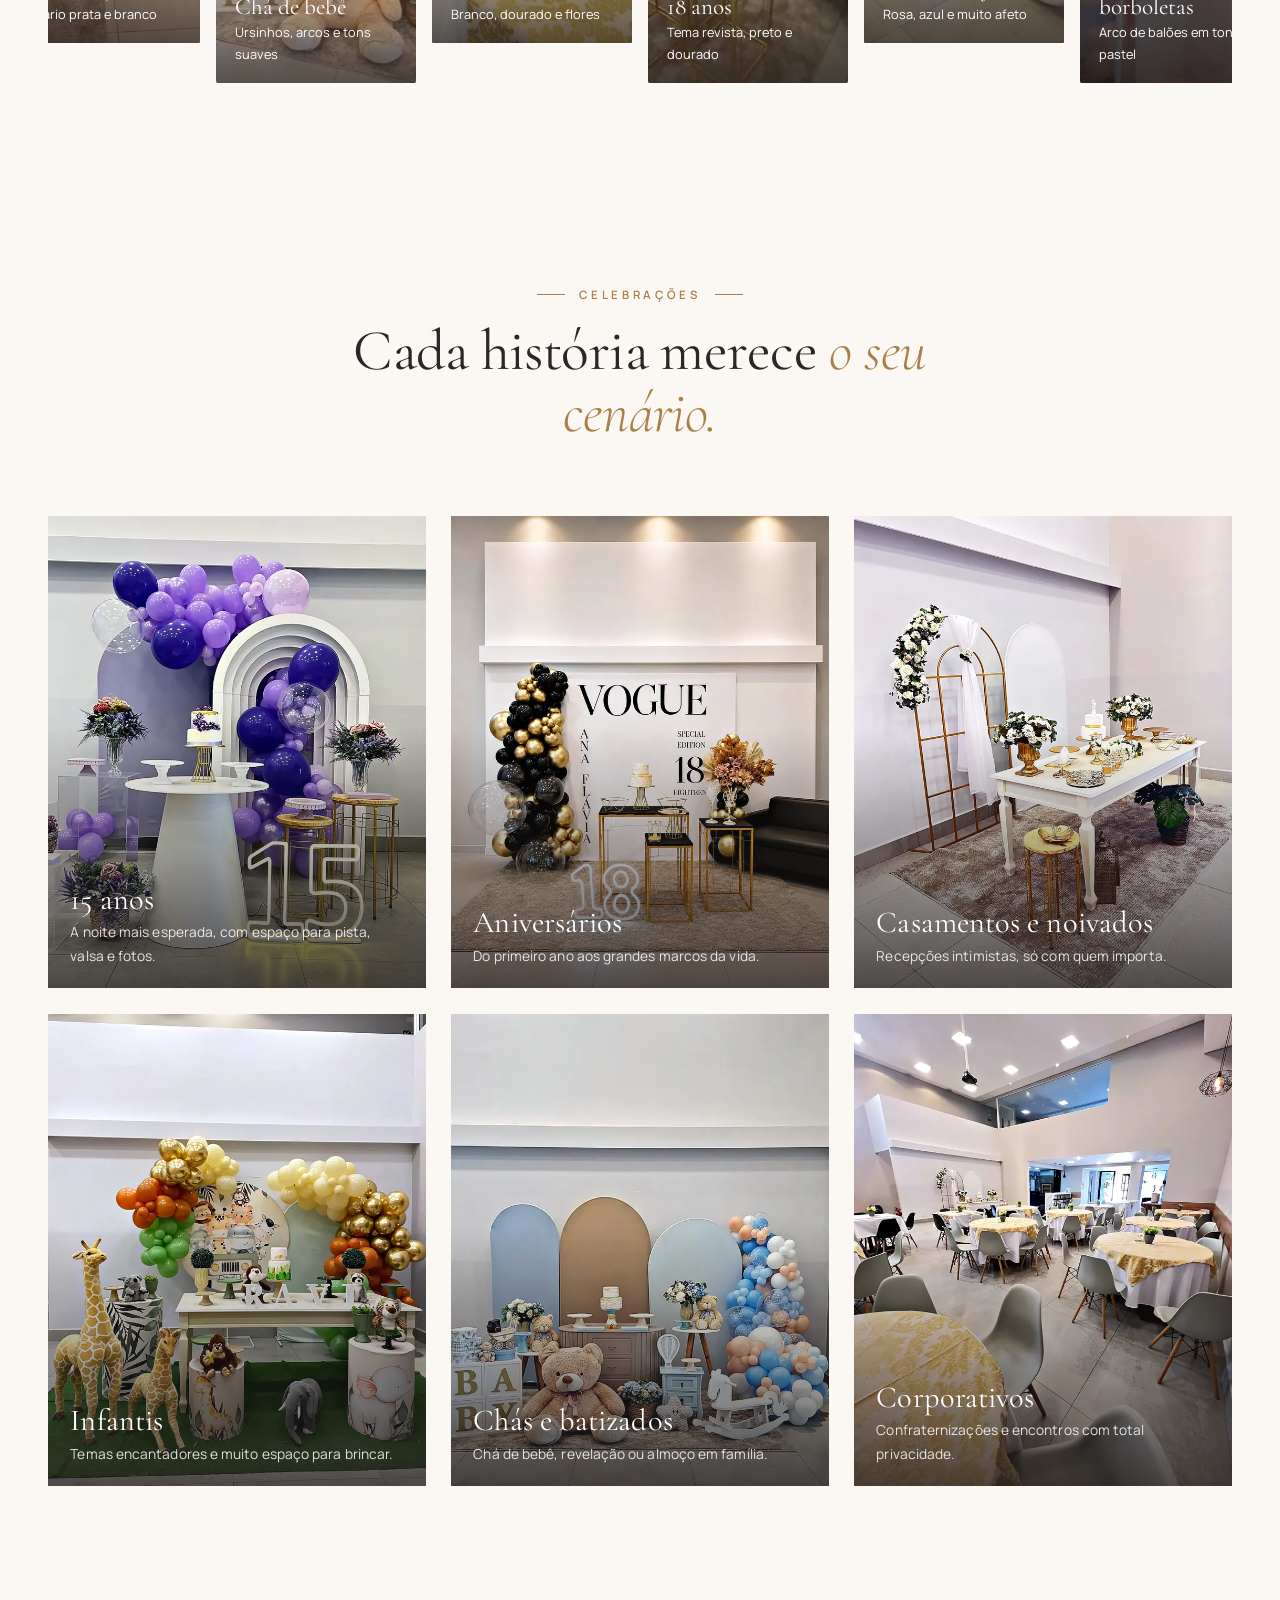
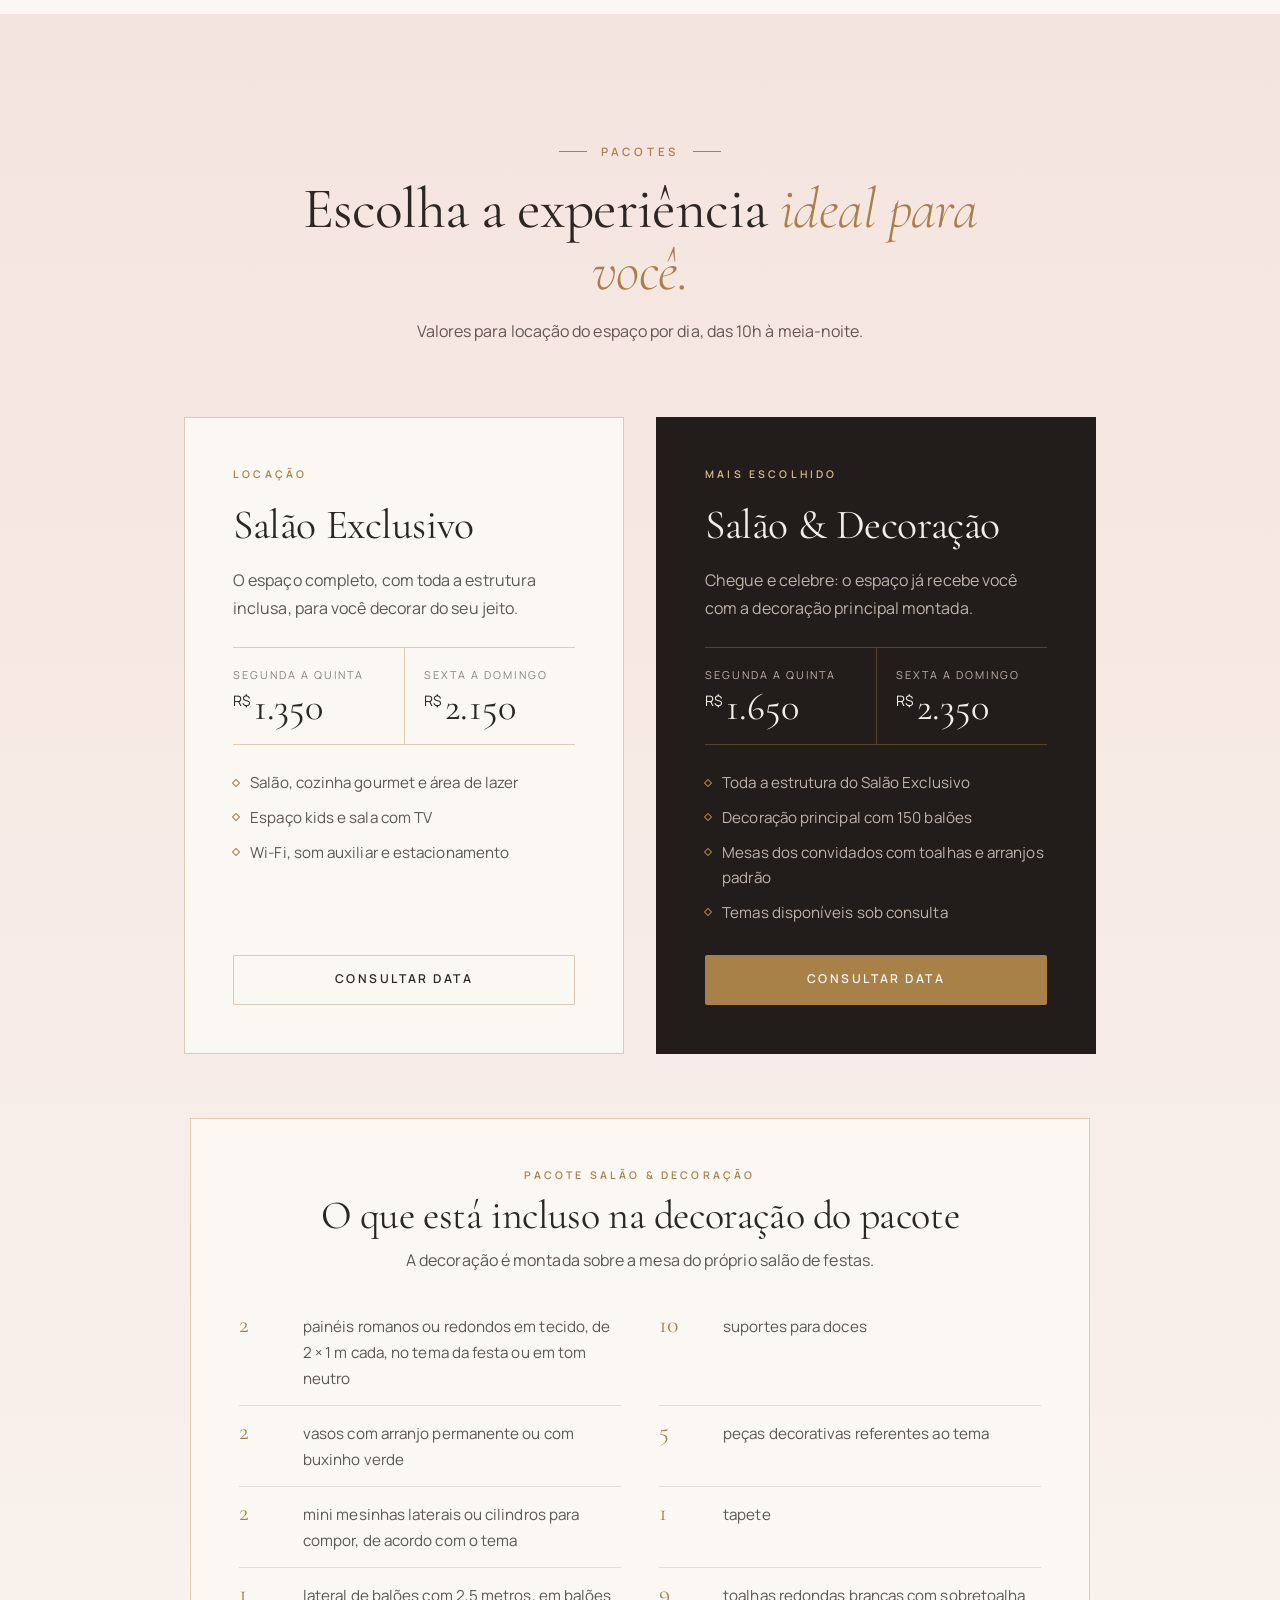
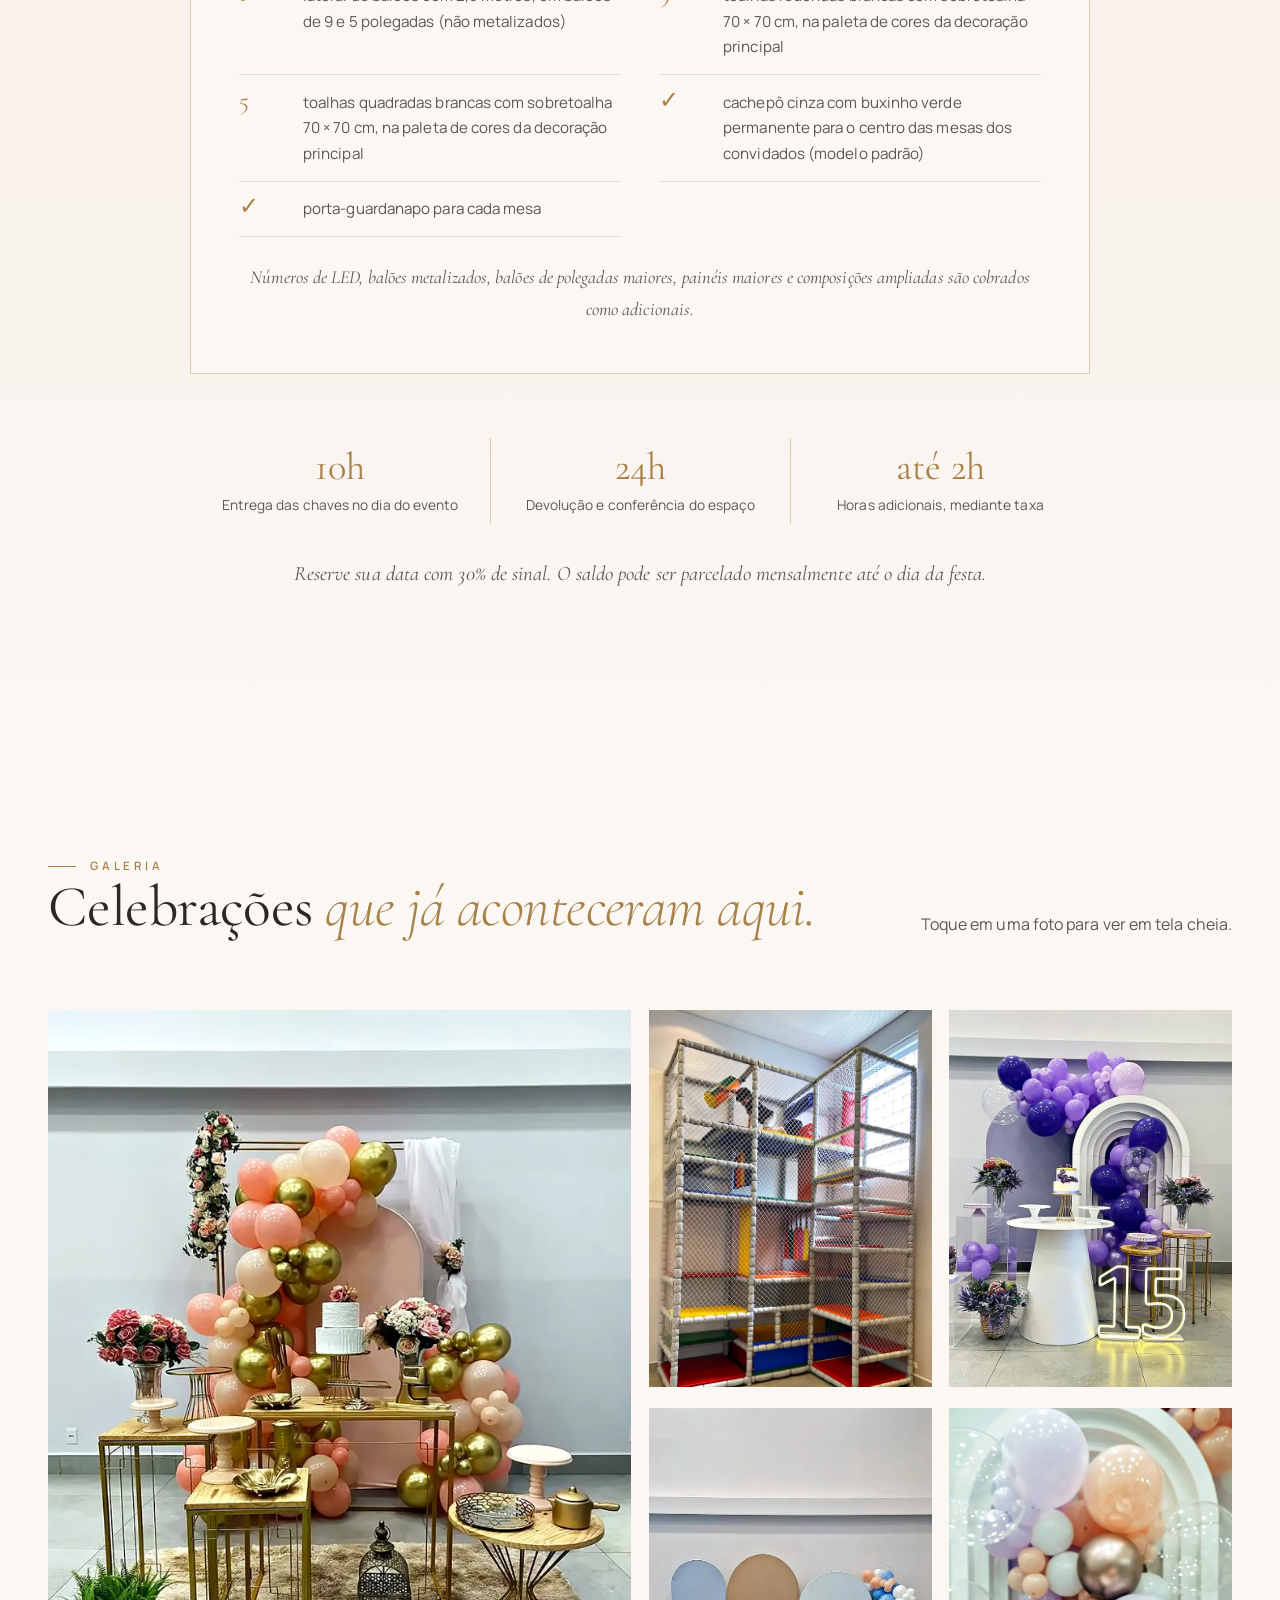
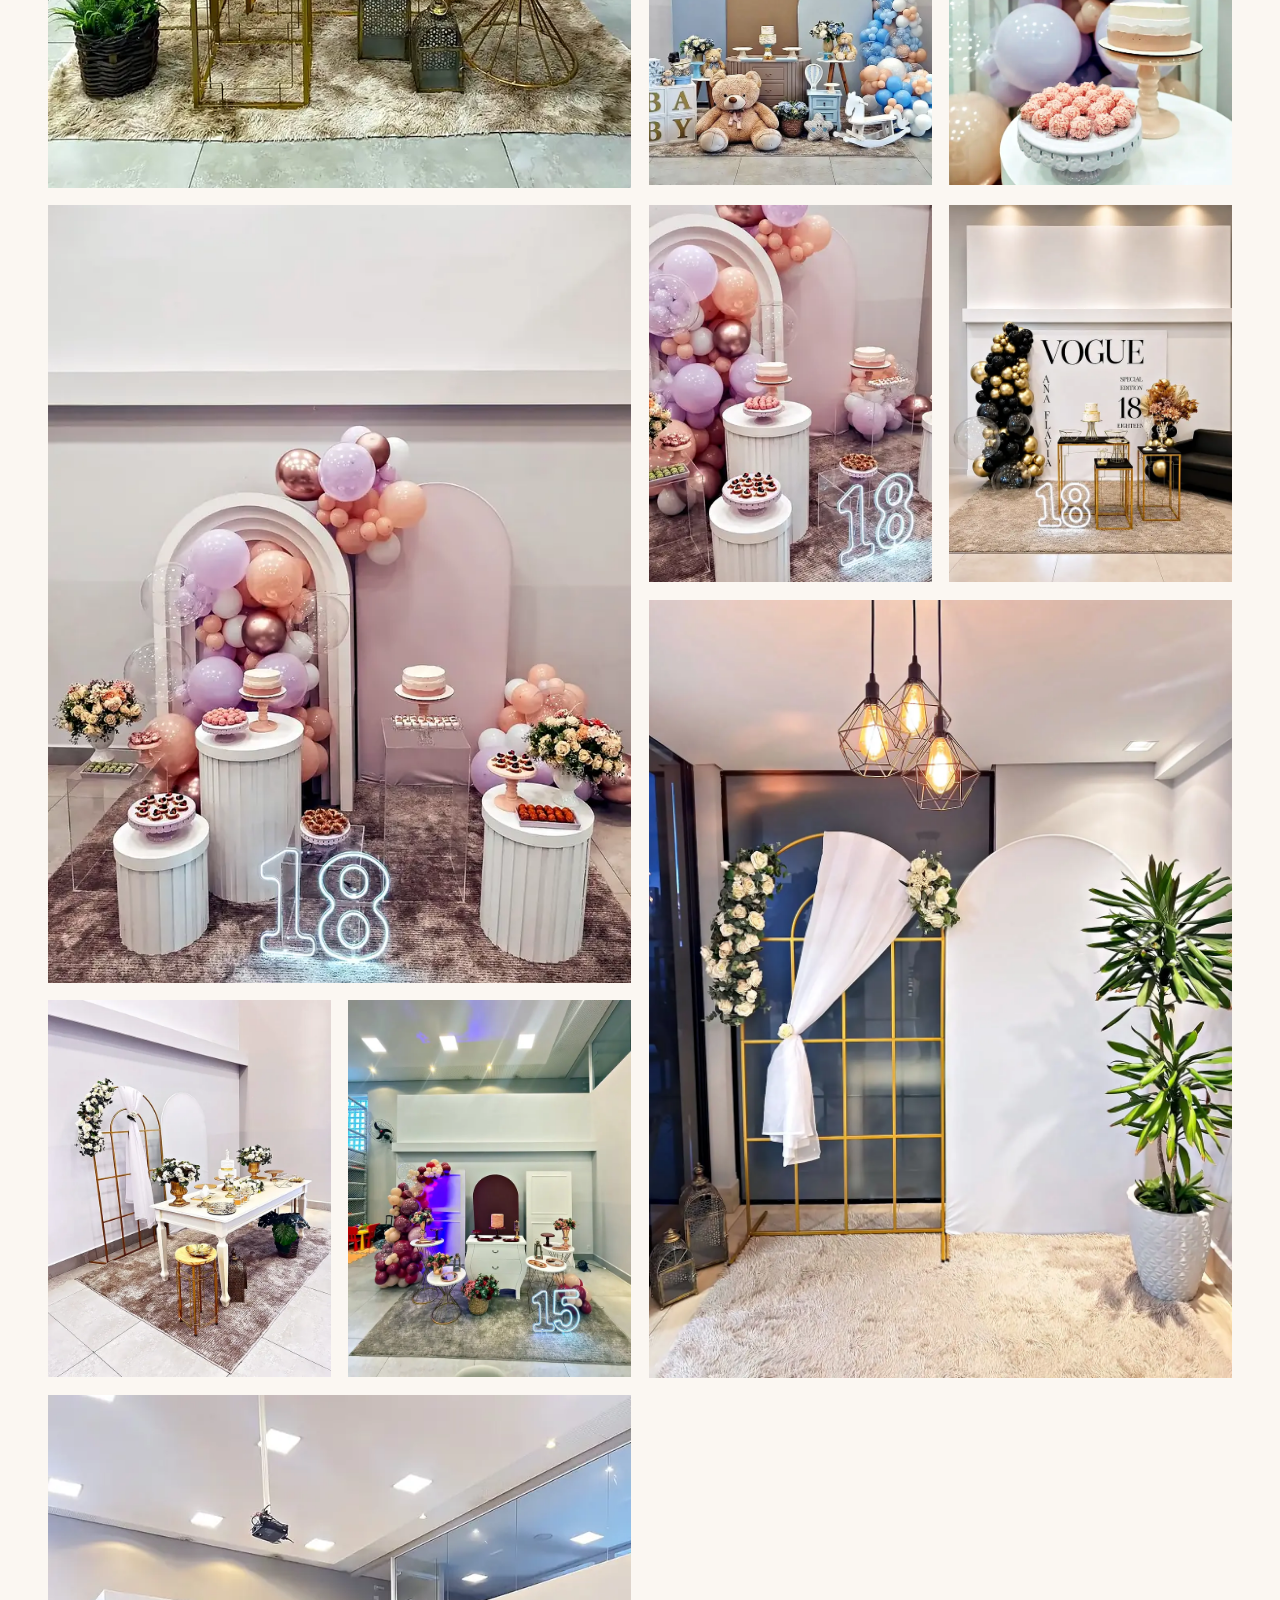
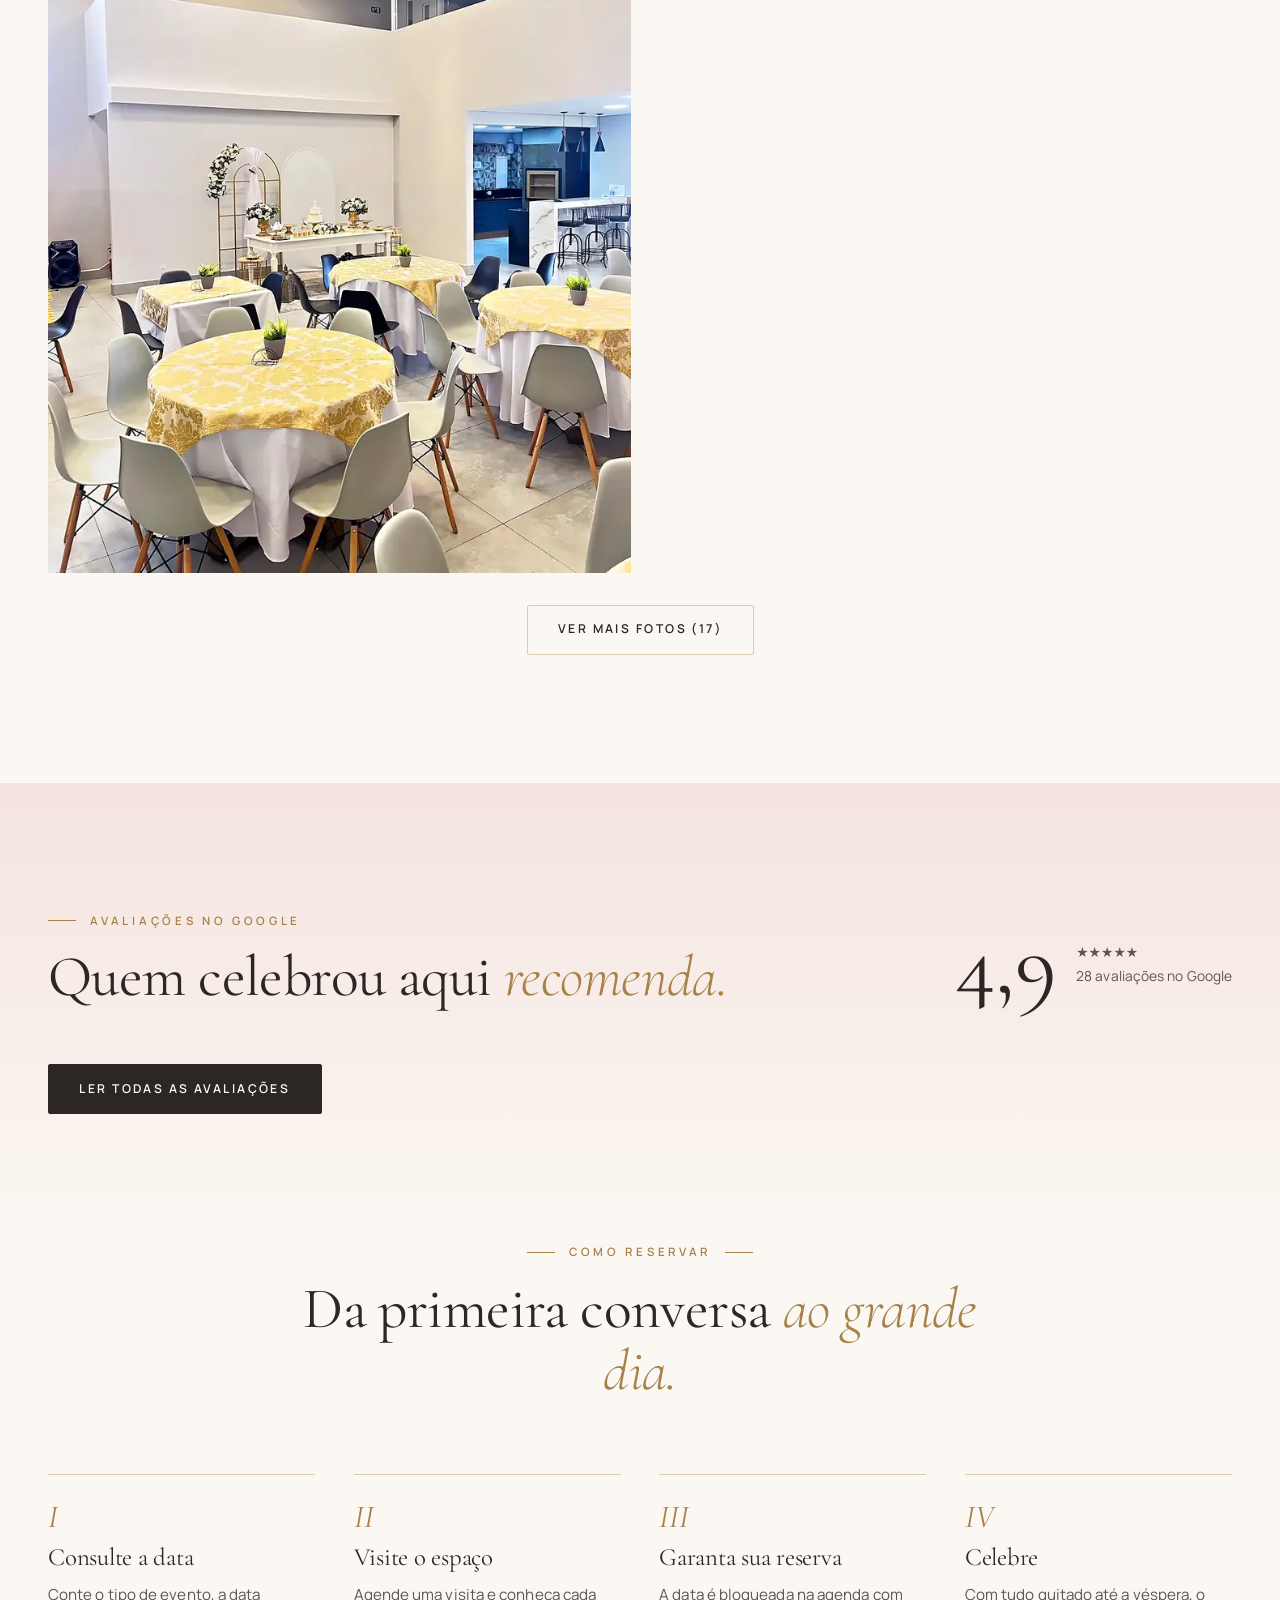
==== commit b9696bd5: "Brinquedão em destaque e vista ampla do salão - Novo ambiente "Brinquedão e espaço baby" com a foto " ====
--- a/index.html
+++ b/index.html
@@ -20,8 +20,11 @@
   <meta property="og:url" content="https://www.lifeeventos2023.com.br/">
   <meta name="twitter:card" content="summary_large_image">
 
-  <link rel="icon" href="assets/img/favicon.svg" type="image/svg+xml">
-  <link rel="apple-touch-icon" href="assets/img/apple-touch-icon.png">
+  <link rel="icon" href="/favicon.ico" sizes="48x48">
+  <link rel="icon" href="/assets/img/favicon-96.png" sizes="96x96" type="image/png">
+  <link rel="icon" href="/assets/img/favicon-192.png" sizes="192x192" type="image/png">
+  <link rel="icon" href="/assets/img/favicon.svg" type="image/svg+xml">
+  <link rel="apple-touch-icon" href="/assets/img/apple-touch-icon.png" sizes="180x180">
   <link rel="manifest" href="site.webmanifest">
 
   <link rel="preconnect" href="https://fonts.googleapis.com">
@@ -49,6 +52,7 @@
       "addressCountry": "BR"
     },
     "url": "https://www.lifeeventos2023.com.br/",
+    "logo": "https://www.lifeeventos2023.com.br/assets/img/favicon-512.png",
     "sameAs": ["https://www.instagram.com/lifeeventos2023/"]
   }
   </script>
@@ -195,6 +199,13 @@
         <h2 id="t-espaco" class="reveal">Pensados para <em>receber bem.</em></h2>
       </div>
 
+      <figure class="panorama reveal">
+        <button class="photo-wide" type="button" data-full="assets/img/salao-panorama.webp" aria-label="Ampliar a vista do salão">
+          <img decoding="async" loading="lazy" src="assets/img/salao-panorama.webp" srcset="assets/img/salao-panorama-720.webp 720w, assets/img/salao-panorama.webp 1920w" sizes="100vw" width="1920" height="958" alt="Vista ampla do salão montado, com mesas redondas, mezanino envidraçado e mesa principal decorada">
+        </button>
+        <figcaption>O salão completo: pé-direito alto, mezanino envidraçado e espaço para até 80 convidados.</figcaption>
+      </figure>
+
       <article class="room">
         <div class="room-media pair">
           <figure class="reveal"><img decoding="async" loading="lazy" src="assets/img/salao-festa-720.webp" srcset="assets/img/salao-festa-720.webp 720w, assets/img/salao-festa.webp 1200w" sizes="(max-width: 860px) 46vw, 28vw" width="1200" height="1600" alt="Salão principal com mesas redondas e toalhas douradas"></figure>
@@ -222,6 +233,19 @@
         </div>
       </article>
 
+      <article class="room reverse room-feature">
+        <div class="room-media feature-media">
+          <figure class="feature-main reveal"><img decoding="async" loading="lazy" src="assets/img/brinquedao-720.webp" srcset="assets/img/brinquedao-720.webp 720w, assets/img/brinquedao.webp 1080w" sizes="(max-width: 860px) 92vw, 46vw" width="1080" height="1170" alt="Brinquedão de três andares com rede de proteção, escorregador e obstáculos coloridos"></figure>
+          <figure class="feature-detail reveal"><img decoding="async" loading="lazy" src="assets/img/espaco-kids-novo-720.webp" srcset="assets/img/espaco-kids-novo-720.webp 720w, assets/img/espaco-kids-novo.webp 1560w" sizes="(max-width: 860px) 50vw, 20vw" width="1560" height="1080" alt="Espaço baby com tatame, escorregador, gangorras e mesinha infantil"></figure>
+        </div>
+        <div class="room-text reveal">
+          <span class="room-num">03</span>
+          <h3>Brinquedão e espaço baby</h3>
+          <p>Um brinquedão de três andares, todo protegido com rede, e um espaço baby com tatame, escorregador e gangorras. As crianças se divertem com segurança e os pais aproveitam a festa tranquilos.</p>
+          <ul class="room-tags"><li>Brinquedão de 3 andares</li><li>Rede de proteção</li><li>Espaço baby</li><li>Tatame</li></ul>
+        </div>
+      </article>
+
       <article class="room">
         <div class="room-media">
           <figure class="room-video reveal">
@@ -229,10 +253,10 @@
           </figure>
         </div>
         <div class="room-text reveal">
-          <span class="room-num">03</span>
-          <h3>Lazer e espaço kids</h3>
-          <p>Diversão para todas as idades enquanto a festa acontece, com o brinquedão e o espaço baby à vista dos pais.</p>
-          <ul class="room-tags"><li>Sinuca</li><li>Pebolim</li><li>Fliperama</li><li>Basquete</li><li>Sala com TV</li><li>Brinquedão</li><li>Espaço baby</li></ul>
+          <span class="room-num">04</span>
+          <h3>Área de jogos</h3>
+          <p>Diversão para todas as idades enquanto a festa acontece: jogos para jovens e adultos e uma sala com TV para descansar.</p>
+          <ul class="room-tags"><li>Sinuca</li><li>Pebolim</li><li>Fliperama</li><li>Basquete</li><li>Sala com TV</li></ul>
         </div>
       </article>
     </section>
@@ -392,6 +416,7 @@
       </div>
       <div class="gallery-grid">
         <button class="photo tall reveal" type="button" data-full="assets/img/rose-dourado.webp"><img decoding="async" loading="lazy" src="assets/img/rose-dourado-720.webp" width="720" height="960" alt="Mesa rosé e dourada com arco de flores e lanternas"></button>
+        <button class="photo reveal" type="button" data-full="assets/img/brinquedao.webp"><img decoding="async" loading="lazy" src="assets/img/brinquedao-720.webp" width="720" height="780" alt="Brinquedão de três andares com rede de proteção"></button>
         <button class="photo reveal" type="button" data-full="assets/img/quinze-lilas.webp"><img decoding="async" loading="lazy" src="assets/img/quinze-lilas-720.webp" width="720" height="960" alt="Festa de 15 anos em lilás com arco em degraus e neon"></button>
         <button class="photo reveal" type="button" data-full="assets/img/cha-azul.webp"><img decoding="async" loading="lazy" src="assets/img/cha-azul-720.webp" width="720" height="847" alt="Chá de bebê em azul e bege com urso e cubos BABY"></button>
         <button class="photo tall reveal" type="button" data-full="assets/img/rose-18.webp"><img decoding="async" loading="lazy" src="assets/img/rose-18-720.webp" srcset="assets/img/rose-18-720.webp 720w, assets/img/rose-18.webp 1066w" sizes="(max-width: 860px) 92vw, 40vw" width="720" height="1081" alt="Mesa de 18 anos com arcos, balões lilás e pêssego e neon"></button>
--- a/assets/css/style.css
+++ b/assets/css/style.css
@@ -224,6 +224,28 @@
   .stats div:nth-child(3) { border-left: 0; }
 }
 
+/* ---------- Vista ampla do salão ---------- */
+.panorama { margin: 0 0 clamp(4.5rem, 9vw, 8rem); display: grid; gap: 1rem; }
+.photo-wide { display: block; width: 100%; overflow: hidden; cursor: zoom-in; aspect-ratio: 1920 / 958; background: var(--blush); contain: paint; }
+.photo-wide img { width: 100%; height: 100%; object-fit: cover; transition: transform 1.6s var(--ease); }
+.photo-wide:hover img { transform: scale(1.025); }
+.panorama figcaption { text-align: center; font-family: var(--serif); font-style: italic; font-size: 1.2rem; color: var(--ink-soft); }
+@media (max-width: 860px) {
+  .panorama { margin-inline: calc(-1 * var(--gutter)); }
+  .photo-wide { aspect-ratio: 4 / 3; }
+  .photo-wide img { object-position: 38% center; }
+  .panorama figcaption { padding-inline: var(--gutter); font-size: 1.05rem; }
+}
+.room-feature { grid-template-columns: .8fr 1.2fr; }
+.feature-media { position: relative; padding-bottom: 12%; }
+.feature-main { aspect-ratio: 1080 / 1170; max-height: 86vh; box-shadow: 0 40px 80px -45px rgba(44, 39, 37, .5); }
+.feature-detail { position: absolute; left: -8%; bottom: 0; width: 46%; aspect-ratio: 3 / 2; border: 8px solid var(--ivory); box-shadow: 0 30px 60px -30px rgba(44, 39, 37, .45); }
+@media (max-width: 860px) {
+  .room-feature { grid-template-columns: 1fr; }
+  .feature-main { max-height: none; }
+  .feature-detail { left: auto; right: -2%; width: 55%; border-width: 5px; }
+}
+
 /* ---------- Ambientes ---------- */
 .room { display: grid; grid-template-columns: 1.2fr .8fr; align-items: center; gap: clamp(2rem, 6vw, 6rem); }
 .room + .room { margin-top: clamp(4.5rem, 9vw, 8rem); }
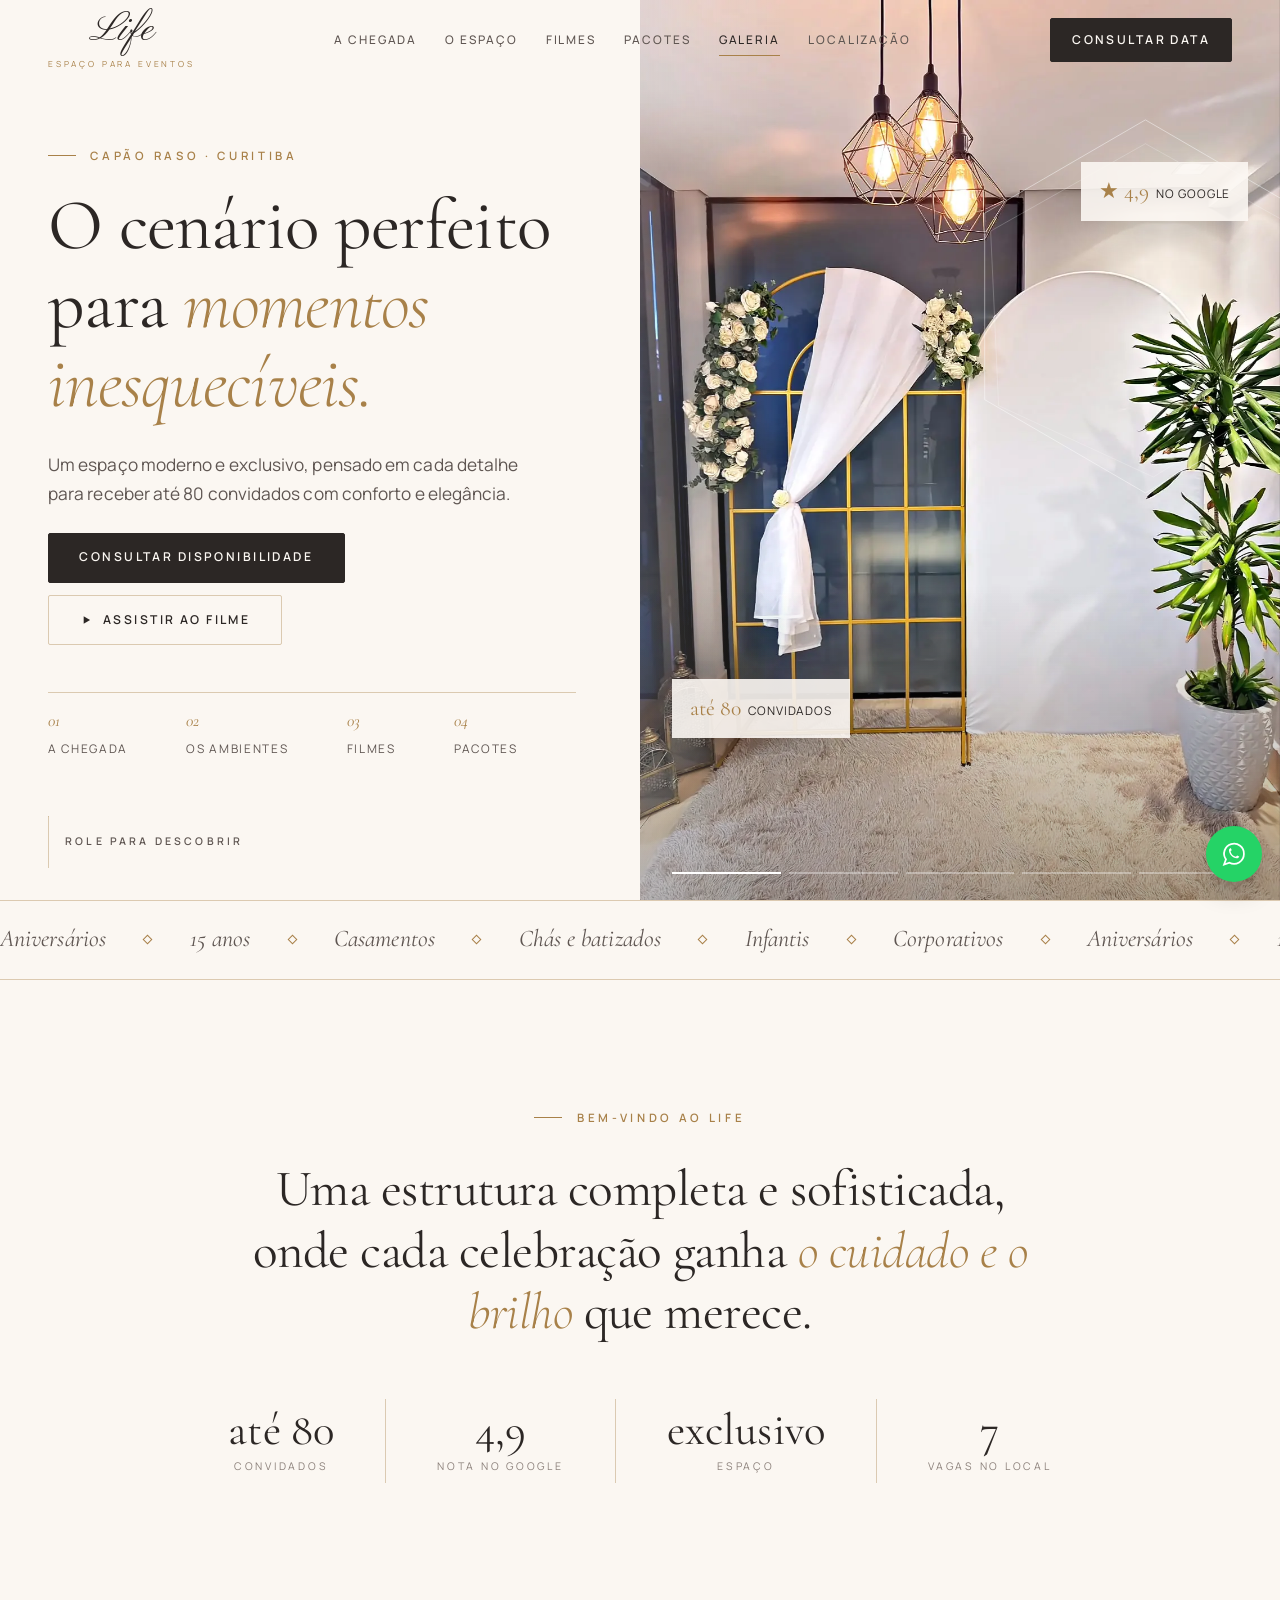
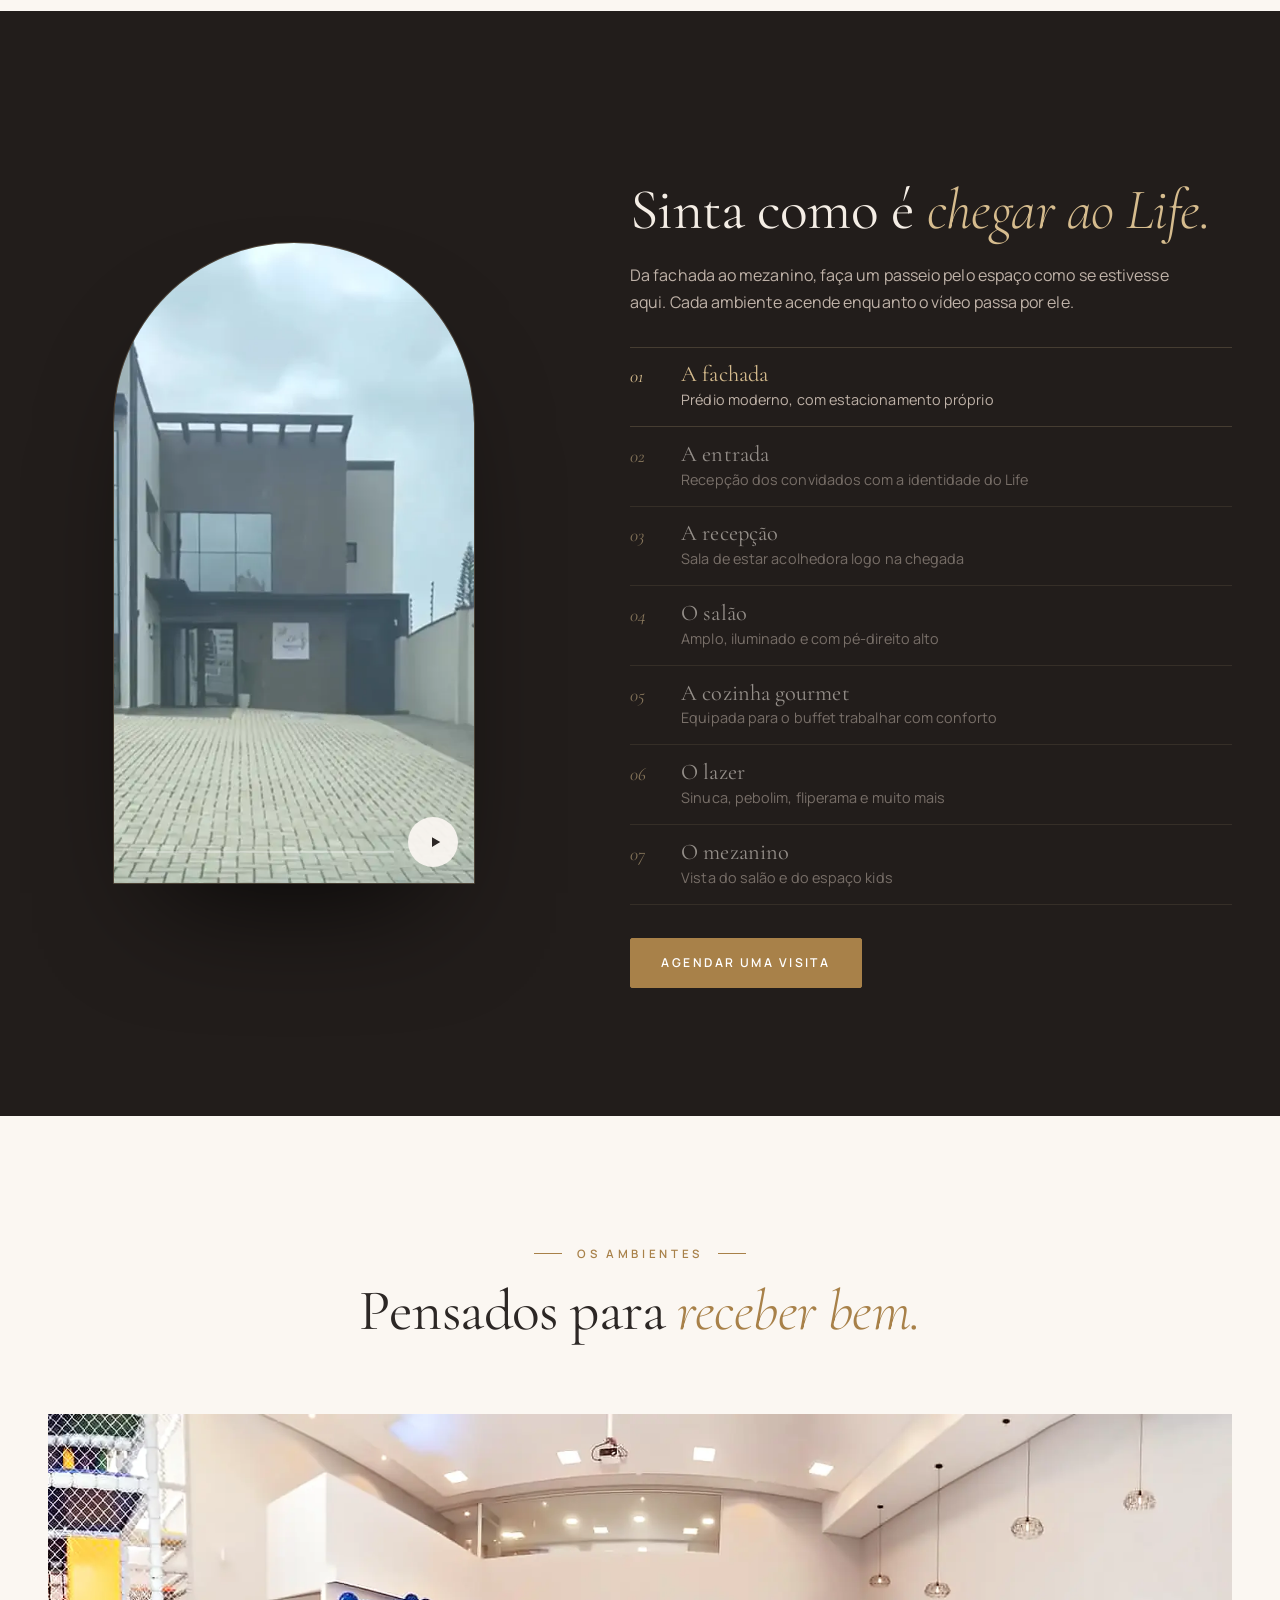
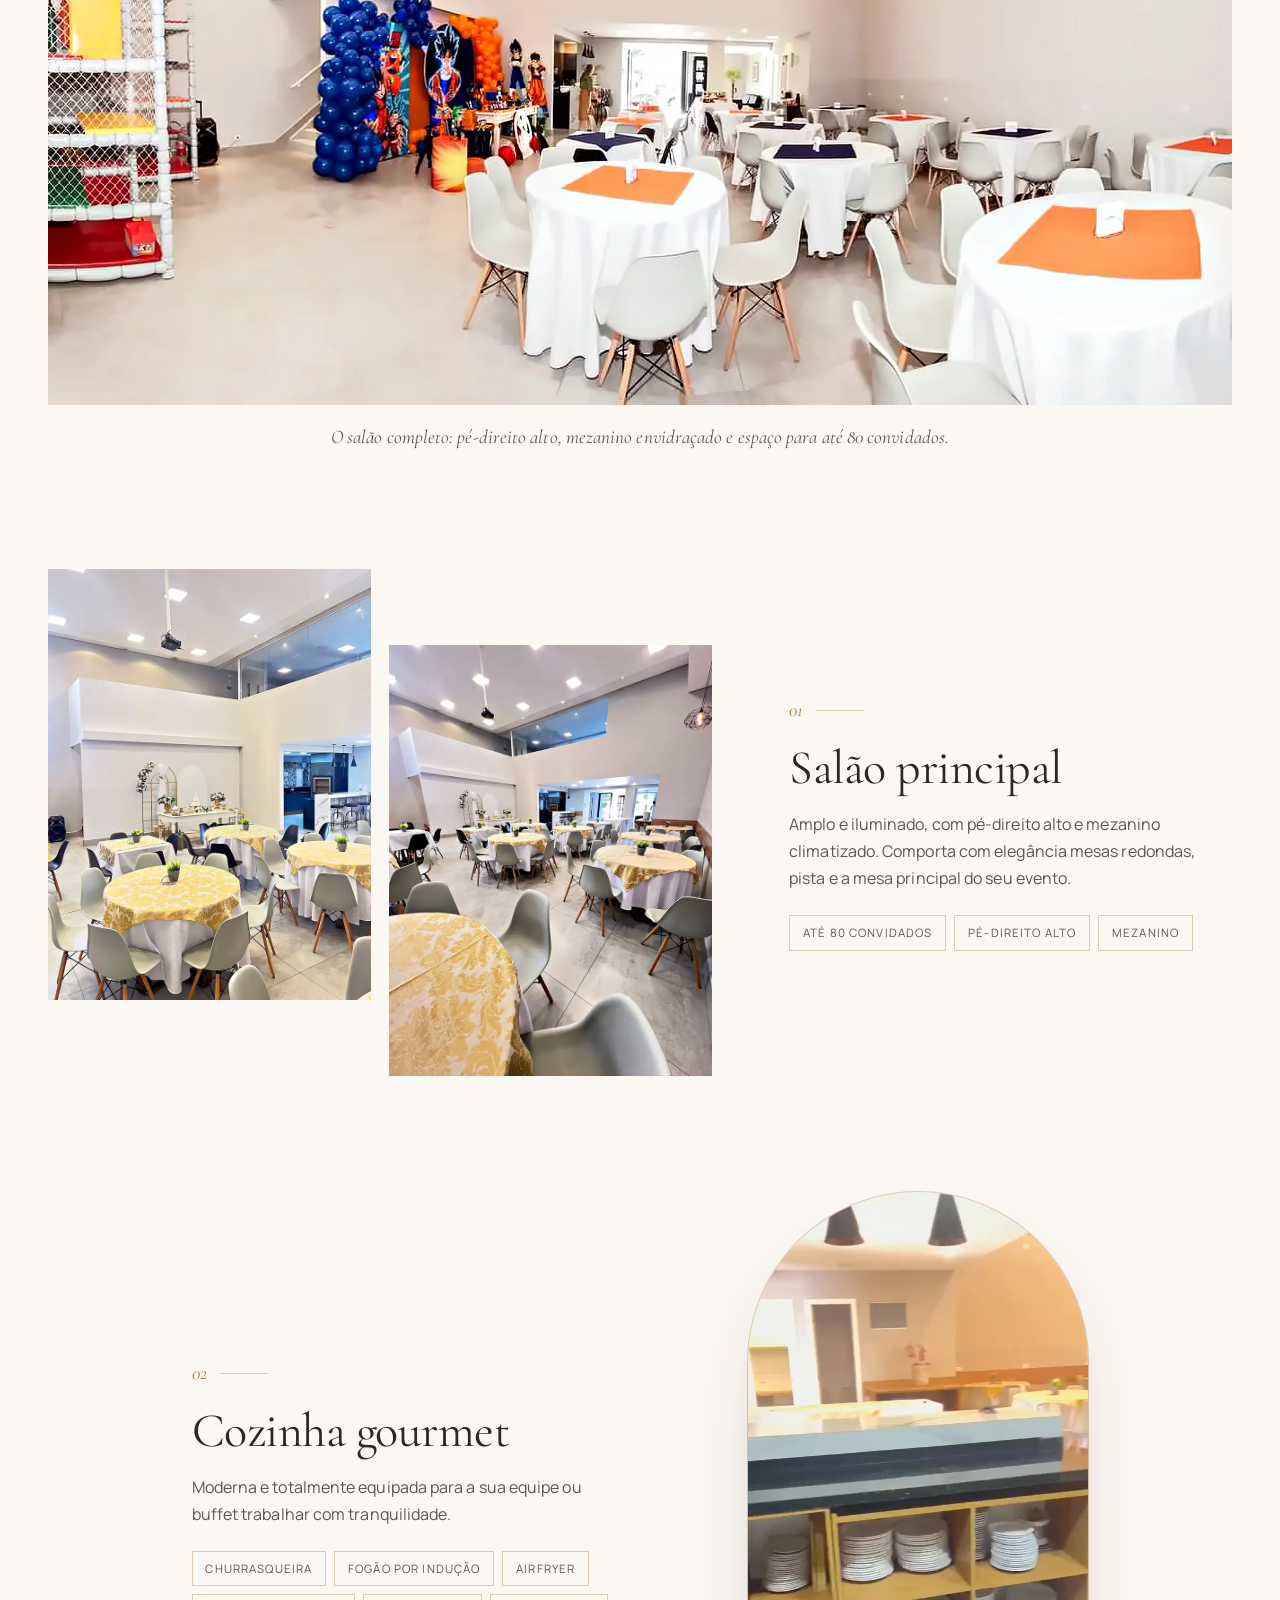
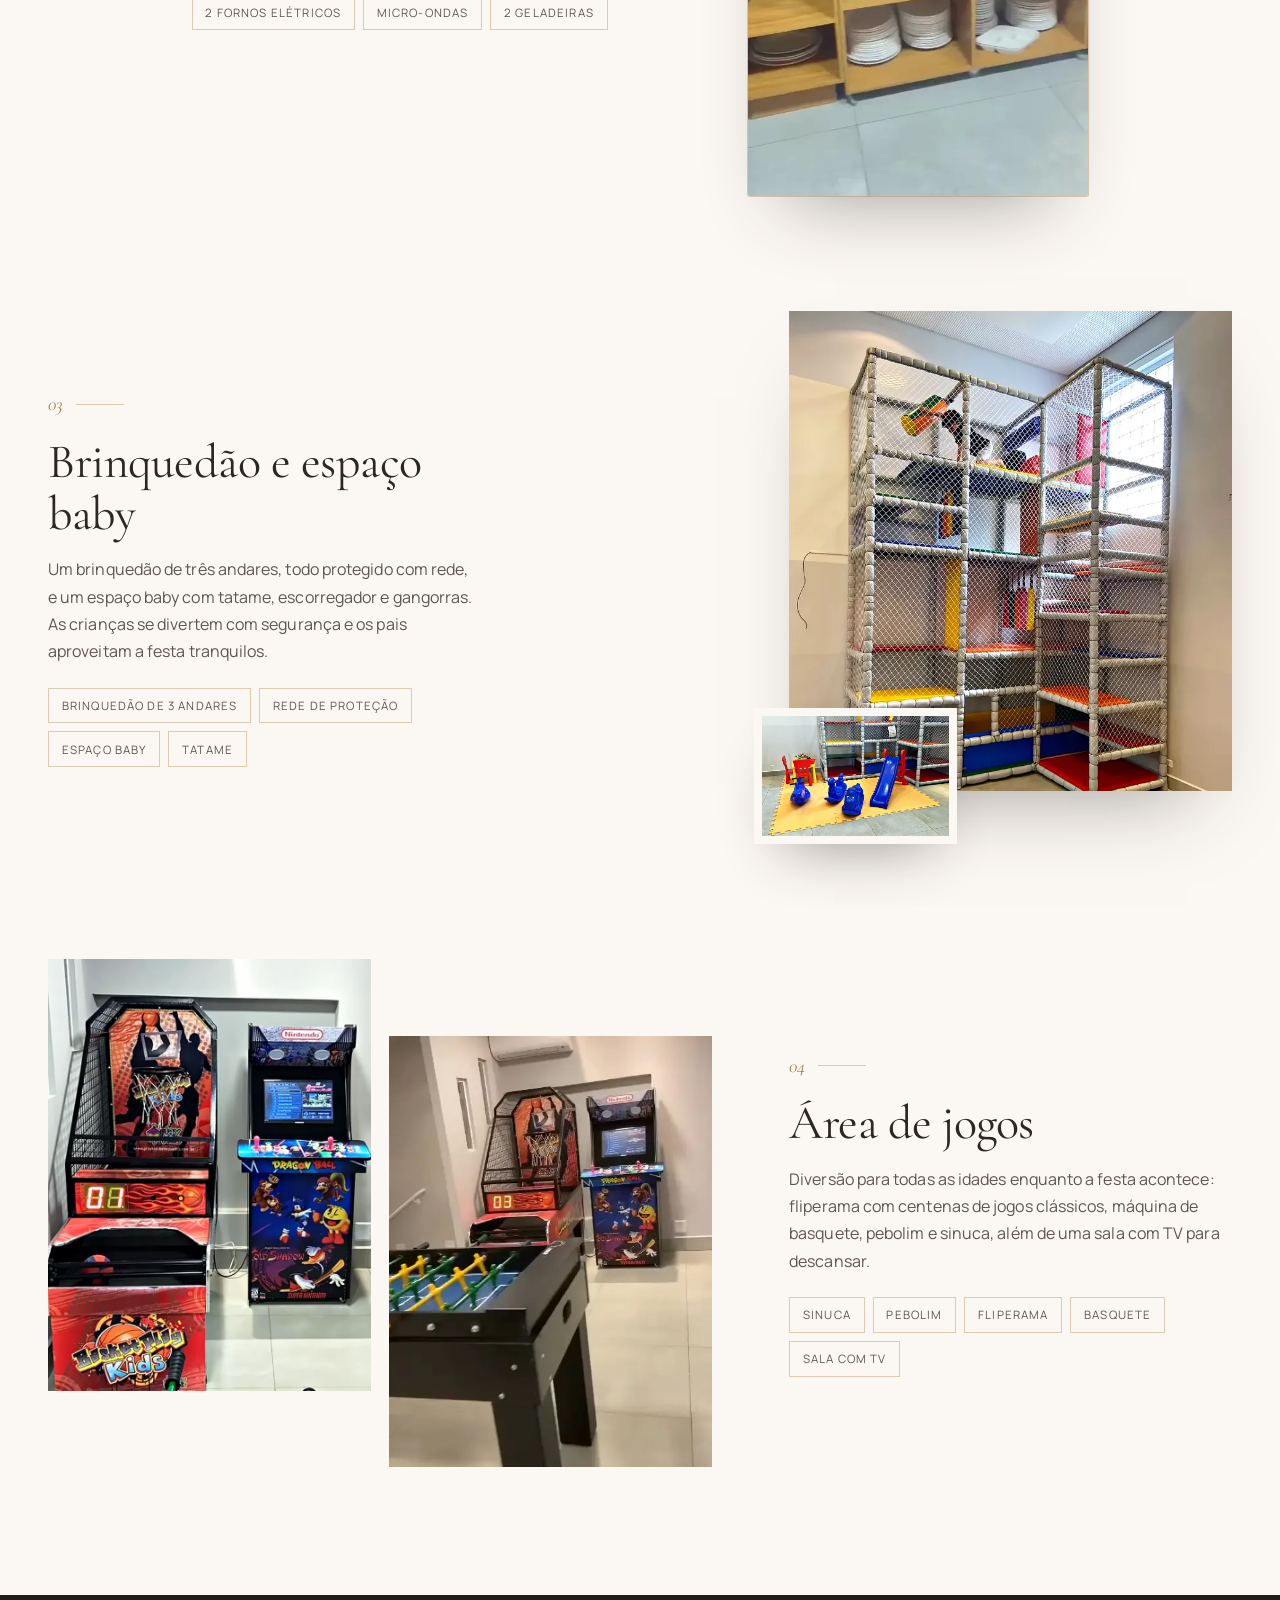
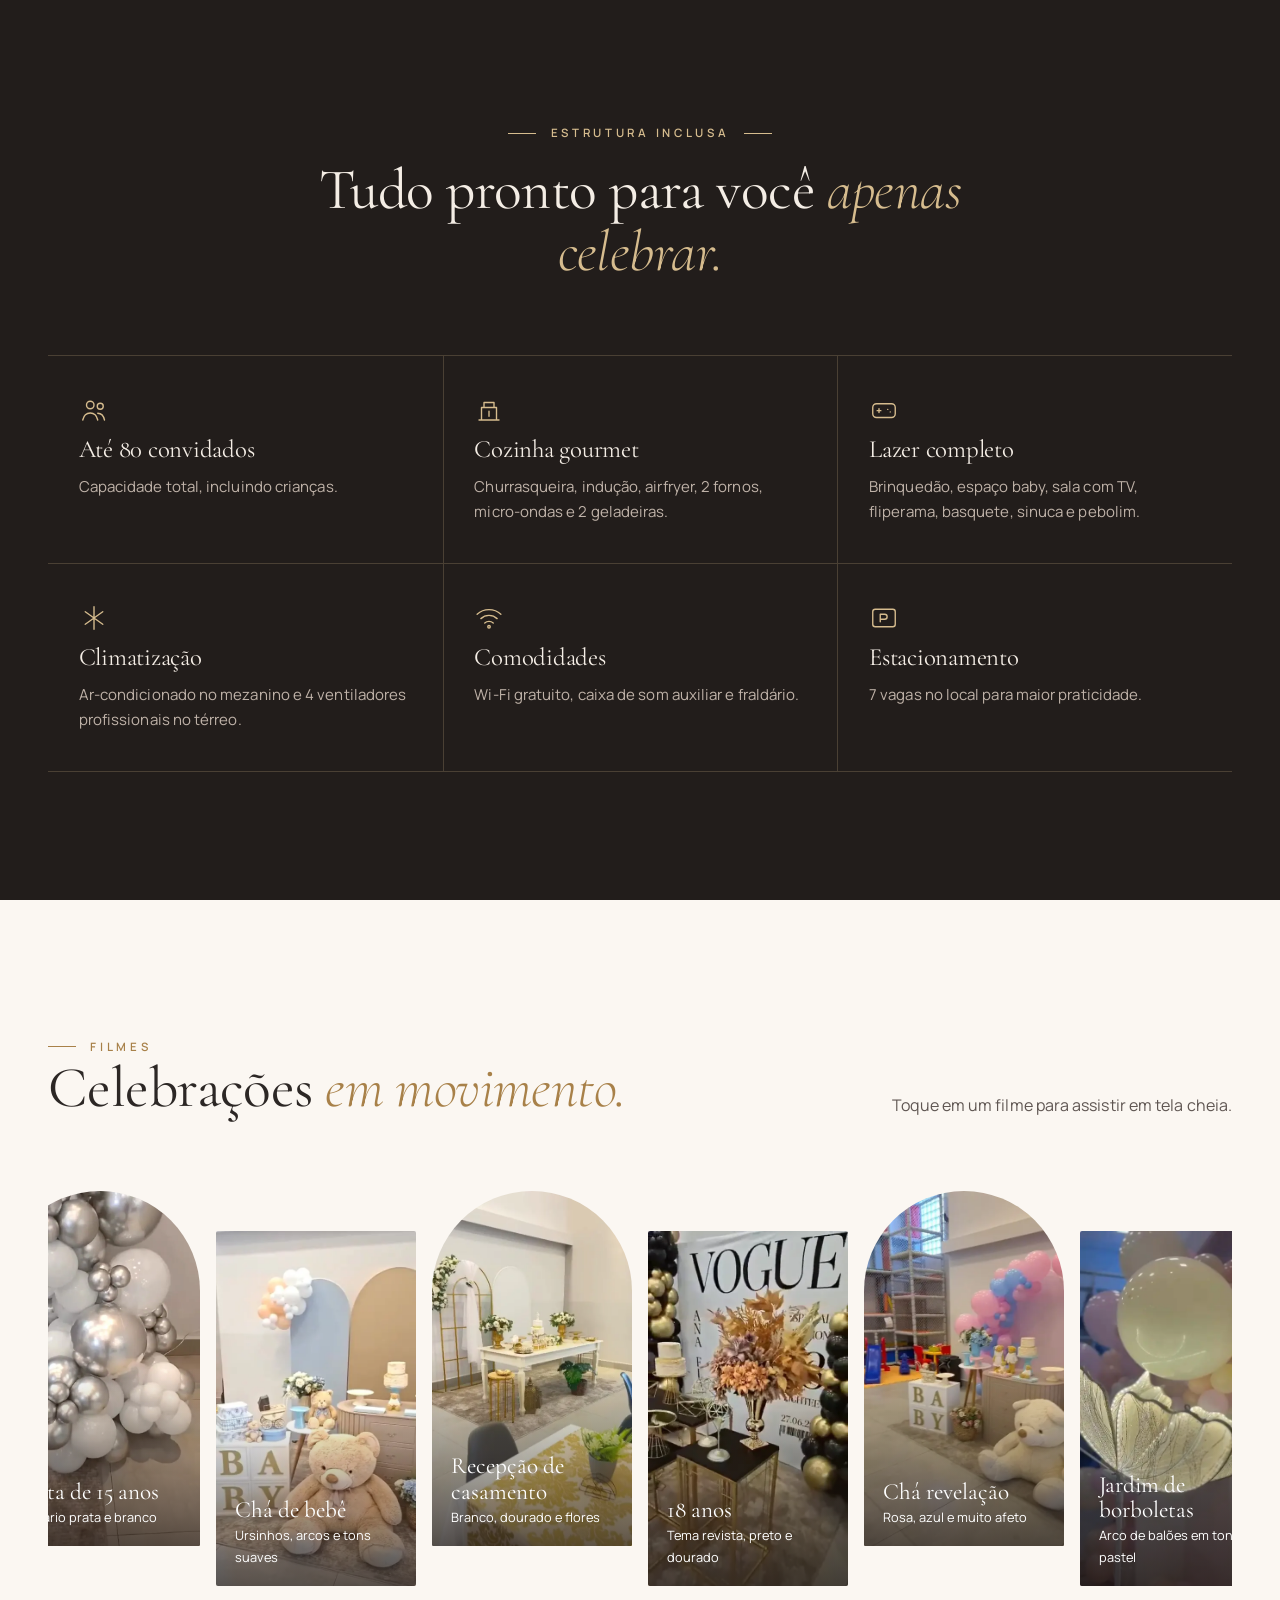
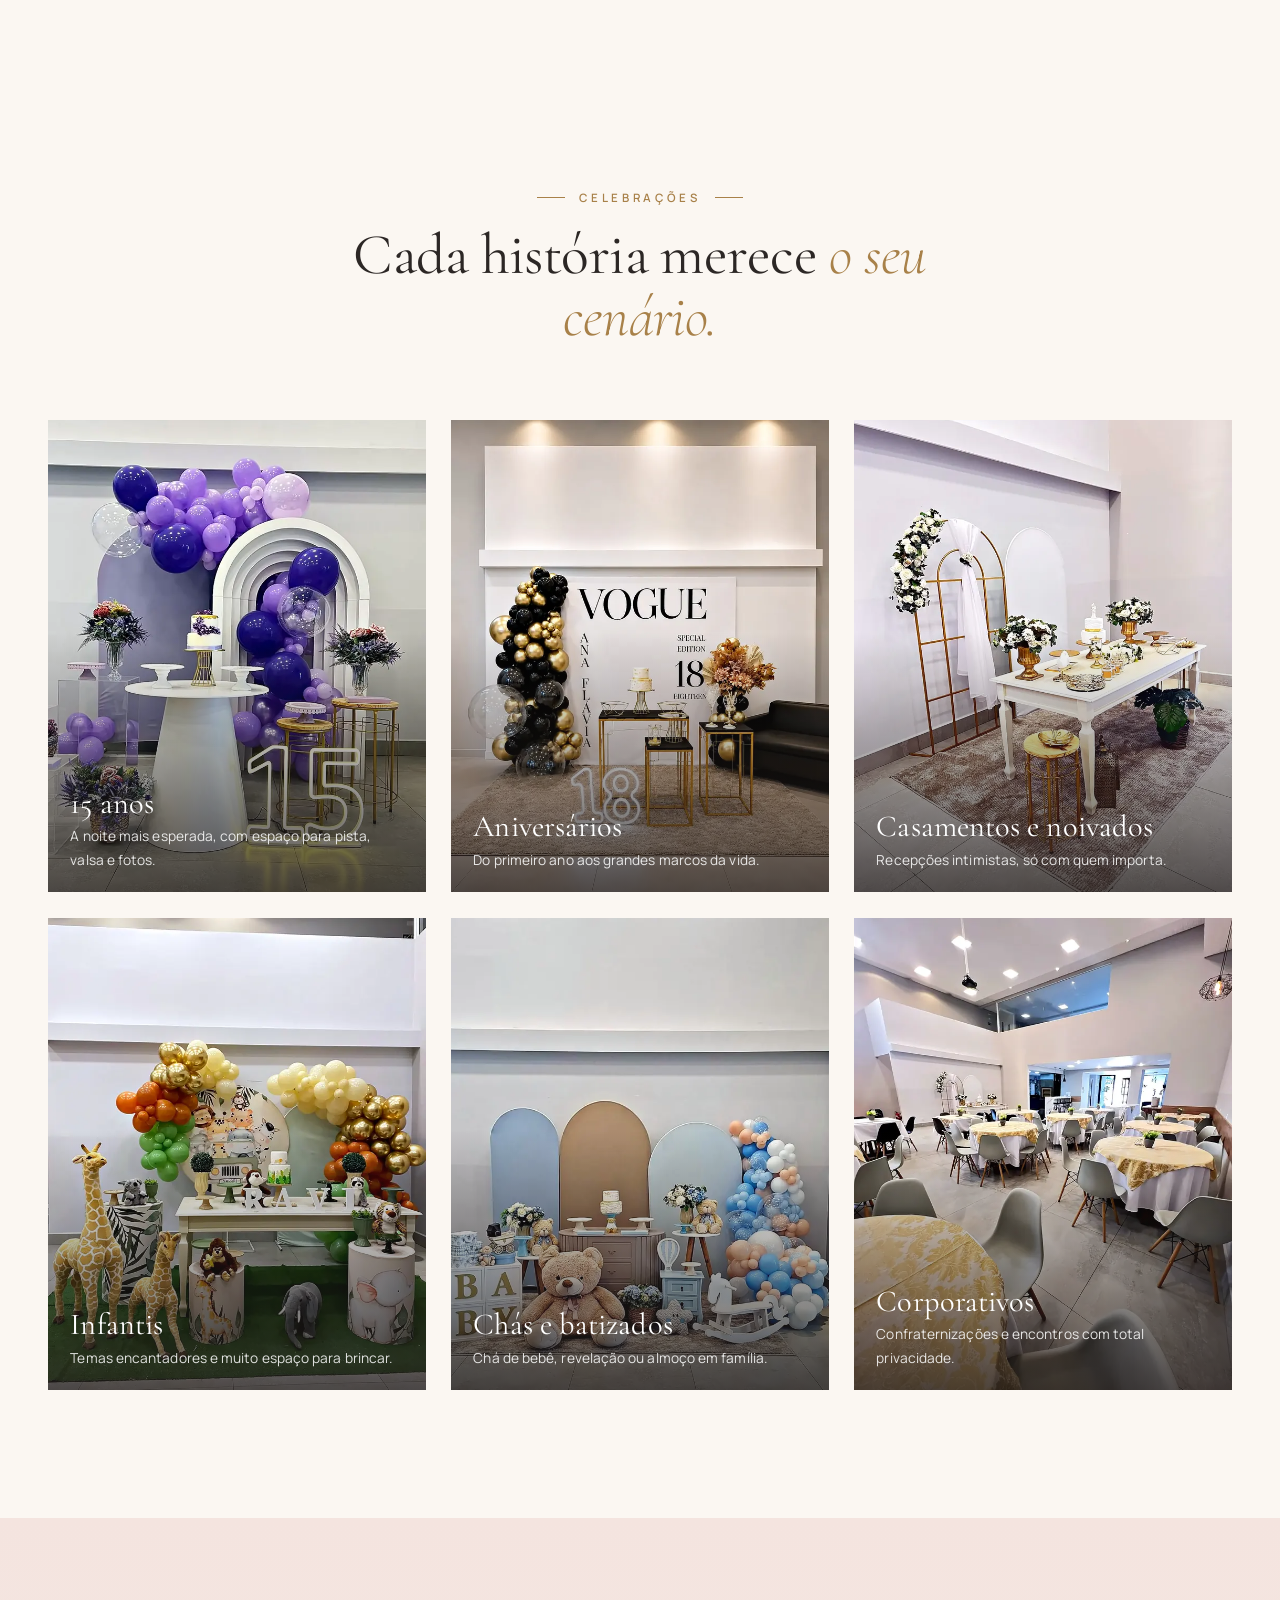
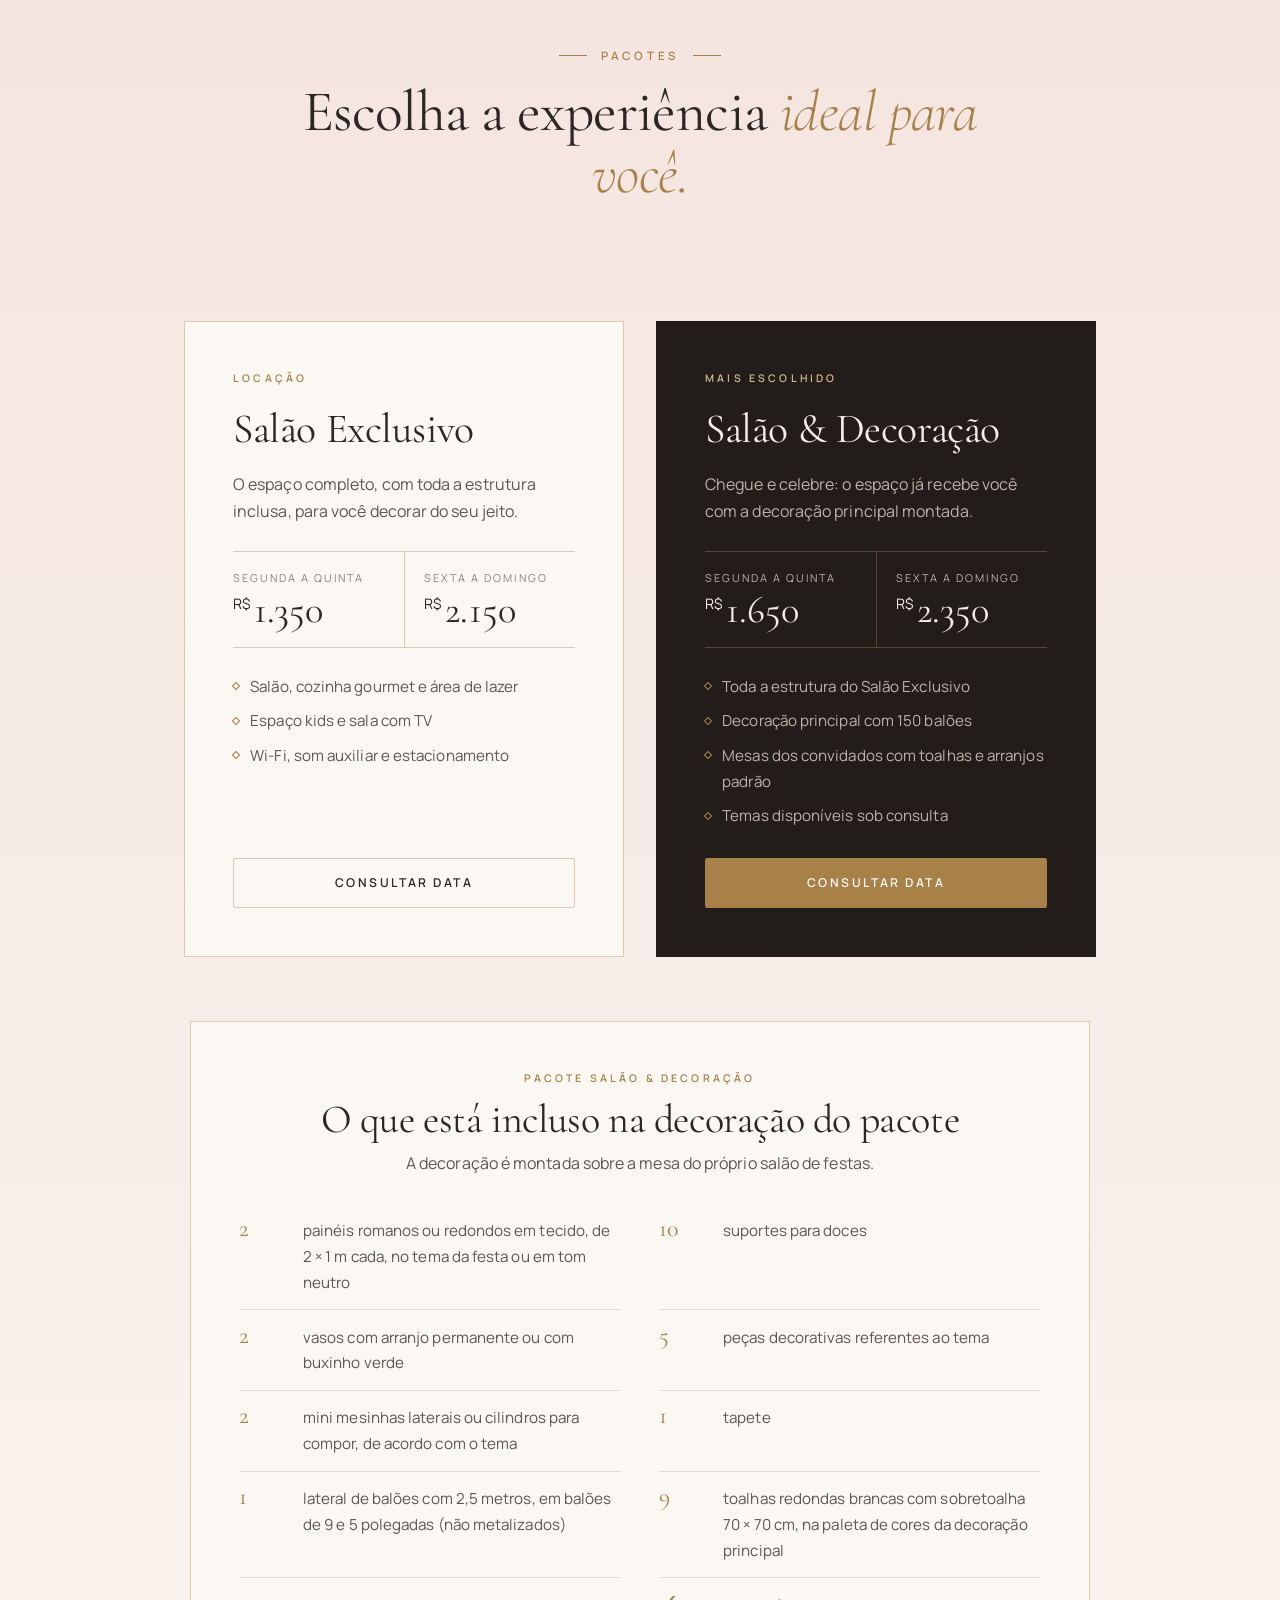
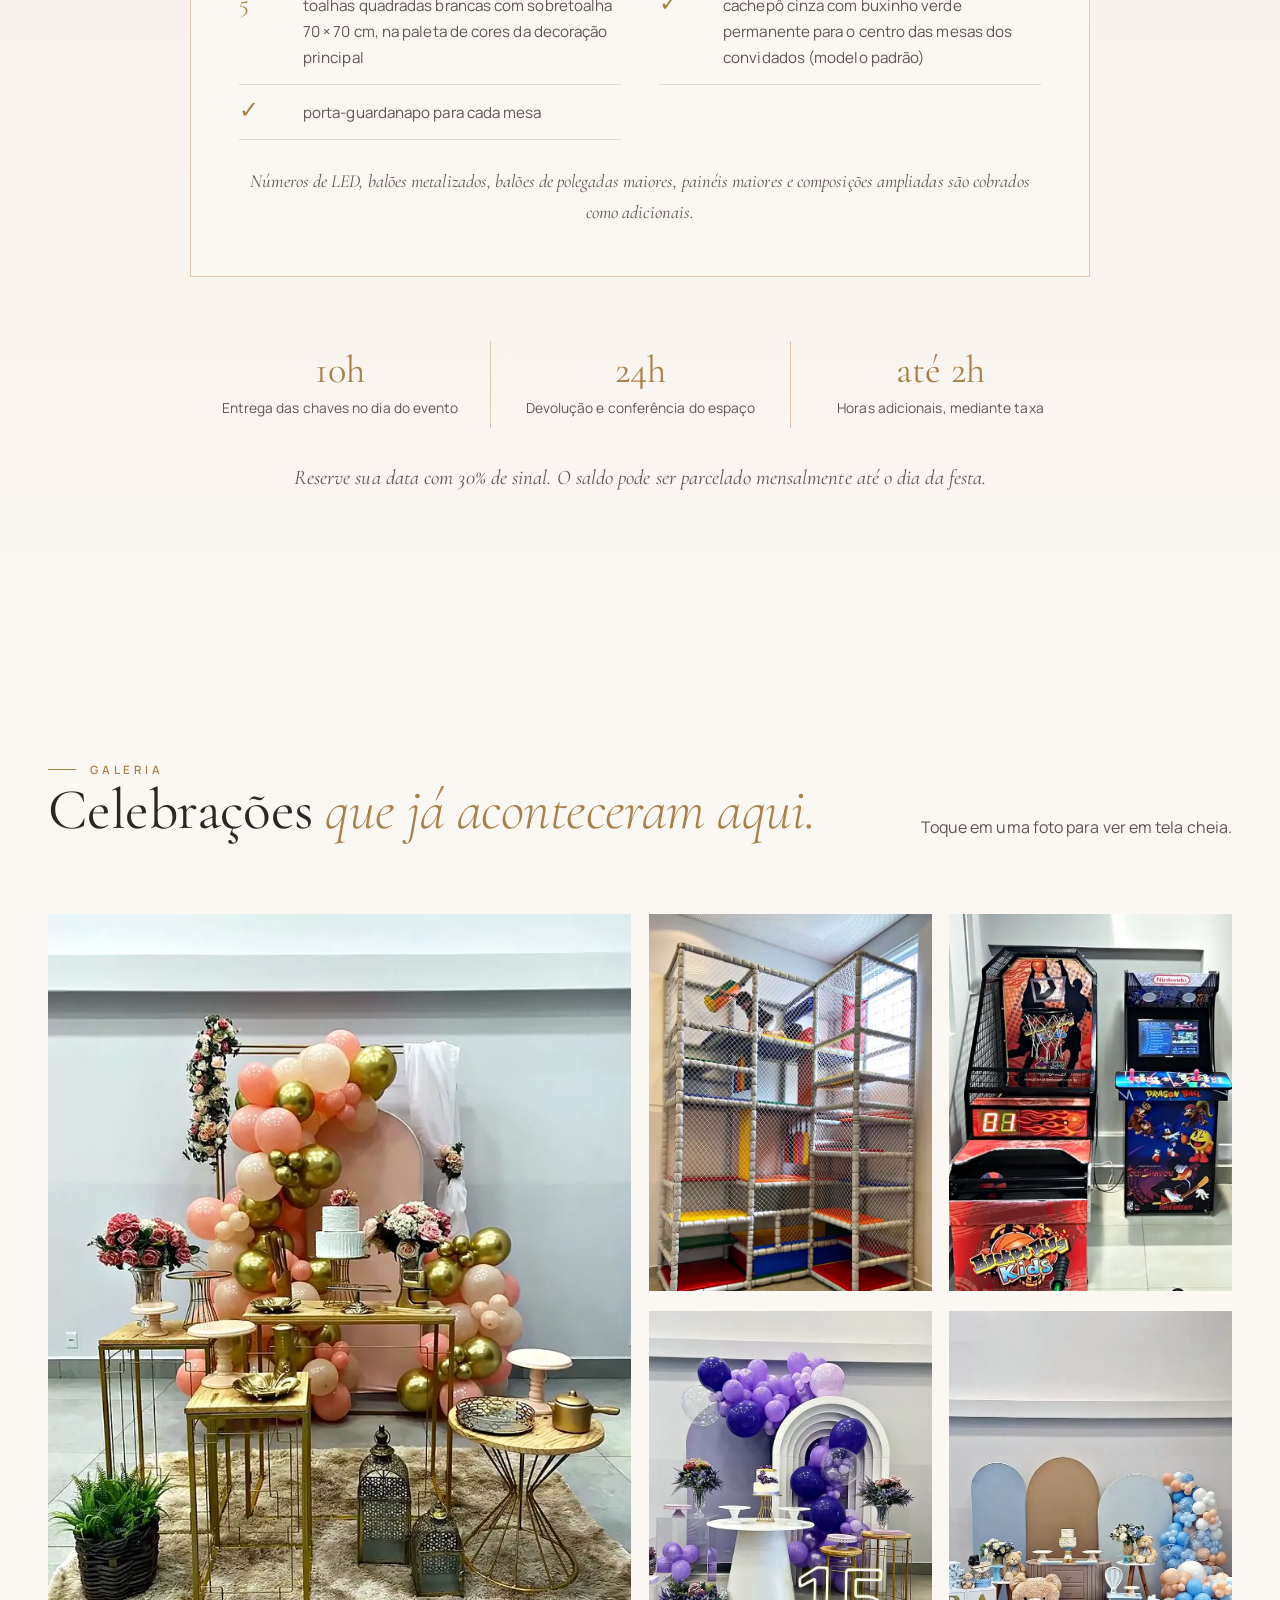
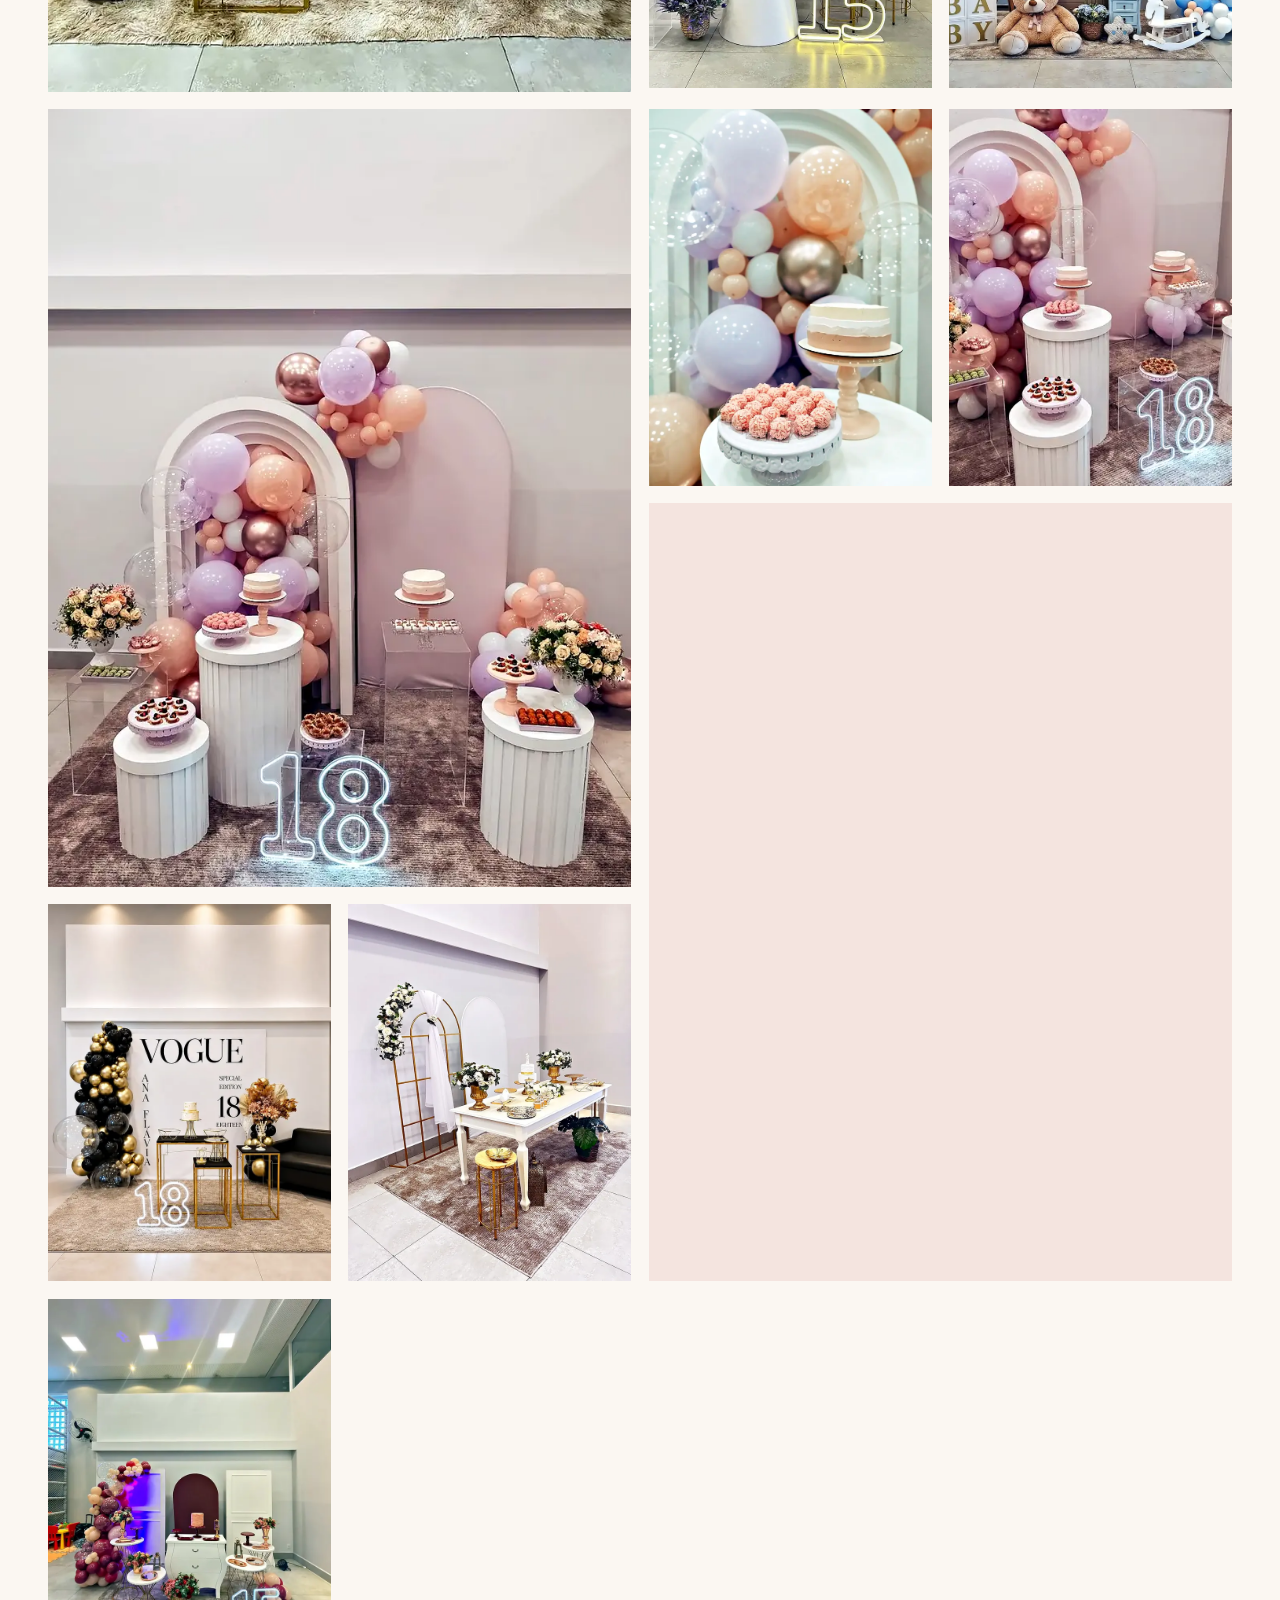
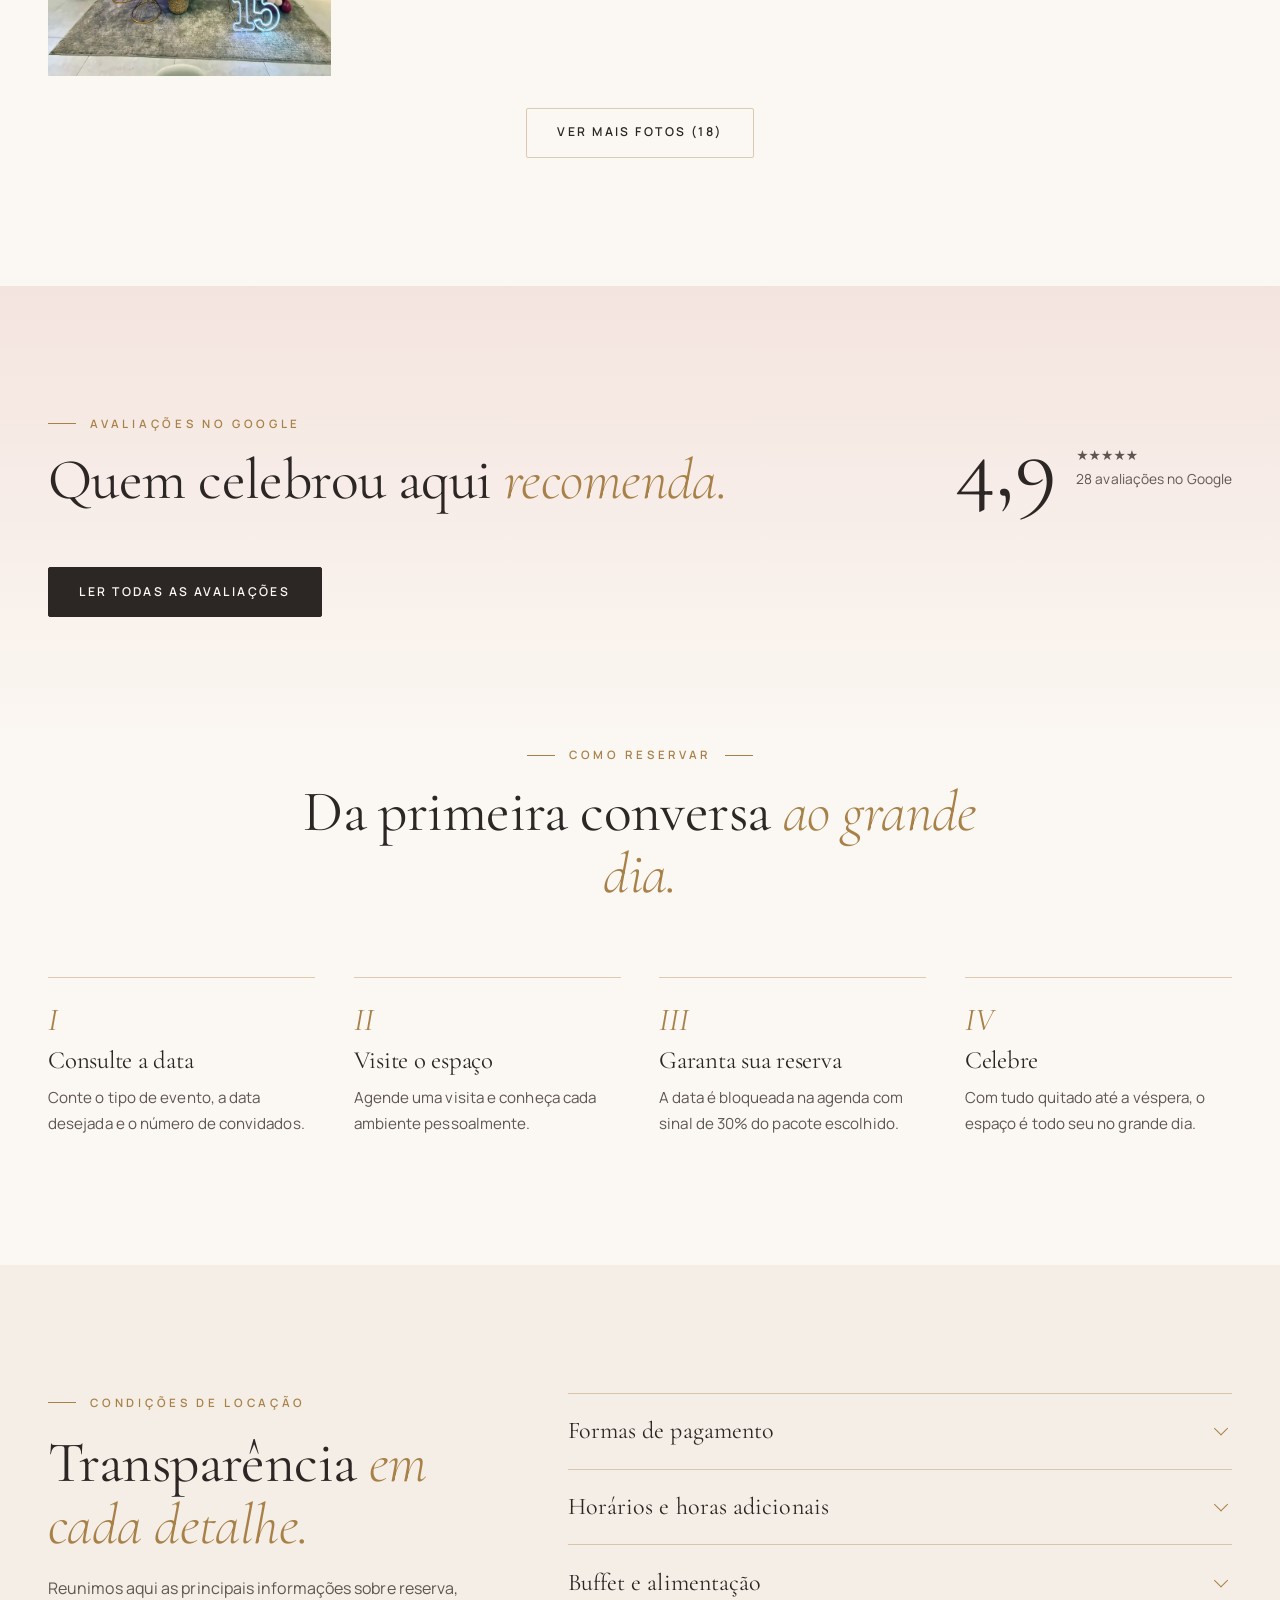
==== commit 0afc76e5: "Área de jogos com fliperama, basquete e novo filme - Foto do fliperama e da máquina de basquete trat" ====
--- a/index.html
+++ b/index.html
@@ -247,15 +247,14 @@
       </article>
 
       <article class="room">
-        <div class="room-media">
-          <figure class="room-video reveal">
-            <video data-autoplay muted loop playsinline preload="none" poster="assets/img/filme-lazer-poster.webp" aria-label="Área de lazer com sinuca e pebolim"><source src="assets/video/filme-lazer.mp4" type="video/mp4"></video>
-          </figure>
+        <div class="room-media pair">
+          <figure class="reveal"><img decoding="async" loading="lazy" src="assets/img/fliperama-720.webp" srcset="assets/img/fliperama-720.webp 720w, assets/img/fliperama.webp 1080w" sizes="(max-width: 860px) 46vw, 28vw" width="1080" height="1440" alt="Máquina de basquete e fliperama com centenas de jogos clássicos"></figure>
+          <figure class="reveal"><video data-autoplay muted loop playsinline preload="none" poster="assets/img/filme-lazer-poster.webp" aria-label="Área de jogos com pebolim, fliperama, basquete e sinuca"><source src="assets/video/filme-lazer.mp4" type="video/mp4"></video></figure>
         </div>
         <div class="room-text reveal">
           <span class="room-num">04</span>
           <h3>Área de jogos</h3>
-          <p>Diversão para todas as idades enquanto a festa acontece: jogos para jovens e adultos e uma sala com TV para descansar.</p>
+          <p>Diversão para todas as idades enquanto a festa acontece: fliperama com centenas de jogos clássicos, máquina de basquete, pebolim e sinuca, além de uma sala com TV para descansar.</p>
           <ul class="room-tags"><li>Sinuca</li><li>Pebolim</li><li>Fliperama</li><li>Basquete</li><li>Sala com TV</li></ul>
         </div>
       </article>
@@ -417,6 +416,7 @@
       <div class="gallery-grid">
         <button class="photo tall reveal" type="button" data-full="assets/img/rose-dourado.webp"><img decoding="async" loading="lazy" src="assets/img/rose-dourado-720.webp" width="720" height="960" alt="Mesa rosé e dourada com arco de flores e lanternas"></button>
         <button class="photo reveal" type="button" data-full="assets/img/brinquedao.webp"><img decoding="async" loading="lazy" src="assets/img/brinquedao-720.webp" width="720" height="780" alt="Brinquedão de três andares com rede de proteção"></button>
+        <button class="photo reveal" type="button" data-full="assets/img/fliperama-larga.webp"><img decoding="async" loading="lazy" src="assets/img/fliperama-720.webp" width="720" height="960" alt="Máquina de basquete e fliperama na área de jogos"></button>
         <button class="photo reveal" type="button" data-full="assets/img/quinze-lilas.webp"><img decoding="async" loading="lazy" src="assets/img/quinze-lilas-720.webp" width="720" height="960" alt="Festa de 15 anos em lilás com arco em degraus e neon"></button>
         <button class="photo reveal" type="button" data-full="assets/img/cha-azul.webp"><img decoding="async" loading="lazy" src="assets/img/cha-azul-720.webp" width="720" height="847" alt="Chá de bebê em azul e bege com urso e cubos BABY"></button>
         <button class="photo tall reveal" type="button" data-full="assets/img/rose-18.webp"><img decoding="async" loading="lazy" src="assets/img/rose-18-720.webp" srcset="assets/img/rose-18-720.webp 720w, assets/img/rose-18.webp 1066w" sizes="(max-width: 860px) 92vw, 40vw" width="720" height="1081" alt="Mesa de 18 anos com arcos, balões lilás e pêssego e neon"></button>
--- a/assets/css/style.css
+++ b/assets/css/style.css
@@ -255,6 +255,7 @@
 .room-media figure:hover img, .room-media figure:hover video { transform: scale(1.035); }
 .room-media.pair { display: grid; grid-template-columns: 1fr 1fr; gap: clamp(.7rem, 1.4vw, 1.1rem); align-items: start; }
 .room-media.pair figure { aspect-ratio: 3 / 4; }
+.room-media.pair figure video { width: 100%; height: 100%; object-fit: cover; }
 .room-media.pair figure + figure { margin-top: clamp(2rem, 6vw, 5rem); }
 .room:has(.room-video) { grid-template-columns: minmax(0, 340px) minmax(0, 30rem); justify-content: center; }
 .room.reverse:has(.room-video) { grid-template-columns: minmax(0, 30rem) minmax(0, 340px); }
